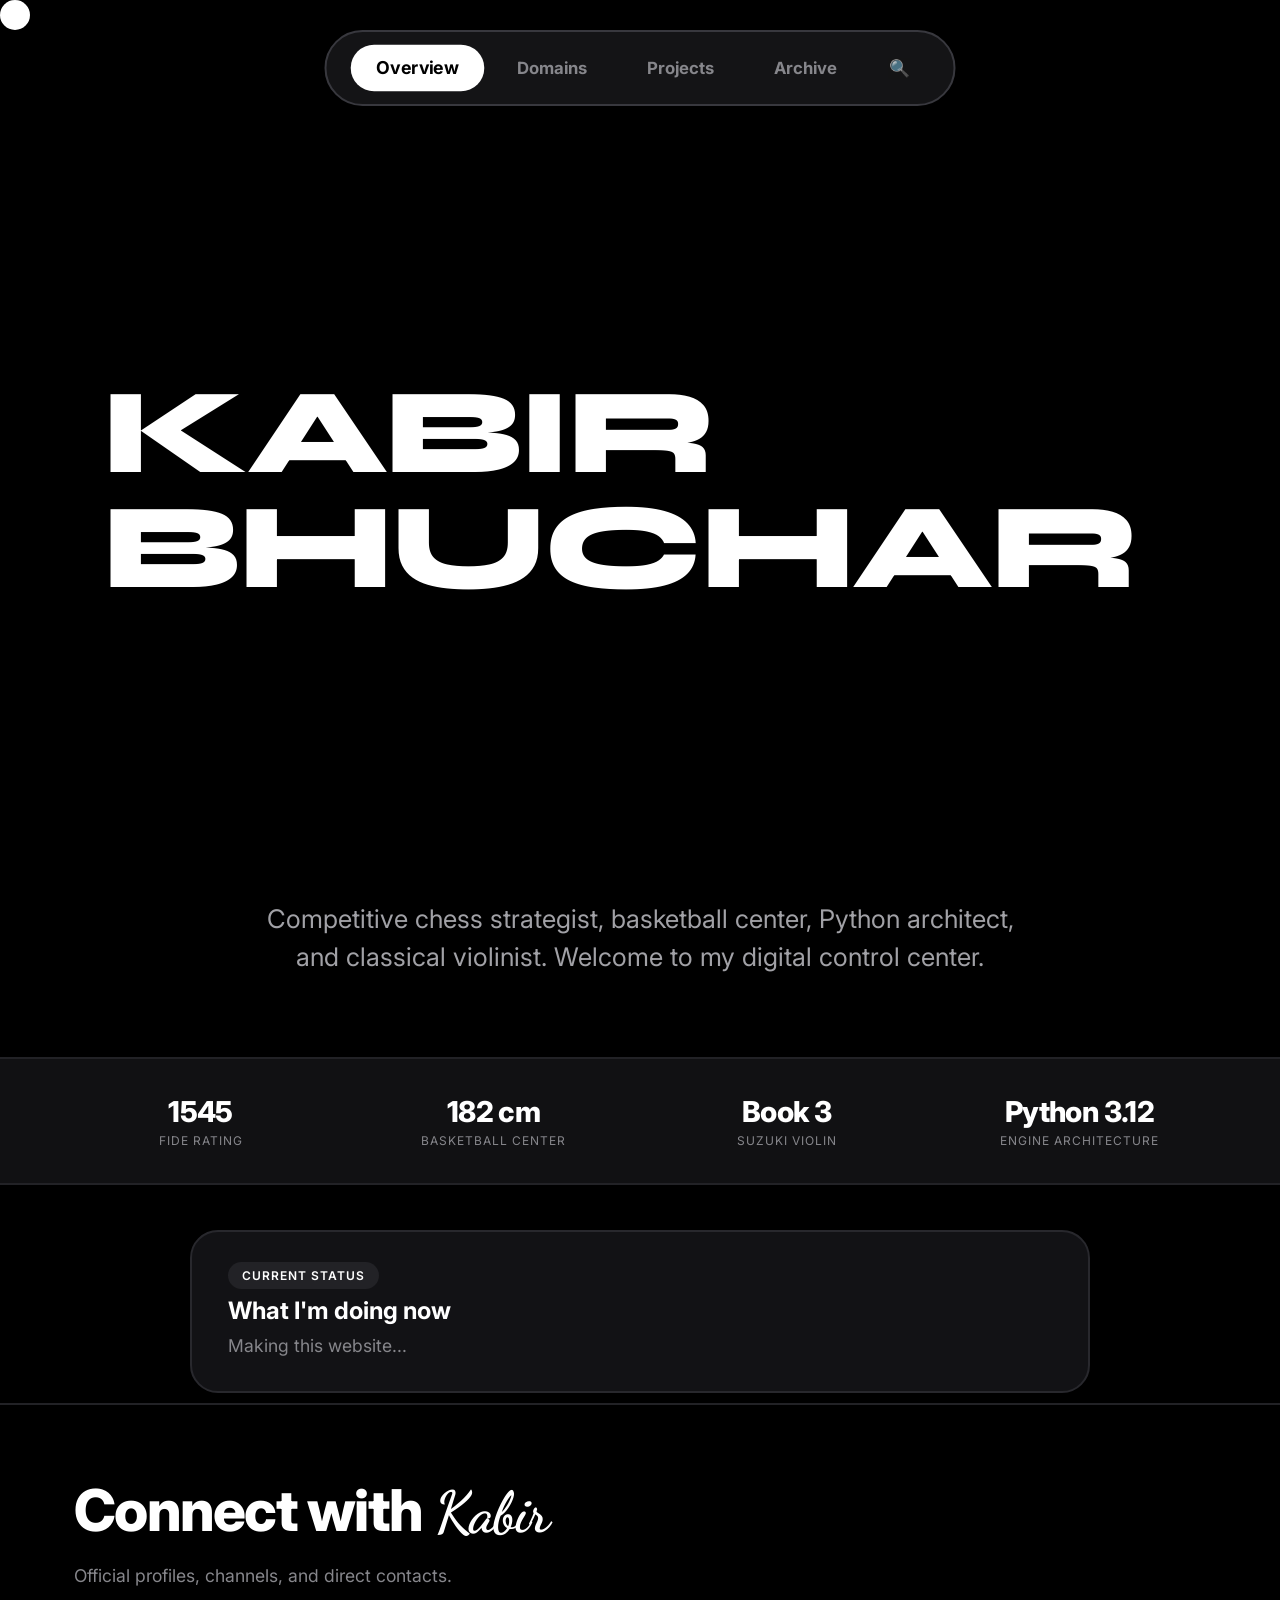
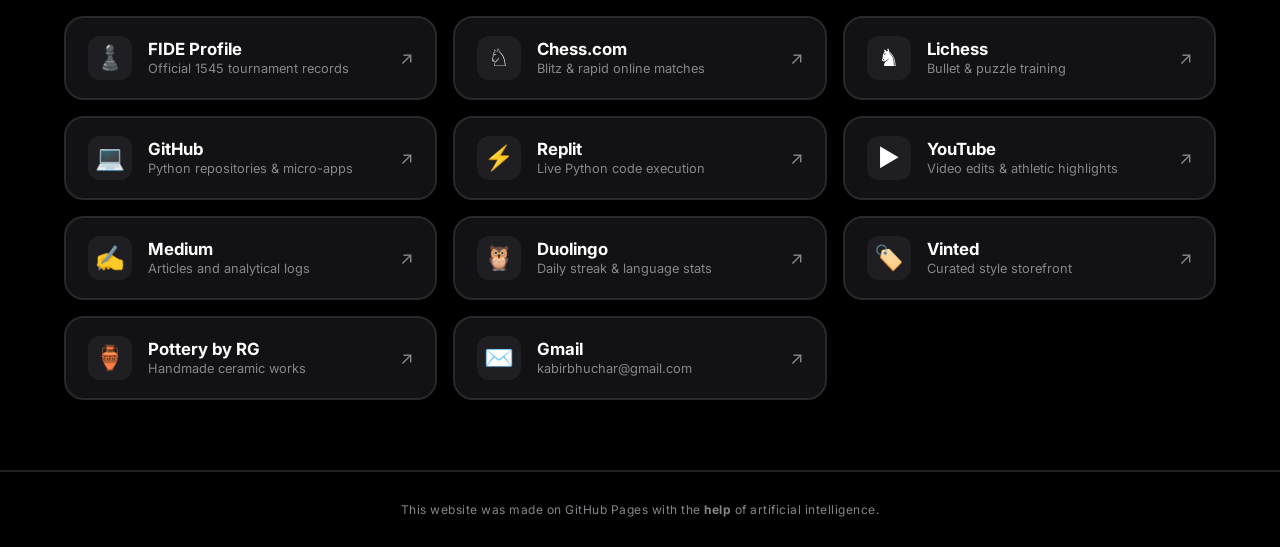
==== index.html @ 9724c255 "Auto-build index.html + refresh chess data + render certificates [skip ci]" ====
<!DOCTYPE html>
<html lang="en">
<head>
    <meta charset="UTF-8">
    <meta name="viewport" content="width=device-width, initial-scale=1.0">
    <title>Kabir Bhuchar</title>

    <meta name="description" content="Kabir Bhuchar&#39;s portfolio as a chess player, programmer, basketballer, violinist." />

    <meta property="og:title" content="Kabir Bhuchar" />
    <meta property="og:description" content="Kabir Bhuchar&#39;s portfolio as a chess player, programmer, basketballer, violinist." />
    <meta property="og:type" content="website" />
    <meta property="og:url" content="https://aajukubaa.github.io/" />
    <meta property="og:image" content="med-cup-photos/DSC09519.JPG" />

    <link rel="icon" type="image/png" href="images/Favicon.png">

    <link href="https://fonts.googleapis.com/css2?family=Dancing+Script:wght@700&family=Inter:wght@300;400;500;600;700;800;900&family=Syne:wght@700;800&display=swap" rel="stylesheet">

    <link rel="stylesheet" href="assets/style.css?v=7a7c75db">
</head>
<body>

    <div id="custom-cursor"></div>

    <!-- Lives outside #detail-view on purpose: that element has a CSS
         transform on it for its open/close animation, and a transform
         creates a new containing block for position:fixed descendants —
         which meant this button was "fixed" relative to the modal, not
         the viewport, and could drift on scroll on some browsers
         (iOS Safari especially). Living at the body level and toggling
         visibility via body.modal-active sidesteps that entirely. -->
    <button id="global-close-btn" class="close-btn" data-action="close-detail" aria-label="Close Modal">✕</button>

    <nav class="top-nav-container">
        <button class="nav-tab active" data-target="tab-overview">Overview</button>
        <button class="nav-tab" data-target="tab-domains">Domains</button>
        <button class="nav-tab" data-target="tab-projects">Projects</button>
        <button class="nav-tab" data-target="tab-archive">Archive</button>
        <button class="nav-tab search-toggle" id="search-toggle" aria-label="Search (Ctrl+K)" title="Search (Ctrl+K)">🔍</button>
    </nav>

    <div id="tab-overview" class="tab-content active-view">
        <main class="hero-container">
            <h1 class="hero-title">
                <span>Kabir</span>
                <span>Bhuchar</span>
            </h1>
        </main>

        <section class="intro-banner">
            <p>Competitive chess strategist, basketball center, Python architect, and classical violinist. Welcome to my digital control center.</p>
        </section>

        <section class="specs-strip">
            <div class="spec-item">
                <div class="spec-value">1545</div>
                <div class="spec-label">FIDE Rating</div>
            </div>
            <div class="spec-item">
                <div class="spec-value">182 cm</div>
                <div class="spec-label">Basketball Center</div>
            </div>
            <div class="spec-item">
                <div class="spec-value">Book 3</div>
                <div class="spec-label">Suzuki Violin</div>
            </div>
            <div class="spec-item">
                <div class="spec-value">Python 3.12</div>
                <div class="spec-label">Engine Architecture</div>
            </div>
        </section>

        <section class="current-status-section">
            <div class="current-status-card">
                <span class="card-pill">Current Status</span>
                <h2>What I'm doing now</h2>
                <p>Making this website...</p>
            </div>
        </section>

        <section class="connect-section">
            <div style="max-width: 1300px; margin: 0 auto 30px auto; padding: 0 10px;">
                <h2 class="section-header-title">Connect with <span class="kabir-cursive">Kabir</span></h2>
                <p class="section-subtitle" style="margin-bottom: 25px;">Official profiles, channels, and direct contacts.</p>
            </div>

            <div class="connect-grid">
                <a href="http://ratings.fide.com/profile/498777" target="_blank" class="connect-card">
                    <div class="connect-icon">♟️</div>
                    <div class="connect-details"><h4>FIDE Profile</h4><p>Official 1545 tournament records</p></div>
                    <div class="connect-arrow">↗</div>
                </a>
                <a href="https://www.chess.com/member/aajukubaa" target="_blank" class="connect-card">
                    <div class="connect-icon">♘</div>
                    <div class="connect-details"><h4>Chess.com</h4><p>Blitz &amp; rapid online matches</p></div>
                    <div class="connect-arrow">↗</div>
                </a>
                <a href="https://lichess.org/@/onesandzeros" target="_blank" class="connect-card">
                    <div class="connect-icon">♞</div>
                    <div class="connect-details"><h4>Lichess</h4><p>Bullet &amp; puzzle training</p></div>
                    <div class="connect-arrow">↗</div>
                </a>
                <a href="https://github.com/aajukubaa" target="_blank" class="connect-card">
                    <div class="connect-icon">💻</div>
                    <div class="connect-details"><h4>GitHub</h4><p>Python repositories &amp; micro-apps</p></div>
                    <div class="connect-arrow">↗</div>
                </a>
                <a href="https://replit.com/@Aajukubaa" target="_blank" class="connect-card">
                    <div class="connect-icon">⚡</div>
                    <div class="connect-details"><h4>Replit</h4><p>Live Python code execution</p></div>
                    <div class="connect-arrow">↗</div>
                </a>
                <a href="https://www.youtube.com/@Aajukubaa" target="_blank" class="connect-card">
                    <div class="connect-icon">▶️</div>
                    <div class="connect-details"><h4>YouTube</h4><p>Video edits &amp; athletic highlights</p></div>
                    <div class="connect-arrow">↗</div>
                </a>
                <a href="https://aajukubaa.medium.com/" target="_blank" class="connect-card">
                    <div class="connect-icon">✍️</div>
                    <div class="connect-details"><h4>Medium</h4><p>Articles and analytical logs</p></div>
                    <div class="connect-arrow">↗</div>
                </a>
                <a href="https://www.duolingo.com/profile/Aajukubaa" target="_blank" class="connect-card">
                    <div class="connect-icon">🦉</div>
                    <div class="connect-details"><h4>Duolingo</h4><p>Daily streak &amp; language stats</p></div>
                    <div class="connect-arrow">↗</div>
                </a>
                <a href="https://www.vinted.co.uk/member/284456392" target="_blank" class="connect-card">
                    <div class="connect-icon">🏷️</div>
                    <div class="connect-details"><h4>Vinted</h4><p>Curated style storefront</p></div>
                    <div class="connect-arrow">↗</div>
                </a>
                <a href="https://www.etsy.com/uk/shop/PotterybyRG" target="_blank" class="connect-card">
                    <div class="connect-icon">🏺</div>
                    <div class="connect-details"><h4>Pottery by RG</h4><p>Handmade ceramic works</p></div>
                    <div class="connect-arrow">↗</div>
                </a>
                <a href="mailto:kabirbhuchar@gmail.com" class="connect-card">
                    <div class="connect-icon">✉️</div>
                    <div class="connect-details"><h4>Gmail</h4><p>kabirbhuchar@gmail.com</p></div>
                    <div class="connect-arrow">↗</div>
                </a>
            </div>
        </section>
    </div>

    <div id="tab-domains" class="tab-content">
        <section class="section-container" style="padding-top: 40px;">
            <h2 class="section-header-title"><span class="kabir-cursive">Kabir</span>'s Domain</h2>
            <p class="section-subtitle">Hover over any card to expand quick specs or click to inspect full details.</p>

            <div class="domain-grid-wrapper">
                <div class="domain-grid">
                    <div class="pro-card" id="chess" tabindex="0" role="button" aria-label="Inspect Chess Profile" data-category="chess">
                        <span class="card-pill">Strategy</span>
                        <div>
                            <h3>Chess</h3>
                            <div class="card-preview">
                                <p>1545 FIDE tournament rating specializing in sharp tactical combat and aggressive 1.e4 openings.</p>
                                <span class="card-action-btn">Inspect Profile →</span>
                            </div>
                        </div>
                    </div>
                    <div class="pro-card" id="basketball" tabindex="0" role="button" aria-label="Inspect Basketball Profile" data-category="basketball">
                        <span class="card-pill">Athletics</span>
                        <div>
                            <h3>Basketball</h3>
                            <div class="media-placeholder">
                                <img id="basketball-image" src="med-cup-photos/DSC09520.JPG" alt="Basketball action" loading="lazy">
                            </div>
                            <div class="card-preview">
                                <p>6&#39;0&#34; Center dominating paint defense, rim protection, and high-intensity rebounding.</p>
                                <span class="card-action-btn">Inspect Profile →</span>
                            </div>
                        </div>
                    </div>
                    <div class="pro-card" id="coding" tabindex="0" role="button" aria-label="Inspect Coding Profile" data-category="coding">
                        <span class="card-pill">Engineering</span>
                        <div>
                            <h3>Coding</h3>
                            <div class="card-preview">
                                <p>Building automated Python backends, web micro-apps, and deploying to GitHub Pages.</p>
                                <span class="card-action-btn">Inspect Profile →</span>
                            </div>
                        </div>
                    </div>
                    <div class="pro-card" id="music" tabindex="0" role="button" aria-label="Inspect Music Profile" data-category="music">
                        <span class="card-pill">Performance</span>
                        <div>
                            <h3>Music</h3>
                            <div class="card-preview">
                                <p>Advanced classical violin performance executing rigorous Suzuki Book 3 repertoire.</p>
                                <span class="card-action-btn">Inspect Profile →</span>
                            </div>
                        </div>
                    </div>
                </div>
            </div>
        </section>
    </div>

    <div id="tab-projects" class="tab-content">
        <section class="section-container" style="padding-top: 40px;">
            <h2 class="section-header-title">Highlight Projects</h2>
            <p class="section-subtitle">A deep dive into recent tournaments, leadership roles, and technical builds.</p>

            <div class="highlight-grid">
                <div class="highlight-card" id="proj_basketball" tabindex="0" role="button" aria-label="View The Mediterranean Cup Details" data-category="proj_basketball">
                    <div>
                        <span class="card-pill">Leadership &amp; Athletics</span>
                        <h3>The Mediterranean Cup</h3>
                        <p>Captaining the team through a high-stakes basketball tournament. Required on-court leadership and paint dominance.</p>
                        <div style="margin-top: 20px;" class="card-action-default">View Tournament Details <span>→</span></div>
                    </div>
                    <div class="media-placeholder"><img id="mediterranean-image" src="med-cup-photos/DSC09521.JPG" alt="Mediterranean Cup Action" loading="lazy"></div>
                </div>
                <div class="highlight-card" id="proj_website" tabindex="0" role="button" aria-label="View Engineering This Showcase Details" data-category="proj_website">
                    <div>
                        <span class="card-pill">Full-Stack Development</span>
                        <h3>Engineering This Showcase</h3>
                        <p>The technical breakdown of building this portfolio with a Python static-site generator, compiled into fast, dependency-free HTML/CSS/JS.</p>
                        <div style="margin-top: 20px;" class="card-action-default">View Architecture <span>→</span></div>
                    </div>
                    <div class="media-placeholder">Photo coming soon</div>
                </div>
                <div class="highlight-card" id="proj_chess" tabindex="0" role="button" aria-label="View Chess: School &amp; Circuit Details" data-category="proj_chess">
                    <div>
                        <span class="card-pill">Competitive Strategy</span>
                        <h3>Chess: School &amp; Circuit</h3>
                        <p>Representing the school team with top-board performance, securing the Best Player award, and competing in external circuits.</p>
                        <div style="margin-top: 20px;" class="card-action-default">View Match Analysis <span>→</span></div>
                    </div>
                    <div class="media-placeholder">Photo coming soon</div>
                </div>
            </div>
        </section>
    </div>

    <div id="tab-archive" class="tab-content">
        <section class="section-container" style="padding-top: 40px;">
            <h2 class="section-header-title">Creative Archive</h2>
            <p class="section-subtitle">Development scripts, presentation slide decks, and design portfolios.</p>

            <div class="tiles-grid">
                <div class="standard-card" id="presentations" tabindex="0" role="button" aria-label="View PowerPoint Presentations" data-category="presentations">
                    <span class="card-pill">Keynote Decks</span>
                    <div>
                        <h3>PowerPoint Presentations</h3>
                        <div class="media-placeholder">Photo coming soon</div>
                        <p style="color:#86868b; font-size:0.9rem; margin:0;">Dynamic visual slide decks engineered with minimalist layouts.</p>
                    </div>
                    <div style="margin-top: 15px;" class="card-action-default">View Presentations <span>→</span></div>
                </div>
                <div class="standard-card" id="portfolios" tabindex="0" role="button" aria-label="View Design Portfolios" data-category="portfolios">
                    <span class="card-pill">Creative Showcase</span>
                    <div>
                        <h3>Design Portfolios</h3>
                        <div class="media-placeholder">Photo coming soon</div>
                        <p style="color:#86868b; font-size:0.9rem; margin:0;">Curated archive of 9+ comprehensive design project portfolios.</p>
                    </div>
                    <div style="margin-top: 15px;" class="card-action-default">View Design Work <span>→</span></div>
                </div>
            </div>
        </section>
    </div>

    <div id="detail-view">
        <div class="bento-hero">
            <div class="bento-header-wrapper">
                <div id="detail-badge" class="card-pill">PRO DETAIL</div>
                <h1 id="detail-title">TITLE</h1>
            </div>

            <div id="detail-bento-grid" class="bento-grid"></div>
        </div>

        <div class="bento-deep-content">
            <div id="detail-content">Loading content...</div>
        </div>
    </div>

    <div id="shortcuts-modal" data-action="close-shortcuts" style="display:none; position:fixed; top:0; left:0; width:100vw; height:100vh; background:rgba(0,0,0,0.9); z-index:100000; justify-content:center; align-items:center;">
        <div class="shortcuts-box" style="background:#141416; border:2px solid #2e2e34; border-radius:24px; padding:40px; max-width:500px; width:90%;">
            <h3 style="color:#fff; margin-top:0; font-size:1.5rem;">Keyboard Shortcuts</h3>
            <div class="shortcut-row" style="display:flex; justify-content:space-between; padding:10px 0; border-bottom:2px solid #222226; font-size:0.95rem;"><span>Switch to Overview</span><span><kbd class="kbd">1</kbd></span></div>
            <div class="shortcut-row" style="display:flex; justify-content:space-between; padding:10px 0; border-bottom:2px solid #222226; font-size:0.95rem;"><span>Switch to Domains</span><span><kbd class="kbd">2</kbd></span></div>
            <div class="shortcut-row" style="display:flex; justify-content:space-between; padding:10px 0; border-bottom:2px solid #222226; font-size:0.95rem;"><span>Switch to Projects</span><span><kbd class="kbd">3</kbd></span></div>
            <div class="shortcut-row" style="display:flex; justify-content:space-between; padding:10px 0; border-bottom:2px solid #222226; font-size:0.95rem;"><span>Switch to Archive</span><span><kbd class="kbd">4</kbd></span></div>
            <div class="shortcut-row" style="display:flex; justify-content:space-between; padding:10px 0; border-bottom:2px solid #222226; font-size:0.95rem;"><span>Search the Site</span><span><kbd class="kbd">Ctrl</kbd> <kbd class="kbd">K</kbd></span></div>
            <div class="shortcut-row" style="display:flex; justify-content:space-between; padding:10px 0; border-bottom:2px solid #222226; font-size:0.95rem;"><span>Close Modal / Overlay</span><span><kbd class="kbd">Esc</kbd></span></div>
            <button class="interactive-btn" style="width:100%; margin-top:20px;" data-action="close-shortcuts">Got It</button>
        </div>
    </div>

    <div id="search-modal" data-action="close-search">
        <div class="search-box">
            <div class="search-input-row">
                <span class="search-icon">🔍</span>
                <input type="text" id="search-input" class="search-input" placeholder="Search the site…" autocomplete="off" spellcheck="false">
                <button class="search-close" data-action="close-search" aria-label="Close search">✕</button>
            </div>
            <div id="search-results" class="search-results"></div>
            <p class="search-hint">↑↓ to navigate · Enter to open · Esc to close</p>
        </div>
    </div>

    <div id="lightbox" data-action="close-lightbox">
        <button class="lightbox-close" data-action="close-lightbox" aria-label="Close">✕</button>
        <button class="lightbox-nav lightbox-prev" data-action="lightbox-prev" aria-label="Previous">‹</button>
        <img id="lightbox-img" src="" alt="">
        <video id="lightbox-video" controls playsinline></video>
        <button class="lightbox-nav lightbox-next" data-action="lightbox-next" aria-label="Next">›</button>
    </div>

    <script type="application/json" id="categories-data">{"chess": {"title": "CHESS", "badge": "STRATEGY", "bento": "\n                    <div class=\"bento-tile span-2\">\n                        <h4>Current Rating<\/h4>\n                        <h2>1545 FIDE<\/h2>\n                        <p style=\"margin-top:auto;\">Official competitive tournament bracket rating.<\/p>\n                    <\/div>\n                    <div class=\"bento-tile row-2\" style=\"background: #1c1c22; border-color: #44444d;\">\n                        <h4 style=\"color: #ffffff;\">Opening Base<\/h4>\n                        <h2 style=\"font-size: 5rem; margin-top:20px;\">1.e4<\/h2>\n                    <\/div>\n                    <div class=\"bento-tile\">\n                        <h4>Playstyle<\/h4>\n                        <p style=\"color:#fff; font-size:1.1rem; font-weight:600; margin-top:10px;\">Aggressive & Direct<\/p>\n                    <\/div>\n                    <div class=\"bento-tile span-2\">\n                        <h4>Time Controls<\/h4>\n                        <p style=\"color:#fff; font-size:1.1rem; font-weight:600; margin-top:10px;\">60+1 Hyper-Bullet & 3-Min Blitz<\/p>\n                    <\/div>\n                    <div class=\"bento-tile\">\n                        <h4>Black Defenses<\/h4>\n                        <p>Sicilian (1...c5)<br>Scandinavian (1...d5)<\/p>\n                    <\/div>\n                    <div class=\"bento-tile\">\n                        <h4>Tactical Streak<\/h4>\n                        <p style=\"color:#fff; font-weight:600;\">2800+ Puzzle Peak<\/p>\n                    <\/div>\n                    <div class=\"bento-tile span-2\">\n                        <h4>Club Standing<\/h4>\n                        <p style=\"color:#fff; font-weight:600;\">Top Board Representative & School Team MVP<\/p>\n                    <\/div>\n                    <a href=\"http://ratings.fide.com/profile/498777\" target=\"_blank\" class=\"bento-tile bento-tile-link\"><h4>\u265f\ufe0f FIDE Profile<\/h4><p>Official 1545 tournament records<\/p><span class=\"bento-link-arrow\">\u2197<\/span><\/a><a href=\"https://www.chess.com/member/aajukubaa\" target=\"_blank\" class=\"bento-tile bento-tile-link\"><h4>\u2658 Chess.com<\/h4><p>Blitz & rapid online matches<\/p><span class=\"bento-link-arrow\">\u2197<\/span><\/a><a href=\"https://lichess.org/@/onesandzeros\" target=\"_blank\" class=\"bento-tile bento-tile-link\"><h4>\u265e Lichess<\/h4><p>Bullet & puzzle training<\/p><span class=\"bento-link-arrow\">\u2197<\/span><\/a>\n                ", "content": "\n                    <div class=\"content-block\">\n                        <p class=\"lead-paragraph\">My game is defined by high-octane, uncompromising, and direct aggression. Whenever I sit down with the White pieces, I strictly initiate the batt[...]\n                    <\/div>\n\n                    <div class=\"content-block\">\n                        <h4>My Opening Repertoire & Philosophical Foundations<\/h4>\n                        <p>My goal in the opening is rapid piece activation, immediate central dominance, and forcing my opponents out of their comfort zones right from move one:<\/p>\n                        <ul>\n                            <li><strong>Against 1...e5 (Italian Game):<\/strong> I steer directly into the sharp, classic lines of the Italian Game with 3. Bc4. From there, I love launching the It[...]\n                            <li><strong>Against the French Defense (1...e6):<\/strong> I claim full central control using 2. d4 d5 3. Nc3 to set up active piece play, or I pivot into a King's Indi[...]\n                            <li><strong>Against the Scandinavian Defense (1...d5):<\/strong> I accept the challenge immediately with 2. exd5 Qxd5, followed by 3. Nc3 to kick their queen with tempo[...]\n                            <li><strong>Against the Caro-Kann Defense (1...c6):<\/strong> I refuse to let Black settle behind a quiet pawn wall, pushing 2. d4 d5 3. Nc3 to assert early space and m[...]\n                        <\/ul>\n                    <\/div>\n\n                    <div class=\"media-placeholder chess-portrait\"><img src=\"chess-photos/20250614_110030.jpg\" alt=\"Kabir playing chess 1\" loading=\"lazy\"><\/div>\n\n                    <div class=\"content-block\">\n                        <h4>Midgame Execution & Tactical DNA<\/h4>\n                        <p>Once the opening transitions into the middlegame, my primary focus turns toward heavy pawn storms and direct, decisive assaults on the enemy king. When I secure a spati[...]\n                    <\/div>\n\n                    <div class=\"media-placeholder chess-portrait\"><img src=\"chess-photos/20250614_111530.jpg\" alt=\"Kabir playing chess 2\" loading=\"lazy\"><\/div>\n\n                    <div class=\"content-block\">\n                        <h4>Endgame Strategy & Rating Progression<\/h4>\n                        <p>If a match reaches the endgame, my approach shifts toward relentless pawn promotion and active king participation. I push passed pawns with urgency while marching my ki[...]\n                        <\/div>\n\n                    <div class=\"media-placeholder chess-portrait\"><img src=\"chess-photos/20250614_120820.jpg\" alt=\"Kabir playing chess 3\" loading=\"lazy\"><\/div>\n\n                    <div class=\"content-block\">\n                        <p>This high-pressure playing identity has fueled my steady climb from sub-1000 levels up to a peak rating above 1451 Elo in longer rapid time controls. Along the way, I h[...]\n                    <\/div>\n\n                    <div class=\"media-placeholder chess-portrait\"><img src=\"chess-photos/20250614_140223.jpg\" alt=\"Kabir playing chess 4\" loading=\"lazy\"><\/div>\n\n                    <div class=\"content-block\">\n                        <h4>Goal<\/h4>\n                        <div class=\"goal-bar-card\">\n                        <div class=\"goal-bar-header\">\n                            <span class=\"goal-title\">\u265f\ufe0f FIDE Rating Target: 1800<\/span>\n                            <span class=\"goal-metric\">Current: 1545 / Target: 1800<\/span>\n                        <\/div>\n                        <div class=\"progress-track\">\n                            <div class=\"progress-fill\" style=\"width: 85%;\"><\/div>\n                        <\/div>\n                    <\/div>\n                    <\/div>\n\n                    <div class=\"content-block\">\n                        <h4>Live Chess.com Dashboard<\/h4>\n                        <div class=\"chess-widget\">\n                            <div class=\"chess-widget-header\">\n                                <span class=\"card-pill\">Live from Chess.com<\/span>\n                                <span id=\"chesscom-updated\" class=\"chess-updated\"><\/span>\n                            <\/div>\n                            <div id=\"chesscom-stats\" class=\"chess-stats-grid\">\n                                <p class=\"chess-dashboard-loading\">Loading live ratings\u2026<\/p>\n                            <\/div>\n                            <div class=\"chess-dashboard\">\n                                <div id=\"chesscom-games-list\" class=\"chess-games-list\">\n                                    <p class=\"chess-dashboard-loading\">Loading recent games\u2026<\/p>\n                                <\/div>\n                                <div class=\"chess-board-panel\">\n                                    <button class=\"chess-board-fullscreen-close\" aria-label=\"Exit fullscreen board\">\u2715<\/button>\n                                    <div id=\"chesscom-board\"><\/div>\n                                    <div class=\"chess-board-controls\">\n                                        <button id=\"chess-prev-move\" class=\"interactive-btn\" disabled>\u2190 Prev<\/button>\n                                        <span id=\"chess-move-indicator\">Select a game<\/span>\n                                        <button id=\"chess-next-move\" class=\"interactive-btn\" disabled>Next \u2192<\/button>\n                                    <\/div>\n                                    <p class=\"chess-board-hint\">Tap the board to expand it<\/p>\n                                <\/div>\n                            <\/div>\n                        <\/div>\n                    <\/div>\n                "}, "basketball": {"title": "BASKETBALL", "badge": "ATHLETICS", "bento": "\n                    <div class=\"bento-tile span-2\">\n                        <h4>Position<\/h4>\n                        <h2>6'0\" Center<\/h2>\n                        <p style=\"margin-top:auto;\">182 cm interior anchor.<\/p>\n                    <\/div>\n                    <div class=\"bento-tile span-2\">\n                        <h4>Focus Areas<\/h4>\n                        <p style=\"color:#fff; font-size:1.1rem; font-weight:600; margin-top:10px;\">Rim Protection & Box-outs<\/p>\n                    <\/div>\n                    <div class=\"bento-tile\">\n                        <h4>Rebounding<\/h4>\n                        <p style=\"color:#fff; font-weight:600;\">High-Intensity Glass Control<\/p>\n                    <\/div>\n                    <div class=\"bento-tile\">\n                        <h4>Tournament<\/h4>\n                        <p style=\"color:#fff; font-weight:600;\">Mediterranean Cup Captain<\/p>\n                    <\/div>\n                    <div class=\"bento-tile span-2\">\n                        <h4>Court Vision<\/h4>\n                        <p style=\"color:#fff; font-weight:600;\">High Post Passing & Screen Setting<\/p>\n                    <\/div>\n                ", "content": "\n                    <div class=\"content-block\">\n                        <p class=\"lead-paragraph\">At 6'0\" playing center, my game is built around mobile physical dominance, blending traditional low-post grit with face-up perimeter versatility.[...]\n                    <\/div>\n\n                    <div class=\"media-placeholder basketball-media\"><img src=\"med-cup-photos/DSC09640.JPG\" alt=\"Basketball action\" loading=\"lazy\"><\/div>\n\n                    <div class=\"content-block\">\n                        <h4>Offensive Arsenal: Post Touch & Face-Up Drives<\/h4>\n                        <p>My scoring identity revolves around high-efficiency interior moves and capitalizing on mismatches when slower defenders guard me:<\/p>\n                        <ul>\n                            <li><strong>Low-Post Scoring & Soft Touch:<\/strong> I establish firm deep post position, using patient pump fakes, drop steps, and a soft turnaround hook shot over con[...]\n                            <li><strong>Face-Up Dribble Attacks:<\/strong> I don't just stay stuck in the paint; I readily receive the ball at the top of the key or wing, put the ball on the deck,[...]\n                            <li><strong>Glass Cleaning & Putbacks:<\/strong> On the offensive boards, I track flight paths relentlessly, carving out space to grab missed shots and cash in on immed[...]\n                        <\/ul>\n                    <\/div>\n\n                    <div class=\"media-placeholder has-video basketball-media\"><video src=\"basketball-media/20260201_115601.mp4\" muted loop autoplay playsinline preload=\"metadata\"><\/video><\/div>\n\n                    <div class=\"content-block\">\n                        <h4>Defensive Anchor & Rim Protection<\/h4>\n                        <p>On the defensive end, I set the physical tone by locking down the key and controlling the defensive glass:<\/p>\n                        <ul>\n                            <li><strong>Verticality & Shot Contests:<\/strong> I use proper timing and vertical extension to disrupt interior drives at the rim, altering shots without getting baited into cheap foul trouble.<\/li>\n                            <li><strong>Physical Box-Outs:<\/strong> I use my lower center of gravity and core strength to body up opposing centers early, sealing them off to secure defensive rebounds cleanly.<\/li>\n                            <li><strong>High Motor & Recovery:<\/strong> My mobility allows me to hedge on perimeter screens and recover quickly back into the paint to safeguard the basket.<\/li>\n                        <\/ul>\n                    <\/div>\n\n                    <div class=\"media-placeholder has-video basketball-media\"><video src=\"basketball-media/20260201_120317.mp4\" muted loop autoplay playsinline preload=\"metadata\"><\/video><\/div>\n\n                    <div class=\"media-placeholder basketball-media\"><img src=\"med-cup-photos/DSC09543.JPG\" alt=\"Basketball action\" loading=\"lazy\"><\/div>\n\n                    <div class=\"content-block\">\n                        <h4>Player Profile & On-Court Metrics<\/h4>\n                        <table class=\"content-table\">\n                            <thead>\n                                <tr><th>Metric / Dimension<\/th><th>On-Court Execution<\/th><\/tr>\n                            <\/thead>\n                            <tbody>\n                                <tr><td>Position / Archetype<\/td><td>Mobile Center / Modern Point-Center<\/td><\/tr>\n                                <tr><td>Offensive Strengths<\/td><td>Face-up dribble drives, soft turnaround hooks, offensive putbacks<\/td><\/tr>\n                                <tr><td>Defensive Role<\/td><td>Paint anchor, shot alteration, defensive glass control<\/td><\/tr>\n                                <tr><td>Tactical Advantage<\/td><td>Out-pacing traditional static big men with quickness and floor spacing<\/td><\/tr>\n                            <\/tbody>\n                        <\/table>\n                    <\/div>\n\n                    <div class=\"media-placeholder basketball-media\"><img src=\"basketball-media/20260201_120254.jpg\" alt=\"Kabir playing basketball\" loading=\"lazy\"><\/div>\n\n                    <div class=\"content-block\">\n                        <p>I play with an energetic, unrelenting interior presence, wearing down my matchup by forcing them to defend both in the paint and out on the perimeter.<\/p>\n                    <\/div>\n\n                    <div class=\"media-placeholder has-video basketball-media\"><video src=\"basketball-media/20260317_163100.mp4\" muted loop autoplay playsinline preload=\"metadata\"><\/video><\/div>\n\n                    <!-- NEW: three additional basketball action clips (added 2026-10-17) -->\n                    <div class=\"media-placeholder has-video basketball-media\"><video src=\"basketball-media/20260920_125226.mp4\" muted loop autoplay playsinline preload=\"metadata\"><\/video><\/div>\n                    <div class=\"media-placeholder has-video basketball-media\"><video src=\"basketball-media/20260920_125247.mp4\" muted loop autoplay playsinline preload=\"metadata\"><\/video><\/div>\n                    <div class=\"media-placeholder has-video basketball-media\"><video src=\"basketball-media/20260920_125503.mp4\" muted loop autoplay playsinline preload=\"metadata\"><\/video><\/div>\n                "}, "coding": {"title": "CODING", "badge": "ENGINEERING", "bento": "\n                    <div class=\"bento-tile row-2 span-2\">\n                        <h4>Architecture<\/h4>\n                        <h2>Python 3.12<\/h2>\n                        <p style=\"margin-top:auto;\">Building automated backend scripts, data pipelines, and this very site's Python build system.<\/p>\n                    <\/div>\n                    <div class=\"bento-tile\">\n                        <h4>Frontend<\/h4>\n                        <p style=\"color:#fff; font-weight:600;\">HTML5, CSS3, DOM<\/p>\n                    <\/div>\n                    <div class=\"bento-tile\">\n                        <h4>Deployment<\/h4>\n                        <p style=\"color:#fff; font-weight:600;\">GitHub Pages<\/p>\n                    <\/div>\n                    <div class=\"bento-tile span-2\">\n                        <h4>Design Focus<\/h4>\n                        <p style=\"color:#fff; font-weight:600;\">Minimalist Solid Matte Interface<\/p>\n                    <\/div>\n                    <div class=\"bento-tile span-2\">\n                        <h4>Automation<\/h4>\n                        <p style=\"color:#fff; font-weight:600;\">Scripting & Data Pipelines<\/p>\n                    <\/div>\n                    <a href=\"https://github.com/aajukubaa\" target=\"_blank\" class=\"bento-tile bento-tile-link\"><h4>\ud83d\udcbb GitHub<\/h4><p>Python repositories & micro-apps<\/p><span class=\"bento-link-arrow\">\u2197<\/span><\/a><a href=\"https://replit.com/@Aajukubaa\" target=\"_blank\" class=\"bento-tile bento-tile-link\"><h4>\u26a1 Replit<\/h4><p>Live Python code execution<\/p><span class=\"bento-link-arrow\">\u2197<\/span><\/a>\n                ", "content": "\n                    <div class=\"content-block\">\n                        <p class=\"lead-paragraph\">I learn to code through Codingal, a live, one-on-one online coding platform. Each session builds on the last through structured modules that comb[...]\n                    <\/div>\n\n                    <div class=\"content-block\">\n                        <p>\ufffd My journey began when I earned my first certificate as a Python Programmer! \ud83d\udc0d This shows I've mastered the fundamental building blocks of programming. I learned[...]\n                        <p>\ud83d\udcaa I then leveled up my skills tremendously to become an Advance Python Developer! \ud83d\ude80 This achievement means I've dived much deeper into the world of programming. I[...]\n                        <p>\ud83c\udfae And the adventure continued as I became a Python Game Developer! \u2728 This is super exciting because it means I can now create my very own interactive games and app[...]\n                        <p>My certificates clearly show an impressive progression in my coding abilities! \ud83c\udf1f From understanding the core principles of Python programming to building advanced st[...]\n                        <p class=\"text-caption\">Generated on June 30, 2026<\/p>\n                    <\/div>\n\n                    <div class=\"content-block\">\n                        <h4>Certificates Earned<\/h4>\n                        <div class=\"certificate-grid\">\n                    <figure class=\"certificate-item\">\n                        <div class=\"media-placeholder certificate-frame\"><img src=\"certificates/python-programmer-certificate.jpg\" alt=\"Python Programmer certificate\" loading=\"lazy\"><\/div>\n                        <figcaption>Python Programmer<\/figcaption>\n                    <\/figure>\n                    <figure class=\"certificate-item\">\n                        <div class=\"media-placeholder certificate-frame\"><img src=\"certificates/advance-python-developer-certificate.jpg\" alt=\"Advance Python Developer certificate\" loading=\"lazy\"><\/div>\n                        <figcaption>Advance Python Developer<\/figcaption>\n                    <\/figure>\n                    <figure class=\"certificate-item\">\n                        <div class=\"media-placeholder certificate-frame\"><img src=\"certificates/python-game-developer-certificate.jpg\" alt=\"Python Game Developer certificate\" loading=\"lazy\"><\/div>\n                        <figcaption>Python Game Developer<\/figcaption>\n                    <\/figure>\n                    <figure class=\"certificate-item\">\n                        <div class=\"media-placeholder certificate-frame\"><img src=\"certificates/sql-developer-certificate.jpg\" alt=\"SQL Developer certificate\" loading=\"lazy\"><\/div>\n                        <figcaption>SQL Developer<\/figcaption>\n                    <\/figure>\n                    <\/div>\n                    <\/div>\n\n                    <div class=\"content-block\">\n                        <h4>Progress Reports<\/h4>\n                        <div class=\"progress-reports-list\">\n                    <a href=\"https://www.codingal.com/progress-reports/BF1vi6eL/\" target=\"_blank\" class=\"progress-report-row\">\n                        <span class=\"progress-report-number\">1<\/span>\n                        <span class=\"progress-report-label\">Python Basics<\/span>\n                        <span class=\"progress-report-arrow\">\u2197<\/span>\n                    <\/a>\n                    <a href=\"https://www.codingal.com/progress-reports/7spnyHqv/\" target=\"_blank\" class=\"progress-report-row\">\n                        <span class=\"progress-report-number\">2<\/span>\n                        <span class=\"progress-report-label\">Let's Begin with Loops<\/span>\n                        <span class=\"progress-report-arrow\">\u2197<\/span>\n                    <\/a>\n                    <a href=\"https://www.codingal.com/progress-reports/ZJ9DEg33/\" target=\"_blank\" class=\"progress-report-row\">\n                        <span class=\"progress-report-number\">3<\/span>\n                        <span class=\"progress-report-label\">Python Functions and Modules<\/span>\n                        <span class=\"progress-report-arrow\">\u2197<\/span>\n                    <\/a>\n                    <a href=\"https://www.codingal.com/progress-reports/hYlhSUfp/\" target=\"_blank\" class=\"progress-report-row\">\n                        <span class=\"progress-report-number\">4<\/span>\n                        <span class=\"progress-report-label\">Data Structures in Python<\/span>\n                        <span class=\"progress-report-arrow\">\u2197<\/span>\n                    <\/a>\n                    <a href=\"https://www.codingal.com/progress-reports/X8CeIftK/\" target=\"_blank\" class=\"progress-report-row\">\n                        <span class=\"progress-report-number\">5<\/span>\n                        <span class=\"progress-report-label\">Object Oriented Programming<\/span>\n                        <span class=\"progress-report-arrow\">\u2197<\/span>\n                    <\/a>\n                    <a href=\"https://www.codingal.com/progress-reports/LHAmYr9y/\" target=\"_blank\" class=\"progress-report-row\">\n                        <span class=\"progress-report-number\">6<\/span>\n                        <span class=\"progress-report-label\">Game Building with Pygame<\/span>\n                        <span class=\"progress-report-arrow\">\u2197<\/span>\n                    <\/a>\n                    <a href=\"https://www.codingal.com/progress-reports/jzQQUOGS/\" target=\"_blank\" class=\"progress-report-row\">\n                        <span class=\"progress-report-number\">7<\/span>\n                        <span class=\"progress-report-label\">GUI using Python Tkinter<\/span>\n                        <span class=\"progress-report-arrow\">\u2197<\/span>\n                    <\/a>\n                    <a href=\"https://www.codingal.com/progress-reports/p3mclR2g/\" target=\"_blank\" class=\"progress-report-row\">\n                        <span class=\"progress-report-number\">8<\/span>\n                        <span class=\"progress-report-label\">Welcome to Data Science<\/span>\n                        <span class=\"progress-report-arrow\">\u2197<\/span>\n                    <\/a>\n                    <a href=\"https://www.codingal.com/progress-reports/hTEKhhR0/\" target=\"_blank\" class=\"progress-report-row\">\n                        <span class=\"progress-report-number\">9<\/span>\n                        <span class=\"progress-report-label\">SQL<\/span>\n                        <span class=\"progress-report-arrow\">\u2197<\/span>\n                    <\/a>\n                    <a href=\"https://www.codingal.com/progress-reports/7hj2i3NV/\" target=\"_blank\" class=\"progress-report-row\">\n                        <span class=\"progress-report-number\">10<\/span>\n                        <span class=\"progress-report-label\">SQL using Python II<\/span>\n                        <span class=\"progress-report-arrow\">\u2197<\/span>\n                    <\/a>\n                    <\/div>\n                    <\/div>\n\n                    <div class=\"content-block\">\n                        <p>All of this Codingal work is also on my <a href=\"https://github.com/aajukubaa\" target=\"_blank\">GitHub<\/a> \u2014 each completed module is its own repository, and inside ea[...]\n                    <\/div>\n                "}, "music": {"title": "VIOLIN", "badge": "PERFORMANCE", "bento": "\n                    <div class=\"bento-tile span-2\">\n                        <h4>Repertoire Level<\/h4>\n                        <h2>Suzuki Book 3<\/h2>\n                    <\/div>\n                    <div class=\"bento-tile span-2\">\n                        <h4>Focus<\/h4>\n                        <p style=\"color:#fff; font-weight:600;\">Clean intonation & controlled bowing articulation<\/p>\n                    <\/div>\n                    <div class=\"bento-tile span-4\">\n                        <h4>Artistic Discipline<\/h4>\n                        <p style=\"color:#fff; font-weight:600;\">Classical piece interpretation, vibrato control, and tone purity.<\/p>\n                    <\/div>\n                ", "content": "\n                    <div class=\"content-block\">\n                        <h4>Progressing Through Suzuki Book 3<\/h4>\n                        <p>My violin studies follow the Suzuki Method, a repertoire-based approach that builds technique piece by piece rather than through dry drills alone. Each book raises the [...]\n                    <\/div>\n\n                    <div class=\"media-placeholder chess-portrait\"><img src=\"violin-photos/IMG_20250403_181316.jpg\" alt=\"Kabir playing violin 1\" loading=\"lazy\"><\/div>\n                    <div class=\"media-placeholder chess-portrait\"><img src=\"violin-photos/PXL_20260310_180215963.jpg\" alt=\"Kabir playing violin 2\" loading=\"lazy\"><\/div>\n\n                    <div class=\"content-block\">\n                        <h4>School Strings Ensemble<\/h4>\n                        <p>Alongside my individual Suzuki repertoire, I've been a member of my school's Strings Ensemble Group since Grade 6. The ensemble performs a broader, non-Suzuki repertoir[...]\n                    <\/div>\n\n                    <div class=\"media-placeholder chess-portrait\"><img src=\"violin-photos/PXL_20260310_192822793.jpg\" alt=\"Kabir playing violin 3\" loading=\"lazy\"><\/div>\n                    <div class=\"media-placeholder chess-portrait\"><img src=\"violin-photos/PXL_20260310_192858519.jpg\" alt=\"Kabir playing violin 4\" loading=\"lazy\"><\/div>\n\n                    <!-- NEW: Inline violin audio snippet (added 2026-10-17) -->\n                    <div class=\"content-block\">\n                        <h4>Audio Snippet \u2014 Suzuki Practice<\/h4>\n                        <p>Short excerpt from a practice session.<\/p>\n                        <div class=\"media-placeholder violin-audio\">\n                            <audio controls preload=\"metadata\" src=\"violin-media/20260310_192805.mp3\" aria-label=\"Violin practice audio\"><\/audio>\n                        <\/div>\n                    <\/div>\n\n                    <div class=\"content-block\">\n                        <h4>Goals<\/h4>\n                        <div class=\"goal-bar-card\">\n                        <div class=\"goal-bar-header\">\n                            <span class=\"goal-title\">\ud83c\udfbb Suzuki Violin Goal: Reach Book 5<\/span>\n                            <span class=\"goal-metric\">Current: Book 3 / Target: Book 5<\/span>\n                        <\/div>\n                        <div class=\"progress-track\">\n                            <div class=\"progress-fill\" style=\"width: 60%;\"><\/div>\n                        <\/div>\n                    <\/div><div class=\"goal-bar-card\">\n                        <div class=\"goal-bar-header\">\n                            <span class=\"goal-title\">\ud83c\udfbb Trinity Grade 3 Exam<\/span>\n                            <span class=\"goal-metric\">Current: In progress / Target: Pass Grade 3<\/span>\n                        <\/div>\n                        <div class=\"progress-track\">\n                            <div class=\"progress-fill\" style=\"width: 15%;\"><\/div>\n                        <\/div>\n                    <\/div>\n                    <\/div>\n\n                    <div class=\"content-block\">\n                        <h4>Videos<\/h4>\n                        <p>More to come in a future update.<\/p>\n                        <div class=\"photo-grid\">\n                            <div class=\"media-placeholder\">Video coming soon<\/div>\n                            <div class=\"media-placeholder\">Video coming soon<\/div>\n                        <\/div>\n                    <\/div>\n                "}, "presentations": {"title": "POWERPOINT", "badge": "ACADEMIC DECK ARCHITECTURE", "bento": "\n                    <div class=\"bento-tile span-4\">\n                        <h4>Design Standard<\/h4>\n                        <p style=\"color:#fff; font-weight:600; font-size:1.2rem;\">Minimalist typography & synchronized visual storytelling<\/p>\n                    <\/div>\n                    <div class=\"bento-tile span-2\">\n                        <h4>Layouts<\/h4>\n                        <p style=\"color:#fff; font-weight:600;\">Grid-aligned structure<\/p>\n                    <\/div>\n                    <div class=\"bento-tile span-2\">\n                        <h4>Visuals<\/h4>\n                        <p style=\"color:#fff; font-weight:600;\">High-impact contrast<\/p>\n                    <\/div>\n                ", "content": "\n                    <div class=\"content-block\">\n                        <h4>Slide Deck Design<\/h4>\n                        <p>Engineered dynamic visual presentations featuring clean hierarchical typography and synchronized animations.<\/p>\n                    <\/div>\n\n                    <div class=\"content-block\">\n                        <h4>Presentations<\/h4>\n                        <p>Tap any presentation for a quick summary.<\/p>\n                    <\/div>\n                    <div class=\"reveal-grid\">\n                    <div class=\"reveal-tile\" tabindex=\"0\" role=\"button\" aria-expanded=\"false\">\n                        <div class=\"reveal-tile-header\">\n                            <span class=\"reveal-tile-title\">Presentation 1<\/span>\n                            <span class=\"reveal-tile-icon\">+<\/span>\n                        <\/div>\n                        <div class=\"reveal-tile-body\">\n                            <p>Title and summary coming soon.<\/p>\n                        <\/div>\n                    <\/div>\n                    <div class=\"reveal-tile\" tabindex=\"0\" role=\"button\" aria-expanded=\"false\">\n                        <div class=\"reveal-tile-header\">\n                            <span class=\"reveal-tile-title\">Presentation 2<\/span>\n                            <span class=\"reveal-tile-icon\">+<\/span>\n                        <\/div>\n                        <div class=\"reveal-tile-body\">\n                            <p>Title and summary coming soon.<\/p>\n                        <\/div>\n                    <\/div>\n                    <\/div>\n                "}, "portfolios": {"title": "PORTFOLIOS", "badge": "CREATIVE SHOWCASE", "bento": "\n                    <div class=\"bento-tile span-4\">\n                        <h4>Archive Volume<\/h4>\n                        <h2>9+ Portfolios<\/h2>\n                    <\/div>\n                    <div class=\"bento-tile span-4\">\n                        <h4>Aesthetic<\/h4>\n                        <p style=\"color:#fff; font-weight:600;\">Monochromatic dark palettes & precision card architectures<\/p>\n                    <\/div>\n                ", "content": "\n                    <div class=\"content-block\">\n                        <h4>Visual Identity<\/h4>\n                        <p>A curated compilation of 9+ comprehensive design project portfolios highlighting minimalist layout grids.<\/p>\n                    <\/div>\n\n                    <div class=\"content-block\">\n                        <h4>Portfolios (Grades 6\u20138)<\/h4>\n                        <p>Tap any portfolio for a quick summary.<\/p>\n                    <\/div>\n                    <div class=\"reveal-grid\">\n                    <div class=\"reveal-tile\" tabindex=\"0\" role=\"button\" aria-expanded=\"false\">\n                        <div class=\"reveal-tile-header\">\n                            <span class=\"reveal-tile-title\">Grade 6 Portfolio 1<\/span>\n                            <span class=\"reveal-tile-icon\">+<\/span>\n                        <\/div>\n                        <div class=\"reveal-tile-body\">\n                            <p>Title and summary coming soon.<\/p>\n                        <\/div>\n                    <\/div>\n                    <div class=\"reveal-tile\" tabindex=\"0\" role=\"button\" aria-expanded=\"false\">\n                        <div class=\"reveal-tile-header\">\n                            <span class=\"reveal-tile-title\">Grade 6 Portfolio 2<\/span>\n                            <span class=\"reveal-tile-icon\">+<\/span>\n                        <\/div>\n                        <div class=\"reveal-tile-body\">\n                            <p>Title and summary coming soon.<\/p>\n                        <\/div>\n                    <\/div>\n                    <div class=\"reveal-tile\" tabindex=\"0\" role=\"button\" aria-expanded=\"false\">\n                        <div class=\"reveal-tile-header\">\n                            <span class=\"reveal-tile-title\">Grade 6 Portfolio 3<\/span>\n                            <span class=\"reveal-tile-icon\">+<\/span>\n                        <\/div>\n                        <div class=\"reveal-tile-body\">\n                            <p>Title and summary coming soon.<\/p>\n                        <\/div>\n                    <\/div>\n                    <div class=\"reveal-tile\" tabindex=\"0\" role=\"button\" aria-expanded=\"false\">\n                        <div class=\"reveal-tile-header\">\n                            <span class=\"reveal-tile-title\">Grade 7 Portfolio 1<\/span>\n                            <span class=\"reveal-tile-icon\">+<\/span>\n                        <\/div>\n                        <div class=\"reveal-tile-body\">\n                            <p>Title and summary coming soon.<\/p>\n                        <\/div>\n                    <\/div>\n                    <div class=\"reveal-tile\" tabindex=\"0\" role=\"button\" aria-expanded=\"false\">\n                        <div class=\"reveal-tile-header\">\n                            <span class=\"reveal-tile-title\">Grade 7 Portfolio 2<\/span>\n                            <span class=\"reveal-tile-icon\">+<\/span>\n                        <\/div>\n                        <div class=\"reveal-tile-body\">\n                            <p>Title and summary coming soon.<\/p>\n                        <\/div>\n                    <\/div>\n                    <div class=\"reveal-tile\" tabindex=\"0\" role=\"button\" aria-expanded=\"false\">\n                        <div class=\"reveal-tile-header\">\n                            <span class=\"reveal-tile-title\">Grade 7 Portfolio 3<\/span>\n                            <span class=\"reveal-tile-icon\">+<\/span>\n                        <\/div>\n                        <div class=\"reveal-tile-body\">\n                            <p>Title and summary coming soon.<\/p>\n                        <\/div>\n                    <\/div>\n                    <div class=\"reveal-tile\" tabindex=\"0\" role=\"button\" aria-expanded=\"false\">\n                        <div class=\"reveal-tile-header\">\n                            <span class=\"reveal-tile-title\">Grade 8 Portfolio 1<\/span>\n                            <span class=\"reveal-tile-icon\">+<\/span>\n                        <\/div>\n                        <div class=\"reveal-tile-body\">\n                            <p>Title and summary coming soon.<\/p>\n                        <\/div>\n                    <\/div>\n                    <div class=\"reveal-tile\" tabindex=\"0\" role=\"button\" aria-expanded=\"false\">\n                        <div class=\"reveal-tile-header\">\n                            <span class=\"reveal-tile-title\">Grade 8 Portfolio 2<\/span>\n                            <span class=\"reveal-tile-icon\">+<\/span>\n                        <\/div>\n                        <div class=\"reveal-tile-body\">\n                            <p>Title and summary coming soon.<\/p>\n                        <\/div>\n                    <\/div>\n                    <div class=\"reveal-tile\" tabindex=\"0\" role=\"button\" aria-expanded=\"false\">\n                        <div class=\"reveal-tile-header\">\n                            <span class=\"reveal-tile-title\">Grade 8 Portfolio 3<\/span>\n                            <span class=\"reveal-tile-icon\">+<\/span>\n                        <\/div>\n                        <div class=\"reveal-tile-body\">\n                            <p>Title and summary coming soon.<\/p>\n                        <\/div>\n                    <\/div>\n                    <\/div>\n                "}, "proj_basketball": {"title": "MEDITERRANEAN CUP", "badge": "TOURNAMENT CAPTAIN", "bento": "\n                    <div class=\"bento-tile span-4\">\n                        <h4>Role<\/h4>\n                        <h2>Team Captain<\/h2>\n                        <p style=\"margin-top:auto;\">Lead team strategy and on-court execution.<\/p>\n                    <\/div>\n                    <div class=\"bento-tile span-2\">\n                        <h4>Venue<\/h4>\n                        <p style=\"color:#fff; font-weight:600;\">International Circuit<\/p>\n                    <\/div>\n                    <div class=\"bento-tile span-2\">\n                        <h4>Impact<\/h4>\n                        <p style=\"color:#fff; font-weight:600;\">Paint Defense & Leadership<\/p>\n                    <\/div>\n                ", "content": "\n                    <div class=\"content-block\">\n                        <h4>Flying Out Alone<\/h4>\n                        <p>The Mediterranean Cup was the first time I ever traveled abroad completely by myself. Not with my family, not as part of a big group being walked through the airport by[...]\n                        <p>By the time I landed and made my way to the team hotel, that nervous energy had mostly turned into excitement. This was a real international tournament, with teams from[...]\n                    <\/div>\n\n                    <div class=\"media-placeholder\"><img src=\"med-cup-photos/DSC09519.JPG\" alt=\"Mediterranean Cup \u2014 photo 1\" loading=\"lazy\"><\/div>\n\n                    <div class=\"content-block\">\n                        <h4>Rained Out<\/h4>\n                        <p>The tournament was supposed to open with a full day of games, but it rained hard enough on day one that the entire schedule was cancelled. No games, no warm-ups on the [...]\n                        <p>What none of us realized yet was how much that single cancelled day was going to change everything that followed. The tournament still had eight games scheduled for our[...]\n                    <\/div>\n\n                    <div class=\"media-placeholder\"><img src=\"med-cup-photos/DSC09640.JPG\" alt=\"Mediterranean Cup \u2014 photo 2\" loading=\"lazy\"><\/div>\n\n                    <div class=\"content-block\">\n                        <h4>The Fall<\/h4>\n                        <p>Games finally got underway the next day, and it didn't take long for things to get complicated. Early in our very first game, I went down hard going for a loose ball \ufffd\ufffd[...]\n                        <p>That wasn't really an option. It was game one of what was about to become a very long day, and there was no version of the schedule where I could afford to sit out and [...]\n                    <\/div>\n\n                    <div class=\"media-placeholder\"><img src=\"med-cup-photos/DSC09543.JPG\" alt=\"Mediterranean Cup \u2014 photo 3\" loading=\"lazy\"><\/div>\n\n                    <div class=\"content-block\">\n                        <h4>Eight Games, One Day<\/h4>\n                        <p>Because the first day had been completely rained out, the tournament organizers compressed the entire remaining schedule to make sure every team still played its full s[...]\n                        <p>And I played every single minute of every single one of those eight games. Not most of the minutes, not in and out for rest \u2014 every minute, injuries included. By the [...]\n                    <\/div>\n\n                    <div class=\"media-placeholder\"><img src=\"med-cup-photos/DSC09585.JPG\" alt=\"Mediterranean Cup \u2014 photo 4\" loading=\"lazy\"><\/div>\n\n                    <div class=\"content-block\">\n                        <h4>Double-Teamed<\/h4>\n                        <p>By the time we reached the second-to-last game of that marathon day, fatigue had well and truly set in for everyone on the court, not just me. That game was against the[...]\n                        <p>I remember the specific feeling of it \u2014 catching the ball and suddenly having two defenders collapse on me at once, cutting off every angle I was used to having. It h[...]\n                    <\/div>\n\n                    <div class=\"media-placeholder\"><img src=\"med-cup-photos/DSC09603.JPG\" alt=\"Mediterranean Cup \u2014 photo 5\" loading=\"lazy\"><\/div>\n\n                    <div class=\"content-block\">\n                        <h4>Sixth Place<\/h4>\n                        <p>When the final standings came out, we'd finished sixth out of the eight teams in the tournament. Not the podium finish anyone dreams about walking in, but nowhere near [...]\n                        <p>Thinking back on the whole week \u2014 flying out on my own for the first time, losing an entire day to rain, falling and playing through real injuries for the rest of the[...]\n                    <\/div>\n\n                    <div class=\"media-placeholder\"><img src=\"med-cup-photos/DSC09714.JPG\" alt=\"Mediterranean Cup \u2014 photo 6\" loading=\"lazy\"><\/div><div class=\"media-placeholder\"><img src=\"med-cup-photos/DSC09732.JPG\" alt=\"Mediterranean Cup \u2014 photo 7\" loading=\"lazy\"><\/div><div class=\"media-placeholder\"><img src=\"med-cup-photos/DSC09744.JPG\" alt=\"Mediterranean Cup \u2014 photo 8\" loading=\"lazy\"><\/div>\n\n                    <div class=\"content-block\">\n                        <h4>Tournament Gallery<\/h4>\n                        <p>The rest of the photo set from the tournament.<\/p>\n                    <\/div>\n                    <div class=\"photo-grid\">\n                    <div class=\"media-placeholder\"><img src=\"med-cup-photos/DSC09520.JPG\" alt=\"Mediterranean Cup \u2014 photo 1\" loading=\"lazy\"><\/div>\n                    <div class=\"media-placeholder\"><img src=\"med-cup-photos/DSC09521.JPG\" alt=\"Mediterranean Cup \u2014 photo 2\" loading=\"lazy\"><\/div>\n                    <div class=\"media-placeholder\"><img src=\"med-cup-photos/DSC09642.JPG\" alt=\"Mediterranean Cup \u2014 photo 3\" loading=\"lazy\"><\/div>\n                    <div class=\"media-placeholder\"><img src=\"med-cup-photos/DSC09545.JPG\" alt=\"Mediterranean Cup \u2014 photo 4\" loading=\"lazy\"><\/div>\n                    <div class=\"media-placeholder\"><img src=\"med-cup-photos/DSC09547.JPG\" alt=\"Mediterranean Cup \u2014 photo 5\" loading=\"lazy\"><\/div>\n                    <div class=\"media-placeholder\"><img src=\"med-cup-photos/DSC09561.JPG\" alt=\"Mediterranean Cup \u2014 photo 6\" loading=\"lazy\"><\/div>\n                    <div class=\"media-placeholder\"><img src=\"med-cup-photos/DSC09586.JPG\" alt=\"Mediterranean Cup \u2014 photo 7\" loading=\"lazy\"><\/div>\n                    <div class=\"media-placeholder\"><img src=\"med-cup-photos/DSC09587.JPG\" alt=\"Mediterranean Cup \u2014 photo 8\" loading=\"lazy\"><\/div>\n                    <div class=\"media-placeholder\"><img src=\"med-cup-photos/DSC09588.JPG\" alt=\"Mediterranean Cup \u2014 photo 9\" loading=\"lazy\"><\/div>\n                    <div class=\"media-placeholder\"><img src=\"med-cup-photos/DSC09589.JPG\" alt=\"Mediterranean Cup \u2014 photo 10\" loading=\"lazy\"><\/div>\n                    <div class=\"media-placeholder\"><img src=\"med-cup-photos/DSC09590.JPG\" alt=\"Mediterranean Cup \u2014 photo 11\" loading=\"lazy\"><\/div>\n                    <div class=\"media-placeholder\"><img src=\"med-cup-photos/DSC09597.JPG\" alt=\"Mediterranean Cup \u2014 photo 12\" loading=\"lazy\"><\/div>\n                    <div class=\"media-placeholder\"><img src=\"med-cup-photos/DSC09615.JPG\" alt=\"Mediterranean Cup \u2014 photo 13\" loading=\"lazy\"><\/div>\n                    <div class=\"media-placeholder\"><img src=\"med-cup-photos/DSC09715.JPG\" alt=\"Mediterranean Cup \u2014 photo 14\" loading=\"lazy\"><\/div>\n                    <div class=\"media-placeholder\"><img src=\"med-cup-photos/DSC09716.JPG\" alt=\"Mediterranean Cup \u2014 photo 15\" loading=\"lazy\"><\/div>\n                    <div class=\"media-placeholder\"><img src=\"med-cup-photos/DSC09717.JPG\" alt=\"Mediterranean Cup \u2014 photo 16\" loading=\"lazy\"><\/div>\n                    <div class=\"media-placeholder\"><img src=\"med-cup-photos/DSC09729.JPG\" alt=\"Mediterranean Cup \u2014 photo 17\" loading=\"lazy\"><\/div>\n                    <div class=\"media-placeholder\"><img src=\"med-cup-photos/DSC09736.JPG\" alt=\"Mediterranean Cup \u2014 photo 18\" loading=\"lazy\"><\/div>\n                    <div class=\"media-placeholder\"><img src=\"med-cup-photos/DSC09737.JPG\" alt=\"Mediterranean Cup \u2014 photo 19\" loading=\"lazy\"><\/div>\n                    <div class=\"media-placeholder\"><img src=\"med-cup-photos/DSC09741.JPG\" alt=\"Mediterranean Cup \u2014 photo 20\" loading=\"lazy\"><\/div>\n                    <div class=\"media-placeholder\"><img src=\"med-cup-photos/DSC09743.JPG\" alt=\"Mediterranean Cup \u2014 photo 21\" loading=\"lazy\"><\/div>\n                    <\/div>\n                "}, "proj_website": {"title": "THIS SHOWCASE", "badge": "ARCHITECTURE", "bento": "\n                    <div class=\"bento-tile span-2\">\n                        <h4>Engine<\/h4>\n                        <h2>Python<\/h2>\n                    <\/div>\n                    <div class=\"bento-tile span-2\">\n                        <h4>Style<\/h4>\n                        <p style=\"color:#fff; font-weight:600; font-size:1.1rem; margin-top:10px;\">Solid Matte & Bento Grids<\/p>\n                    <\/div>\n                    <div class=\"bento-tile span-4\">\n                        <h4>Philosophy<\/h4>\n                        <p style=\"color:#fff; font-weight:600;\">Zero-bloat performance: Python builds it, plain JS/CSS run it.<\/p>\n                    <\/div>\n                    <a href=\"https://github.com/aajukubaa\" target=\"_blank\" class=\"bento-tile bento-tile-link\"><h4>\ud83d\udcbb GitHub<\/h4><p>Python repositories & micro-apps<\/p><span class=\"bento-link-arrow\">\u2197<\/span><\/a>\n                ", "content": "\n                    <div class=\"content-block\">\n                        <h4>Where This Started<\/h4>\n                        <p>This site didn't start out anything like it looks now. The very first version was a single enormous HTML file with everything crammed into it \u2014 the markup, close to a[...]\n                        <p>In practice, it was a performance disaster. Loading a complete Python runtime just to swap an image's source attribute and populate a details panel meant every single v[...]\n                    <\/div>\n\n                    <div class=\"content-block\">\n                        <h4>Deciding What \"Python-Centric\" Actually Meant<\/h4>\n                        <p>The first real turning point was realizing that \"Python-centric\" could mean two very different things: Python running live in the browser, which is what PyScript does, [...]\n                        <p>I went with build-time Python. It meant giving up the literal \"there's Python executing in your browser right now\" novelty, but it meant the site could genuinely be fas[...]\n                    <\/div>\n\n                    <div class=\"content-block\">\n                        <h4>Rebuilding It as a Real Static Site Generator<\/h4>\n                        <p>That decision meant rebuilding the entire site from the ground up. All of the PyScript was stripped out completely. In its place, the site became a small Python-based s[...]\n                        <p>This meant that changing a piece of text, a stat, or a project description became a matter of editing one clearly organized Python file, instead of hunting through near[...]\n                    <\/div>\n\n                    <div class=\"content-block\">\n                        <h4>Learning GitHub's Web Upload the Hard Way<\/h4>\n                        <p>Since I manage this repository entirely through GitHub's website rather than the command line, getting the new file structure live came with its own lessons. The first [...]\n                        <p>That turned into a real lesson about how to structure a project for someone uploading through a browser instead of git: keep folders one level deep wherever possible, a[...]\n                    <\/div>\n\n                    <div class=\"content-block\">\n                        <h4>Automating the Build Itself<\/h4>\n                        <p>Both of those upload mistakes were symptoms of the same underlying problem: rebuilding the site was a manual step I had to remember to do every single time. So a GitHub[...]\n                    <\/div>\n\n                    <div class=\"content-block\">\n                        <h4>Rebuilding the Photo Library<\/h4>\n                        <p>The images went through several full rounds of reorganization. The originals were low-quality, inconsistently named, and some of them referenced files that had never ac[...]\n                    <\/div>\n\n                    <div class=\"content-block\">\n                        <h4>A Full Design and Interaction Pass<\/h4>\n                        <p>Once the architecture and content pipeline were solid, the focus shifted to actually refining how the site felt to use. That meant fixing a custom cursor that would get[...]\n                    <\/div>\n\n                    <div class=\"content-block\">\n                        <h4>Adding Things That Actually Do Something<\/h4>\n                        <p>Beyond fixing what was already there, a few genuinely new pieces got built in. My Chess.com ratings, records, and recent games now load from a small Python script that[...]\n                    <\/div>\n\n                    <div class=\"content-block\">\n                        <h4>Where It Stands Now<\/h4>\n                        <p>The site keeps changing in fairly large jumps \u2014 entire sections have been deleted, moved, and reshuffled more than once as the actual content and priorities became cl[...]\n                    <\/div>\n                "}, "proj_chess": {"title": "CHESS CIRCUIT", "badge": "SCHOOL REPRESENTATIVE", "bento": "\n                    <div class=\"bento-tile span-2\">\n                        <h4>Accolade<\/h4>\n                        <h2>Best Player<\/h2>\n                        <p style=\"margin-top:auto;\">Top board performance.<\/p>\n                    <\/div>\n                    <div class=\"bento-tile span-2\">\n                        <h4>Format<\/h4>\n                        <p style=\"color:#fff; font-weight:600; font-size:1.1rem; margin-top:10px;\">In-School & External Circuits<\/p>\n                    <\/div>\n                    <div class=\"bento-tile span-4\">\n                        <h4>Record<\/h4>\n                        <p style=\"color:#fff; font-weight:600;\">Undefeated streak on Board 1 during regional school matches.<\/p>\n                    <\/div>\n                    <a href=\"http://ratings.fide.com/profile/498777\" target=\"_blank\" class=\"bento-tile bento-tile-link\"><h4>\u265f\ufe0f FIDE Profile<\/h4><p>Official 1545 tournament records<\/p><span class=\"bento-link-arrow\">\u2197<\/span><\/a><a href=\"https://www.chess.com/member/aajukubaa\" target=\"_blank\" class=\"bento-tile bento-tile-link\"><h4>\u2658 Chess.com<\/h4><p>Blitz & rapid online matches<\/p><span class=\"bento-link-arrow\">\u2197<\/span><\/a><a href=\"https://lichess.org/@/onesandzeros\" target=\"_blank\" class=\"bento-tile bento-tile-link\"><h4>\u265e Lichess<\/h4><p>Bullet & puzzle training<\/p><span class=\"bento-link-arrow\">\u2197<\/span><\/a>\n                ", "content": "\n                    <div class=\"content-block\">\n                        <h4>Competitive Milestones<\/h4>\n                        <p>Representing the school team on top boards, securing the Best Player award for highest win rate.<\/p>\n                    <\/div>\n\n                    <div class=\"content-block\">\n                        <h4>Representing My School<\/h4>\n                        <p>This tournament was my first time playing competitive chess as part of a school team rather than as an individual. That changed the whole feel of the event \u2014 every re[...]\n                        <p>Out of everyone on my team, I finished with the most individual wins. It was a genuinely tight event \u2014 we didn't come away with first place, but we also didn't finish[...]\n                    <\/div>\n                "}}</script>
    <script src="assets/main.js?v=87a4ed95"></script>
    <script src="assets/chess-dashboard.js?v=2e41388c"></script>
    <script src="assets/search.js?v=5ba04966"></script>

    <footer class="site-footer">
        <p>This website was made on GitHub Pages with the <strong>help</strong> of artificial intelligence.</p>
    </footer>
</body>
</html>
---- assets/style.css ----
* { box-sizing: border-box; box-shadow: none !important; text-shadow: none !important; }

/* Scrolling still works everywhere — just the visible scrollbar track/thumb
   is hidden, on the page itself and on any internally-scrolling element
   (e.g. the chess games list). */
html { scrollbar-width: none; -ms-overflow-style: none; }
html::-webkit-scrollbar { display: none; width: 0; height: 0; }
* { scrollbar-width: none; -ms-overflow-style: none; }
*::-webkit-scrollbar { display: none; width: 0; height: 0; }


body, html {
    margin: 0; padding: 0;
    background-color: #000000;
    color: #f5f5f7;
    font-family: -apple-system, BlinkMacSystemFont, "SF Pro Display", "SF Pro Text", "Inter", sans-serif;
    overflow-x: hidden;
    -webkit-font-smoothing: antialiased;
}

/* Color Inverting Text Selection */
::selection {
    background: #ffffff;
    color: #000000;
}

body.modal-active {
    overflow: hidden !important;
}

/* Custom cursor takes over once main.js confirms it's running
   (body.js-ready), and now stays active even inside a card/modal —
   see main.js for the leave-window fade handling. If JS is blocked
   or fails, body never gets .js-ready and the native cursor stays
   visible instead of disappearing with nothing to replace it. */
@media (pointer: fine) {
    body.js-ready, body.js-ready html { cursor: none; }
    body.js-ready a, body.js-ready button, body.js-ready .pro-card, body.js-ready .standard-card, body.js-ready .highlight-card, body.js-ready .connect-card, body.js-ready .nav-tab, body.js-ready .reveal-tile, body.js-ready .bento-tile-link { cursor: none !important; }
    body.js-ready #custom-cursor { display: block; }
}
@media (pointer: coarse) {
    #custom-cursor { display: none !important; }
}

/* Color-Inverting Custom Cursor */
#custom-cursor {
    position: fixed;
    top: 0; left: 0;
    width: 30px; height: 30px;
    background-color: #ffffff;
    border-radius: 50%;
    pointer-events: none;
    z-index: 999999;
    mix-blend-mode: difference;
    will-change: transform;
    opacity: 1;
    transition: transform 0.05s ease-out, width 0.2s, height 0.2s, opacity 0.15s ease;
}
/* Faded out (not display:none) when the pointer leaves the browser
   window entirely, so it can't get stuck sitting at the last edge
   position it was in — see main.js. */
#custom-cursor.cursor-hidden { opacity: 0; }

.kabir-cursive {
    font-family: 'Dancing Script', cursive;
    font-weight: 700;
    color: #ffffff;
    display: inline-block;
    padding: 0 2px;
}

@keyframes pressAnim {
    0% { transform: scale(1); }
    30% { transform: scale(0.92); filter: brightness(1.2); }
    100% { transform: scale(1); }
}
.card-pressed { animation: pressAnim 0.35s cubic-bezier(0.25, 1, 0.5, 1); }

/* Floating Top Nav Bar with Mobile Scroll Snap */
.top-nav-container {
    position: fixed;
    top: 30px;
    left: 50%;
    transform: translateX(-50%);
    z-index: 9999;
    background: #141416;
    border: 2px solid #38383e;
    padding: 14px 28px;
    border-radius: 980px;
    display: flex;
    gap: 12px;
    max-width: 95vw;
    overflow-x: auto;
    white-space: nowrap;
    -webkit-overflow-scrolling: touch;
    scroll-snap-type: x mandatory;
    transition: transform 0.4s cubic-bezier(0.25, 1, 0.5, 1), padding 0.4s ease, border-color 0.3s ease;
}
.top-nav-container:hover {
    transform: translateX(-50%) scale(1.08);
    padding: 18px 36px;
    border-color: #ffffff;
}
.top-nav-container::-webkit-scrollbar { display: none; }

.nav-tab {
    background: transparent;
    border: none;
    color: #86868b;
    font-family: 'Inter', sans-serif;
    font-size: 1.05rem;
    font-weight: 700;
    padding: 12px 24px;
    border-radius: 980px;
    transition: all 0.3s cubic-bezier(0.25, 1, 0.5, 1);
    outline: none;
    flex-shrink: 0;
    scroll-snap-align: center;
}

.nav-tab:hover {
    color: #ffffff;
    background: #222226;
    transform: scale(1.08);
}

.nav-tab.active {
    background: #ffffff;
    color: #000000;
    transform: scale(1.06);
}

@media (max-width: 600px) {
    .top-nav-container { top: 14px; padding: 8px 14px; gap: 6px; }
    .top-nav-container:hover { padding: 8px 14px; transform: translateX(-50%); }
    .nav-tab { padding: 8px 14px; font-size: 0.85rem; }
    .hero-container { height: calc(100vh - 90px); height: calc(100dvh - 90px); }
    .tab-content { padding-top: 80px; }
}

.tab-content {
    display: none;
    opacity: 0;
    transition: opacity 0.4s ease;
    padding-top: 120px;
}
.tab-content.active-view {
    display: block;
    opacity: 1;
}

.hero-container {
    /* 100vh on mobile browsers includes space the address bar can cover,
       which was clipping the hero text on phones. 100dvh tracks the
       actually-visible viewport; the plain vh line is a fallback for
       browsers that don't support dvh (it's simply ignored otherwise). */
    height: calc(100vh - 160px);
    height: calc(100dvh - 160px);
    min-height: 420px;
    width: 100%;
    display: flex;
    flex-direction: column;
    justify-content: center;
    padding: 0 8vw;
    background-color: transparent;
    position: relative;
    z-index: 1;
}

.hero-title {
    font-family: 'Syne', sans-serif;
    font-size: clamp(2.5rem, 9.5vw, 11rem);
    font-weight: 800;
    line-height: 0.95;
    text-transform: uppercase;
    margin: 0;
    letter-spacing: -0.03em;
    color: #ffffff;
}
.hero-title span { display: block; }

@media (max-width: 400px) {
    .hero-title { font-size: 2.4rem; }
}

.intro-banner {
    max-width: 900px;
    margin: 0 auto;
    padding: 40px 5vw;
    text-align: center;
}
.intro-banner p {
    font-size: clamp(1.2rem, 2vw, 1.6rem);
    color: #a1a1a6;
    line-height: 1.5;
    margin: 0;
    font-weight: 400;
}
.intro-banner strong { color: #ffffff; font-weight: 600; }

.specs-strip {
    display: flex;
    justify-content: space-around;
    align-items: center;
    flex-wrap: wrap;
    gap: 20px;
    padding: 35px 5vw;
    background: #111113;
    border-top: 2px solid #222226;
    border-bottom: 2px solid #222226;
    position: relative;
    z-index: 1;
    margin-top: 40px;
}
.spec-item { text-align: center; flex: 1; min-width: 130px; }
.spec-value {
    font-size: clamp(1.4rem, 2.5vw, 1.8rem);
    font-weight: 800;
    color: #ffffff;
    letter-spacing: -0.02em;
}
.spec-label {
    font-size: 0.75rem;
    color: #86868b;
    text-transform: uppercase;
    letter-spacing: 1px;
    margin-top: 4px;
}

.current-status-section {
    padding: 45px 5vw 10px 5vw;
    position: relative;
    z-index: 1;
}
.current-status-card {
    max-width: 900px;
    margin: 0 auto;
    background: #121215;
    border: 2px solid #28282d;
    border-radius: 28px;
    padding: 32px 36px;
}
.current-status-card h2 {
    color: #ffffff;
    font-size: 1.5rem;
    font-weight: 700;
    margin: 12px 0 8px 0;
}
.current-status-card p {
    color: #86868b;
    font-size: 1.1rem;
    margin: 0;
    line-height: 1.5;
}

.section-container {
    padding: 60px 5vw 90px 5vw;
    max-width: 1300px;
    margin: 0 auto;
    position: relative;
    z-index: 1;
}

.section-header-title {
    font-size: clamp(2rem, 4.5vw, 3.8rem);
    font-weight: 800;
    letter-spacing: -0.03em;
    margin: 0 0 12px 0;
    color: #ffffff;
}
.section-subtitle {
    font-size: 1.1rem;
    color: #86868b;
    margin-bottom: 45px;
}

.domain-grid-wrapper {
    position: relative;
    max-width: 1100px;
    margin: 0 auto;
}

.domain-grid {
    display: grid;
    grid-template-columns: 1fr 1fr;
    grid-template-rows: 350px 350px;
    gap: 24px;
    width: 100%;
    transition: grid-template-columns 0.45s cubic-bezier(0.25, 1, 0.5, 1),
                grid-template-rows 0.45s cubic-bezier(0.25, 1, 0.5, 1);
}

.domain-grid:has(#chess:hover) { grid-template-columns: 2.2fr 1fr; grid-template-rows: 2.2fr 1fr; }
.domain-grid:has(#basketball:hover) { grid-template-columns: 1fr 2.2fr; grid-template-rows: 2.2fr 1fr; }
.domain-grid:has(#coding:hover) { grid-template-columns: 2.2fr 1fr; grid-template-rows: 1fr 2.2fr; }
.domain-grid:has(#music:hover) { grid-template-columns: 1fr 2.2fr; grid-template-rows: 1fr 2.2fr; }

@media (max-width: 800px) {
    .domain-grid { grid-template-columns: 1fr !important; grid-template-rows: auto !important; }
    .domain-grid:has(.pro-card:hover) { grid-template-columns: 1fr !important; grid-template-rows: auto !important; }
    .pro-card { min-height: 300px; }
}

.pro-card {
    background: #121215;
    border: 2px solid #28282d;
    border-radius: 28px;
    padding: 40px 30px;
    display: flex;
    flex-direction: column;
    justify-content: space-between;
    position: relative;
    overflow: hidden;
    outline: none;
    transition: all 0.45s cubic-bezier(0.25, 1, 0.5, 1);
}

.card-pill {
    align-self: flex-start;
    padding: 6px 14px;
    background: #222226;
    border-radius: 980px;
    font-size: 0.75rem;
    font-weight: 600;
    letter-spacing: 1px;
    text-transform: uppercase;
    color: #ffffff;
}

.pro-card h3, .standard-card h3, .highlight-card h3 {
    font-size: 2.2rem;
    font-weight: 700;
    letter-spacing: -0.02em;
    margin: 18px 0 8px 0;
    color: #ffffff;
}

.card-preview {
    max-height: 0;
    opacity: 0;
    overflow: hidden;
    transition: max-height 0.4s cubic-bezier(0.25, 1, 0.5, 1), opacity 0.3s ease, margin-top 0.3s ease;
    margin-top: 0;
}

/* Devices with no real hover (phones/tablets) never trigger the
   :hover reveal below, so the preview text would otherwise never be
   readable before tapping in. Show it by default there instead. */
@media (hover: none) {
    .card-preview { max-height: 220px; opacity: 1; margin-top: 16px; }
    .pro-card .card-action-default { opacity: 1; }
}

.card-preview p {
    color: #a1a1a6;
    font-size: 1rem;
    line-height: 1.5;
    margin: 0 0 16px 0;
}

.card-action-btn {
    display: inline-flex;
    align-items: center;
    gap: 6px;
    font-size: 0.85rem;
    font-weight: 600;
    color: #000000;
    background: #ffffff;
    padding: 10px 20px;
    border-radius: 980px;
    transition: transform 0.2s, background 0.2s;
}
.card-action-btn:hover { background: #e0e0e0; transform: scale(1.04); }

.card-action-default {
    display: flex;
    align-items: center;
    gap: 8px;
    font-size: 0.95rem;
    font-weight: 600;
    color: #ffffff;
    transition: opacity 0.2s;
}

.pro-card:hover, .pro-card:focus {
    border-color: #666670;
    background: #1a1a1e;
}

.pro-card:hover .card-preview, .pro-card:focus-within .card-preview {
    max-height: 180px;
    opacity: 1;
    margin-top: 16px;
}

.pro-card:hover .card-action-default { opacity: 0; }

.tiles-grid {
    display: grid;
    grid-template-columns: repeat(auto-fit, minmax(320px, 1fr));
    gap: 24px;
}

.standard-card {
    background: #121215;
    border: 2px solid #28282d;
    border-radius: 28px;
    padding: 36px 28px;
    min-height: 280px;
    display: flex;
    flex-direction: column;
    justify-content: space-between;
    transition: all 0.3s cubic-bezier(0.25, 1, 0.5, 1);
    position: relative;
    overflow: hidden;
    outline: none;
}
.standard-card:hover {
    border-color: #666670;
    background: #1a1a1e;
    transform: translateY(-6px);
}

.highlight-grid {
    display: flex;
    flex-direction: column;
    gap: 24px;
}
.highlight-card {
    background: #121215;
    border: 2px solid #28282d;
    border-radius: 28px;
    padding: 36px 40px;
    display: grid;
    grid-template-columns: 1.5fr 1fr;
    gap: 40px;
    align-items: center;
    transition: all 0.3s cubic-bezier(0.25, 1, 0.5, 1);
    position: relative;
    overflow: hidden;
    outline: none;
}
@media (max-width: 800px) {
    .highlight-card { grid-template-columns: 1fr; gap: 20px; }
}
.highlight-card:hover {
    border-color: #666670;
    background: #1a1a1e;
    transform: translateY(-4px);
}
.highlight-card h3 { margin: 10px 0 15px 0; }
.highlight-card p { color: #86868b; line-height: 1.6; margin: 0; }

.media-placeholder {
    width: 100%;
    height: 160px;
    background: #0d0d0f;
    border: 2px dashed #333338;
    border-radius: 16px;
    display: flex;
    align-items: center;
    justify-content: center;
    color: #86868b;
    font-size: 0.85rem;
    font-weight: 500;
    margin: 16px 0;
    overflow: hidden;
    transition: border-color 0.2s, background 0.2s, color 0.2s;
}
.media-placeholder img {
    width: 100%;
    height: 100%;
    object-fit: cover;
}
.standard-card:hover .media-placeholder, .highlight-card:hover .media-placeholder {
    border-color: #777780;
    background: #16161a;
    color: #ffffff;
}
.highlight-card .media-placeholder { height: 200px; margin: 0; }

.connect-section {
    padding: 70px 5vw;
    background: transparent;
    border-top: 2px solid #222226;
    position: relative;
    z-index: 1;
}

.connect-grid {
    display: grid;
    grid-template-columns: repeat(auto-fit, minmax(280px, 1fr));
    gap: 16px;
    max-width: 1300px;
    margin: 0 auto;
}

.connect-card {
    display: flex;
    align-items: center;
    background: #121215;
    border: 2px solid #28282d;
    border-radius: 20px;
    padding: 18px 22px;
    text-decoration: none;
    color: #ffffff;
    transition: all 0.25s cubic-bezier(0.25, 1, 0.5, 1);
}
.connect-card:hover {
    background: #1a1a1e;
    border-color: #ffffff;
    transform: translateY(-4px);
}

.connect-icon {
    font-size: 1.5rem;
    margin-right: 16px;
    width: 44px; height: 44px;
    display: flex; align-items: center; justify-content: center;
    background: #1e1e23;
    border-radius: 12px;
    flex-shrink: 0;
}

.connect-details { flex-grow: 1; }
.connect-details h4 { font-size: 1.05rem; font-weight: 700; margin: 0 0 2px 0; }
.connect-details p { margin: 0; color: #86868b; font-size: 0.8rem; }

.connect-arrow { font-size: 1.1rem; color: #86868b; transition: color 0.2s, transform 0.2s; }
.connect-card:hover .connect-arrow { color: #ffffff; transform: translateX(3px); }

/* Goal Progress Bars */
.goal-bar-card {
    background: #121215;
    border: 2px solid #28282d;
    border-radius: 28px;
    padding: 30px;
    margin-bottom: 20px;
}
.goal-bar-header {
    display: flex;
    justify-content: space-between;
    align-items: center;
    margin-bottom: 15px;
}
@media (max-width: 600px) {
    .goal-bar-header { flex-direction: column; align-items: flex-start; gap: 8px; }
}
.goal-title { font-size: 1.2rem; font-weight: 700; color: #ffffff; }
.goal-metric { font-size: 0.95rem; color: #86868b; font-weight: 600; }

.progress-track {
    width: 100%;
    height: 10px;
    background: #1e1e23;
    border-radius: 980px;
    overflow: hidden;
    position: relative;
}
.progress-fill {
    height: 100%;
    background: #ffffff;
    border-radius: 980px;
    transition: width 1s cubic-bezier(0.25, 1, 0.5, 1);
}

/* Widgets */
.widget-box {
    background: #121215;
    border: 2px solid #28282d;
    border-radius: 20px;
    padding: 24px;
    margin-top: 25px;
}
.interactive-btn {
    background: #ffffff;
    color: #000000;
    border: none;
    padding: 8px 16px;
    font-weight: 600;
    font-size: 0.85rem;
    border-radius: 980px;
    cursor: pointer;
    transition: transform 0.2s, background 0.2s;
}
.interactive-btn:hover { background: #d0d0d0; transform: scale(1.03); }
@keyframes btnPulse {
    0% { transform: scale(1); }
    40% { transform: scale(1.12); }
    100% { transform: scale(1); }
}
.interactive-btn.pulse { animation: btnPulse 0.4s cubic-bezier(0.25, 1, 0.5, 1); }

/* Bento Grid Detail Modal */
#detail-view {
    display: none;
    position: fixed;
    top: 0; left: 0;
    width: 100vw; height: 100vh;
    background: #08080a;
    z-index: 99999;
    overflow-y: auto;
    overflow-x: hidden;
    box-sizing: border-box;
    opacity: 0;
    transform: scale(0.98);
    transition: opacity 0.35s cubic-bezier(0.25, 1, 0.5, 1), transform 0.35s cubic-bezier(0.25, 1, 0.5, 1);
}
#detail-view.modal-open {
    display: block;
    opacity: 1;
    transform: scale(1);
}
#detail-view.modal-closing {
    opacity: 0;
    transform: scale(0.98);
}

.close-btn {
    position: fixed;
    top: 30px; right: 40px;
    background: #1e1e23;
    border: 2px solid #38383e;
    color: #ffffff;
    width: 44px; height: 44px;
    border-radius: 50%;
    font-size: 1.2rem;
    cursor: pointer;
    display: none;
    align-items: center; justify-content: center;
    transition: background 0.2s, color 0.2s;
    z-index: 100000;
}
/* Shown only while a modal is open (body.modal-active) — see main.js.
   Living outside #detail-view means it's never affected by that
   element's transform, so it can't drift while scrolling. */
body.modal-active .close-btn { display: flex; }
.close-btn:hover { background: #2e2e34; color: #ffffff; }

/* Fullscreen image lightbox — opened by clicking any content photo
   (anything inside .media-placeholder), closed via the X or Esc. */
#lightbox {
    display: none;
    position: fixed;
    top: 0; left: 0;
    width: 100vw; height: 100vh;
    background: rgba(0, 0, 0, 0.92);
    z-index: 200000;
    align-items: center;
    justify-content: center;
    padding: 40px;
    box-sizing: border-box;
    opacity: 0;
    transition: opacity 0.25s ease;
}
#lightbox.lightbox-open { display: flex; opacity: 1; }
#lightbox img, #lightbox video {
    max-width: 100%;
    max-height: 100%;
    object-fit: contain;
    border-radius: 8px;
    display: none;
}
#lightbox img.lightbox-active, #lightbox video.lightbox-active { display: block; }
.lightbox-close {
    position: fixed;
    top: 30px; right: 40px;
    background: #1e1e23;
    border: 2px solid #38383e;
    color: #ffffff;
    width: 44px; height: 44px;
    border-radius: 50%;
    font-size: 1.2rem;
    cursor: pointer;
    display: flex; align-items: center; justify-content: center;
    transition: background 0.2s;
    z-index: 200001;
}
.lightbox-close:hover { background: #2e2e34; }

.lightbox-nav {
    position: fixed;
    top: 50%;
    transform: translateY(-50%);
    background: #1e1e23;
    border: 2px solid #38383e;
    color: #ffffff;
    width: 52px; height: 52px;
    border-radius: 50%;
    font-size: 1.8rem;
    line-height: 1;
    cursor: pointer;
    display: flex; align-items: center; justify-content: center;
    transition: background 0.2s;
    z-index: 200001;
}
.lightbox-nav:hover { background: #2e2e34; }
.lightbox-nav.lightbox-prev { left: 24px; }
.lightbox-nav.lightbox-next { right: 24px; }
.lightbox-nav[hidden] { display: none; }
@media (max-width: 600px) {
    .lightbox-nav { width: 42px; height: 42px; font-size: 1.4rem; }
    .lightbox-nav.lightbox-prev { left: 8px; }
    .lightbox-nav.lightbox-next { right: 8px; }
}

.search-toggle {
    padding: 12px 16px;
    font-size: 1.05rem;
    opacity: 0.8;
}
.search-toggle:hover { opacity: 1; }

#search-modal {
    display: none;
    position: fixed;
    top: 0; left: 0;
    width: 100vw; height: 100vh;
    background: rgba(0, 0, 0, 0.75);
    z-index: 210000;
    align-items: flex-start;
    justify-content: center;
    padding: 12vh 20px 20px 20px;
    box-sizing: border-box;
    opacity: 0;
    transition: opacity 0.2s ease;
}
#search-modal.search-open { display: flex; opacity: 1; }

.search-box {
    background: #141416;
    border: 2px solid #2e2e34;
    border-radius: 20px;
    width: 100%;
    max-width: 560px;
    max-height: 70vh;
    display: flex;
    flex-direction: column;
    overflow: hidden;
    box-shadow: 0 20px 60px rgba(0, 0, 0, 0.5);
}
.search-input-row {
    display: flex;
    align-items: center;
    gap: 12px;
    padding: 18px 20px;
    border-bottom: 2px solid #222226;
    flex-shrink: 0;
}
.search-icon { font-size: 1.1rem; flex-shrink: 0; }
.search-input {
    flex-grow: 1;
    background: transparent;
    border: none;
    outline: none;
    color: #ffffff;
    font-size: 1.1rem;
    font-family: inherit;
}
.search-input::placeholder { color: #666670; }
.search-close {
    background: none;
    border: none;
    color: #86868b;
    font-size: 1rem;
    cursor: pointer;
    padding: 4px;
    flex-shrink: 0;
}
.search-close:hover { color: #ffffff; }

.search-results {
    overflow-y: auto;
    padding: 10px;
}
.search-empty {
    color: #666670;
    font-size: 0.9rem;
    padding: 16px 12px;
    margin: 0;
    text-align: center;
}
.search-result-row {
    display: flex;
    flex-direction: column;
    gap: 4px;
    width: 100%;
    text-align: left;
    background: none;
    border: none;
    border-radius: 12px;
    padding: 12px 14px;
    cursor: pointer;
    font-family: inherit;
    color: #f5f5f7;
}
.search-result-row.active, .search-result-row:hover { background: #1e1e23; }
.search-result-title { font-size: 0.95rem; font-weight: 700; color: #ffffff; }
.search-result-snippet {
    font-size: 0.82rem;
    color: #86868b;
    overflow: hidden;
    text-overflow: ellipsis;
    display: -webkit-box;
    -webkit-line-clamp: 2;
    -webkit-box-orient: vertical;
}
.search-hint {
    flex-shrink: 0;
    margin: 0;
    padding: 10px 20px;
    border-top: 2px solid #222226;
    font-size: 0.72rem;
    color: #52525b;
    text-align: center;
}

/* Inline video previews (muted/looping) inside media-placeholder boxes —
   a small play icon signals they're clickable for full playback. */
.media-placeholder video { width: 100%; height: 100%; object-fit: cover; }
.media-placeholder.has-video { position: relative; }
.media-placeholder.has-video::after {
    content: "▶";
    position: absolute;
    top: 50%; left: 50%;
    transform: translate(-50%, -50%);
    width: 52px; height: 52px;
    background: rgba(0, 0, 0, 0.55);
    border: 2px solid rgba(255, 255, 255, 0.8);
    border-radius: 50%;
    color: #ffffff;
    font-size: 1.1rem;
    display: flex; align-items: center; justify-content: center;
    pointer-events: none;
}

.bento-hero {
    min-height: 100vh;
    width: 100%;
    display: flex;
    flex-direction: column;
    justify-content: center;
    align-items: center;
    padding: 80px 5vw;
    position: relative;
}

.bento-header-wrapper {
    text-align: center;
    margin-bottom: 40px;
}

#detail-title {
    font-size: clamp(3rem, 7vw, 5.5rem);
    font-weight: 800;
    letter-spacing: -0.03em;
    margin: 10px 0 0 0;
    color: #ffffff;
    text-transform: uppercase;
    font-family: 'Syne', sans-serif;
}

.bento-grid {
    display: grid;
    grid-template-columns: repeat(4, 1fr);
    grid-auto-rows: minmax(180px, auto);
    gap: 20px;
    width: 100%;
    max-width: 1200px;
}

@media (max-width: 900px) {
    .bento-grid { grid-template-columns: repeat(2, 1fr); grid-auto-rows: minmax(150px, auto); gap: 14px; }
    .bento-tile.span-3, .bento-tile.span-4 { grid-column: span 2; }
    .bento-tile.row-2 { grid-row: span 1; }
    .bento-tile { padding: 22px; }
    .bento-tile h2 { font-size: 2.2rem; }
}
@media (max-width: 600px) {
    .bento-grid { grid-template-columns: 1fr; gap: 12px; }
    .bento-tile.span-2, .bento-tile.span-3, .bento-tile.span-4 { grid-column: span 1; }
    .bento-tile.row-2 { grid-row: span 1; }
    .bento-tile { padding: 20px; min-height: 130px; }
}

.bento-tile {
    background: #141418;
    border: 2px solid #28282e;
    border-radius: 32px;
    padding: 30px;
    display: flex;
    flex-direction: column;
    justify-content: space-between;
    transition: transform 0.3s ease, border-color 0.3s ease;
    position: relative;
    overflow: hidden;
}
.bento-tile:hover {
    transform: scale(1.02);
    border-color: #666670;
}

.bento-tile.span-2 { grid-column: span 2; }
.bento-tile.span-3 { grid-column: span 3; }
.bento-tile.span-4 { grid-column: span 4; }
.bento-tile.row-2 { grid-row: span 2; }

.bento-tile h4 { font-size: 1.5rem; font-weight: 700; color: #fff; margin: 0 0 10px 0; }
.bento-tile h2 { font-size: 3rem; font-weight: 800; color: #ffffff; margin: 0; line-height: 1; font-family: 'Syne', sans-serif;}
.bento-tile p { color: #86868b; margin: 0; font-size: 0.95rem; }

/* Bento tiles that double as links out to a related account/profile. */
.bento-tile-link {
    text-decoration: none;
    color: inherit;
    cursor: pointer;
}
.bento-tile-link:hover {
    border-color: #ffffff;
}
.bento-tile-link h4 { display: flex; align-items: center; gap: 8px; font-size: 1.15rem; }
.bento-link-arrow {
    position: absolute;
    top: 22px; right: 24px;
    color: #86868b;
    font-size: 1.1rem;
    transition: color 0.2s, transform 0.2s;
}
.bento-tile-link:hover .bento-link-arrow { color: #ffffff; transform: translate(2px, -2px); }

.bento-deep-content {
    max-width: 1040px;
    margin: 0 auto;
    padding: 60px 2.5vw 120px 2.5vw;
}
.content-block { margin-bottom: 50px; }
.lead-paragraph { font-size: 1.3rem; color: #ffffff; font-weight: 500; line-height: 1.6; }
#detail-content ul { padding-left: 22px; margin: 16px 0; }
#detail-content li { margin-bottom: 14px; line-height: 1.6; }
#detail-content li strong { color: #ffffff; }
#detail-content code {
    background: #1e1e23;
    border: 1px solid #333338;
    border-radius: 5px;
    padding: 2px 6px;
    font-family: 'SF Mono', Consolas, Monaco, monospace;
    font-size: 0.88em;
    color: #ffffff;
}
.text-caption { font-size: 0.8rem; color: #666670; font-style: italic; }

.certificate-grid {
    display: grid;
    grid-template-columns: repeat(auto-fit, minmax(200px, 1fr));
    gap: 20px;
    margin: 16px 0 10px 0;
}
.certificate-item { margin: 0; }
.certificate-frame {
    background: #eeeee6;
    height: 340px;
    margin: 0;
}
.certificate-frame img { object-fit: contain; padding: 14px; box-sizing: border-box; background: #eeeee6; }
.certificate-item figcaption {
    text-align: center;
    margin-top: 10px;
    font-size: 0.88rem;
    font-weight: 600;
    color: #d1d1d6;
}

.progress-reports-list {
    display: grid;
    grid-template-columns: repeat(auto-fit, minmax(220px, 1fr));
    gap: 10px;
    margin: 16px 0 10px 0;
}
.progress-report-row {
    display: flex;
    align-items: center;
    gap: 10px;
    background: #121215;
    border: 2px solid #28282d;
    border-radius: 14px;
    padding: 12px 16px;
    text-decoration: none;
    color: #f5f5f7;
    transition: border-color 0.2s, background 0.2s;
}
.progress-report-row:hover { border-color: #666670; background: #1a1a1e; }
.progress-report-number {
    flex-shrink: 0;
    width: 26px; height: 26px;
    border-radius: 50%;
    background: #222226;
    display: flex; align-items: center; justify-content: center;
    font-size: 0.78rem;
    font-weight: 700;
    color: #ffffff;
}
.progress-report-label { flex-grow: 1; font-size: 0.9rem; font-weight: 600; }
.progress-report-arrow { color: #86868b; font-size: 1rem; transition: color 0.2s, transform 0.2s; }
.progress-report-row:hover .progress-report-arrow { color: #ffffff; transform: translateX(3px); }

.content-table {
    width: 100%;
    border-collapse: collapse;
    margin: 16px 0;
    font-size: 0.95rem;
}
.content-table th, .content-table td {
    text-align: left;
    padding: 12px 16px;
    border-bottom: 2px solid #222226;
}
.content-table th {
    color: #86868b;
    font-size: 0.78rem;
    text-transform: uppercase;
    letter-spacing: 0.5px;
    font-weight: 600;
}
.content-table td { color: #d1d1d6; }
.content-table td:first-child { color: #ffffff; font-weight: 600; white-space: nowrap; }
.content-table tr:last-child td { border-bottom: none; }
@media (max-width: 600px) {
    .content-table { font-size: 0.85rem; }
    .content-table th, .content-table td { padding: 10px; }
}

.chess-portrait {
    height: 480px;
    max-width: 360px;
    margin-left: auto;
    margin-right: auto;
}
@media (max-width: 500px) {
    .chess-portrait { height: 360px; max-width: 100%; }
}

.basketball-media { height: 360px; }
@media (max-width: 600px) {
    .basketball-media { height: 220px; }
}

.photo-grid {
    display: grid;
    grid-template-columns: repeat(auto-fit, minmax(220px, 1fr));
    gap: 16px;
    margin: 20px 0 50px 0;
}
.photo-grid .media-placeholder {
    height: 180px;
    margin: 0;
}
#detail-content { font-size: 1.15rem; line-height: 1.7; color: #a1a1a6; }
#detail-content h4 { font-size: 1.5rem; color: #ffffff; margin-top: 40px; margin-bottom: 15px; font-weight: 700; }

.site-footer {
    text-align: center;
    padding: 30px 20px;
    background-color: transparent;
    border-top: 2px solid #222226;
    position: relative;
    z-index: 1;
}
.site-footer p {
    margin: 0;
    font-size: 0.75rem;
    color: #86868b;
    letter-spacing: 0.5px;
}

/* Click-to-expand tiles: used for the presentation/portfolio
   placeholders and the chess-puzzle reveal. */
.reveal-grid {
    display: grid;
    grid-template-columns: repeat(auto-fit, minmax(240px, 1fr));
    gap: 14px;
    margin: 20px 0 40px 0;
}
.reveal-tile {
    background: #141418;
    border: 2px solid #28282e;
    border-radius: 16px;
    padding: 16px 20px;
    cursor: pointer;
    outline: none;
    transition: border-color 0.2s, background 0.2s;
}
.reveal-tile:hover, .reveal-tile:focus-visible {
    border-color: #666670;
    background: #1a1a1e;
}
.reveal-tile-header {
    display: flex;
    justify-content: space-between;
    align-items: center;
    gap: 10px;
}
.reveal-tile-title { font-weight: 700; color: #fff; font-size: 1rem; }
.reveal-tile-icon {
    color: #86868b;
    font-size: 1.3rem;
    line-height: 1;
    transition: transform 0.3s ease;
    flex-shrink: 0;
}
.reveal-tile.expanded .reveal-tile-icon { transform: rotate(45deg); }
.reveal-tile-body {
    max-height: 0;
    overflow: hidden;
    opacity: 0;
    transition: max-height 0.35s cubic-bezier(0.25, 1, 0.5, 1), opacity 0.25s ease, margin-top 0.25s ease;
    margin-top: 0;
}
.reveal-tile.expanded .reveal-tile-body {
    max-height: 200px;
    opacity: 1;
    margin-top: 10px;
}
.reveal-tile-body p {
    color: #a1a1a6;
    font-size: 0.9rem;
    line-height: 1.5;
    margin: 0;
}
.reveal-tile.correct.expanded { border-color: #4ade80; }
.reveal-tile.correct.expanded .reveal-tile-body p { color: #86efac; font-weight: 600; }

/* Live Chess.com dashboard — styled as one cohesive widget, matching
   the site's card/bento visual language rather than loose grids. */
.chess-widget {
    background: #101013;
    border: 2px solid #28282e;
    border-radius: 24px;
    padding: 26px;
    background-image: radial-gradient(circle at 100% 0%, rgba(255,255,255,0.04), transparent 55%);
}
.chess-widget-header {
    display: flex;
    align-items: center;
    justify-content: space-between;
    gap: 12px;
    margin-bottom: 18px;
    flex-wrap: wrap;
}
.chess-updated { font-size: 0.78rem; color: #666670; }

.chess-dashboard-loading, .chess-dashboard-error {
    color: #86868b;
    font-size: 0.9rem;
}
.chess-dashboard-error a { color: #ffffff; }
.chess-dashboard-debug { font-size: 0.72rem; color: #52525b; margin-top: 4px; word-break: break-word; }

.chess-stats-grid {
    display: grid;
    grid-template-columns: repeat(auto-fit, minmax(140px, 1fr));
    gap: 12px;
    margin-bottom: 22px;
}
.chess-stat-card {
    background: #17171b;
    border: 2px solid #28282e;
    border-radius: 16px;
    padding: 18px;
    text-align: center;
    transition: border-color 0.2s, transform 0.2s;
}
.chess-stat-card:hover { border-color: #45454e; transform: translateY(-2px); }
.chess-stat-icon { font-size: 1.3rem; display: block; margin-bottom: 4px; }
.chess-stat-card h4 { margin: 0 0 8px 0; font-size: 0.78rem; color: #86868b; text-transform: uppercase; letter-spacing: 1px; font-weight: 600; }
.chess-stat-rating { font-size: 1.9rem; font-weight: 800; color: #ffffff; margin: 0; font-family: 'Syne', sans-serif; }
.chess-stat-record { font-size: 0.82rem; color: #86868b; margin: 6px 0 0 0; }

.chess-dashboard {
    display: grid;
    grid-template-columns: 1fr 1.2fr;
    gap: 16px;
    align-items: start;
}
@media (max-width: 700px) {
    .chess-dashboard { grid-template-columns: 1fr; }
}

.chess-games-list {
    display: flex;
    flex-direction: column;
    gap: 6px;
    max-height: 420px;
    overflow-y: auto;
    padding-right: 4px;
}
.chess-game-row {
    display: flex;
    align-items: center;
    gap: 12px;
    background: #17171b;
    border: 2px solid #28282e;
    border-radius: 12px;
    padding: 10px 14px;
    cursor: pointer;
    text-align: left;
    font-family: inherit;
    color: #f5f5f7;
    transition: border-color 0.2s, background 0.2s;
    width: 100%;
}
.chess-game-row:hover { border-color: #666670; }
.chess-game-row.active { border-color: #ffffff; background: #1e1e23; }
.chess-game-outcome {
    flex-shrink: 0;
    width: 28px; height: 28px;
    border-radius: 50%;
    display: flex; align-items: center; justify-content: center;
    font-size: 0.8rem;
    font-weight: 800;
    color: #08080a;
}
.chess-game-outcome.outcome-win { background: #4ade80; }
.chess-game-outcome.outcome-loss { background: #f87171; }
.chess-game-outcome.outcome-draw { background: #9ca3af; }
.chess-game-info { display: flex; flex-direction: column; gap: 2px; min-width: 0; }
.chess-game-opponent { font-size: 0.9rem; font-weight: 600; overflow: hidden; text-overflow: ellipsis; white-space: nowrap; }
.chess-game-meta { font-size: 0.72rem; color: #86868b; text-transform: capitalize; }

.chess-board-panel {
    background: #17171b;
    border: 2px solid #28282e;
    border-radius: 16px;
    padding: 18px;
    position: relative;
    transition: background 0.2s;
}
#chesscom-board {
    width: 100%;
    max-width: 340px;
    margin: 0 auto;
    cursor: pointer;
}
.chess-board-controls {
    display: flex;
    align-items: center;
    justify-content: space-between;
    gap: 10px;
    margin-top: 16px;
    max-width: 340px;
    margin-left: auto;
    margin-right: auto;
}
#chess-move-indicator { font-size: 0.85rem; color: #86868b; }
.chess-board-hint { text-align: center; font-size: 0.75rem; color: #52525b; margin: 12px 0 0 0; }
.chess-board-fullscreen-close { display: none; }

/* Fullscreen board — expands in place to a fixed overlay. Tap the
   board again isn't needed to exit: use the X, click the surrounding
   backdrop, or press Esc (see chess-dashboard.js / main.js). */
.chess-board-panel.board-fullscreen {
    position: fixed;
    top: 0; left: 0;
    width: 100vw; height: 100vh;
    z-index: 200000;
    background: rgba(8, 8, 10, 0.97);
    border-radius: 0;
    display: flex;
    flex-direction: column;
    align-items: center;
    justify-content: center;
    padding: 40px 20px;
}
.chess-board-panel.board-fullscreen #chesscom-board,
.chess-board-panel.board-fullscreen .chess-board-controls {
    max-width: min(90vw, 70vh);
}
.chess-board-panel.board-fullscreen .chess-board-hint { display: none; }
.chess-board-panel.board-fullscreen .chess-board-fullscreen-close {
    display: flex;
    position: fixed;
    top: 30px; right: 40px;
    background: #1e1e23;
    border: 2px solid #38383e;
    color: #ffffff;
    width: 44px; height: 44px;
    border-radius: 50%;
    font-size: 1.2rem;
    cursor: pointer;
    align-items: center; justify-content: center;
    z-index: 200001;
}
.chess-board-panel.board-fullscreen .chess-board-fullscreen-close:hover { background: #2e2e34; }

@media (prefers-reduced-motion: reduce) {
    * { transition: none !important; animation: none !important; }
}
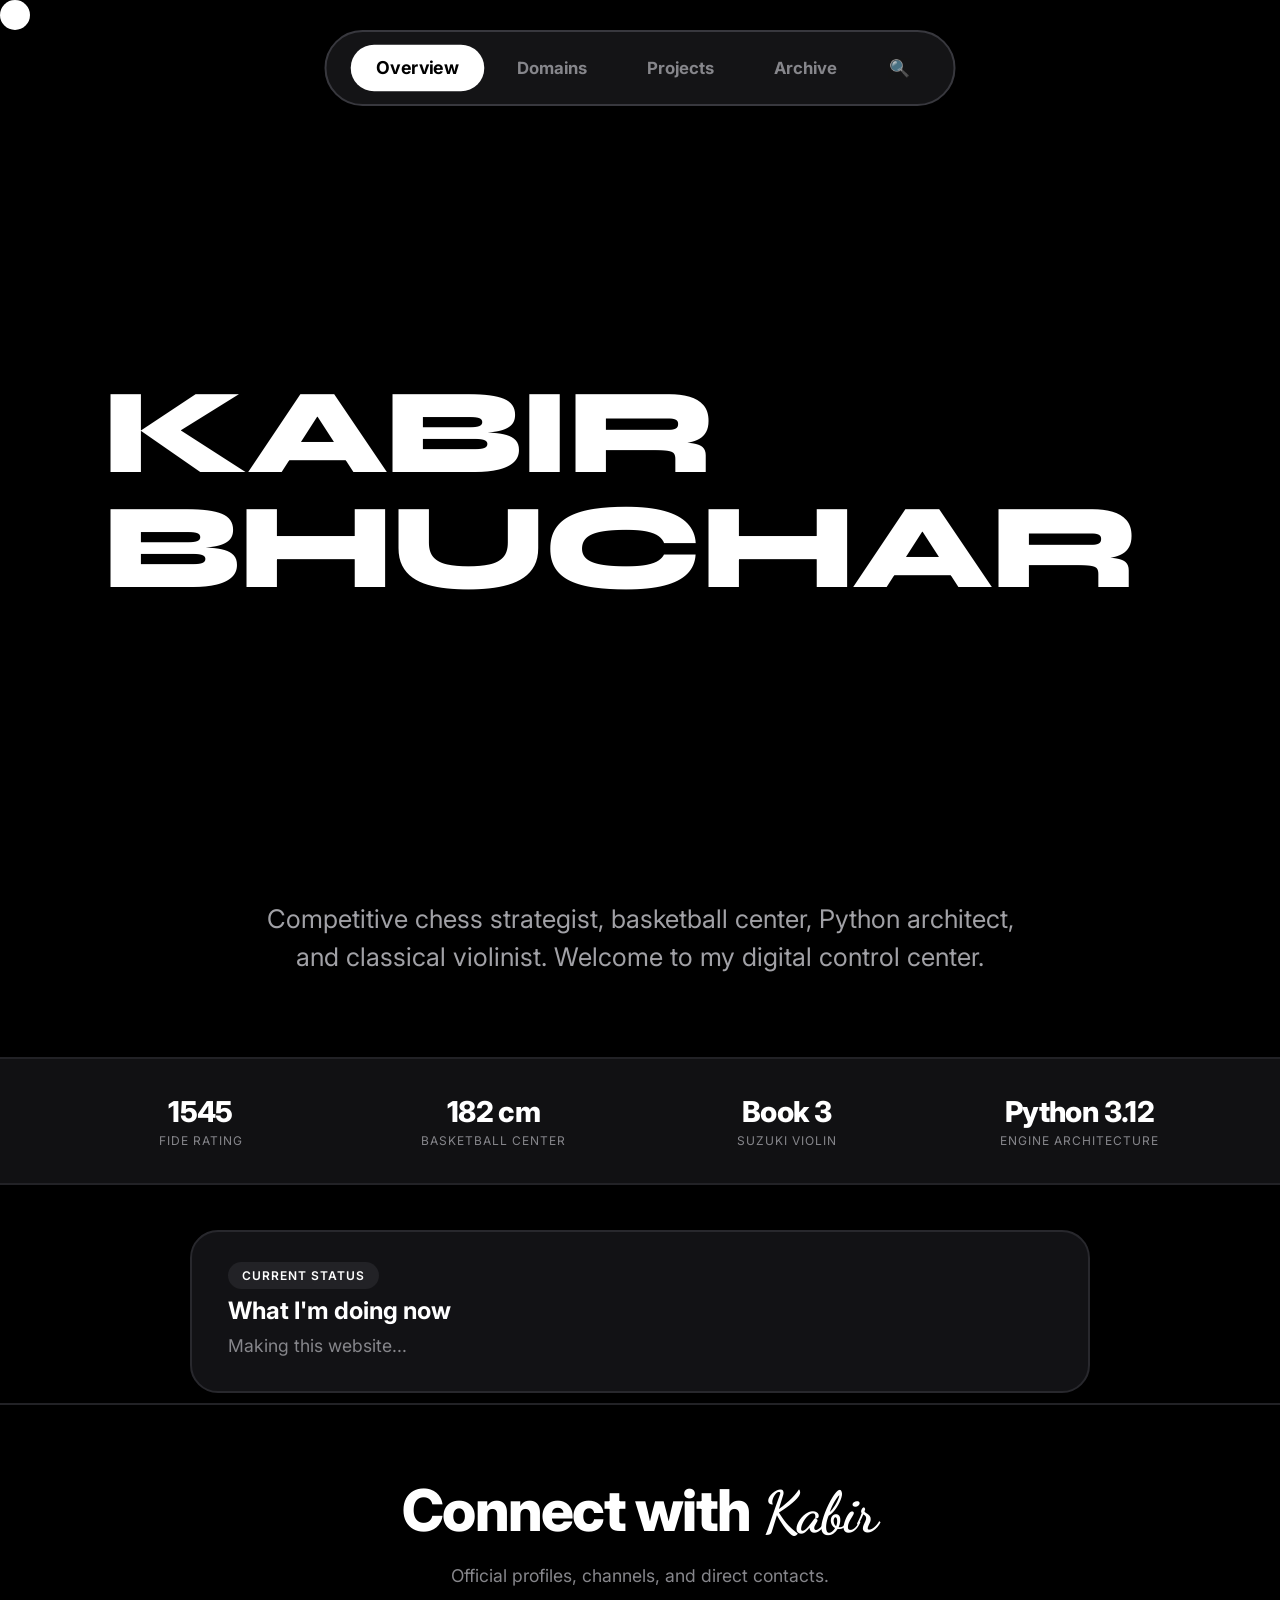
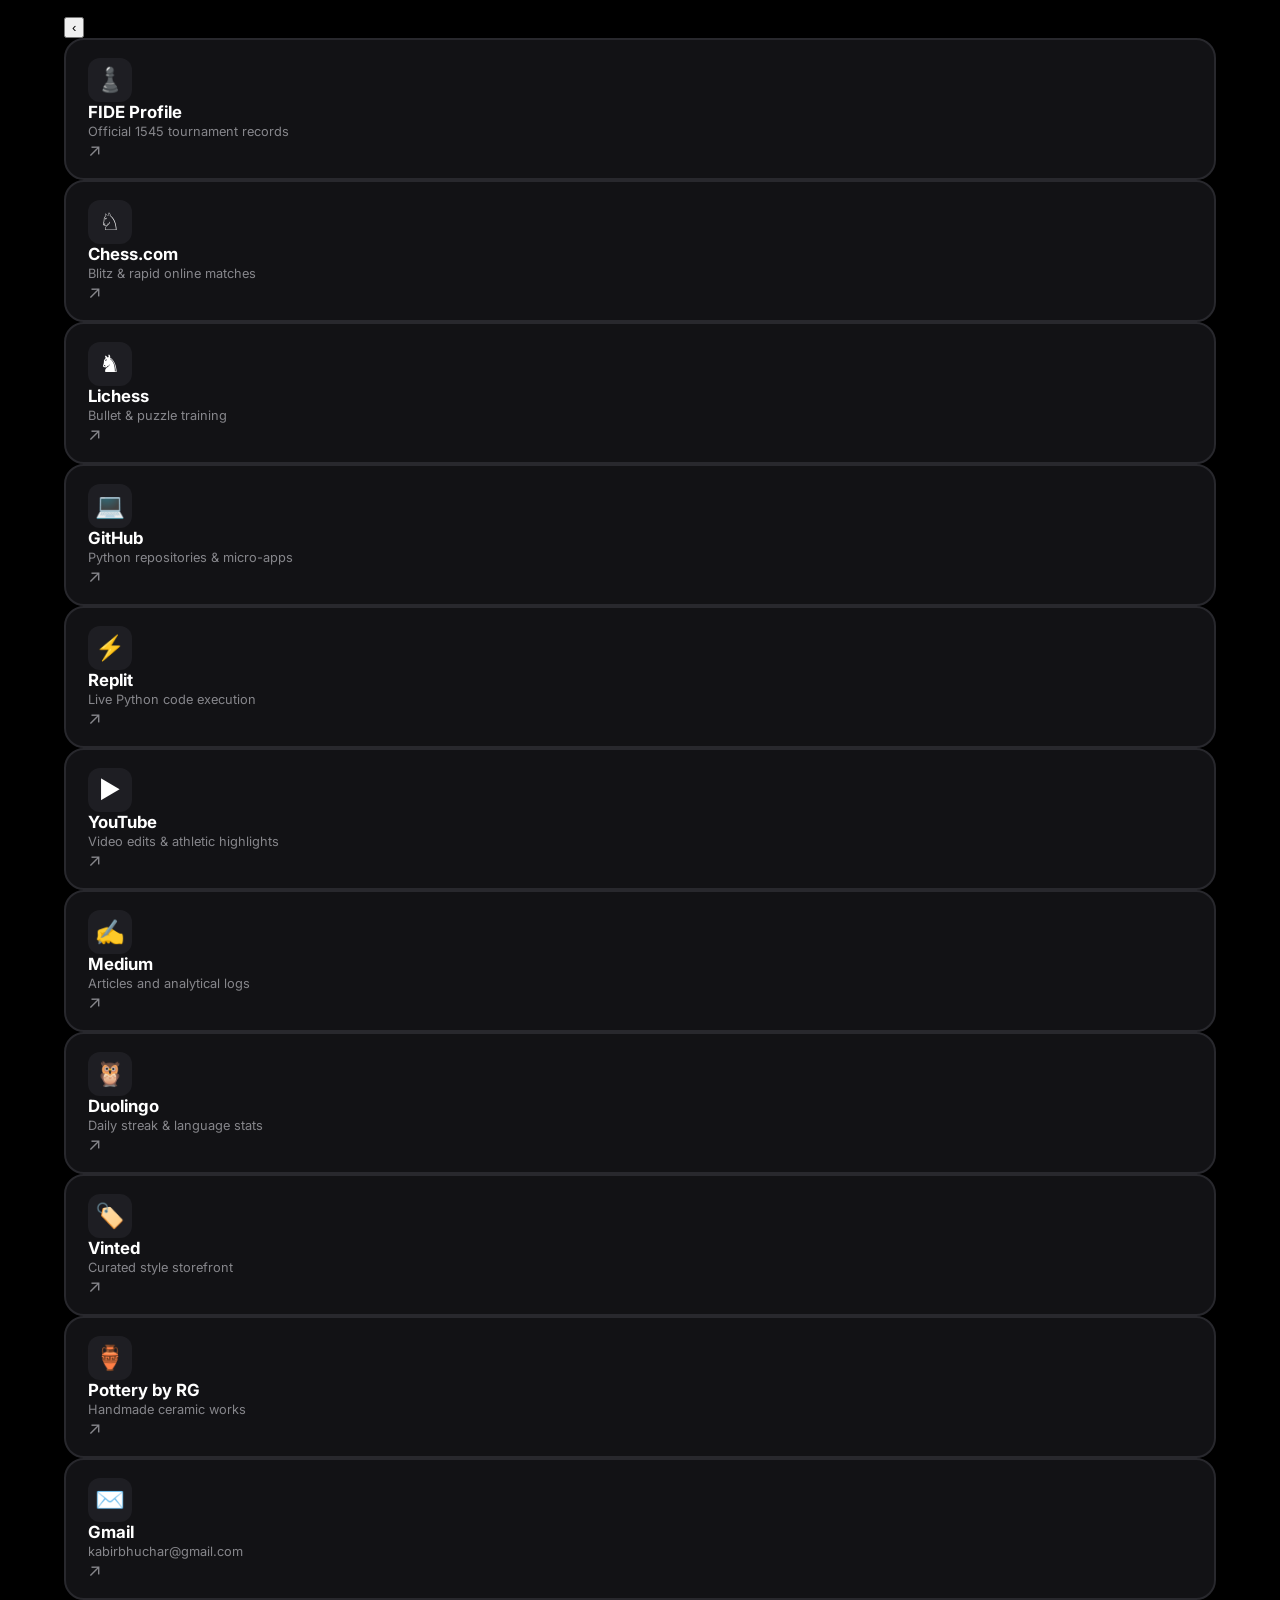
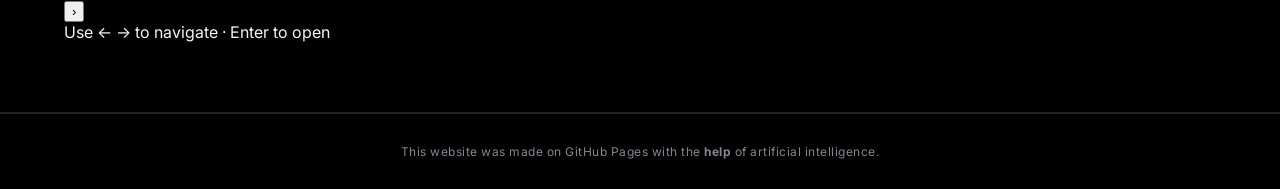
==== commit 53125cd0: "Auto-build index.html + refresh chess data + render certificates [skip ci]" ====
--- a/index.html
+++ b/index.html
@@ -80,68 +80,97 @@
         </section>
 
         <section class="connect-section">
-            <div style="max-width: 1300px; margin: 0 auto 30px auto; padding: 0 10px;">
+            <div style="max-width: 1300px; margin: 0 auto 30px auto; padding: 0 10px; text-align:center;">
                 <h2 class="section-header-title">Connect with <span class="kabir-cursive">Kabir</span></h2>
                 <p class="section-subtitle" style="margin-bottom: 25px;">Official profiles, channels, and direct contacts.</p>
             </div>
 
-            <div class="connect-grid">
-                <a href="http://ratings.fide.com/profile/498777" target="_blank" class="connect-card">
-                    <div class="connect-icon">♟️</div>
-                    <div class="connect-details"><h4>FIDE Profile</h4><p>Official 1545 tournament records</p></div>
-                    <div class="connect-arrow">↗</div>
-                </a>
-                <a href="https://www.chess.com/member/aajukubaa" target="_blank" class="connect-card">
-                    <div class="connect-icon">♘</div>
-                    <div class="connect-details"><h4>Chess.com</h4><p>Blitz &amp; rapid online matches</p></div>
-                    <div class="connect-arrow">↗</div>
-                </a>
-                <a href="https://lichess.org/@/onesandzeros" target="_blank" class="connect-card">
-                    <div class="connect-icon">♞</div>
-                    <div class="connect-details"><h4>Lichess</h4><p>Bullet &amp; puzzle training</p></div>
-                    <div class="connect-arrow">↗</div>
-                </a>
-                <a href="https://github.com/aajukubaa" target="_blank" class="connect-card">
-                    <div class="connect-icon">💻</div>
-                    <div class="connect-details"><h4>GitHub</h4><p>Python repositories &amp; micro-apps</p></div>
-                    <div class="connect-arrow">↗</div>
-                </a>
-                <a href="https://replit.com/@Aajukubaa" target="_blank" class="connect-card">
-                    <div class="connect-icon">⚡</div>
-                    <div class="connect-details"><h4>Replit</h4><p>Live Python code execution</p></div>
-                    <div class="connect-arrow">↗</div>
-                </a>
-                <a href="https://www.youtube.com/@Aajukubaa" target="_blank" class="connect-card">
-                    <div class="connect-icon">▶️</div>
-                    <div class="connect-details"><h4>YouTube</h4><p>Video edits &amp; athletic highlights</p></div>
-                    <div class="connect-arrow">↗</div>
-                </a>
-                <a href="https://aajukubaa.medium.com/" target="_blank" class="connect-card">
-                    <div class="connect-icon">✍️</div>
-                    <div class="connect-details"><h4>Medium</h4><p>Articles and analytical logs</p></div>
-                    <div class="connect-arrow">↗</div>
-                </a>
-                <a href="https://www.duolingo.com/profile/Aajukubaa" target="_blank" class="connect-card">
-                    <div class="connect-icon">🦉</div>
-                    <div class="connect-details"><h4>Duolingo</h4><p>Daily streak &amp; language stats</p></div>
-                    <div class="connect-arrow">↗</div>
-                </a>
-                <a href="https://www.vinted.co.uk/member/284456392" target="_blank" class="connect-card">
-                    <div class="connect-icon">🏷️</div>
-                    <div class="connect-details"><h4>Vinted</h4><p>Curated style storefront</p></div>
-                    <div class="connect-arrow">↗</div>
-                </a>
-                <a href="https://www.etsy.com/uk/shop/PotterybyRG" target="_blank" class="connect-card">
-                    <div class="connect-icon">🏺</div>
-                    <div class="connect-details"><h4>Pottery by RG</h4><p>Handmade ceramic works</p></div>
-                    <div class="connect-arrow">↗</div>
-                </a>
-                <a href="mailto:kabirbhuchar@gmail.com" class="connect-card">
-                    <div class="connect-icon">✉️</div>
-                    <div class="connect-details"><h4>Gmail</h4><p>kabirbhuchar@gmail.com</p></div>
-                    <div class="connect-arrow">↗</div>
-                </a>
-            </div>
+            <!-- Redesigned carousel-style connect section inspired by reference image -->
+            <div class="connect-carousel" aria-label="Connect carousel">
+                <button class="carousel-btn carousel-prev" aria-label="Previous">‹</button>
+                <div class="carousel-track" role="list">
+                    <a href="http://ratings.fide.com/profile/498777" target="_blank" class="connect-card carousel-card" role="listitem" data-index="0">
+                        <div class="connect-card-inner">
+                            <div class="connect-icon">♟️</div>
+                            <div class="connect-details"><h4>FIDE Profile</h4><p>Official 1545 tournament records</p></div>
+                            <div class="connect-arrow">↗</div>
+                        </div>
+                    </a>
+                    <a href="https://www.chess.com/member/aajukubaa" target="_blank" class="connect-card carousel-card" role="listitem" data-index="1">
+                        <div class="connect-card-inner">
+                            <div class="connect-icon">♘</div>
+                            <div class="connect-details"><h4>Chess.com</h4><p>Blitz &amp; rapid online matches</p></div>
+                            <div class="connect-arrow">↗</div>
+                        </div>
+                    </a>
+                    <a href="https://lichess.org/@/onesandzeros" target="_blank" class="connect-card carousel-card" role="listitem" data-index="2">
+                        <div class="connect-card-inner">
+                            <div class="connect-icon">♞</div>
+                            <div class="connect-details"><h4>Lichess</h4><p>Bullet &amp; puzzle training</p></div>
+                            <div class="connect-arrow">↗</div>
+                        </div>
+                    </a>
+                    <a href="https://github.com/aajukubaa" target="_blank" class="connect-card carousel-card" role="listitem" data-index="3">
+                        <div class="connect-card-inner">
+                            <div class="connect-icon">💻</div>
+                            <div class="connect-details"><h4>GitHub</h4><p>Python repositories &amp; micro-apps</p></div>
+                            <div class="connect-arrow">↗</div>
+                        </div>
+                    </a>
+                    <a href="https://replit.com/@Aajukubaa" target="_blank" class="connect-card carousel-card" role="listitem" data-index="4">
+                        <div class="connect-card-inner">
+                            <div class="connect-icon">⚡</div>
+                            <div class="connect-details"><h4>Replit</h4><p>Live Python code execution</p></div>
+                            <div class="connect-arrow">↗</div>
+                        </div>
+                    </a>
+                    <a href="https://www.youtube.com/@Aajukubaa" target="_blank" class="connect-card carousel-card" role="listitem" data-index="5">
+                        <div class="connect-card-inner">
+                            <div class="connect-icon">▶️</div>
+                            <div class="connect-details"><h4>YouTube</h4><p>Video edits &amp; athletic highlights</p></div>
+                            <div class="connect-arrow">↗</div>
+                        </div>
+                    </a>
+                    <a href="https://aajukubaa.medium.com/" target="_blank" class="connect-card carousel-card" role="listitem" data-index="6">
+                        <div class="connect-card-inner">
+                            <div class="connect-icon">✍️</div>
+                            <div class="connect-details"><h4>Medium</h4><p>Articles and analytical logs</p></div>
+                            <div class="connect-arrow">↗</div>
+                        </div>
+                    </a>
+                    <a href="https://www.duolingo.com/profile/Aajukubaa" target="_blank" class="connect-card carousel-card" role="listitem" data-index="7">
+                        <div class="connect-card-inner">
+                            <div class="connect-icon">🦉</div>
+                            <div class="connect-details"><h4>Duolingo</h4><p>Daily streak &amp; language stats</p></div>
+                            <div class="connect-arrow">↗</div>
+                        </div>
+                    </a>
+                    <a href="https://www.vinted.co.uk/member/284456392" target="_blank" class="connect-card carousel-card" role="listitem" data-index="8">
+                        <div class="connect-card-inner">
+                            <div class="connect-icon">🏷️</div>
+                            <div class="connect-details"><h4>Vinted</h4><p>Curated style storefront</p></div>
+                            <div class="connect-arrow">↗</div>
+                        </div>
+                    </a>
+                    <a href="https://www.etsy.com/uk/shop/PotterybyRG" target="_blank" class="connect-card carousel-card" role="listitem" data-index="9">
+                        <div class="connect-card-inner">
+                            <div class="connect-icon">🏺</div>
+                            <div class="connect-details"><h4>Pottery by RG</h4><p>Handmade ceramic works</p></div>
+                            <div class="connect-arrow">↗</div>
+                        </div>
+                    </a>
+                    <a href="mailto:kabirbhuchar@gmail.com" class="connect-card carousel-card" role="listitem" data-index="10">
+                        <div class="connect-card-inner">
+                            <div class="connect-icon">✉️</div>
+                            <div class="connect-details"><h4>Gmail</h4><p>kabirbhuchar@gmail.com</p></div>
+                            <div class="connect-arrow">↗</div>
+                        </div>
+                    </a>
+                </div>
+                <button class="carousel-btn carousel-next" aria-label="Next">›</button>
+            </div>
+
+            <div class="connect-carousel-caption" aria-hidden="true">Use ← → to navigate · Enter to open</div>
         </section>
     </div>
 
@@ -283,12 +312,12 @@
     <div id="shortcuts-modal" data-action="close-shortcuts" style="display:none; position:fixed; top:0; left:0; width:100vw; height:100vh; background:rgba(0,0,0,0.9); z-index:100000; justify-content:center; align-items:center;">
         <div class="shortcuts-box" style="background:#141416; border:2px solid #2e2e34; border-radius:24px; padding:40px; max-width:500px; width:90%;">
             <h3 style="color:#fff; margin-top:0; font-size:1.5rem;">Keyboard Shortcuts</h3>
-            <div class="shortcut-row" style="display:flex; justify-content:space-between; padding:10px 0; border-bottom:2px solid #222226; font-size:0.95rem;"><span>Switch to Overview</span><span><kbd class="kbd">1</kbd></span></div>
-            <div class="shortcut-row" style="display:flex; justify-content:space-between; padding:10px 0; border-bottom:2px solid #222226; font-size:0.95rem;"><span>Switch to Domains</span><span><kbd class="kbd">2</kbd></span></div>
-            <div class="shortcut-row" style="display:flex; justify-content:space-between; padding:10px 0; border-bottom:2px solid #222226; font-size:0.95rem;"><span>Switch to Projects</span><span><kbd class="kbd">3</kbd></span></div>
-            <div class="shortcut-row" style="display:flex; justify-content:space-between; padding:10px 0; border-bottom:2px solid #222226; font-size:0.95rem;"><span>Switch to Archive</span><span><kbd class="kbd">4</kbd></span></div>
-            <div class="shortcut-row" style="display:flex; justify-content:space-between; padding:10px 0; border-bottom:2px solid #222226; font-size:0.95rem;"><span>Search the Site</span><span><kbd class="kbd">Ctrl</kbd> <kbd class="kbd">K</kbd></span></div>
-            <div class="shortcut-row" style="display:flex; justify-content:space-between; padding:10px 0; border-bottom:2px solid #222226; font-size:0.95rem;"><span>Close Modal / Overlay</span><span><kbd class="kbd">Esc</kbd></span></div>
+            <div class="shortcut-row" style="display:flex; justify-content:space-between; padding:10px 0; border-bottom:2px solid #222226; font-size:0.95rem;"><span>Switch to Overview</span><span>1</span></div>
+            <div class="shortcut-row" style="display:flex; justify-content:space-between; padding:10px 0; border-bottom:2px solid #222226; font-size:0.95rem;"><span>Switch to Domains</span><span>2</span></div>
+            <div class="shortcut-row" style="display:flex; justify-content:space-between; padding:10px 0; border-bottom:2px solid #222226; font-size:0.95rem;"><span>Switch to Projects</span><span>3</span></div>
+            <div class="shortcut-row" style="display:flex; justify-content:space-between; padding:10px 0; border-bottom:2px solid #222226; font-size:0.95rem;"><span>Switch to Archive</span><span>4</span></div>
+            <div class="shortcut-row" style="display:flex; justify-content:space-between; padding:10px 0; border-bottom:2px solid #222226; font-size:0.95rem;"><span>Search the Site</span><span>Ctrl+K</span></div>
+            <div class="shortcut-row" style="display:flex; justify-content:space-between; padding:10px 0; border-bottom:2px solid #222226; font-size:0.95rem;"><span>Close Modal / Overlay</span><span>Esc</span></div>
             <button class="interactive-btn" style="width:100%; margin-top:20px;" data-action="close-shortcuts">Got It</button>
         </div>
     </div>
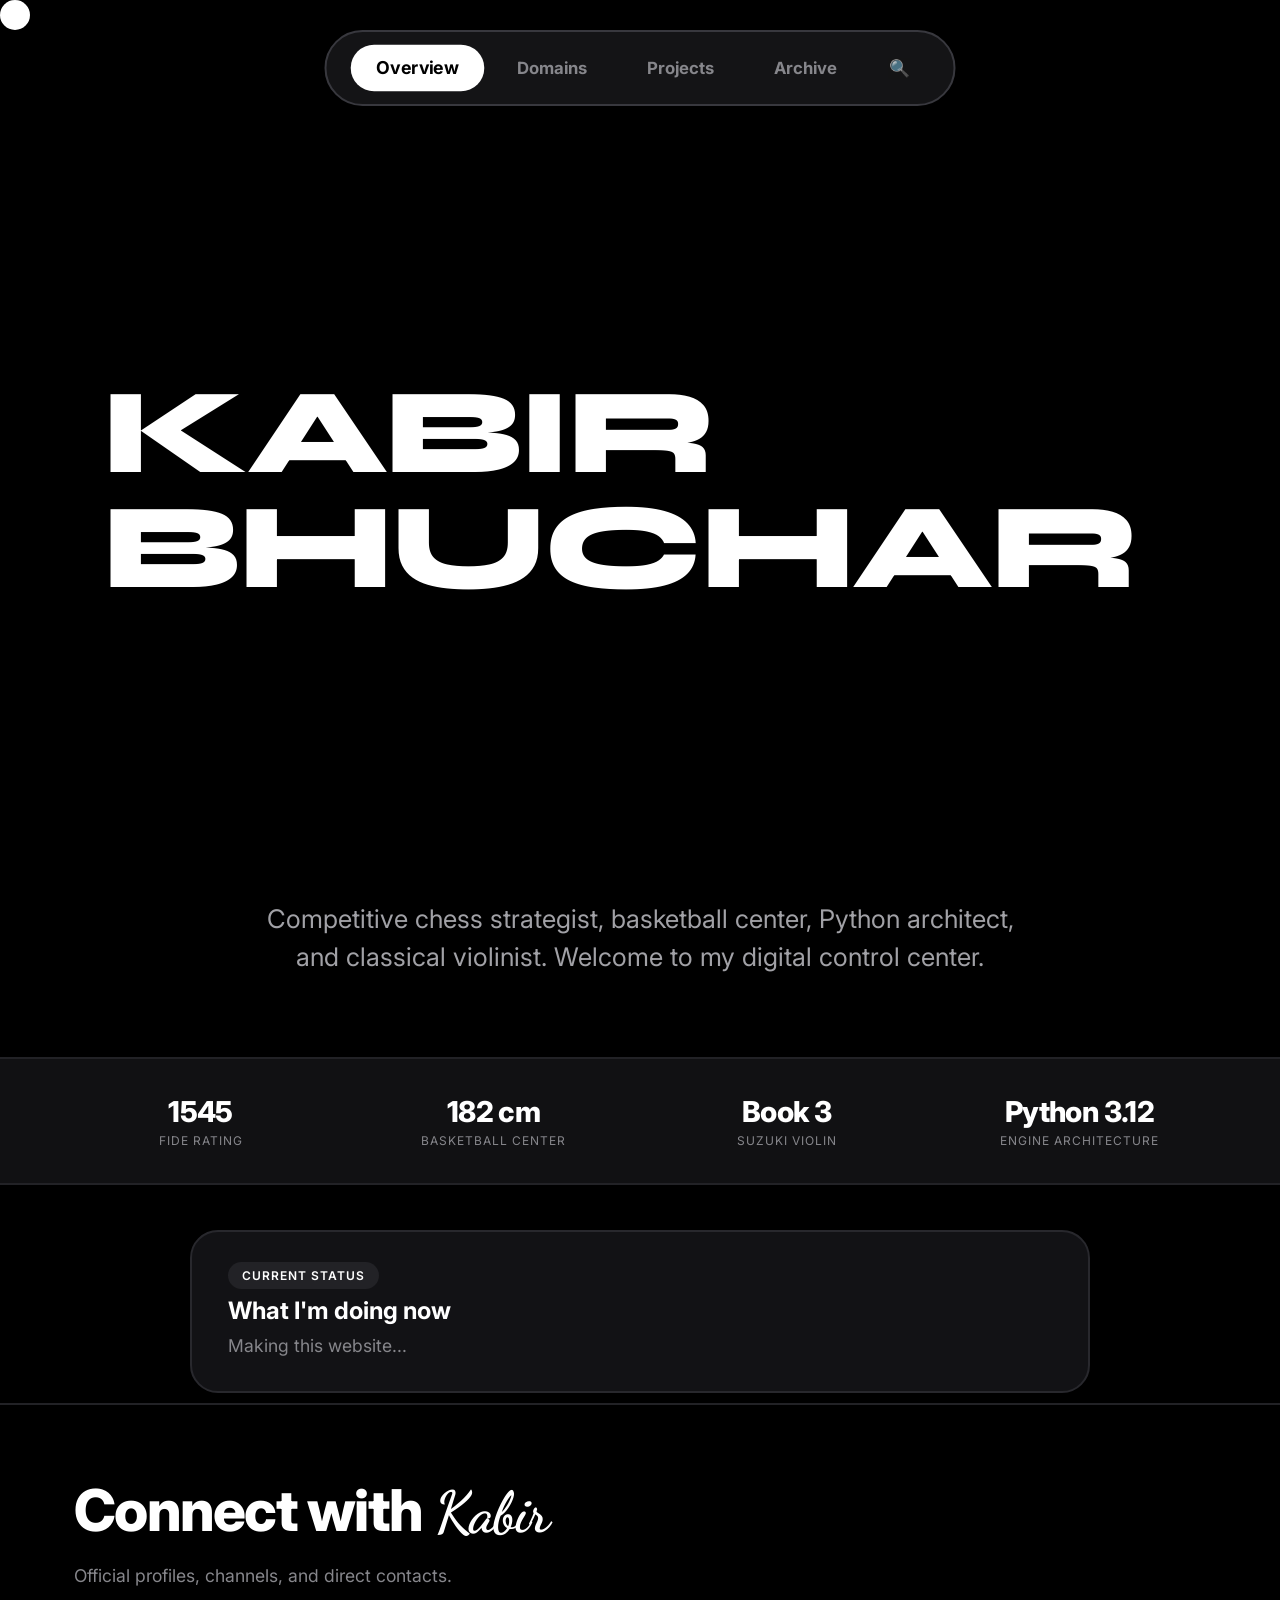
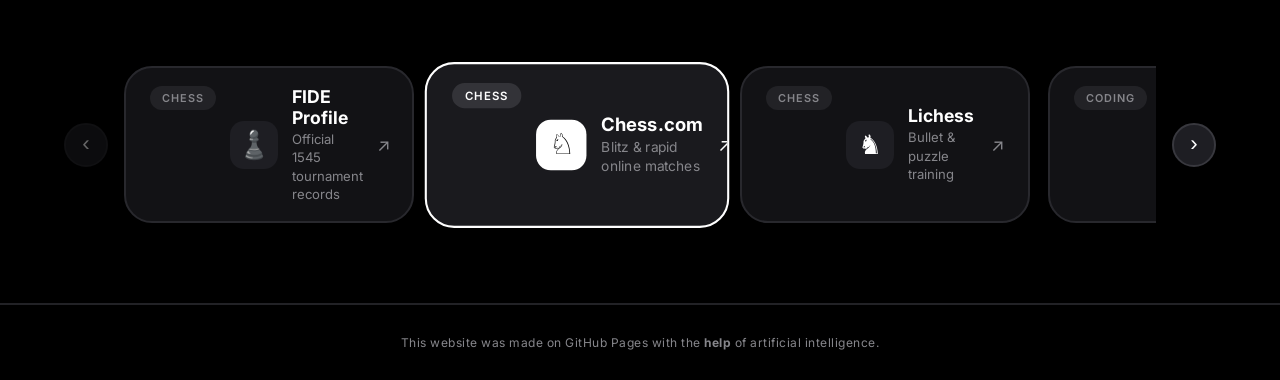
==== commit 4b25aeb4: "Revamp Connect section with auto-rotating category carousel Co-Authored-By: Claude Code <noreply@ant" ====
--- a/index.html
+++ b/index.html
@@ -17,7 +17,7 @@
 
     <link href="https://fonts.googleapis.com/css2?family=Dancing+Script:wght@700&family=Inter:wght@300;400;500;600;700;800;900&family=Syne:wght@700;800&display=swap" rel="stylesheet">
 
-    <link rel="stylesheet" href="assets/style.css?v=7a7c75db">
+    <link rel="stylesheet" href="assets/style.css?v=2e02ebfb">
 </head>
 <body>
 
@@ -80,97 +80,88 @@
         </section>
 
         <section class="connect-section">
-            <div style="max-width: 1300px; margin: 0 auto 30px auto; padding: 0 10px; text-align:center;">
+            <div style="max-width: 1300px; margin: 0 auto 30px auto; padding: 0 10px;">
                 <h2 class="section-header-title">Connect with <span class="kabir-cursive">Kabir</span></h2>
                 <p class="section-subtitle" style="margin-bottom: 25px;">Official profiles, channels, and direct contacts.</p>
             </div>
 
-            <!-- Redesigned carousel-style connect section inspired by reference image -->
-            <div class="connect-carousel" aria-label="Connect carousel">
-                <button class="carousel-btn carousel-prev" aria-label="Previous">‹</button>
-                <div class="carousel-track" role="list">
-                    <a href="http://ratings.fide.com/profile/498777" target="_blank" class="connect-card carousel-card" role="listitem" data-index="0">
-                        <div class="connect-card-inner">
-                            <div class="connect-icon">♟️</div>
-                            <div class="connect-details"><h4>FIDE Profile</h4><p>Official 1545 tournament records</p></div>
-                            <div class="connect-arrow">↗</div>
-                        </div>
-                    </a>
-                    <a href="https://www.chess.com/member/aajukubaa" target="_blank" class="connect-card carousel-card" role="listitem" data-index="1">
-                        <div class="connect-card-inner">
-                            <div class="connect-icon">♘</div>
-                            <div class="connect-details"><h4>Chess.com</h4><p>Blitz &amp; rapid online matches</p></div>
-                            <div class="connect-arrow">↗</div>
-                        </div>
-                    </a>
-                    <a href="https://lichess.org/@/onesandzeros" target="_blank" class="connect-card carousel-card" role="listitem" data-index="2">
-                        <div class="connect-card-inner">
-                            <div class="connect-icon">♞</div>
-                            <div class="connect-details"><h4>Lichess</h4><p>Bullet &amp; puzzle training</p></div>
-                            <div class="connect-arrow">↗</div>
-                        </div>
-                    </a>
-                    <a href="https://github.com/aajukubaa" target="_blank" class="connect-card carousel-card" role="listitem" data-index="3">
-                        <div class="connect-card-inner">
-                            <div class="connect-icon">💻</div>
-                            <div class="connect-details"><h4>GitHub</h4><p>Python repositories &amp; micro-apps</p></div>
-                            <div class="connect-arrow">↗</div>
-                        </div>
-                    </a>
-                    <a href="https://replit.com/@Aajukubaa" target="_blank" class="connect-card carousel-card" role="listitem" data-index="4">
-                        <div class="connect-card-inner">
-                            <div class="connect-icon">⚡</div>
-                            <div class="connect-details"><h4>Replit</h4><p>Live Python code execution</p></div>
-                            <div class="connect-arrow">↗</div>
-                        </div>
-                    </a>
-                    <a href="https://www.youtube.com/@Aajukubaa" target="_blank" class="connect-card carousel-card" role="listitem" data-index="5">
-                        <div class="connect-card-inner">
-                            <div class="connect-icon">▶️</div>
-                            <div class="connect-details"><h4>YouTube</h4><p>Video edits &amp; athletic highlights</p></div>
-                            <div class="connect-arrow">↗</div>
-                        </div>
-                    </a>
-                    <a href="https://aajukubaa.medium.com/" target="_blank" class="connect-card carousel-card" role="listitem" data-index="6">
-                        <div class="connect-card-inner">
-                            <div class="connect-icon">✍️</div>
-                            <div class="connect-details"><h4>Medium</h4><p>Articles and analytical logs</p></div>
-                            <div class="connect-arrow">↗</div>
-                        </div>
-                    </a>
-                    <a href="https://www.duolingo.com/profile/Aajukubaa" target="_blank" class="connect-card carousel-card" role="listitem" data-index="7">
-                        <div class="connect-card-inner">
-                            <div class="connect-icon">🦉</div>
-                            <div class="connect-details"><h4>Duolingo</h4><p>Daily streak &amp; language stats</p></div>
-                            <div class="connect-arrow">↗</div>
-                        </div>
-                    </a>
-                    <a href="https://www.vinted.co.uk/member/284456392" target="_blank" class="connect-card carousel-card" role="listitem" data-index="8">
-                        <div class="connect-card-inner">
-                            <div class="connect-icon">🏷️</div>
-                            <div class="connect-details"><h4>Vinted</h4><p>Curated style storefront</p></div>
-                            <div class="connect-arrow">↗</div>
-                        </div>
-                    </a>
-                    <a href="https://www.etsy.com/uk/shop/PotterybyRG" target="_blank" class="connect-card carousel-card" role="listitem" data-index="9">
-                        <div class="connect-card-inner">
-                            <div class="connect-icon">🏺</div>
-                            <div class="connect-details"><h4>Pottery by RG</h4><p>Handmade ceramic works</p></div>
-                            <div class="connect-arrow">↗</div>
-                        </div>
-                    </a>
-                    <a href="mailto:kabirbhuchar@gmail.com" class="connect-card carousel-card" role="listitem" data-index="10">
-                        <div class="connect-card-inner">
-                            <div class="connect-icon">✉️</div>
-                            <div class="connect-details"><h4>Gmail</h4><p>kabirbhuchar@gmail.com</p></div>
-                            <div class="connect-arrow">↗</div>
-                        </div>
-                    </a>
-                </div>
-                <button class="carousel-btn carousel-next" aria-label="Next">›</button>
-            </div>
-
-            <div class="connect-carousel-caption" aria-hidden="true">Use ← → to navigate · Enter to open</div>
+            <!-- Category filter tabs -->
+            <div class="connect-filters" role="tablist" aria-label="Filter profiles by category">
+            </div>
+
+            <!-- Auto-rotating carousel of profile cards -->
+            <section class="connect-carousel" aria-label="Profiles carousel">
+                <button class="carousel-nav carousel-prev" aria-label="Previous profile">‹</button>
+                <div class="connect-track" role="region" aria-live="polite">
+                    <a href="http://ratings.fide.com/profile/498777" target="_blank" class="connect-card" data-category="chess">
+                        <span class="card-pill">chess</span>
+                        <div class="connect-icon">♟️</div>
+                        <div class="connect-details"><h4>FIDE Profile</h4><p>Official 1545 tournament records</p></div>
+                        <div class="connect-arrow">↗</div>
+                    </a>
+                    <a href="https://www.chess.com/member/aajukubaa" target="_blank" class="connect-card" data-category="chess">
+                        <span class="card-pill">chess</span>
+                        <div class="connect-icon">♘</div>
+                        <div class="connect-details"><h4>Chess.com</h4><p>Blitz &amp; rapid online matches</p></div>
+                        <div class="connect-arrow">↗</div>
+                    </a>
+                    <a href="https://lichess.org/@/onesandzeros" target="_blank" class="connect-card" data-category="chess">
+                        <span class="card-pill">chess</span>
+                        <div class="connect-icon">♞</div>
+                        <div class="connect-details"><h4>Lichess</h4><p>Bullet &amp; puzzle training</p></div>
+                        <div class="connect-arrow">↗</div>
+                    </a>
+                    <a href="https://github.com/aajukubaa" target="_blank" class="connect-card" data-category="coding">
+                        <span class="card-pill">coding</span>
+                        <div class="connect-icon">💻</div>
+                        <div class="connect-details"><h4>GitHub</h4><p>Python repositories &amp; micro-apps</p></div>
+                        <div class="connect-arrow">↗</div>
+                    </a>
+                    <a href="https://replit.com/@Aajukubaa" target="_blank" class="connect-card" data-category="coding">
+                        <span class="card-pill">coding</span>
+                        <div class="connect-icon">⚡</div>
+                        <div class="connect-details"><h4>Replit</h4><p>Live Python code execution</p></div>
+                        <div class="connect-arrow">↗</div>
+                    </a>
+                    <a href="https://www.youtube.com/@Aajukubaa" target="_blank" class="connect-card" data-category="music-sports">
+                        <span class="card-pill">music-sports</span>
+                        <div class="connect-icon">▶️</div>
+                        <div class="connect-details"><h4>YouTube</h4><p>Video edits &amp; athletic highlights</p></div>
+                        <div class="connect-arrow">↗</div>
+                    </a>
+                    <a href="https://aajukubaa.medium.com/" target="_blank" class="connect-card" data-category="socials">
+                        <span class="card-pill">socials</span>
+                        <div class="connect-icon">✍️</div>
+                        <div class="connect-details"><h4>Medium</h4><p>Articles and analytical logs</p></div>
+                        <div class="connect-arrow">↗</div>
+                    </a>
+                    <a href="https://www.duolingo.com/profile/Aajukubaa" target="_blank" class="connect-card" data-category="socials">
+                        <span class="card-pill">socials</span>
+                        <div class="connect-icon">🦉</div>
+                        <div class="connect-details"><h4>Duolingo</h4><p>Daily streak &amp; language stats</p></div>
+                        <div class="connect-arrow">↗</div>
+                    </a>
+                    <a href="https://www.vinted.co.uk/member/284456392" target="_blank" class="connect-card" data-category="socials">
+                        <span class="card-pill">socials</span>
+                        <div class="connect-icon">🏷️</div>
+                        <div class="connect-details"><h4>Vinted</h4><p>Curated style storefront</p></div>
+                        <div class="connect-arrow">↗</div>
+                    </a>
+                    <a href="https://www.etsy.com/uk/shop/PotterybyRG" target="_blank" class="connect-card" data-category="socials">
+                        <span class="card-pill">socials</span>
+                        <div class="connect-icon">🏺</div>
+                        <div class="connect-details"><h4>Pottery by RG</h4><p>Handmade ceramic works</p></div>
+                        <div class="connect-arrow">↗</div>
+                    </a>
+                    <a href="mailto:kabirbhuchar@gmail.com" class="connect-card" data-category="socials">
+                        <span class="card-pill">socials</span>
+                        <div class="connect-icon">✉️</div>
+                        <div class="connect-details"><h4>Gmail</h4><p>kabirbhuchar@gmail.com</p></div>
+                        <div class="connect-arrow">↗</div>
+                    </a>
+                </div>
+                <button class="carousel-nav carousel-next" aria-label="Next profile">›</button>
+            </section>
         </section>
     </div>
 
@@ -312,12 +303,12 @@
     <div id="shortcuts-modal" data-action="close-shortcuts" style="display:none; position:fixed; top:0; left:0; width:100vw; height:100vh; background:rgba(0,0,0,0.9); z-index:100000; justify-content:center; align-items:center;">
         <div class="shortcuts-box" style="background:#141416; border:2px solid #2e2e34; border-radius:24px; padding:40px; max-width:500px; width:90%;">
             <h3 style="color:#fff; margin-top:0; font-size:1.5rem;">Keyboard Shortcuts</h3>
-            <div class="shortcut-row" style="display:flex; justify-content:space-between; padding:10px 0; border-bottom:2px solid #222226; font-size:0.95rem;"><span>Switch to Overview</span><span>1</span></div>
-            <div class="shortcut-row" style="display:flex; justify-content:space-between; padding:10px 0; border-bottom:2px solid #222226; font-size:0.95rem;"><span>Switch to Domains</span><span>2</span></div>
-            <div class="shortcut-row" style="display:flex; justify-content:space-between; padding:10px 0; border-bottom:2px solid #222226; font-size:0.95rem;"><span>Switch to Projects</span><span>3</span></div>
-            <div class="shortcut-row" style="display:flex; justify-content:space-between; padding:10px 0; border-bottom:2px solid #222226; font-size:0.95rem;"><span>Switch to Archive</span><span>4</span></div>
-            <div class="shortcut-row" style="display:flex; justify-content:space-between; padding:10px 0; border-bottom:2px solid #222226; font-size:0.95rem;"><span>Search the Site</span><span>Ctrl+K</span></div>
-            <div class="shortcut-row" style="display:flex; justify-content:space-between; padding:10px 0; border-bottom:2px solid #222226; font-size:0.95rem;"><span>Close Modal / Overlay</span><span>Esc</span></div>
+            <div class="shortcut-row" style="display:flex; justify-content:space-between; padding:10px 0; border-bottom:2px solid #222226; font-size:0.95rem;"><span>Switch to Overview</span><span><kbd class="kbd">1</kbd></span></div>
+            <div class="shortcut-row" style="display:flex; justify-content:space-between; padding:10px 0; border-bottom:2px solid #222226; font-size:0.95rem;"><span>Switch to Domains</span><span><kbd class="kbd">2</kbd></span></div>
+            <div class="shortcut-row" style="display:flex; justify-content:space-between; padding:10px 0; border-bottom:2px solid #222226; font-size:0.95rem;"><span>Switch to Projects</span><span><kbd class="kbd">3</kbd></span></div>
+            <div class="shortcut-row" style="display:flex; justify-content:space-between; padding:10px 0; border-bottom:2px solid #222226; font-size:0.95rem;"><span>Switch to Archive</span><span><kbd class="kbd">4</kbd></span></div>
+            <div class="shortcut-row" style="display:flex; justify-content:space-between; padding:10px 0; border-bottom:2px solid #222226; font-size:0.95rem;"><span>Search the Site</span><span><kbd class="kbd">Ctrl</kbd> <kbd class="kbd">K</kbd></span></div>
+            <div class="shortcut-row" style="display:flex; justify-content:space-between; padding:10px 0; border-bottom:2px solid #222226; font-size:0.95rem;"><span>Close Modal / Overlay</span><span><kbd class="kbd">Esc</kbd></span></div>
             <button class="interactive-btn" style="width:100%; margin-top:20px;" data-action="close-shortcuts">Got It</button>
         </div>
     </div>
@@ -343,7 +334,7 @@
     </div>
 
     <script type="application/json" id="categories-data">{"chess": {"title": "CHESS", "badge": "STRATEGY", "bento": "\n                    <div class=\"bento-tile span-2\">\n                        <h4>Current Rating<\/h4>\n                        <h2>1545 FIDE<\/h2>\n                        <p style=\"margin-top:auto;\">Official competitive tournament bracket rating.<\/p>\n                    <\/div>\n                    <div class=\"bento-tile row-2\" style=\"background: #1c1c22; border-color: #44444d;\">\n                        <h4 style=\"color: #ffffff;\">Opening Base<\/h4>\n                        <h2 style=\"font-size: 5rem; margin-top:20px;\">1.e4<\/h2>\n                    <\/div>\n                    <div class=\"bento-tile\">\n                        <h4>Playstyle<\/h4>\n                        <p style=\"color:#fff; font-size:1.1rem; font-weight:600; margin-top:10px;\">Aggressive & Direct<\/p>\n                    <\/div>\n                    <div class=\"bento-tile span-2\">\n                        <h4>Time Controls<\/h4>\n                        <p style=\"color:#fff; font-size:1.1rem; font-weight:600; margin-top:10px;\">60+1 Hyper-Bullet & 3-Min Blitz<\/p>\n                    <\/div>\n                    <div class=\"bento-tile\">\n                        <h4>Black Defenses<\/h4>\n                        <p>Sicilian (1...c5)<br>Scandinavian (1...d5)<\/p>\n                    <\/div>\n                    <div class=\"bento-tile\">\n                        <h4>Tactical Streak<\/h4>\n                        <p style=\"color:#fff; font-weight:600;\">2800+ Puzzle Peak<\/p>\n                    <\/div>\n                    <div class=\"bento-tile span-2\">\n                        <h4>Club Standing<\/h4>\n                        <p style=\"color:#fff; font-weight:600;\">Top Board Representative & School Team MVP<\/p>\n                    <\/div>\n                    <a href=\"http://ratings.fide.com/profile/498777\" target=\"_blank\" class=\"bento-tile bento-tile-link\"><h4>\u265f\ufe0f FIDE Profile<\/h4><p>Official 1545 tournament records<\/p><span class=\"bento-link-arrow\">\u2197<\/span><\/a><a href=\"https://www.chess.com/member/aajukubaa\" target=\"_blank\" class=\"bento-tile bento-tile-link\"><h4>\u2658 Chess.com<\/h4><p>Blitz & rapid online matches<\/p><span class=\"bento-link-arrow\">\u2197<\/span><\/a><a href=\"https://lichess.org/@/onesandzeros\" target=\"_blank\" class=\"bento-tile bento-tile-link\"><h4>\u265e Lichess<\/h4><p>Bullet & puzzle training<\/p><span class=\"bento-link-arrow\">\u2197<\/span><\/a>\n                ", "content": "\n                    <div class=\"content-block\">\n                        <p class=\"lead-paragraph\">My game is defined by high-octane, uncompromising, and direct aggression. Whenever I sit down with the White pieces, I strictly initiate the batt[...]\n                    <\/div>\n\n                    <div class=\"content-block\">\n                        <h4>My Opening Repertoire & Philosophical Foundations<\/h4>\n                        <p>My goal in the opening is rapid piece activation, immediate central dominance, and forcing my opponents out of their comfort zones right from move one:<\/p>\n                        <ul>\n                            <li><strong>Against 1...e5 (Italian Game):<\/strong> I steer directly into the sharp, classic lines of the Italian Game with 3. Bc4. From there, I love launching the It[...]\n                            <li><strong>Against the French Defense (1...e6):<\/strong> I claim full central control using 2. d4 d5 3. Nc3 to set up active piece play, or I pivot into a King's Indi[...]\n                            <li><strong>Against the Scandinavian Defense (1...d5):<\/strong> I accept the challenge immediately with 2. exd5 Qxd5, followed by 3. Nc3 to kick their queen with tempo[...]\n                            <li><strong>Against the Caro-Kann Defense (1...c6):<\/strong> I refuse to let Black settle behind a quiet pawn wall, pushing 2. d4 d5 3. Nc3 to assert early space and m[...]\n                        <\/ul>\n                    <\/div>\n\n                    <div class=\"media-placeholder chess-portrait\"><img src=\"chess-photos/20250614_110030.jpg\" alt=\"Kabir playing chess 1\" loading=\"lazy\"><\/div>\n\n                    <div class=\"content-block\">\n                        <h4>Midgame Execution & Tactical DNA<\/h4>\n                        <p>Once the opening transitions into the middlegame, my primary focus turns toward heavy pawn storms and direct, decisive assaults on the enemy king. When I secure a spati[...]\n                    <\/div>\n\n                    <div class=\"media-placeholder chess-portrait\"><img src=\"chess-photos/20250614_111530.jpg\" alt=\"Kabir playing chess 2\" loading=\"lazy\"><\/div>\n\n                    <div class=\"content-block\">\n                        <h4>Endgame Strategy & Rating Progression<\/h4>\n                        <p>If a match reaches the endgame, my approach shifts toward relentless pawn promotion and active king participation. I push passed pawns with urgency while marching my ki[...]\n                        <\/div>\n\n                    <div class=\"media-placeholder chess-portrait\"><img src=\"chess-photos/20250614_120820.jpg\" alt=\"Kabir playing chess 3\" loading=\"lazy\"><\/div>\n\n                    <div class=\"content-block\">\n                        <p>This high-pressure playing identity has fueled my steady climb from sub-1000 levels up to a peak rating above 1451 Elo in longer rapid time controls. Along the way, I h[...]\n                    <\/div>\n\n                    <div class=\"media-placeholder chess-portrait\"><img src=\"chess-photos/20250614_140223.jpg\" alt=\"Kabir playing chess 4\" loading=\"lazy\"><\/div>\n\n                    <div class=\"content-block\">\n                        <h4>Goal<\/h4>\n                        <div class=\"goal-bar-card\">\n                        <div class=\"goal-bar-header\">\n                            <span class=\"goal-title\">\u265f\ufe0f FIDE Rating Target: 1800<\/span>\n                            <span class=\"goal-metric\">Current: 1545 / Target: 1800<\/span>\n                        <\/div>\n                        <div class=\"progress-track\">\n                            <div class=\"progress-fill\" style=\"width: 85%;\"><\/div>\n                        <\/div>\n                    <\/div>\n                    <\/div>\n\n                    <div class=\"content-block\">\n                        <h4>Live Chess.com Dashboard<\/h4>\n                        <div class=\"chess-widget\">\n                            <div class=\"chess-widget-header\">\n                                <span class=\"card-pill\">Live from Chess.com<\/span>\n                                <span id=\"chesscom-updated\" class=\"chess-updated\"><\/span>\n                            <\/div>\n                            <div id=\"chesscom-stats\" class=\"chess-stats-grid\">\n                                <p class=\"chess-dashboard-loading\">Loading live ratings\u2026<\/p>\n                            <\/div>\n                            <div class=\"chess-dashboard\">\n                                <div id=\"chesscom-games-list\" class=\"chess-games-list\">\n                                    <p class=\"chess-dashboard-loading\">Loading recent games\u2026<\/p>\n                                <\/div>\n                                <div class=\"chess-board-panel\">\n                                    <button class=\"chess-board-fullscreen-close\" aria-label=\"Exit fullscreen board\">\u2715<\/button>\n                                    <div id=\"chesscom-board\"><\/div>\n                                    <div class=\"chess-board-controls\">\n                                        <button id=\"chess-prev-move\" class=\"interactive-btn\" disabled>\u2190 Prev<\/button>\n                                        <span id=\"chess-move-indicator\">Select a game<\/span>\n                                        <button id=\"chess-next-move\" class=\"interactive-btn\" disabled>Next \u2192<\/button>\n                                    <\/div>\n                                    <p class=\"chess-board-hint\">Tap the board to expand it<\/p>\n                                <\/div>\n                            <\/div>\n                        <\/div>\n                    <\/div>\n                "}, "basketball": {"title": "BASKETBALL", "badge": "ATHLETICS", "bento": "\n                    <div class=\"bento-tile span-2\">\n                        <h4>Position<\/h4>\n                        <h2>6'0\" Center<\/h2>\n                        <p style=\"margin-top:auto;\">182 cm interior anchor.<\/p>\n                    <\/div>\n                    <div class=\"bento-tile span-2\">\n                        <h4>Focus Areas<\/h4>\n                        <p style=\"color:#fff; font-size:1.1rem; font-weight:600; margin-top:10px;\">Rim Protection & Box-outs<\/p>\n                    <\/div>\n                    <div class=\"bento-tile\">\n                        <h4>Rebounding<\/h4>\n                        <p style=\"color:#fff; font-weight:600;\">High-Intensity Glass Control<\/p>\n                    <\/div>\n                    <div class=\"bento-tile\">\n                        <h4>Tournament<\/h4>\n                        <p style=\"color:#fff; font-weight:600;\">Mediterranean Cup Captain<\/p>\n                    <\/div>\n                    <div class=\"bento-tile span-2\">\n                        <h4>Court Vision<\/h4>\n                        <p style=\"color:#fff; font-weight:600;\">High Post Passing & Screen Setting<\/p>\n                    <\/div>\n                ", "content": "\n                    <div class=\"content-block\">\n                        <p class=\"lead-paragraph\">At 6'0\" playing center, my game is built around mobile physical dominance, blending traditional low-post grit with face-up perimeter versatility.[...]\n                    <\/div>\n\n                    <div class=\"media-placeholder basketball-media\"><img src=\"med-cup-photos/DSC09640.JPG\" alt=\"Basketball action\" loading=\"lazy\"><\/div>\n\n                    <div class=\"content-block\">\n                        <h4>Offensive Arsenal: Post Touch & Face-Up Drives<\/h4>\n                        <p>My scoring identity revolves around high-efficiency interior moves and capitalizing on mismatches when slower defenders guard me:<\/p>\n                        <ul>\n                            <li><strong>Low-Post Scoring & Soft Touch:<\/strong> I establish firm deep post position, using patient pump fakes, drop steps, and a soft turnaround hook shot over con[...]\n                            <li><strong>Face-Up Dribble Attacks:<\/strong> I don't just stay stuck in the paint; I readily receive the ball at the top of the key or wing, put the ball on the deck,[...]\n                            <li><strong>Glass Cleaning & Putbacks:<\/strong> On the offensive boards, I track flight paths relentlessly, carving out space to grab missed shots and cash in on immed[...]\n                        <\/ul>\n                    <\/div>\n\n                    <div class=\"media-placeholder has-video basketball-media\"><video src=\"basketball-media/20260201_115601.mp4\" muted loop autoplay playsinline preload=\"metadata\"><\/video><\/div>\n\n                    <div class=\"content-block\">\n                        <h4>Defensive Anchor & Rim Protection<\/h4>\n                        <p>On the defensive end, I set the physical tone by locking down the key and controlling the defensive glass:<\/p>\n                        <ul>\n                            <li><strong>Verticality & Shot Contests:<\/strong> I use proper timing and vertical extension to disrupt interior drives at the rim, altering shots without getting baited into cheap foul trouble.<\/li>\n                            <li><strong>Physical Box-Outs:<\/strong> I use my lower center of gravity and core strength to body up opposing centers early, sealing them off to secure defensive rebounds cleanly.<\/li>\n                            <li><strong>High Motor & Recovery:<\/strong> My mobility allows me to hedge on perimeter screens and recover quickly back into the paint to safeguard the basket.<\/li>\n                        <\/ul>\n                    <\/div>\n\n                    <div class=\"media-placeholder has-video basketball-media\"><video src=\"basketball-media/20260201_120317.mp4\" muted loop autoplay playsinline preload=\"metadata\"><\/video><\/div>\n\n                    <div class=\"media-placeholder basketball-media\"><img src=\"med-cup-photos/DSC09543.JPG\" alt=\"Basketball action\" loading=\"lazy\"><\/div>\n\n                    <div class=\"content-block\">\n                        <h4>Player Profile & On-Court Metrics<\/h4>\n                        <table class=\"content-table\">\n                            <thead>\n                                <tr><th>Metric / Dimension<\/th><th>On-Court Execution<\/th><\/tr>\n                            <\/thead>\n                            <tbody>\n                                <tr><td>Position / Archetype<\/td><td>Mobile Center / Modern Point-Center<\/td><\/tr>\n                                <tr><td>Offensive Strengths<\/td><td>Face-up dribble drives, soft turnaround hooks, offensive putbacks<\/td><\/tr>\n                                <tr><td>Defensive Role<\/td><td>Paint anchor, shot alteration, defensive glass control<\/td><\/tr>\n                                <tr><td>Tactical Advantage<\/td><td>Out-pacing traditional static big men with quickness and floor spacing<\/td><\/tr>\n                            <\/tbody>\n                        <\/table>\n                    <\/div>\n\n                    <div class=\"media-placeholder basketball-media\"><img src=\"basketball-media/20260201_120254.jpg\" alt=\"Kabir playing basketball\" loading=\"lazy\"><\/div>\n\n                    <div class=\"content-block\">\n                        <p>I play with an energetic, unrelenting interior presence, wearing down my matchup by forcing them to defend both in the paint and out on the perimeter.<\/p>\n                    <\/div>\n\n                    <div class=\"media-placeholder has-video basketball-media\"><video src=\"basketball-media/20260317_163100.mp4\" muted loop autoplay playsinline preload=\"metadata\"><\/video><\/div>\n\n                    <!-- NEW: three additional basketball action clips (added 2026-10-17) -->\n                    <div class=\"media-placeholder has-video basketball-media\"><video src=\"basketball-media/20260920_125226.mp4\" muted loop autoplay playsinline preload=\"metadata\"><\/video><\/div>\n                    <div class=\"media-placeholder has-video basketball-media\"><video src=\"basketball-media/20260920_125247.mp4\" muted loop autoplay playsinline preload=\"metadata\"><\/video><\/div>\n                    <div class=\"media-placeholder has-video basketball-media\"><video src=\"basketball-media/20260920_125503.mp4\" muted loop autoplay playsinline preload=\"metadata\"><\/video><\/div>\n                "}, "coding": {"title": "CODING", "badge": "ENGINEERING", "bento": "\n                    <div class=\"bento-tile row-2 span-2\">\n                        <h4>Architecture<\/h4>\n                        <h2>Python 3.12<\/h2>\n                        <p style=\"margin-top:auto;\">Building automated backend scripts, data pipelines, and this very site's Python build system.<\/p>\n                    <\/div>\n                    <div class=\"bento-tile\">\n                        <h4>Frontend<\/h4>\n                        <p style=\"color:#fff; font-weight:600;\">HTML5, CSS3, DOM<\/p>\n                    <\/div>\n                    <div class=\"bento-tile\">\n                        <h4>Deployment<\/h4>\n                        <p style=\"color:#fff; font-weight:600;\">GitHub Pages<\/p>\n                    <\/div>\n                    <div class=\"bento-tile span-2\">\n                        <h4>Design Focus<\/h4>\n                        <p style=\"color:#fff; font-weight:600;\">Minimalist Solid Matte Interface<\/p>\n                    <\/div>\n                    <div class=\"bento-tile span-2\">\n                        <h4>Automation<\/h4>\n                        <p style=\"color:#fff; font-weight:600;\">Scripting & Data Pipelines<\/p>\n                    <\/div>\n                    <a href=\"https://github.com/aajukubaa\" target=\"_blank\" class=\"bento-tile bento-tile-link\"><h4>\ud83d\udcbb GitHub<\/h4><p>Python repositories & micro-apps<\/p><span class=\"bento-link-arrow\">\u2197<\/span><\/a><a href=\"https://replit.com/@Aajukubaa\" target=\"_blank\" class=\"bento-tile bento-tile-link\"><h4>\u26a1 Replit<\/h4><p>Live Python code execution<\/p><span class=\"bento-link-arrow\">\u2197<\/span><\/a>\n                ", "content": "\n                    <div class=\"content-block\">\n                        <p class=\"lead-paragraph\">I learn to code through Codingal, a live, one-on-one online coding platform. Each session builds on the last through structured modules that comb[...]\n                    <\/div>\n\n                    <div class=\"content-block\">\n                        <p>\ufffd My journey began when I earned my first certificate as a Python Programmer! \ud83d\udc0d This shows I've mastered the fundamental building blocks of programming. I learned[...]\n                        <p>\ud83d\udcaa I then leveled up my skills tremendously to become an Advance Python Developer! \ud83d\ude80 This achievement means I've dived much deeper into the world of programming. I[...]\n                        <p>\ud83c\udfae And the adventure continued as I became a Python Game Developer! \u2728 This is super exciting because it means I can now create my very own interactive games and app[...]\n                        <p>My certificates clearly show an impressive progression in my coding abilities! \ud83c\udf1f From understanding the core principles of Python programming to building advanced st[...]\n                        <p class=\"text-caption\">Generated on June 30, 2026<\/p>\n                    <\/div>\n\n                    <div class=\"content-block\">\n                        <h4>Certificates Earned<\/h4>\n                        <div class=\"certificate-grid\">\n                    <figure class=\"certificate-item\">\n                        <div class=\"media-placeholder certificate-frame\"><img src=\"certificates/python-programmer-certificate.jpg\" alt=\"Python Programmer certificate\" loading=\"lazy\"><\/div>\n                        <figcaption>Python Programmer<\/figcaption>\n                    <\/figure>\n                    <figure class=\"certificate-item\">\n                        <div class=\"media-placeholder certificate-frame\"><img src=\"certificates/advance-python-developer-certificate.jpg\" alt=\"Advance Python Developer certificate\" loading=\"lazy\"><\/div>\n                        <figcaption>Advance Python Developer<\/figcaption>\n                    <\/figure>\n                    <figure class=\"certificate-item\">\n                        <div class=\"media-placeholder certificate-frame\"><img src=\"certificates/python-game-developer-certificate.jpg\" alt=\"Python Game Developer certificate\" loading=\"lazy\"><\/div>\n                        <figcaption>Python Game Developer<\/figcaption>\n                    <\/figure>\n                    <figure class=\"certificate-item\">\n                        <div class=\"media-placeholder certificate-frame\"><img src=\"certificates/sql-developer-certificate.jpg\" alt=\"SQL Developer certificate\" loading=\"lazy\"><\/div>\n                        <figcaption>SQL Developer<\/figcaption>\n                    <\/figure>\n                    <\/div>\n                    <\/div>\n\n                    <div class=\"content-block\">\n                        <h4>Progress Reports<\/h4>\n                        <div class=\"progress-reports-list\">\n                    <a href=\"https://www.codingal.com/progress-reports/BF1vi6eL/\" target=\"_blank\" class=\"progress-report-row\">\n                        <span class=\"progress-report-number\">1<\/span>\n                        <span class=\"progress-report-label\">Python Basics<\/span>\n                        <span class=\"progress-report-arrow\">\u2197<\/span>\n                    <\/a>\n                    <a href=\"https://www.codingal.com/progress-reports/7spnyHqv/\" target=\"_blank\" class=\"progress-report-row\">\n                        <span class=\"progress-report-number\">2<\/span>\n                        <span class=\"progress-report-label\">Let's Begin with Loops<\/span>\n                        <span class=\"progress-report-arrow\">\u2197<\/span>\n                    <\/a>\n                    <a href=\"https://www.codingal.com/progress-reports/ZJ9DEg33/\" target=\"_blank\" class=\"progress-report-row\">\n                        <span class=\"progress-report-number\">3<\/span>\n                        <span class=\"progress-report-label\">Python Functions and Modules<\/span>\n                        <span class=\"progress-report-arrow\">\u2197<\/span>\n                    <\/a>\n                    <a href=\"https://www.codingal.com/progress-reports/hYlhSUfp/\" target=\"_blank\" class=\"progress-report-row\">\n                        <span class=\"progress-report-number\">4<\/span>\n                        <span class=\"progress-report-label\">Data Structures in Python<\/span>\n                        <span class=\"progress-report-arrow\">\u2197<\/span>\n                    <\/a>\n                    <a href=\"https://www.codingal.com/progress-reports/X8CeIftK/\" target=\"_blank\" class=\"progress-report-row\">\n                        <span class=\"progress-report-number\">5<\/span>\n                        <span class=\"progress-report-label\">Object Oriented Programming<\/span>\n                        <span class=\"progress-report-arrow\">\u2197<\/span>\n                    <\/a>\n                    <a href=\"https://www.codingal.com/progress-reports/LHAmYr9y/\" target=\"_blank\" class=\"progress-report-row\">\n                        <span class=\"progress-report-number\">6<\/span>\n                        <span class=\"progress-report-label\">Game Building with Pygame<\/span>\n                        <span class=\"progress-report-arrow\">\u2197<\/span>\n                    <\/a>\n                    <a href=\"https://www.codingal.com/progress-reports/jzQQUOGS/\" target=\"_blank\" class=\"progress-report-row\">\n                        <span class=\"progress-report-number\">7<\/span>\n                        <span class=\"progress-report-label\">GUI using Python Tkinter<\/span>\n                        <span class=\"progress-report-arrow\">\u2197<\/span>\n                    <\/a>\n                    <a href=\"https://www.codingal.com/progress-reports/p3mclR2g/\" target=\"_blank\" class=\"progress-report-row\">\n                        <span class=\"progress-report-number\">8<\/span>\n                        <span class=\"progress-report-label\">Welcome to Data Science<\/span>\n                        <span class=\"progress-report-arrow\">\u2197<\/span>\n                    <\/a>\n                    <a href=\"https://www.codingal.com/progress-reports/hTEKhhR0/\" target=\"_blank\" class=\"progress-report-row\">\n                        <span class=\"progress-report-number\">9<\/span>\n                        <span class=\"progress-report-label\">SQL<\/span>\n                        <span class=\"progress-report-arrow\">\u2197<\/span>\n                    <\/a>\n                    <a href=\"https://www.codingal.com/progress-reports/7hj2i3NV/\" target=\"_blank\" class=\"progress-report-row\">\n                        <span class=\"progress-report-number\">10<\/span>\n                        <span class=\"progress-report-label\">SQL using Python II<\/span>\n                        <span class=\"progress-report-arrow\">\u2197<\/span>\n                    <\/a>\n                    <\/div>\n                    <\/div>\n\n                    <div class=\"content-block\">\n                        <p>All of this Codingal work is also on my <a href=\"https://github.com/aajukubaa\" target=\"_blank\">GitHub<\/a> \u2014 each completed module is its own repository, and inside ea[...]\n                    <\/div>\n                "}, "music": {"title": "VIOLIN", "badge": "PERFORMANCE", "bento": "\n                    <div class=\"bento-tile span-2\">\n                        <h4>Repertoire Level<\/h4>\n                        <h2>Suzuki Book 3<\/h2>\n                    <\/div>\n                    <div class=\"bento-tile span-2\">\n                        <h4>Focus<\/h4>\n                        <p style=\"color:#fff; font-weight:600;\">Clean intonation & controlled bowing articulation<\/p>\n                    <\/div>\n                    <div class=\"bento-tile span-4\">\n                        <h4>Artistic Discipline<\/h4>\n                        <p style=\"color:#fff; font-weight:600;\">Classical piece interpretation, vibrato control, and tone purity.<\/p>\n                    <\/div>\n                ", "content": "\n                    <div class=\"content-block\">\n                        <h4>Progressing Through Suzuki Book 3<\/h4>\n                        <p>My violin studies follow the Suzuki Method, a repertoire-based approach that builds technique piece by piece rather than through dry drills alone. Each book raises the [...]\n                    <\/div>\n\n                    <div class=\"media-placeholder chess-portrait\"><img src=\"violin-photos/IMG_20250403_181316.jpg\" alt=\"Kabir playing violin 1\" loading=\"lazy\"><\/div>\n                    <div class=\"media-placeholder chess-portrait\"><img src=\"violin-photos/PXL_20260310_180215963.jpg\" alt=\"Kabir playing violin 2\" loading=\"lazy\"><\/div>\n\n                    <div class=\"content-block\">\n                        <h4>School Strings Ensemble<\/h4>\n                        <p>Alongside my individual Suzuki repertoire, I've been a member of my school's Strings Ensemble Group since Grade 6. The ensemble performs a broader, non-Suzuki repertoir[...]\n                    <\/div>\n\n                    <div class=\"media-placeholder chess-portrait\"><img src=\"violin-photos/PXL_20260310_192822793.jpg\" alt=\"Kabir playing violin 3\" loading=\"lazy\"><\/div>\n                    <div class=\"media-placeholder chess-portrait\"><img src=\"violin-photos/PXL_20260310_192858519.jpg\" alt=\"Kabir playing violin 4\" loading=\"lazy\"><\/div>\n\n                    <!-- NEW: Inline violin audio snippet (added 2026-10-17) -->\n                    <div class=\"content-block\">\n                        <h4>Audio Snippet \u2014 Suzuki Practice<\/h4>\n                        <p>Short excerpt from a practice session.<\/p>\n                        <div class=\"media-placeholder violin-audio\">\n                            <audio controls preload=\"metadata\" src=\"violin-media/20260310_192805.mp3\" aria-label=\"Violin practice audio\"><\/audio>\n                        <\/div>\n                    <\/div>\n\n                    <div class=\"content-block\">\n                        <h4>Goals<\/h4>\n                        <div class=\"goal-bar-card\">\n                        <div class=\"goal-bar-header\">\n                            <span class=\"goal-title\">\ud83c\udfbb Suzuki Violin Goal: Reach Book 5<\/span>\n                            <span class=\"goal-metric\">Current: Book 3 / Target: Book 5<\/span>\n                        <\/div>\n                        <div class=\"progress-track\">\n                            <div class=\"progress-fill\" style=\"width: 60%;\"><\/div>\n                        <\/div>\n                    <\/div><div class=\"goal-bar-card\">\n                        <div class=\"goal-bar-header\">\n                            <span class=\"goal-title\">\ud83c\udfbb Trinity Grade 3 Exam<\/span>\n                            <span class=\"goal-metric\">Current: In progress / Target: Pass Grade 3<\/span>\n                        <\/div>\n                        <div class=\"progress-track\">\n                            <div class=\"progress-fill\" style=\"width: 15%;\"><\/div>\n                        <\/div>\n                    <\/div>\n                    <\/div>\n\n                    <div class=\"content-block\">\n                        <h4>Videos<\/h4>\n                        <p>More to come in a future update.<\/p>\n                        <div class=\"photo-grid\">\n                            <div class=\"media-placeholder\">Video coming soon<\/div>\n                            <div class=\"media-placeholder\">Video coming soon<\/div>\n                        <\/div>\n                    <\/div>\n                "}, "presentations": {"title": "POWERPOINT", "badge": "ACADEMIC DECK ARCHITECTURE", "bento": "\n                    <div class=\"bento-tile span-4\">\n                        <h4>Design Standard<\/h4>\n                        <p style=\"color:#fff; font-weight:600; font-size:1.2rem;\">Minimalist typography & synchronized visual storytelling<\/p>\n                    <\/div>\n                    <div class=\"bento-tile span-2\">\n                        <h4>Layouts<\/h4>\n                        <p style=\"color:#fff; font-weight:600;\">Grid-aligned structure<\/p>\n                    <\/div>\n                    <div class=\"bento-tile span-2\">\n                        <h4>Visuals<\/h4>\n                        <p style=\"color:#fff; font-weight:600;\">High-impact contrast<\/p>\n                    <\/div>\n                ", "content": "\n                    <div class=\"content-block\">\n                        <h4>Slide Deck Design<\/h4>\n                        <p>Engineered dynamic visual presentations featuring clean hierarchical typography and synchronized animations.<\/p>\n                    <\/div>\n\n                    <div class=\"content-block\">\n                        <h4>Presentations<\/h4>\n                        <p>Tap any presentation for a quick summary.<\/p>\n                    <\/div>\n                    <div class=\"reveal-grid\">\n                    <div class=\"reveal-tile\" tabindex=\"0\" role=\"button\" aria-expanded=\"false\">\n                        <div class=\"reveal-tile-header\">\n                            <span class=\"reveal-tile-title\">Presentation 1<\/span>\n                            <span class=\"reveal-tile-icon\">+<\/span>\n                        <\/div>\n                        <div class=\"reveal-tile-body\">\n                            <p>Title and summary coming soon.<\/p>\n                        <\/div>\n                    <\/div>\n                    <div class=\"reveal-tile\" tabindex=\"0\" role=\"button\" aria-expanded=\"false\">\n                        <div class=\"reveal-tile-header\">\n                            <span class=\"reveal-tile-title\">Presentation 2<\/span>\n                            <span class=\"reveal-tile-icon\">+<\/span>\n                        <\/div>\n                        <div class=\"reveal-tile-body\">\n                            <p>Title and summary coming soon.<\/p>\n                        <\/div>\n                    <\/div>\n                    <\/div>\n                "}, "portfolios": {"title": "PORTFOLIOS", "badge": "CREATIVE SHOWCASE", "bento": "\n                    <div class=\"bento-tile span-4\">\n                        <h4>Archive Volume<\/h4>\n                        <h2>9+ Portfolios<\/h2>\n                    <\/div>\n                    <div class=\"bento-tile span-4\">\n                        <h4>Aesthetic<\/h4>\n                        <p style=\"color:#fff; font-weight:600;\">Monochromatic dark palettes & precision card architectures<\/p>\n                    <\/div>\n                ", "content": "\n                    <div class=\"content-block\">\n                        <h4>Visual Identity<\/h4>\n                        <p>A curated compilation of 9+ comprehensive design project portfolios highlighting minimalist layout grids.<\/p>\n                    <\/div>\n\n                    <div class=\"content-block\">\n                        <h4>Portfolios (Grades 6\u20138)<\/h4>\n                        <p>Tap any portfolio for a quick summary.<\/p>\n                    <\/div>\n                    <div class=\"reveal-grid\">\n                    <div class=\"reveal-tile\" tabindex=\"0\" role=\"button\" aria-expanded=\"false\">\n                        <div class=\"reveal-tile-header\">\n                            <span class=\"reveal-tile-title\">Grade 6 Portfolio 1<\/span>\n                            <span class=\"reveal-tile-icon\">+<\/span>\n                        <\/div>\n                        <div class=\"reveal-tile-body\">\n                            <p>Title and summary coming soon.<\/p>\n                        <\/div>\n                    <\/div>\n                    <div class=\"reveal-tile\" tabindex=\"0\" role=\"button\" aria-expanded=\"false\">\n                        <div class=\"reveal-tile-header\">\n                            <span class=\"reveal-tile-title\">Grade 6 Portfolio 2<\/span>\n                            <span class=\"reveal-tile-icon\">+<\/span>\n                        <\/div>\n                        <div class=\"reveal-tile-body\">\n                            <p>Title and summary coming soon.<\/p>\n                        <\/div>\n                    <\/div>\n                    <div class=\"reveal-tile\" tabindex=\"0\" role=\"button\" aria-expanded=\"false\">\n                        <div class=\"reveal-tile-header\">\n                            <span class=\"reveal-tile-title\">Grade 6 Portfolio 3<\/span>\n                            <span class=\"reveal-tile-icon\">+<\/span>\n                        <\/div>\n                        <div class=\"reveal-tile-body\">\n                            <p>Title and summary coming soon.<\/p>\n                        <\/div>\n                    <\/div>\n                    <div class=\"reveal-tile\" tabindex=\"0\" role=\"button\" aria-expanded=\"false\">\n                        <div class=\"reveal-tile-header\">\n                            <span class=\"reveal-tile-title\">Grade 7 Portfolio 1<\/span>\n                            <span class=\"reveal-tile-icon\">+<\/span>\n                        <\/div>\n                        <div class=\"reveal-tile-body\">\n                            <p>Title and summary coming soon.<\/p>\n                        <\/div>\n                    <\/div>\n                    <div class=\"reveal-tile\" tabindex=\"0\" role=\"button\" aria-expanded=\"false\">\n                        <div class=\"reveal-tile-header\">\n                            <span class=\"reveal-tile-title\">Grade 7 Portfolio 2<\/span>\n                            <span class=\"reveal-tile-icon\">+<\/span>\n                        <\/div>\n                        <div class=\"reveal-tile-body\">\n                            <p>Title and summary coming soon.<\/p>\n                        <\/div>\n                    <\/div>\n                    <div class=\"reveal-tile\" tabindex=\"0\" role=\"button\" aria-expanded=\"false\">\n                        <div class=\"reveal-tile-header\">\n                            <span class=\"reveal-tile-title\">Grade 7 Portfolio 3<\/span>\n                            <span class=\"reveal-tile-icon\">+<\/span>\n                        <\/div>\n                        <div class=\"reveal-tile-body\">\n                            <p>Title and summary coming soon.<\/p>\n                        <\/div>\n                    <\/div>\n                    <div class=\"reveal-tile\" tabindex=\"0\" role=\"button\" aria-expanded=\"false\">\n                        <div class=\"reveal-tile-header\">\n                            <span class=\"reveal-tile-title\">Grade 8 Portfolio 1<\/span>\n                            <span class=\"reveal-tile-icon\">+<\/span>\n                        <\/div>\n                        <div class=\"reveal-tile-body\">\n                            <p>Title and summary coming soon.<\/p>\n                        <\/div>\n                    <\/div>\n                    <div class=\"reveal-tile\" tabindex=\"0\" role=\"button\" aria-expanded=\"false\">\n                        <div class=\"reveal-tile-header\">\n                            <span class=\"reveal-tile-title\">Grade 8 Portfolio 2<\/span>\n                            <span class=\"reveal-tile-icon\">+<\/span>\n                        <\/div>\n                        <div class=\"reveal-tile-body\">\n                            <p>Title and summary coming soon.<\/p>\n                        <\/div>\n                    <\/div>\n                    <div class=\"reveal-tile\" tabindex=\"0\" role=\"button\" aria-expanded=\"false\">\n                        <div class=\"reveal-tile-header\">\n                            <span class=\"reveal-tile-title\">Grade 8 Portfolio 3<\/span>\n                            <span class=\"reveal-tile-icon\">+<\/span>\n                        <\/div>\n                        <div class=\"reveal-tile-body\">\n                            <p>Title and summary coming soon.<\/p>\n                        <\/div>\n                    <\/div>\n                    <\/div>\n                "}, "proj_basketball": {"title": "MEDITERRANEAN CUP", "badge": "TOURNAMENT CAPTAIN", "bento": "\n                    <div class=\"bento-tile span-4\">\n                        <h4>Role<\/h4>\n                        <h2>Team Captain<\/h2>\n                        <p style=\"margin-top:auto;\">Lead team strategy and on-court execution.<\/p>\n                    <\/div>\n                    <div class=\"bento-tile span-2\">\n                        <h4>Venue<\/h4>\n                        <p style=\"color:#fff; font-weight:600;\">International Circuit<\/p>\n                    <\/div>\n                    <div class=\"bento-tile span-2\">\n                        <h4>Impact<\/h4>\n                        <p style=\"color:#fff; font-weight:600;\">Paint Defense & Leadership<\/p>\n                    <\/div>\n                ", "content": "\n                    <div class=\"content-block\">\n                        <h4>Flying Out Alone<\/h4>\n                        <p>The Mediterranean Cup was the first time I ever traveled abroad completely by myself. Not with my family, not as part of a big group being walked through the airport by[...]\n                        <p>By the time I landed and made my way to the team hotel, that nervous energy had mostly turned into excitement. This was a real international tournament, with teams from[...]\n                    <\/div>\n\n                    <div class=\"media-placeholder\"><img src=\"med-cup-photos/DSC09519.JPG\" alt=\"Mediterranean Cup \u2014 photo 1\" loading=\"lazy\"><\/div>\n\n                    <div class=\"content-block\">\n                        <h4>Rained Out<\/h4>\n                        <p>The tournament was supposed to open with a full day of games, but it rained hard enough on day one that the entire schedule was cancelled. No games, no warm-ups on the [...]\n                        <p>What none of us realized yet was how much that single cancelled day was going to change everything that followed. The tournament still had eight games scheduled for our[...]\n                    <\/div>\n\n                    <div class=\"media-placeholder\"><img src=\"med-cup-photos/DSC09640.JPG\" alt=\"Mediterranean Cup \u2014 photo 2\" loading=\"lazy\"><\/div>\n\n                    <div class=\"content-block\">\n                        <h4>The Fall<\/h4>\n                        <p>Games finally got underway the next day, and it didn't take long for things to get complicated. Early in our very first game, I went down hard going for a loose ball \ufffd\ufffd[...]\n                        <p>That wasn't really an option. It was game one of what was about to become a very long day, and there was no version of the schedule where I could afford to sit out and [...]\n                    <\/div>\n\n                    <div class=\"media-placeholder\"><img src=\"med-cup-photos/DSC09543.JPG\" alt=\"Mediterranean Cup \u2014 photo 3\" loading=\"lazy\"><\/div>\n\n                    <div class=\"content-block\">\n                        <h4>Eight Games, One Day<\/h4>\n                        <p>Because the first day had been completely rained out, the tournament organizers compressed the entire remaining schedule to make sure every team still played its full s[...]\n                        <p>And I played every single minute of every single one of those eight games. Not most of the minutes, not in and out for rest \u2014 every minute, injuries included. By the [...]\n                    <\/div>\n\n                    <div class=\"media-placeholder\"><img src=\"med-cup-photos/DSC09585.JPG\" alt=\"Mediterranean Cup \u2014 photo 4\" loading=\"lazy\"><\/div>\n\n                    <div class=\"content-block\">\n                        <h4>Double-Teamed<\/h4>\n                        <p>By the time we reached the second-to-last game of that marathon day, fatigue had well and truly set in for everyone on the court, not just me. That game was against the[...]\n                        <p>I remember the specific feeling of it \u2014 catching the ball and suddenly having two defenders collapse on me at once, cutting off every angle I was used to having. It h[...]\n                    <\/div>\n\n                    <div class=\"media-placeholder\"><img src=\"med-cup-photos/DSC09603.JPG\" alt=\"Mediterranean Cup \u2014 photo 5\" loading=\"lazy\"><\/div>\n\n                    <div class=\"content-block\">\n                        <h4>Sixth Place<\/h4>\n                        <p>When the final standings came out, we'd finished sixth out of the eight teams in the tournament. Not the podium finish anyone dreams about walking in, but nowhere near [...]\n                        <p>Thinking back on the whole week \u2014 flying out on my own for the first time, losing an entire day to rain, falling and playing through real injuries for the rest of the[...]\n                    <\/div>\n\n                    <div class=\"media-placeholder\"><img src=\"med-cup-photos/DSC09714.JPG\" alt=\"Mediterranean Cup \u2014 photo 6\" loading=\"lazy\"><\/div><div class=\"media-placeholder\"><img src=\"med-cup-photos/DSC09732.JPG\" alt=\"Mediterranean Cup \u2014 photo 7\" loading=\"lazy\"><\/div><div class=\"media-placeholder\"><img src=\"med-cup-photos/DSC09744.JPG\" alt=\"Mediterranean Cup \u2014 photo 8\" loading=\"lazy\"><\/div>\n\n                    <div class=\"content-block\">\n                        <h4>Tournament Gallery<\/h4>\n                        <p>The rest of the photo set from the tournament.<\/p>\n                    <\/div>\n                    <div class=\"photo-grid\">\n                    <div class=\"media-placeholder\"><img src=\"med-cup-photos/DSC09520.JPG\" alt=\"Mediterranean Cup \u2014 photo 1\" loading=\"lazy\"><\/div>\n                    <div class=\"media-placeholder\"><img src=\"med-cup-photos/DSC09521.JPG\" alt=\"Mediterranean Cup \u2014 photo 2\" loading=\"lazy\"><\/div>\n                    <div class=\"media-placeholder\"><img src=\"med-cup-photos/DSC09642.JPG\" alt=\"Mediterranean Cup \u2014 photo 3\" loading=\"lazy\"><\/div>\n                    <div class=\"media-placeholder\"><img src=\"med-cup-photos/DSC09545.JPG\" alt=\"Mediterranean Cup \u2014 photo 4\" loading=\"lazy\"><\/div>\n                    <div class=\"media-placeholder\"><img src=\"med-cup-photos/DSC09547.JPG\" alt=\"Mediterranean Cup \u2014 photo 5\" loading=\"lazy\"><\/div>\n                    <div class=\"media-placeholder\"><img src=\"med-cup-photos/DSC09561.JPG\" alt=\"Mediterranean Cup \u2014 photo 6\" loading=\"lazy\"><\/div>\n                    <div class=\"media-placeholder\"><img src=\"med-cup-photos/DSC09586.JPG\" alt=\"Mediterranean Cup \u2014 photo 7\" loading=\"lazy\"><\/div>\n                    <div class=\"media-placeholder\"><img src=\"med-cup-photos/DSC09587.JPG\" alt=\"Mediterranean Cup \u2014 photo 8\" loading=\"lazy\"><\/div>\n                    <div class=\"media-placeholder\"><img src=\"med-cup-photos/DSC09588.JPG\" alt=\"Mediterranean Cup \u2014 photo 9\" loading=\"lazy\"><\/div>\n                    <div class=\"media-placeholder\"><img src=\"med-cup-photos/DSC09589.JPG\" alt=\"Mediterranean Cup \u2014 photo 10\" loading=\"lazy\"><\/div>\n                    <div class=\"media-placeholder\"><img src=\"med-cup-photos/DSC09590.JPG\" alt=\"Mediterranean Cup \u2014 photo 11\" loading=\"lazy\"><\/div>\n                    <div class=\"media-placeholder\"><img src=\"med-cup-photos/DSC09597.JPG\" alt=\"Mediterranean Cup \u2014 photo 12\" loading=\"lazy\"><\/div>\n                    <div class=\"media-placeholder\"><img src=\"med-cup-photos/DSC09615.JPG\" alt=\"Mediterranean Cup \u2014 photo 13\" loading=\"lazy\"><\/div>\n                    <div class=\"media-placeholder\"><img src=\"med-cup-photos/DSC09715.JPG\" alt=\"Mediterranean Cup \u2014 photo 14\" loading=\"lazy\"><\/div>\n                    <div class=\"media-placeholder\"><img src=\"med-cup-photos/DSC09716.JPG\" alt=\"Mediterranean Cup \u2014 photo 15\" loading=\"lazy\"><\/div>\n                    <div class=\"media-placeholder\"><img src=\"med-cup-photos/DSC09717.JPG\" alt=\"Mediterranean Cup \u2014 photo 16\" loading=\"lazy\"><\/div>\n                    <div class=\"media-placeholder\"><img src=\"med-cup-photos/DSC09729.JPG\" alt=\"Mediterranean Cup \u2014 photo 17\" loading=\"lazy\"><\/div>\n                    <div class=\"media-placeholder\"><img src=\"med-cup-photos/DSC09736.JPG\" alt=\"Mediterranean Cup \u2014 photo 18\" loading=\"lazy\"><\/div>\n                    <div class=\"media-placeholder\"><img src=\"med-cup-photos/DSC09737.JPG\" alt=\"Mediterranean Cup \u2014 photo 19\" loading=\"lazy\"><\/div>\n                    <div class=\"media-placeholder\"><img src=\"med-cup-photos/DSC09741.JPG\" alt=\"Mediterranean Cup \u2014 photo 20\" loading=\"lazy\"><\/div>\n                    <div class=\"media-placeholder\"><img src=\"med-cup-photos/DSC09743.JPG\" alt=\"Mediterranean Cup \u2014 photo 21\" loading=\"lazy\"><\/div>\n                    <\/div>\n                "}, "proj_website": {"title": "THIS SHOWCASE", "badge": "ARCHITECTURE", "bento": "\n                    <div class=\"bento-tile span-2\">\n                        <h4>Engine<\/h4>\n                        <h2>Python<\/h2>\n                    <\/div>\n                    <div class=\"bento-tile span-2\">\n                        <h4>Style<\/h4>\n                        <p style=\"color:#fff; font-weight:600; font-size:1.1rem; margin-top:10px;\">Solid Matte & Bento Grids<\/p>\n                    <\/div>\n                    <div class=\"bento-tile span-4\">\n                        <h4>Philosophy<\/h4>\n                        <p style=\"color:#fff; font-weight:600;\">Zero-bloat performance: Python builds it, plain JS/CSS run it.<\/p>\n                    <\/div>\n                    <a href=\"https://github.com/aajukubaa\" target=\"_blank\" class=\"bento-tile bento-tile-link\"><h4>\ud83d\udcbb GitHub<\/h4><p>Python repositories & micro-apps<\/p><span class=\"bento-link-arrow\">\u2197<\/span><\/a>\n                ", "content": "\n                    <div class=\"content-block\">\n                        <h4>Where This Started<\/h4>\n                        <p>This site didn't start out anything like it looks now. The very first version was a single enormous HTML file with everything crammed into it \u2014 the markup, close to a[...]\n                        <p>In practice, it was a performance disaster. Loading a complete Python runtime just to swap an image's source attribute and populate a details panel meant every single v[...]\n                    <\/div>\n\n                    <div class=\"content-block\">\n                        <h4>Deciding What \"Python-Centric\" Actually Meant<\/h4>\n                        <p>The first real turning point was realizing that \"Python-centric\" could mean two very different things: Python running live in the browser, which is what PyScript does, [...]\n                        <p>I went with build-time Python. It meant giving up the literal \"there's Python executing in your browser right now\" novelty, but it meant the site could genuinely be fas[...]\n                    <\/div>\n\n                    <div class=\"content-block\">\n                        <h4>Rebuilding It as a Real Static Site Generator<\/h4>\n                        <p>That decision meant rebuilding the entire site from the ground up. All of the PyScript was stripped out completely. In its place, the site became a small Python-based s[...]\n                        <p>This meant that changing a piece of text, a stat, or a project description became a matter of editing one clearly organized Python file, instead of hunting through near[...]\n                    <\/div>\n\n                    <div class=\"content-block\">\n                        <h4>Learning GitHub's Web Upload the Hard Way<\/h4>\n                        <p>Since I manage this repository entirely through GitHub's website rather than the command line, getting the new file structure live came with its own lessons. The first [...]\n                        <p>That turned into a real lesson about how to structure a project for someone uploading through a browser instead of git: keep folders one level deep wherever possible, a[...]\n                    <\/div>\n\n                    <div class=\"content-block\">\n                        <h4>Automating the Build Itself<\/h4>\n                        <p>Both of those upload mistakes were symptoms of the same underlying problem: rebuilding the site was a manual step I had to remember to do every single time. So a GitHub[...]\n                    <\/div>\n\n                    <div class=\"content-block\">\n                        <h4>Rebuilding the Photo Library<\/h4>\n                        <p>The images went through several full rounds of reorganization. The originals were low-quality, inconsistently named, and some of them referenced files that had never ac[...]\n                    <\/div>\n\n                    <div class=\"content-block\">\n                        <h4>A Full Design and Interaction Pass<\/h4>\n                        <p>Once the architecture and content pipeline were solid, the focus shifted to actually refining how the site felt to use. That meant fixing a custom cursor that would get[...]\n                    <\/div>\n\n                    <div class=\"content-block\">\n                        <h4>Adding Things That Actually Do Something<\/h4>\n                        <p>Beyond fixing what was already there, a few genuinely new pieces got built in. My Chess.com ratings, records, and recent games now load from a small Python script that[...]\n                    <\/div>\n\n                    <div class=\"content-block\">\n                        <h4>Where It Stands Now<\/h4>\n                        <p>The site keeps changing in fairly large jumps \u2014 entire sections have been deleted, moved, and reshuffled more than once as the actual content and priorities became cl[...]\n                    <\/div>\n                "}, "proj_chess": {"title": "CHESS CIRCUIT", "badge": "SCHOOL REPRESENTATIVE", "bento": "\n                    <div class=\"bento-tile span-2\">\n                        <h4>Accolade<\/h4>\n                        <h2>Best Player<\/h2>\n                        <p style=\"margin-top:auto;\">Top board performance.<\/p>\n                    <\/div>\n                    <div class=\"bento-tile span-2\">\n                        <h4>Format<\/h4>\n                        <p style=\"color:#fff; font-weight:600; font-size:1.1rem; margin-top:10px;\">In-School & External Circuits<\/p>\n                    <\/div>\n                    <div class=\"bento-tile span-4\">\n                        <h4>Record<\/h4>\n                        <p style=\"color:#fff; font-weight:600;\">Undefeated streak on Board 1 during regional school matches.<\/p>\n                    <\/div>\n                    <a href=\"http://ratings.fide.com/profile/498777\" target=\"_blank\" class=\"bento-tile bento-tile-link\"><h4>\u265f\ufe0f FIDE Profile<\/h4><p>Official 1545 tournament records<\/p><span class=\"bento-link-arrow\">\u2197<\/span><\/a><a href=\"https://www.chess.com/member/aajukubaa\" target=\"_blank\" class=\"bento-tile bento-tile-link\"><h4>\u2658 Chess.com<\/h4><p>Blitz & rapid online matches<\/p><span class=\"bento-link-arrow\">\u2197<\/span><\/a><a href=\"https://lichess.org/@/onesandzeros\" target=\"_blank\" class=\"bento-tile bento-tile-link\"><h4>\u265e Lichess<\/h4><p>Bullet & puzzle training<\/p><span class=\"bento-link-arrow\">\u2197<\/span><\/a>\n                ", "content": "\n                    <div class=\"content-block\">\n                        <h4>Competitive Milestones<\/h4>\n                        <p>Representing the school team on top boards, securing the Best Player award for highest win rate.<\/p>\n                    <\/div>\n\n                    <div class=\"content-block\">\n                        <h4>Representing My School<\/h4>\n                        <p>This tournament was my first time playing competitive chess as part of a school team rather than as an individual. That changed the whole feel of the event \u2014 every re[...]\n                        <p>Out of everyone on my team, I finished with the most individual wins. It was a genuinely tight event \u2014 we didn't come away with first place, but we also didn't finish[...]\n                    <\/div>\n                "}}</script>
-    <script src="assets/main.js?v=87a4ed95"></script>
+    <script src="assets/main.js?v=33426d24"></script>
     <script src="assets/chess-dashboard.js?v=2e41388c"></script>
     <script src="assets/search.js?v=5ba04966"></script>
 
--- a/assets/style.css
+++ b/assets/style.css
@@ -479,6 +479,7 @@
 }
 .highlight-card .media-placeholder { height: 200px; margin: 0; }
 
+/* Connect section — filterable, auto-rotating carousel of profile cards */
 .connect-section {
     padding: 70px 5vw;
     background: transparent;
@@ -487,47 +488,169 @@
     z-index: 1;
 }
 
-.connect-grid {
-    display: grid;
-    grid-template-columns: repeat(auto-fit, minmax(280px, 1fr));
-    gap: 16px;
+.connect-filters {
+    display: flex;
+    gap: 10px;
+    justify-content: center;
+    margin-bottom: 30px;
+    overflow-x: auto;
+    padding-bottom: 10px;
+    scrollbar-width: none;
+}
+.connect-filters::-webkit-scrollbar { display: none; }
+
+.filter-tab {
+    background: #121215;
+    border: 2px solid #28282d;
+    color: #86868b;
+    padding: 10px 20px;
+    border-radius: 980px;
+    font-size: 0.9rem;
+    font-weight: 600;
+    letter-spacing: 0.5px;
+    cursor: pointer;
+    transition: all 0.25s cubic-bezier(0.25, 1, 0.5, 1);
+    flex-shrink: 0;
+    white-space: nowrap;
+}
+.filter-tab:hover { border-color: #666670; color: #ffffff; }
+.filter-tab.active {
+    background: #ffffff;
+    color: #000000;
+    border-color: #ffffff;
+    transform: scale(1.05);
+}
+
+/* Carousel wrapper + track */
+.connect-carousel {
+    position: relative;
     max-width: 1300px;
     margin: 0 auto;
-}
+    padding: 0 60px; /* room for prev/next arrows */
+}
+.connect-track {
+    display: flex;
+    gap: 18px;
+    overflow-x: auto;
+    scroll-snap-type: x mandatory;
+    scrollbar-width: none;
+    padding: 10px 0;
+}
+.connect-track::-webkit-scrollbar { display: none; }
 
 .connect-card {
     display: flex;
     align-items: center;
+    gap: 14px;
     background: #121215;
     border: 2px solid #28282d;
-    border-radius: 20px;
-    padding: 18px 22px;
+    border-radius: 28px;
+    padding: 18px 24px;
     text-decoration: none;
     color: #ffffff;
-    transition: all 0.25s cubic-bezier(0.25, 1, 0.5, 1);
+    transition: all 0.35s cubic-bezier(0.25, 1, 0.5, 1);
+    flex: 0 0 auto;
+    width: 290px;
+    min-width: 290px;
+    scroll-snap-align: center;
+    outline: none;
+    position: relative;
+    overflow: hidden;
 }
 .connect-card:hover {
+    border-color: #666670;
     background: #1a1a1e;
+    transform: translateY(-4px);
+}
+.connect-card.active {
     border-color: #ffffff;
-    transform: translateY(-4px);
-}
+    background: #1a1a1e;
+    transform: scale(1.05);
+    z-index: 2;
+    box-shadow: 0 12px 40px rgba(0, 0, 0, 0.5);
+}
+
+/* Category pill inside each card */
+.connect-card .card-pill {
+    align-self: flex-start;
+    padding: 5px 12px;
+    background: #222226;
+    border-radius: 980px;
+    font-size: 0.68rem;
+    font-weight: 600;
+    letter-spacing: 1px;
+    text-transform: uppercase;
+    color: #86868b;
+}
+.connect-card.active .card-pill { color: #ffffff; background: #333338; }
 
 .connect-icon {
-    font-size: 1.5rem;
-    margin-right: 16px;
-    width: 44px; height: 44px;
+    font-size: 1.7rem;
+    width: 48px; height: 48px;
     display: flex; align-items: center; justify-content: center;
     background: #1e1e23;
-    border-radius: 12px;
+    border-radius: 14px;
     flex-shrink: 0;
 }
+.connect-card.active .connect-icon { background: #ffffff; color: #000000; }
 
 .connect-details { flex-grow: 1; }
-.connect-details h4 { font-size: 1.05rem; font-weight: 700; margin: 0 0 2px 0; }
-.connect-details p { margin: 0; color: #86868b; font-size: 0.8rem; }
-
-.connect-arrow { font-size: 1.1rem; color: #86868b; transition: color 0.2s, transform 0.2s; }
+.connect-details h4 { font-size: 1.1rem; font-weight: 700; margin: 0 0 2px 0; color: #ffffff; }
+.connect-details p { margin: 0; color: #86868b; font-size: 0.82rem; line-height: 1.4; }
+
+.connect-arrow {
+    font-size: 1.1rem;
+    color: #86868b;
+    flex-shrink: 0;
+    transition: color 0.2s, transform 0.2s;
+}
 .connect-card:hover .connect-arrow { color: #ffffff; transform: translateX(3px); }
+.connect-card.active .connect-arrow { color: #ffffff; }
+
+/* Hidden state (used by category filter) */
+.connect-track .hidden { display: none !important; }
+
+/* Prev / Next arrows */
+.carousel-nav {
+    position: absolute;
+    top: 50%;
+    transform: translateY(-50%);
+    background: #1e1e23;
+    border: 2px solid #38383e;
+    color: #ffffff;
+    width: 44px; height: 44px;
+    border-radius: 50%;
+    font-size: 1.4rem;
+    line-height: 1;
+    cursor: pointer;
+    display: flex; align-items: center; justify-content: center;
+    transition: all 0.2s;
+    z-index: 3;
+}
+.carousel-nav:hover { background: #2e2e34; border-color: #666670; }
+.carousel-nav:disabled { opacity: 0.4; cursor: default; border-color: #28282d; }
+.carousel-prev { left: 0; }
+.carousel-next { right: 0; }
+
+/* Hide arrows when there isn't enough content to scroll */
+.connect-carousel .carousel-nav { display: flex; }
+@media (max-width: 700px) {
+    .connect-card { width: 250px; min-width: 250px; padding: 16px 20px; }
+    .connect-carousel { padding: 0 50px; }
+}
+@media (max-width: 500px) {
+    .connect-card { width: 220px; min-width: 220px; padding: 14px 18px; }
+    .connect-carousel { padding: 0 40px; }
+}
+
+@media (prefers-reduced-motion: reduce) {
+    .connect-track { scroll-behavior: auto; }
+    .connect-card { transition: none; }
+    .filter-tab.active { transform: none; }
+}
+
+/* Preserve existing connect-grid rule removal — the old .connect-grid
+   declaration block is replaced above; nothing else references it. */
 
 /* Goal Progress Bars */
 .goal-bar-card {
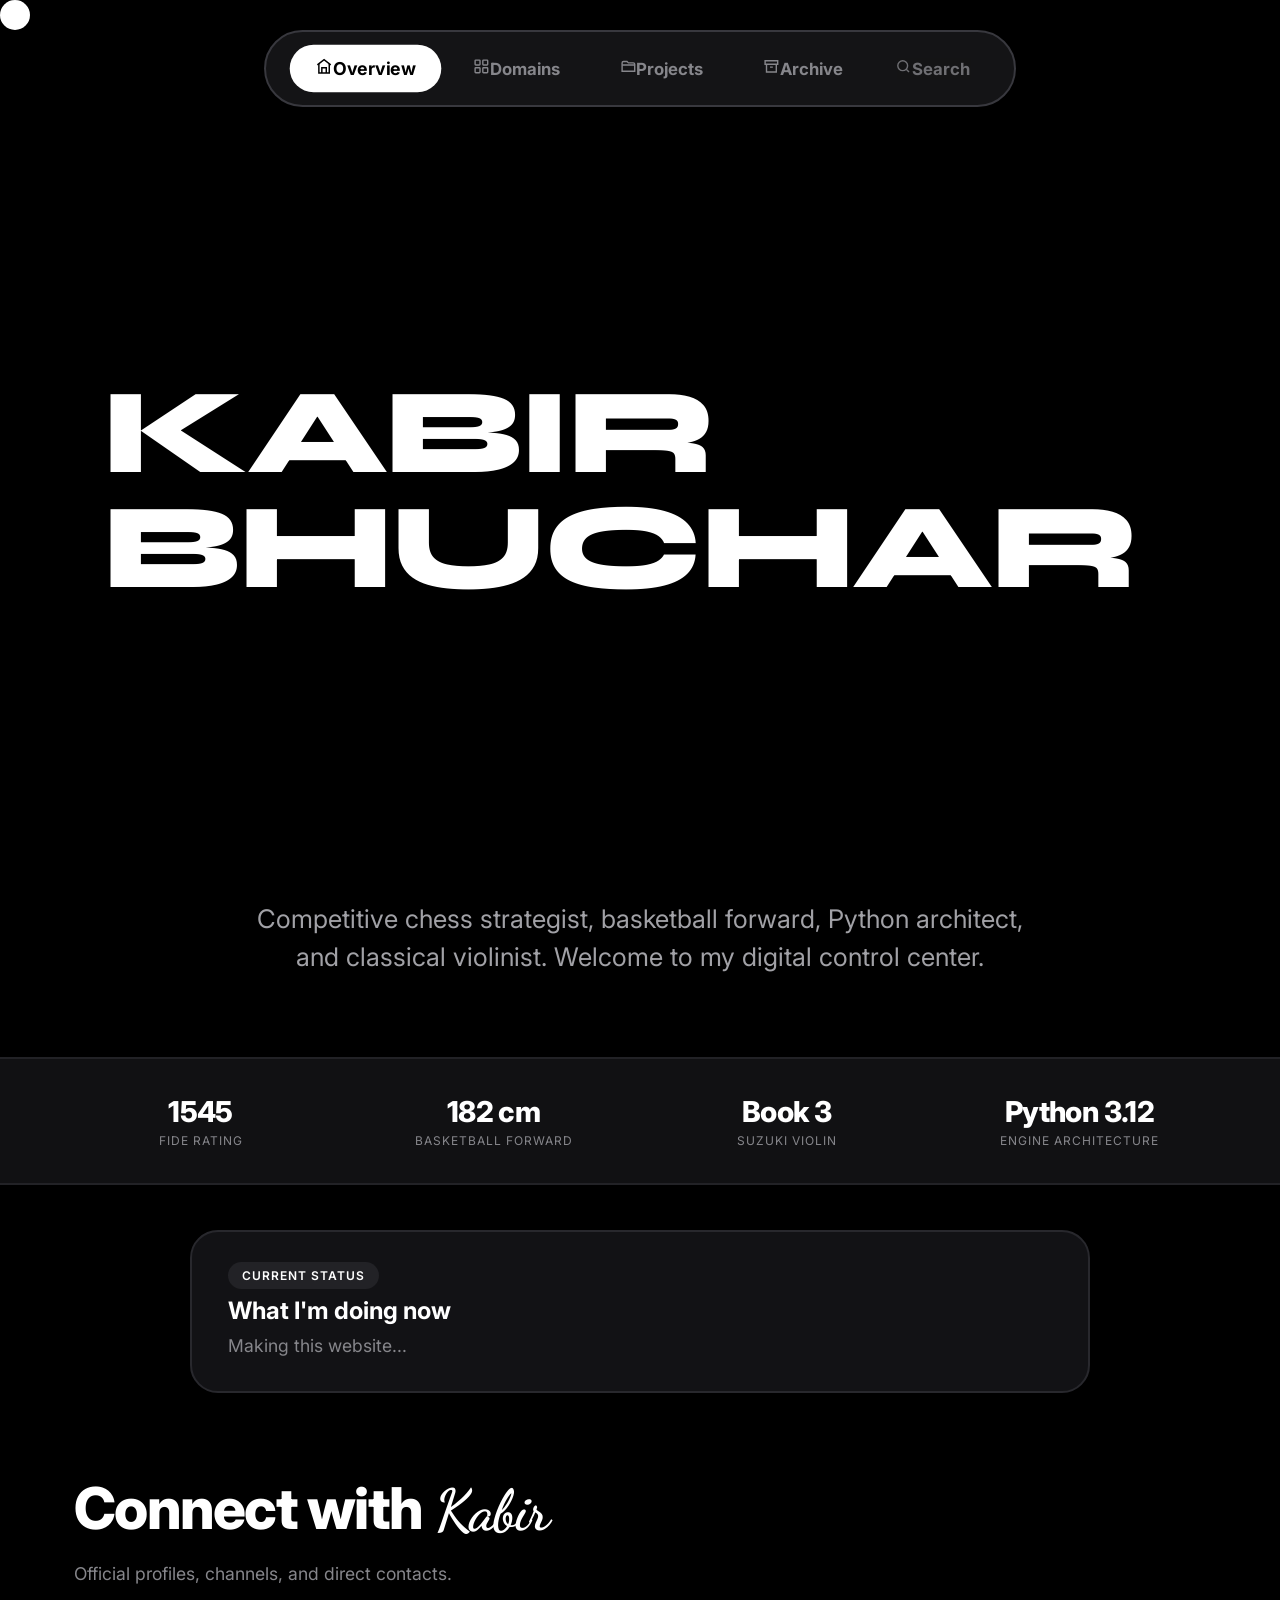
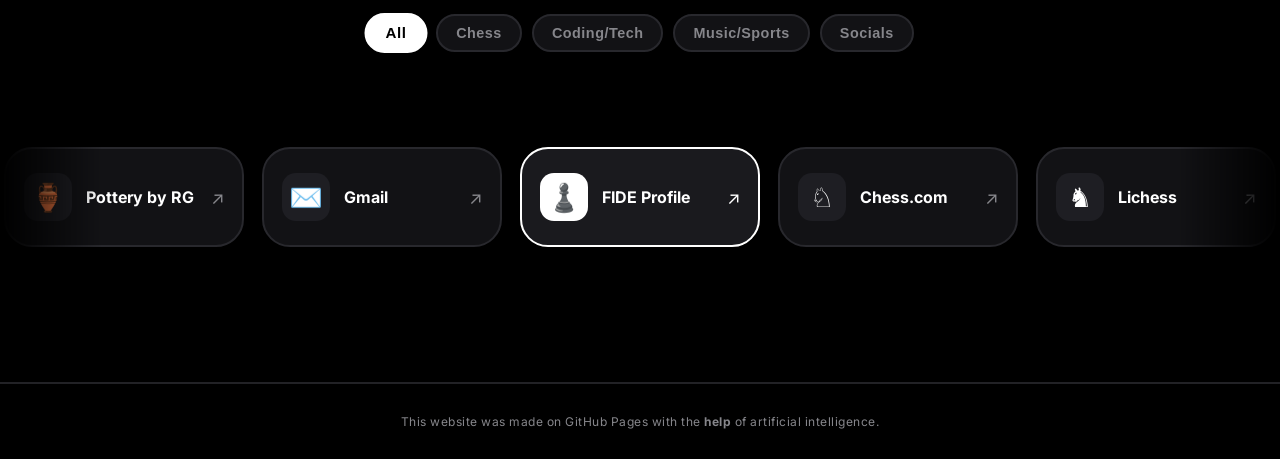
==== commit 7d1cad0c: "Redesign portfolio navigation and dashboards Co-Authored-By: Devin AI <158243242+devin-ai-integratio" ====
--- a/index.html
+++ b/index.html
@@ -2,7 +2,7 @@
 <html lang="en">
 <head>
     <meta charset="UTF-8">
-    <meta name="viewport" content="width=device-width, initial-scale=1.0">
+    <meta name="viewport" content="width=device-width, initial-scale=1.0, viewport-fit=cover">
     <title>Kabir Bhuchar</title>
 
     <meta name="description" content="Kabir Bhuchar&#39;s portfolio as a chess player, programmer, basketballer, violinist." />
@@ -17,7 +17,7 @@
 
     <link href="https://fonts.googleapis.com/css2?family=Dancing+Script:wght@700&family=Inter:wght@300;400;500;600;700;800;900&family=Syne:wght@700;800&display=swap" rel="stylesheet">
 
-    <link rel="stylesheet" href="assets/style.css?v=2e02ebfb">
+    <link rel="stylesheet" href="assets/style.css?v=3b4bd7d7">
 </head>
 <body>
 
@@ -33,11 +33,11 @@
     <button id="global-close-btn" class="close-btn" data-action="close-detail" aria-label="Close Modal">✕</button>
 
     <nav class="top-nav-container">
-        <button class="nav-tab active" data-target="tab-overview">Overview</button>
-        <button class="nav-tab" data-target="tab-domains">Domains</button>
-        <button class="nav-tab" data-target="tab-projects">Projects</button>
-        <button class="nav-tab" data-target="tab-archive">Archive</button>
-        <button class="nav-tab search-toggle" id="search-toggle" aria-label="Search (Ctrl+K)" title="Search (Ctrl+K)">🔍</button>
+        <button class="nav-tab active" data-target="tab-overview"><span class="nav-icon"><svg viewBox="0 0 24 24" width="1em" height="1em" fill="none" stroke="currentColor" stroke-width="2" aria-hidden="true"><path d="m3 10 9-7 9 7"/><path d="M5 9v12h14V9M9 21v-7h6v7"/></svg></span><span class="nav-label">Overview</span></button>
+        <button class="nav-tab" data-target="tab-domains"><span class="nav-icon"><svg viewBox="0 0 24 24" width="1em" height="1em" fill="none" stroke="currentColor" stroke-width="2" aria-hidden="true"><rect x="3" y="3" width="7" height="7" rx="1"/><rect x="14" y="3" width="7" height="7" rx="1"/><rect x="3" y="14" width="7" height="7" rx="1"/><rect x="14" y="14" width="7" height="7" rx="1"/></svg></span><span class="nav-label">Domains</span></button>
+        <button class="nav-tab" data-target="tab-projects"><span class="nav-icon"><svg viewBox="0 0 24 24" width="1em" height="1em" fill="none" stroke="currentColor" stroke-width="2" aria-hidden="true"><path d="M3 7a2 2 0 0 1 2-2h5l2 2h7a2 2 0 0 1 2 2v10H3z"/><path d="M3 10h18"/></svg></span><span class="nav-label">Projects</span></button>
+        <button class="nav-tab" data-target="tab-archive"><span class="nav-icon"><svg viewBox="0 0 24 24" width="1em" height="1em" fill="none" stroke="currentColor" stroke-width="2" aria-hidden="true"><path d="M3 4h18v5H3z"/><path d="M5 9v11h14V9M10 13h4"/></svg></span><span class="nav-label">Archive</span></button>
+        <button class="nav-tab search-toggle" id="search-toggle" aria-label="Search (Ctrl+K)" title="Search (Ctrl+K)"><span class="nav-icon"><svg viewBox="0 0 24 24" width="1em" height="1em" fill="none" stroke="currentColor" stroke-width="2" aria-hidden="true"><circle cx="11" cy="11" r="7"/><path d="m20 20-4-4"/></svg></span><span class="nav-label">Search</span></button>
     </nav>
 
     <div id="tab-overview" class="tab-content active-view">
@@ -49,7 +49,7 @@
         </main>
 
         <section class="intro-banner">
-            <p>Competitive chess strategist, basketball center, Python architect, and classical violinist. Welcome to my digital control center.</p>
+            <p>Competitive chess strategist, basketball forward, Python architect, and classical violinist. Welcome to my digital control center.</p>
         </section>
 
         <section class="specs-strip">
@@ -59,7 +59,7 @@
             </div>
             <div class="spec-item">
                 <div class="spec-value">182 cm</div>
-                <div class="spec-label">Basketball Center</div>
+                <div class="spec-label">Basketball Forward</div>
             </div>
             <div class="spec-item">
                 <div class="spec-value">Book 3</div>
@@ -80,87 +80,78 @@
         </section>
 
         <section class="connect-section">
-            <div style="max-width: 1300px; margin: 0 auto 30px auto; padding: 0 10px;">
+            <div class="connect-heading">
                 <h2 class="section-header-title">Connect with <span class="kabir-cursive">Kabir</span></h2>
                 <p class="section-subtitle" style="margin-bottom: 25px;">Official profiles, channels, and direct contacts.</p>
             </div>
 
             <!-- Category filter tabs -->
             <div class="connect-filters" role="tablist" aria-label="Filter profiles by category">
-            </div>
-
-            <!-- Auto-rotating carousel of profile cards -->
+                <button class="filter-tab active" role="tab" aria-pressed="true" data-category="all">All</button>
+                <button class="filter-tab" role="tab" aria-pressed="false" data-category="chess">Chess</button>
+                <button class="filter-tab" role="tab" aria-pressed="false" data-category="coding">Coding/Tech</button>
+                <button class="filter-tab" role="tab" aria-pressed="false" data-category="music-sports">Music/Sports</button>
+                <button class="filter-tab" role="tab" aria-pressed="false" data-category="socials">Socials</button>
+            </div>
+
             <section class="connect-carousel" aria-label="Profiles carousel">
-                <button class="carousel-nav carousel-prev" aria-label="Previous profile">‹</button>
-                <div class="connect-track" role="region" aria-live="polite">
+                <div class="connect-track" role="region" tabindex="0" aria-label="Connect profile cards">
                     <a href="http://ratings.fide.com/profile/498777" target="_blank" class="connect-card" data-category="chess">
-                        <span class="card-pill">chess</span>
                         <div class="connect-icon">♟️</div>
-                        <div class="connect-details"><h4>FIDE Profile</h4><p>Official 1545 tournament records</p></div>
+                        <div class="connect-details"><h4>FIDE Profile</h4><div class="connect-description"><div><p>Official 1545 tournament records</p></div></div></div>
                         <div class="connect-arrow">↗</div>
                     </a>
                     <a href="https://www.chess.com/member/aajukubaa" target="_blank" class="connect-card" data-category="chess">
-                        <span class="card-pill">chess</span>
                         <div class="connect-icon">♘</div>
-                        <div class="connect-details"><h4>Chess.com</h4><p>Blitz &amp; rapid online matches</p></div>
+                        <div class="connect-details"><h4>Chess.com</h4><div class="connect-description"><div><p>Blitz &amp; rapid online matches</p></div></div></div>
                         <div class="connect-arrow">↗</div>
                     </a>
                     <a href="https://lichess.org/@/onesandzeros" target="_blank" class="connect-card" data-category="chess">
-                        <span class="card-pill">chess</span>
                         <div class="connect-icon">♞</div>
-                        <div class="connect-details"><h4>Lichess</h4><p>Bullet &amp; puzzle training</p></div>
+                        <div class="connect-details"><h4>Lichess</h4><div class="connect-description"><div><p>Bullet &amp; puzzle training</p></div></div></div>
                         <div class="connect-arrow">↗</div>
                     </a>
                     <a href="https://github.com/aajukubaa" target="_blank" class="connect-card" data-category="coding">
-                        <span class="card-pill">coding</span>
                         <div class="connect-icon">💻</div>
-                        <div class="connect-details"><h4>GitHub</h4><p>Python repositories &amp; micro-apps</p></div>
+                        <div class="connect-details"><h4>GitHub</h4><div class="connect-description"><div><p>Python repositories &amp; micro-apps</p></div></div></div>
                         <div class="connect-arrow">↗</div>
                     </a>
                     <a href="https://replit.com/@Aajukubaa" target="_blank" class="connect-card" data-category="coding">
-                        <span class="card-pill">coding</span>
                         <div class="connect-icon">⚡</div>
-                        <div class="connect-details"><h4>Replit</h4><p>Live Python code execution</p></div>
+                        <div class="connect-details"><h4>Replit</h4><div class="connect-description"><div><p>Live Python code execution</p></div></div></div>
                         <div class="connect-arrow">↗</div>
                     </a>
                     <a href="https://www.youtube.com/@Aajukubaa" target="_blank" class="connect-card" data-category="music-sports">
-                        <span class="card-pill">music-sports</span>
                         <div class="connect-icon">▶️</div>
-                        <div class="connect-details"><h4>YouTube</h4><p>Video edits &amp; athletic highlights</p></div>
+                        <div class="connect-details"><h4>YouTube</h4><div class="connect-description"><div><p>Video edits &amp; athletic highlights</p></div></div></div>
                         <div class="connect-arrow">↗</div>
                     </a>
                     <a href="https://aajukubaa.medium.com/" target="_blank" class="connect-card" data-category="socials">
-                        <span class="card-pill">socials</span>
                         <div class="connect-icon">✍️</div>
-                        <div class="connect-details"><h4>Medium</h4><p>Articles and analytical logs</p></div>
+                        <div class="connect-details"><h4>Medium</h4><div class="connect-description"><div><p>Articles and analytical logs</p></div></div></div>
                         <div class="connect-arrow">↗</div>
                     </a>
                     <a href="https://www.duolingo.com/profile/Aajukubaa" target="_blank" class="connect-card" data-category="socials">
-                        <span class="card-pill">socials</span>
                         <div class="connect-icon">🦉</div>
-                        <div class="connect-details"><h4>Duolingo</h4><p>Daily streak &amp; language stats</p></div>
+                        <div class="connect-details"><h4>Duolingo</h4><div class="connect-description"><div><p>Daily streak &amp; language stats</p></div></div></div>
                         <div class="connect-arrow">↗</div>
                     </a>
                     <a href="https://www.vinted.co.uk/member/284456392" target="_blank" class="connect-card" data-category="socials">
-                        <span class="card-pill">socials</span>
                         <div class="connect-icon">🏷️</div>
-                        <div class="connect-details"><h4>Vinted</h4><p>Curated style storefront</p></div>
+                        <div class="connect-details"><h4>Vinted</h4><div class="connect-description"><div><p>Curated style storefront</p></div></div></div>
                         <div class="connect-arrow">↗</div>
                     </a>
                     <a href="https://www.etsy.com/uk/shop/PotterybyRG" target="_blank" class="connect-card" data-category="socials">
-                        <span class="card-pill">socials</span>
                         <div class="connect-icon">🏺</div>
-                        <div class="connect-details"><h4>Pottery by RG</h4><p>Handmade ceramic works</p></div>
+                        <div class="connect-details"><h4>Pottery by RG</h4><div class="connect-description"><div><p>Handmade ceramic works</p></div></div></div>
                         <div class="connect-arrow">↗</div>
                     </a>
                     <a href="mailto:kabirbhuchar@gmail.com" class="connect-card" data-category="socials">
-                        <span class="card-pill">socials</span>
                         <div class="connect-icon">✉️</div>
-                        <div class="connect-details"><h4>Gmail</h4><p>kabirbhuchar@gmail.com</p></div>
-                        <div class="connect-arrow">↗</div>
-                    </a>
-                </div>
-                <button class="carousel-nav carousel-next" aria-label="Next profile">›</button>
+                        <div class="connect-details"><h4>Gmail</h4><div class="connect-description"><div><p>kabirbhuchar@gmail.com</p></div></div></div>
+                        <div class="connect-arrow">↗</div>
+                    </a>
+                </div>
             </section>
         </section>
     </div>
@@ -190,7 +181,7 @@
                                 <img id="basketball-image" src="med-cup-photos/DSC09520.JPG" alt="Basketball action" loading="lazy">
                             </div>
                             <div class="card-preview">
-                                <p>6&#39;0&#34; Center dominating paint defense, rim protection, and high-intensity rebounding.</p>
+                                <p>6&#39;0&#34; Forward dominating paint defense, rim protection, and high-intensity rebounding.</p>
                                 <span class="card-action-btn">Inspect Profile →</span>
                             </div>
                         </div>
@@ -333,10 +324,10 @@
         <button class="lightbox-nav lightbox-next" data-action="lightbox-next" aria-label="Next">›</button>
     </div>
 
-    <script type="application/json" id="categories-data">{"chess": {"title": "CHESS", "badge": "STRATEGY", "bento": "\n                    <div class=\"bento-tile span-2\">\n                        <h4>Current Rating<\/h4>\n                        <h2>1545 FIDE<\/h2>\n                        <p style=\"margin-top:auto;\">Official competitive tournament bracket rating.<\/p>\n                    <\/div>\n                    <div class=\"bento-tile row-2\" style=\"background: #1c1c22; border-color: #44444d;\">\n                        <h4 style=\"color: #ffffff;\">Opening Base<\/h4>\n                        <h2 style=\"font-size: 5rem; margin-top:20px;\">1.e4<\/h2>\n                    <\/div>\n                    <div class=\"bento-tile\">\n                        <h4>Playstyle<\/h4>\n                        <p style=\"color:#fff; font-size:1.1rem; font-weight:600; margin-top:10px;\">Aggressive & Direct<\/p>\n                    <\/div>\n                    <div class=\"bento-tile span-2\">\n                        <h4>Time Controls<\/h4>\n                        <p style=\"color:#fff; font-size:1.1rem; font-weight:600; margin-top:10px;\">60+1 Hyper-Bullet & 3-Min Blitz<\/p>\n                    <\/div>\n                    <div class=\"bento-tile\">\n                        <h4>Black Defenses<\/h4>\n                        <p>Sicilian (1...c5)<br>Scandinavian (1...d5)<\/p>\n                    <\/div>\n                    <div class=\"bento-tile\">\n                        <h4>Tactical Streak<\/h4>\n                        <p style=\"color:#fff; font-weight:600;\">2800+ Puzzle Peak<\/p>\n                    <\/div>\n                    <div class=\"bento-tile span-2\">\n                        <h4>Club Standing<\/h4>\n                        <p style=\"color:#fff; font-weight:600;\">Top Board Representative & School Team MVP<\/p>\n                    <\/div>\n                    <a href=\"http://ratings.fide.com/profile/498777\" target=\"_blank\" class=\"bento-tile bento-tile-link\"><h4>\u265f\ufe0f FIDE Profile<\/h4><p>Official 1545 tournament records<\/p><span class=\"bento-link-arrow\">\u2197<\/span><\/a><a href=\"https://www.chess.com/member/aajukubaa\" target=\"_blank\" class=\"bento-tile bento-tile-link\"><h4>\u2658 Chess.com<\/h4><p>Blitz & rapid online matches<\/p><span class=\"bento-link-arrow\">\u2197<\/span><\/a><a href=\"https://lichess.org/@/onesandzeros\" target=\"_blank\" class=\"bento-tile bento-tile-link\"><h4>\u265e Lichess<\/h4><p>Bullet & puzzle training<\/p><span class=\"bento-link-arrow\">\u2197<\/span><\/a>\n                ", "content": "\n                    <div class=\"content-block\">\n                        <p class=\"lead-paragraph\">My game is defined by high-octane, uncompromising, and direct aggression. Whenever I sit down with the White pieces, I strictly initiate the batt[...]\n                    <\/div>\n\n                    <div class=\"content-block\">\n                        <h4>My Opening Repertoire & Philosophical Foundations<\/h4>\n                        <p>My goal in the opening is rapid piece activation, immediate central dominance, and forcing my opponents out of their comfort zones right from move one:<\/p>\n                        <ul>\n                            <li><strong>Against 1...e5 (Italian Game):<\/strong> I steer directly into the sharp, classic lines of the Italian Game with 3. Bc4. From there, I love launching the It[...]\n                            <li><strong>Against the French Defense (1...e6):<\/strong> I claim full central control using 2. d4 d5 3. Nc3 to set up active piece play, or I pivot into a King's Indi[...]\n                            <li><strong>Against the Scandinavian Defense (1...d5):<\/strong> I accept the challenge immediately with 2. exd5 Qxd5, followed by 3. Nc3 to kick their queen with tempo[...]\n                            <li><strong>Against the Caro-Kann Defense (1...c6):<\/strong> I refuse to let Black settle behind a quiet pawn wall, pushing 2. d4 d5 3. Nc3 to assert early space and m[...]\n                        <\/ul>\n                    <\/div>\n\n                    <div class=\"media-placeholder chess-portrait\"><img src=\"chess-photos/20250614_110030.jpg\" alt=\"Kabir playing chess 1\" loading=\"lazy\"><\/div>\n\n                    <div class=\"content-block\">\n                        <h4>Midgame Execution & Tactical DNA<\/h4>\n                        <p>Once the opening transitions into the middlegame, my primary focus turns toward heavy pawn storms and direct, decisive assaults on the enemy king. When I secure a spati[...]\n                    <\/div>\n\n                    <div class=\"media-placeholder chess-portrait\"><img src=\"chess-photos/20250614_111530.jpg\" alt=\"Kabir playing chess 2\" loading=\"lazy\"><\/div>\n\n                    <div class=\"content-block\">\n                        <h4>Endgame Strategy & Rating Progression<\/h4>\n                        <p>If a match reaches the endgame, my approach shifts toward relentless pawn promotion and active king participation. I push passed pawns with urgency while marching my ki[...]\n                        <\/div>\n\n                    <div class=\"media-placeholder chess-portrait\"><img src=\"chess-photos/20250614_120820.jpg\" alt=\"Kabir playing chess 3\" loading=\"lazy\"><\/div>\n\n                    <div class=\"content-block\">\n                        <p>This high-pressure playing identity has fueled my steady climb from sub-1000 levels up to a peak rating above 1451 Elo in longer rapid time controls. Along the way, I h[...]\n                    <\/div>\n\n                    <div class=\"media-placeholder chess-portrait\"><img src=\"chess-photos/20250614_140223.jpg\" alt=\"Kabir playing chess 4\" loading=\"lazy\"><\/div>\n\n                    <div class=\"content-block\">\n                        <h4>Goal<\/h4>\n                        <div class=\"goal-bar-card\">\n                        <div class=\"goal-bar-header\">\n                            <span class=\"goal-title\">\u265f\ufe0f FIDE Rating Target: 1800<\/span>\n                            <span class=\"goal-metric\">Current: 1545 / Target: 1800<\/span>\n                        <\/div>\n                        <div class=\"progress-track\">\n                            <div class=\"progress-fill\" style=\"width: 85%;\"><\/div>\n                        <\/div>\n                    <\/div>\n                    <\/div>\n\n                    <div class=\"content-block\">\n                        <h4>Live Chess.com Dashboard<\/h4>\n                        <div class=\"chess-widget\">\n                            <div class=\"chess-widget-header\">\n                                <span class=\"card-pill\">Live from Chess.com<\/span>\n                                <span id=\"chesscom-updated\" class=\"chess-updated\"><\/span>\n                            <\/div>\n                            <div id=\"chesscom-stats\" class=\"chess-stats-grid\">\n                                <p class=\"chess-dashboard-loading\">Loading live ratings\u2026<\/p>\n                            <\/div>\n                            <div class=\"chess-dashboard\">\n                                <div id=\"chesscom-games-list\" class=\"chess-games-list\">\n                                    <p class=\"chess-dashboard-loading\">Loading recent games\u2026<\/p>\n                                <\/div>\n                                <div class=\"chess-board-panel\">\n                                    <button class=\"chess-board-fullscreen-close\" aria-label=\"Exit fullscreen board\">\u2715<\/button>\n                                    <div id=\"chesscom-board\"><\/div>\n                                    <div class=\"chess-board-controls\">\n                                        <button id=\"chess-prev-move\" class=\"interactive-btn\" disabled>\u2190 Prev<\/button>\n                                        <span id=\"chess-move-indicator\">Select a game<\/span>\n                                        <button id=\"chess-next-move\" class=\"interactive-btn\" disabled>Next \u2192<\/button>\n                                    <\/div>\n                                    <p class=\"chess-board-hint\">Tap the board to expand it<\/p>\n                                <\/div>\n                            <\/div>\n                        <\/div>\n                    <\/div>\n                "}, "basketball": {"title": "BASKETBALL", "badge": "ATHLETICS", "bento": "\n                    <div class=\"bento-tile span-2\">\n                        <h4>Position<\/h4>\n                        <h2>6'0\" Center<\/h2>\n                        <p style=\"margin-top:auto;\">182 cm interior anchor.<\/p>\n                    <\/div>\n                    <div class=\"bento-tile span-2\">\n                        <h4>Focus Areas<\/h4>\n                        <p style=\"color:#fff; font-size:1.1rem; font-weight:600; margin-top:10px;\">Rim Protection & Box-outs<\/p>\n                    <\/div>\n                    <div class=\"bento-tile\">\n                        <h4>Rebounding<\/h4>\n                        <p style=\"color:#fff; font-weight:600;\">High-Intensity Glass Control<\/p>\n                    <\/div>\n                    <div class=\"bento-tile\">\n                        <h4>Tournament<\/h4>\n                        <p style=\"color:#fff; font-weight:600;\">Mediterranean Cup Captain<\/p>\n                    <\/div>\n                    <div class=\"bento-tile span-2\">\n                        <h4>Court Vision<\/h4>\n                        <p style=\"color:#fff; font-weight:600;\">High Post Passing & Screen Setting<\/p>\n                    <\/div>\n                ", "content": "\n                    <div class=\"content-block\">\n                        <p class=\"lead-paragraph\">At 6'0\" playing center, my game is built around mobile physical dominance, blending traditional low-post grit with face-up perimeter versatility.[...]\n                    <\/div>\n\n                    <div class=\"media-placeholder basketball-media\"><img src=\"med-cup-photos/DSC09640.JPG\" alt=\"Basketball action\" loading=\"lazy\"><\/div>\n\n                    <div class=\"content-block\">\n                        <h4>Offensive Arsenal: Post Touch & Face-Up Drives<\/h4>\n                        <p>My scoring identity revolves around high-efficiency interior moves and capitalizing on mismatches when slower defenders guard me:<\/p>\n                        <ul>\n                            <li><strong>Low-Post Scoring & Soft Touch:<\/strong> I establish firm deep post position, using patient pump fakes, drop steps, and a soft turnaround hook shot over con[...]\n                            <li><strong>Face-Up Dribble Attacks:<\/strong> I don't just stay stuck in the paint; I readily receive the ball at the top of the key or wing, put the ball on the deck,[...]\n                            <li><strong>Glass Cleaning & Putbacks:<\/strong> On the offensive boards, I track flight paths relentlessly, carving out space to grab missed shots and cash in on immed[...]\n                        <\/ul>\n                    <\/div>\n\n                    <div class=\"media-placeholder has-video basketball-media\"><video src=\"basketball-media/20260201_115601.mp4\" muted loop autoplay playsinline preload=\"metadata\"><\/video><\/div>\n\n                    <div class=\"content-block\">\n                        <h4>Defensive Anchor & Rim Protection<\/h4>\n                        <p>On the defensive end, I set the physical tone by locking down the key and controlling the defensive glass:<\/p>\n                        <ul>\n                            <li><strong>Verticality & Shot Contests:<\/strong> I use proper timing and vertical extension to disrupt interior drives at the rim, altering shots without getting baited into cheap foul trouble.<\/li>\n                            <li><strong>Physical Box-Outs:<\/strong> I use my lower center of gravity and core strength to body up opposing centers early, sealing them off to secure defensive rebounds cleanly.<\/li>\n                            <li><strong>High Motor & Recovery:<\/strong> My mobility allows me to hedge on perimeter screens and recover quickly back into the paint to safeguard the basket.<\/li>\n                        <\/ul>\n                    <\/div>\n\n                    <div class=\"media-placeholder has-video basketball-media\"><video src=\"basketball-media/20260201_120317.mp4\" muted loop autoplay playsinline preload=\"metadata\"><\/video><\/div>\n\n                    <div class=\"media-placeholder basketball-media\"><img src=\"med-cup-photos/DSC09543.JPG\" alt=\"Basketball action\" loading=\"lazy\"><\/div>\n\n                    <div class=\"content-block\">\n                        <h4>Player Profile & On-Court Metrics<\/h4>\n                        <table class=\"content-table\">\n                            <thead>\n                                <tr><th>Metric / Dimension<\/th><th>On-Court Execution<\/th><\/tr>\n                            <\/thead>\n                            <tbody>\n                                <tr><td>Position / Archetype<\/td><td>Mobile Center / Modern Point-Center<\/td><\/tr>\n                                <tr><td>Offensive Strengths<\/td><td>Face-up dribble drives, soft turnaround hooks, offensive putbacks<\/td><\/tr>\n                                <tr><td>Defensive Role<\/td><td>Paint anchor, shot alteration, defensive glass control<\/td><\/tr>\n                                <tr><td>Tactical Advantage<\/td><td>Out-pacing traditional static big men with quickness and floor spacing<\/td><\/tr>\n                            <\/tbody>\n                        <\/table>\n                    <\/div>\n\n                    <div class=\"media-placeholder basketball-media\"><img src=\"basketball-media/20260201_120254.jpg\" alt=\"Kabir playing basketball\" loading=\"lazy\"><\/div>\n\n                    <div class=\"content-block\">\n                        <p>I play with an energetic, unrelenting interior presence, wearing down my matchup by forcing them to defend both in the paint and out on the perimeter.<\/p>\n                    <\/div>\n\n                    <div class=\"media-placeholder has-video basketball-media\"><video src=\"basketball-media/20260317_163100.mp4\" muted loop autoplay playsinline preload=\"metadata\"><\/video><\/div>\n\n                    <!-- NEW: three additional basketball action clips (added 2026-10-17) -->\n                    <div class=\"media-placeholder has-video basketball-media\"><video src=\"basketball-media/20260920_125226.mp4\" muted loop autoplay playsinline preload=\"metadata\"><\/video><\/div>\n                    <div class=\"media-placeholder has-video basketball-media\"><video src=\"basketball-media/20260920_125247.mp4\" muted loop autoplay playsinline preload=\"metadata\"><\/video><\/div>\n                    <div class=\"media-placeholder has-video basketball-media\"><video src=\"basketball-media/20260920_125503.mp4\" muted loop autoplay playsinline preload=\"metadata\"><\/video><\/div>\n                "}, "coding": {"title": "CODING", "badge": "ENGINEERING", "bento": "\n                    <div class=\"bento-tile row-2 span-2\">\n                        <h4>Architecture<\/h4>\n                        <h2>Python 3.12<\/h2>\n                        <p style=\"margin-top:auto;\">Building automated backend scripts, data pipelines, and this very site's Python build system.<\/p>\n                    <\/div>\n                    <div class=\"bento-tile\">\n                        <h4>Frontend<\/h4>\n                        <p style=\"color:#fff; font-weight:600;\">HTML5, CSS3, DOM<\/p>\n                    <\/div>\n                    <div class=\"bento-tile\">\n                        <h4>Deployment<\/h4>\n                        <p style=\"color:#fff; font-weight:600;\">GitHub Pages<\/p>\n                    <\/div>\n                    <div class=\"bento-tile span-2\">\n                        <h4>Design Focus<\/h4>\n                        <p style=\"color:#fff; font-weight:600;\">Minimalist Solid Matte Interface<\/p>\n                    <\/div>\n                    <div class=\"bento-tile span-2\">\n                        <h4>Automation<\/h4>\n                        <p style=\"color:#fff; font-weight:600;\">Scripting & Data Pipelines<\/p>\n                    <\/div>\n                    <a href=\"https://github.com/aajukubaa\" target=\"_blank\" class=\"bento-tile bento-tile-link\"><h4>\ud83d\udcbb GitHub<\/h4><p>Python repositories & micro-apps<\/p><span class=\"bento-link-arrow\">\u2197<\/span><\/a><a href=\"https://replit.com/@Aajukubaa\" target=\"_blank\" class=\"bento-tile bento-tile-link\"><h4>\u26a1 Replit<\/h4><p>Live Python code execution<\/p><span class=\"bento-link-arrow\">\u2197<\/span><\/a>\n                ", "content": "\n                    <div class=\"content-block\">\n                        <p class=\"lead-paragraph\">I learn to code through Codingal, a live, one-on-one online coding platform. Each session builds on the last through structured modules that comb[...]\n                    <\/div>\n\n                    <div class=\"content-block\">\n                        <p>\ufffd My journey began when I earned my first certificate as a Python Programmer! \ud83d\udc0d This shows I've mastered the fundamental building blocks of programming. I learned[...]\n                        <p>\ud83d\udcaa I then leveled up my skills tremendously to become an Advance Python Developer! \ud83d\ude80 This achievement means I've dived much deeper into the world of programming. I[...]\n                        <p>\ud83c\udfae And the adventure continued as I became a Python Game Developer! \u2728 This is super exciting because it means I can now create my very own interactive games and app[...]\n                        <p>My certificates clearly show an impressive progression in my coding abilities! \ud83c\udf1f From understanding the core principles of Python programming to building advanced st[...]\n                        <p class=\"text-caption\">Generated on June 30, 2026<\/p>\n                    <\/div>\n\n                    <div class=\"content-block\">\n                        <h4>Certificates Earned<\/h4>\n                        <div class=\"certificate-grid\">\n                    <figure class=\"certificate-item\">\n                        <div class=\"media-placeholder certificate-frame\"><img src=\"certificates/python-programmer-certificate.jpg\" alt=\"Python Programmer certificate\" loading=\"lazy\"><\/div>\n                        <figcaption>Python Programmer<\/figcaption>\n                    <\/figure>\n                    <figure class=\"certificate-item\">\n                        <div class=\"media-placeholder certificate-frame\"><img src=\"certificates/advance-python-developer-certificate.jpg\" alt=\"Advance Python Developer certificate\" loading=\"lazy\"><\/div>\n                        <figcaption>Advance Python Developer<\/figcaption>\n                    <\/figure>\n                    <figure class=\"certificate-item\">\n                        <div class=\"media-placeholder certificate-frame\"><img src=\"certificates/python-game-developer-certificate.jpg\" alt=\"Python Game Developer certificate\" loading=\"lazy\"><\/div>\n                        <figcaption>Python Game Developer<\/figcaption>\n                    <\/figure>\n                    <figure class=\"certificate-item\">\n                        <div class=\"media-placeholder certificate-frame\"><img src=\"certificates/sql-developer-certificate.jpg\" alt=\"SQL Developer certificate\" loading=\"lazy\"><\/div>\n                        <figcaption>SQL Developer<\/figcaption>\n                    <\/figure>\n                    <\/div>\n                    <\/div>\n\n                    <div class=\"content-block\">\n                        <h4>Progress Reports<\/h4>\n                        <div class=\"progress-reports-list\">\n                    <a href=\"https://www.codingal.com/progress-reports/BF1vi6eL/\" target=\"_blank\" class=\"progress-report-row\">\n                        <span class=\"progress-report-number\">1<\/span>\n                        <span class=\"progress-report-label\">Python Basics<\/span>\n                        <span class=\"progress-report-arrow\">\u2197<\/span>\n                    <\/a>\n                    <a href=\"https://www.codingal.com/progress-reports/7spnyHqv/\" target=\"_blank\" class=\"progress-report-row\">\n                        <span class=\"progress-report-number\">2<\/span>\n                        <span class=\"progress-report-label\">Let's Begin with Loops<\/span>\n                        <span class=\"progress-report-arrow\">\u2197<\/span>\n                    <\/a>\n                    <a href=\"https://www.codingal.com/progress-reports/ZJ9DEg33/\" target=\"_blank\" class=\"progress-report-row\">\n                        <span class=\"progress-report-number\">3<\/span>\n                        <span class=\"progress-report-label\">Python Functions and Modules<\/span>\n                        <span class=\"progress-report-arrow\">\u2197<\/span>\n                    <\/a>\n                    <a href=\"https://www.codingal.com/progress-reports/hYlhSUfp/\" target=\"_blank\" class=\"progress-report-row\">\n                        <span class=\"progress-report-number\">4<\/span>\n                        <span class=\"progress-report-label\">Data Structures in Python<\/span>\n                        <span class=\"progress-report-arrow\">\u2197<\/span>\n                    <\/a>\n                    <a href=\"https://www.codingal.com/progress-reports/X8CeIftK/\" target=\"_blank\" class=\"progress-report-row\">\n                        <span class=\"progress-report-number\">5<\/span>\n                        <span class=\"progress-report-label\">Object Oriented Programming<\/span>\n                        <span class=\"progress-report-arrow\">\u2197<\/span>\n                    <\/a>\n                    <a href=\"https://www.codingal.com/progress-reports/LHAmYr9y/\" target=\"_blank\" class=\"progress-report-row\">\n                        <span class=\"progress-report-number\">6<\/span>\n                        <span class=\"progress-report-label\">Game Building with Pygame<\/span>\n                        <span class=\"progress-report-arrow\">\u2197<\/span>\n                    <\/a>\n                    <a href=\"https://www.codingal.com/progress-reports/jzQQUOGS/\" target=\"_blank\" class=\"progress-report-row\">\n                        <span class=\"progress-report-number\">7<\/span>\n                        <span class=\"progress-report-label\">GUI using Python Tkinter<\/span>\n                        <span class=\"progress-report-arrow\">\u2197<\/span>\n                    <\/a>\n                    <a href=\"https://www.codingal.com/progress-reports/p3mclR2g/\" target=\"_blank\" class=\"progress-report-row\">\n                        <span class=\"progress-report-number\">8<\/span>\n                        <span class=\"progress-report-label\">Welcome to Data Science<\/span>\n                        <span class=\"progress-report-arrow\">\u2197<\/span>\n                    <\/a>\n                    <a href=\"https://www.codingal.com/progress-reports/hTEKhhR0/\" target=\"_blank\" class=\"progress-report-row\">\n                        <span class=\"progress-report-number\">9<\/span>\n                        <span class=\"progress-report-label\">SQL<\/span>\n                        <span class=\"progress-report-arrow\">\u2197<\/span>\n                    <\/a>\n                    <a href=\"https://www.codingal.com/progress-reports/7hj2i3NV/\" target=\"_blank\" class=\"progress-report-row\">\n                        <span class=\"progress-report-number\">10<\/span>\n                        <span class=\"progress-report-label\">SQL using Python II<\/span>\n                        <span class=\"progress-report-arrow\">\u2197<\/span>\n                    <\/a>\n                    <\/div>\n                    <\/div>\n\n                    <div class=\"content-block\">\n                        <p>All of this Codingal work is also on my <a href=\"https://github.com/aajukubaa\" target=\"_blank\">GitHub<\/a> \u2014 each completed module is its own repository, and inside ea[...]\n                    <\/div>\n                "}, "music": {"title": "VIOLIN", "badge": "PERFORMANCE", "bento": "\n                    <div class=\"bento-tile span-2\">\n                        <h4>Repertoire Level<\/h4>\n                        <h2>Suzuki Book 3<\/h2>\n                    <\/div>\n                    <div class=\"bento-tile span-2\">\n                        <h4>Focus<\/h4>\n                        <p style=\"color:#fff; font-weight:600;\">Clean intonation & controlled bowing articulation<\/p>\n                    <\/div>\n                    <div class=\"bento-tile span-4\">\n                        <h4>Artistic Discipline<\/h4>\n                        <p style=\"color:#fff; font-weight:600;\">Classical piece interpretation, vibrato control, and tone purity.<\/p>\n                    <\/div>\n                ", "content": "\n                    <div class=\"content-block\">\n                        <h4>Progressing Through Suzuki Book 3<\/h4>\n                        <p>My violin studies follow the Suzuki Method, a repertoire-based approach that builds technique piece by piece rather than through dry drills alone. Each book raises the [...]\n                    <\/div>\n\n                    <div class=\"media-placeholder chess-portrait\"><img src=\"violin-photos/IMG_20250403_181316.jpg\" alt=\"Kabir playing violin 1\" loading=\"lazy\"><\/div>\n                    <div class=\"media-placeholder chess-portrait\"><img src=\"violin-photos/PXL_20260310_180215963.jpg\" alt=\"Kabir playing violin 2\" loading=\"lazy\"><\/div>\n\n                    <div class=\"content-block\">\n                        <h4>School Strings Ensemble<\/h4>\n                        <p>Alongside my individual Suzuki repertoire, I've been a member of my school's Strings Ensemble Group since Grade 6. The ensemble performs a broader, non-Suzuki repertoir[...]\n                    <\/div>\n\n                    <div class=\"media-placeholder chess-portrait\"><img src=\"violin-photos/PXL_20260310_192822793.jpg\" alt=\"Kabir playing violin 3\" loading=\"lazy\"><\/div>\n                    <div class=\"media-placeholder chess-portrait\"><img src=\"violin-photos/PXL_20260310_192858519.jpg\" alt=\"Kabir playing violin 4\" loading=\"lazy\"><\/div>\n\n                    <!-- NEW: Inline violin audio snippet (added 2026-10-17) -->\n                    <div class=\"content-block\">\n                        <h4>Audio Snippet \u2014 Suzuki Practice<\/h4>\n                        <p>Short excerpt from a practice session.<\/p>\n                        <div class=\"media-placeholder violin-audio\">\n                            <audio controls preload=\"metadata\" src=\"violin-media/20260310_192805.mp3\" aria-label=\"Violin practice audio\"><\/audio>\n                        <\/div>\n                    <\/div>\n\n                    <div class=\"content-block\">\n                        <h4>Goals<\/h4>\n                        <div class=\"goal-bar-card\">\n                        <div class=\"goal-bar-header\">\n                            <span class=\"goal-title\">\ud83c\udfbb Suzuki Violin Goal: Reach Book 5<\/span>\n                            <span class=\"goal-metric\">Current: Book 3 / Target: Book 5<\/span>\n                        <\/div>\n                        <div class=\"progress-track\">\n                            <div class=\"progress-fill\" style=\"width: 60%;\"><\/div>\n                        <\/div>\n                    <\/div><div class=\"goal-bar-card\">\n                        <div class=\"goal-bar-header\">\n                            <span class=\"goal-title\">\ud83c\udfbb Trinity Grade 3 Exam<\/span>\n                            <span class=\"goal-metric\">Current: In progress / Target: Pass Grade 3<\/span>\n                        <\/div>\n                        <div class=\"progress-track\">\n                            <div class=\"progress-fill\" style=\"width: 15%;\"><\/div>\n                        <\/div>\n                    <\/div>\n                    <\/div>\n\n                    <div class=\"content-block\">\n                        <h4>Videos<\/h4>\n                        <p>More to come in a future update.<\/p>\n                        <div class=\"photo-grid\">\n                            <div class=\"media-placeholder\">Video coming soon<\/div>\n                            <div class=\"media-placeholder\">Video coming soon<\/div>\n                        <\/div>\n                    <\/div>\n                "}, "presentations": {"title": "POWERPOINT", "badge": "ACADEMIC DECK ARCHITECTURE", "bento": "\n                    <div class=\"bento-tile span-4\">\n                        <h4>Design Standard<\/h4>\n                        <p style=\"color:#fff; font-weight:600; font-size:1.2rem;\">Minimalist typography & synchronized visual storytelling<\/p>\n                    <\/div>\n                    <div class=\"bento-tile span-2\">\n                        <h4>Layouts<\/h4>\n                        <p style=\"color:#fff; font-weight:600;\">Grid-aligned structure<\/p>\n                    <\/div>\n                    <div class=\"bento-tile span-2\">\n                        <h4>Visuals<\/h4>\n                        <p style=\"color:#fff; font-weight:600;\">High-impact contrast<\/p>\n                    <\/div>\n                ", "content": "\n                    <div class=\"content-block\">\n                        <h4>Slide Deck Design<\/h4>\n                        <p>Engineered dynamic visual presentations featuring clean hierarchical typography and synchronized animations.<\/p>\n                    <\/div>\n\n                    <div class=\"content-block\">\n                        <h4>Presentations<\/h4>\n                        <p>Tap any presentation for a quick summary.<\/p>\n                    <\/div>\n                    <div class=\"reveal-grid\">\n                    <div class=\"reveal-tile\" tabindex=\"0\" role=\"button\" aria-expanded=\"false\">\n                        <div class=\"reveal-tile-header\">\n                            <span class=\"reveal-tile-title\">Presentation 1<\/span>\n                            <span class=\"reveal-tile-icon\">+<\/span>\n                        <\/div>\n                        <div class=\"reveal-tile-body\">\n                            <p>Title and summary coming soon.<\/p>\n                        <\/div>\n                    <\/div>\n                    <div class=\"reveal-tile\" tabindex=\"0\" role=\"button\" aria-expanded=\"false\">\n                        <div class=\"reveal-tile-header\">\n                            <span class=\"reveal-tile-title\">Presentation 2<\/span>\n                            <span class=\"reveal-tile-icon\">+<\/span>\n                        <\/div>\n                        <div class=\"reveal-tile-body\">\n                            <p>Title and summary coming soon.<\/p>\n                        <\/div>\n                    <\/div>\n                    <\/div>\n                "}, "portfolios": {"title": "PORTFOLIOS", "badge": "CREATIVE SHOWCASE", "bento": "\n                    <div class=\"bento-tile span-4\">\n                        <h4>Archive Volume<\/h4>\n                        <h2>9+ Portfolios<\/h2>\n                    <\/div>\n                    <div class=\"bento-tile span-4\">\n                        <h4>Aesthetic<\/h4>\n                        <p style=\"color:#fff; font-weight:600;\">Monochromatic dark palettes & precision card architectures<\/p>\n                    <\/div>\n                ", "content": "\n                    <div class=\"content-block\">\n                        <h4>Visual Identity<\/h4>\n                        <p>A curated compilation of 9+ comprehensive design project portfolios highlighting minimalist layout grids.<\/p>\n                    <\/div>\n\n                    <div class=\"content-block\">\n                        <h4>Portfolios (Grades 6\u20138)<\/h4>\n                        <p>Tap any portfolio for a quick summary.<\/p>\n                    <\/div>\n                    <div class=\"reveal-grid\">\n                    <div class=\"reveal-tile\" tabindex=\"0\" role=\"button\" aria-expanded=\"false\">\n                        <div class=\"reveal-tile-header\">\n                            <span class=\"reveal-tile-title\">Grade 6 Portfolio 1<\/span>\n                            <span class=\"reveal-tile-icon\">+<\/span>\n                        <\/div>\n                        <div class=\"reveal-tile-body\">\n                            <p>Title and summary coming soon.<\/p>\n                        <\/div>\n                    <\/div>\n                    <div class=\"reveal-tile\" tabindex=\"0\" role=\"button\" aria-expanded=\"false\">\n                        <div class=\"reveal-tile-header\">\n                            <span class=\"reveal-tile-title\">Grade 6 Portfolio 2<\/span>\n                            <span class=\"reveal-tile-icon\">+<\/span>\n                        <\/div>\n                        <div class=\"reveal-tile-body\">\n                            <p>Title and summary coming soon.<\/p>\n                        <\/div>\n                    <\/div>\n                    <div class=\"reveal-tile\" tabindex=\"0\" role=\"button\" aria-expanded=\"false\">\n                        <div class=\"reveal-tile-header\">\n                            <span class=\"reveal-tile-title\">Grade 6 Portfolio 3<\/span>\n                            <span class=\"reveal-tile-icon\">+<\/span>\n                        <\/div>\n                        <div class=\"reveal-tile-body\">\n                            <p>Title and summary coming soon.<\/p>\n                        <\/div>\n                    <\/div>\n                    <div class=\"reveal-tile\" tabindex=\"0\" role=\"button\" aria-expanded=\"false\">\n                        <div class=\"reveal-tile-header\">\n                            <span class=\"reveal-tile-title\">Grade 7 Portfolio 1<\/span>\n                            <span class=\"reveal-tile-icon\">+<\/span>\n                        <\/div>\n                        <div class=\"reveal-tile-body\">\n                            <p>Title and summary coming soon.<\/p>\n                        <\/div>\n                    <\/div>\n                    <div class=\"reveal-tile\" tabindex=\"0\" role=\"button\" aria-expanded=\"false\">\n                        <div class=\"reveal-tile-header\">\n                            <span class=\"reveal-tile-title\">Grade 7 Portfolio 2<\/span>\n                            <span class=\"reveal-tile-icon\">+<\/span>\n                        <\/div>\n                        <div class=\"reveal-tile-body\">\n                            <p>Title and summary coming soon.<\/p>\n                        <\/div>\n                    <\/div>\n                    <div class=\"reveal-tile\" tabindex=\"0\" role=\"button\" aria-expanded=\"false\">\n                        <div class=\"reveal-tile-header\">\n                            <span class=\"reveal-tile-title\">Grade 7 Portfolio 3<\/span>\n                            <span class=\"reveal-tile-icon\">+<\/span>\n                        <\/div>\n                        <div class=\"reveal-tile-body\">\n                            <p>Title and summary coming soon.<\/p>\n                        <\/div>\n                    <\/div>\n                    <div class=\"reveal-tile\" tabindex=\"0\" role=\"button\" aria-expanded=\"false\">\n                        <div class=\"reveal-tile-header\">\n                            <span class=\"reveal-tile-title\">Grade 8 Portfolio 1<\/span>\n                            <span class=\"reveal-tile-icon\">+<\/span>\n                        <\/div>\n                        <div class=\"reveal-tile-body\">\n                            <p>Title and summary coming soon.<\/p>\n                        <\/div>\n                    <\/div>\n                    <div class=\"reveal-tile\" tabindex=\"0\" role=\"button\" aria-expanded=\"false\">\n                        <div class=\"reveal-tile-header\">\n                            <span class=\"reveal-tile-title\">Grade 8 Portfolio 2<\/span>\n                            <span class=\"reveal-tile-icon\">+<\/span>\n                        <\/div>\n                        <div class=\"reveal-tile-body\">\n                            <p>Title and summary coming soon.<\/p>\n                        <\/div>\n                    <\/div>\n                    <div class=\"reveal-tile\" tabindex=\"0\" role=\"button\" aria-expanded=\"false\">\n                        <div class=\"reveal-tile-header\">\n                            <span class=\"reveal-tile-title\">Grade 8 Portfolio 3<\/span>\n                            <span class=\"reveal-tile-icon\">+<\/span>\n                        <\/div>\n                        <div class=\"reveal-tile-body\">\n                            <p>Title and summary coming soon.<\/p>\n                        <\/div>\n                    <\/div>\n                    <\/div>\n                "}, "proj_basketball": {"title": "MEDITERRANEAN CUP", "badge": "TOURNAMENT CAPTAIN", "bento": "\n                    <div class=\"bento-tile span-4\">\n                        <h4>Role<\/h4>\n                        <h2>Team Captain<\/h2>\n                        <p style=\"margin-top:auto;\">Lead team strategy and on-court execution.<\/p>\n                    <\/div>\n                    <div class=\"bento-tile span-2\">\n                        <h4>Venue<\/h4>\n                        <p style=\"color:#fff; font-weight:600;\">International Circuit<\/p>\n                    <\/div>\n                    <div class=\"bento-tile span-2\">\n                        <h4>Impact<\/h4>\n                        <p style=\"color:#fff; font-weight:600;\">Paint Defense & Leadership<\/p>\n                    <\/div>\n                ", "content": "\n                    <div class=\"content-block\">\n                        <h4>Flying Out Alone<\/h4>\n                        <p>The Mediterranean Cup was the first time I ever traveled abroad completely by myself. Not with my family, not as part of a big group being walked through the airport by[...]\n                        <p>By the time I landed and made my way to the team hotel, that nervous energy had mostly turned into excitement. This was a real international tournament, with teams from[...]\n                    <\/div>\n\n                    <div class=\"media-placeholder\"><img src=\"med-cup-photos/DSC09519.JPG\" alt=\"Mediterranean Cup \u2014 photo 1\" loading=\"lazy\"><\/div>\n\n                    <div class=\"content-block\">\n                        <h4>Rained Out<\/h4>\n                        <p>The tournament was supposed to open with a full day of games, but it rained hard enough on day one that the entire schedule was cancelled. No games, no warm-ups on the [...]\n                        <p>What none of us realized yet was how much that single cancelled day was going to change everything that followed. The tournament still had eight games scheduled for our[...]\n                    <\/div>\n\n                    <div class=\"media-placeholder\"><img src=\"med-cup-photos/DSC09640.JPG\" alt=\"Mediterranean Cup \u2014 photo 2\" loading=\"lazy\"><\/div>\n\n                    <div class=\"content-block\">\n                        <h4>The Fall<\/h4>\n                        <p>Games finally got underway the next day, and it didn't take long for things to get complicated. Early in our very first game, I went down hard going for a loose ball \ufffd\ufffd[...]\n                        <p>That wasn't really an option. It was game one of what was about to become a very long day, and there was no version of the schedule where I could afford to sit out and [...]\n                    <\/div>\n\n                    <div class=\"media-placeholder\"><img src=\"med-cup-photos/DSC09543.JPG\" alt=\"Mediterranean Cup \u2014 photo 3\" loading=\"lazy\"><\/div>\n\n                    <div class=\"content-block\">\n                        <h4>Eight Games, One Day<\/h4>\n                        <p>Because the first day had been completely rained out, the tournament organizers compressed the entire remaining schedule to make sure every team still played its full s[...]\n                        <p>And I played every single minute of every single one of those eight games. Not most of the minutes, not in and out for rest \u2014 every minute, injuries included. By the [...]\n                    <\/div>\n\n                    <div class=\"media-placeholder\"><img src=\"med-cup-photos/DSC09585.JPG\" alt=\"Mediterranean Cup \u2014 photo 4\" loading=\"lazy\"><\/div>\n\n                    <div class=\"content-block\">\n                        <h4>Double-Teamed<\/h4>\n                        <p>By the time we reached the second-to-last game of that marathon day, fatigue had well and truly set in for everyone on the court, not just me. That game was against the[...]\n                        <p>I remember the specific feeling of it \u2014 catching the ball and suddenly having two defenders collapse on me at once, cutting off every angle I was used to having. It h[...]\n                    <\/div>\n\n                    <div class=\"media-placeholder\"><img src=\"med-cup-photos/DSC09603.JPG\" alt=\"Mediterranean Cup \u2014 photo 5\" loading=\"lazy\"><\/div>\n\n                    <div class=\"content-block\">\n                        <h4>Sixth Place<\/h4>\n                        <p>When the final standings came out, we'd finished sixth out of the eight teams in the tournament. Not the podium finish anyone dreams about walking in, but nowhere near [...]\n                        <p>Thinking back on the whole week \u2014 flying out on my own for the first time, losing an entire day to rain, falling and playing through real injuries for the rest of the[...]\n                    <\/div>\n\n                    <div class=\"media-placeholder\"><img src=\"med-cup-photos/DSC09714.JPG\" alt=\"Mediterranean Cup \u2014 photo 6\" loading=\"lazy\"><\/div><div class=\"media-placeholder\"><img src=\"med-cup-photos/DSC09732.JPG\" alt=\"Mediterranean Cup \u2014 photo 7\" loading=\"lazy\"><\/div><div class=\"media-placeholder\"><img src=\"med-cup-photos/DSC09744.JPG\" alt=\"Mediterranean Cup \u2014 photo 8\" loading=\"lazy\"><\/div>\n\n                    <div class=\"content-block\">\n                        <h4>Tournament Gallery<\/h4>\n                        <p>The rest of the photo set from the tournament.<\/p>\n                    <\/div>\n                    <div class=\"photo-grid\">\n                    <div class=\"media-placeholder\"><img src=\"med-cup-photos/DSC09520.JPG\" alt=\"Mediterranean Cup \u2014 photo 1\" loading=\"lazy\"><\/div>\n                    <div class=\"media-placeholder\"><img src=\"med-cup-photos/DSC09521.JPG\" alt=\"Mediterranean Cup \u2014 photo 2\" loading=\"lazy\"><\/div>\n                    <div class=\"media-placeholder\"><img src=\"med-cup-photos/DSC09642.JPG\" alt=\"Mediterranean Cup \u2014 photo 3\" loading=\"lazy\"><\/div>\n                    <div class=\"media-placeholder\"><img src=\"med-cup-photos/DSC09545.JPG\" alt=\"Mediterranean Cup \u2014 photo 4\" loading=\"lazy\"><\/div>\n                    <div class=\"media-placeholder\"><img src=\"med-cup-photos/DSC09547.JPG\" alt=\"Mediterranean Cup \u2014 photo 5\" loading=\"lazy\"><\/div>\n                    <div class=\"media-placeholder\"><img src=\"med-cup-photos/DSC09561.JPG\" alt=\"Mediterranean Cup \u2014 photo 6\" loading=\"lazy\"><\/div>\n                    <div class=\"media-placeholder\"><img src=\"med-cup-photos/DSC09586.JPG\" alt=\"Mediterranean Cup \u2014 photo 7\" loading=\"lazy\"><\/div>\n                    <div class=\"media-placeholder\"><img src=\"med-cup-photos/DSC09587.JPG\" alt=\"Mediterranean Cup \u2014 photo 8\" loading=\"lazy\"><\/div>\n                    <div class=\"media-placeholder\"><img src=\"med-cup-photos/DSC09588.JPG\" alt=\"Mediterranean Cup \u2014 photo 9\" loading=\"lazy\"><\/div>\n                    <div class=\"media-placeholder\"><img src=\"med-cup-photos/DSC09589.JPG\" alt=\"Mediterranean Cup \u2014 photo 10\" loading=\"lazy\"><\/div>\n                    <div class=\"media-placeholder\"><img src=\"med-cup-photos/DSC09590.JPG\" alt=\"Mediterranean Cup \u2014 photo 11\" loading=\"lazy\"><\/div>\n                    <div class=\"media-placeholder\"><img src=\"med-cup-photos/DSC09597.JPG\" alt=\"Mediterranean Cup \u2014 photo 12\" loading=\"lazy\"><\/div>\n                    <div class=\"media-placeholder\"><img src=\"med-cup-photos/DSC09615.JPG\" alt=\"Mediterranean Cup \u2014 photo 13\" loading=\"lazy\"><\/div>\n                    <div class=\"media-placeholder\"><img src=\"med-cup-photos/DSC09715.JPG\" alt=\"Mediterranean Cup \u2014 photo 14\" loading=\"lazy\"><\/div>\n                    <div class=\"media-placeholder\"><img src=\"med-cup-photos/DSC09716.JPG\" alt=\"Mediterranean Cup \u2014 photo 15\" loading=\"lazy\"><\/div>\n                    <div class=\"media-placeholder\"><img src=\"med-cup-photos/DSC09717.JPG\" alt=\"Mediterranean Cup \u2014 photo 16\" loading=\"lazy\"><\/div>\n                    <div class=\"media-placeholder\"><img src=\"med-cup-photos/DSC09729.JPG\" alt=\"Mediterranean Cup \u2014 photo 17\" loading=\"lazy\"><\/div>\n                    <div class=\"media-placeholder\"><img src=\"med-cup-photos/DSC09736.JPG\" alt=\"Mediterranean Cup \u2014 photo 18\" loading=\"lazy\"><\/div>\n                    <div class=\"media-placeholder\"><img src=\"med-cup-photos/DSC09737.JPG\" alt=\"Mediterranean Cup \u2014 photo 19\" loading=\"lazy\"><\/div>\n                    <div class=\"media-placeholder\"><img src=\"med-cup-photos/DSC09741.JPG\" alt=\"Mediterranean Cup \u2014 photo 20\" loading=\"lazy\"><\/div>\n                    <div class=\"media-placeholder\"><img src=\"med-cup-photos/DSC09743.JPG\" alt=\"Mediterranean Cup \u2014 photo 21\" loading=\"lazy\"><\/div>\n                    <\/div>\n                "}, "proj_website": {"title": "THIS SHOWCASE", "badge": "ARCHITECTURE", "bento": "\n                    <div class=\"bento-tile span-2\">\n                        <h4>Engine<\/h4>\n                        <h2>Python<\/h2>\n                    <\/div>\n                    <div class=\"bento-tile span-2\">\n                        <h4>Style<\/h4>\n                        <p style=\"color:#fff; font-weight:600; font-size:1.1rem; margin-top:10px;\">Solid Matte & Bento Grids<\/p>\n                    <\/div>\n                    <div class=\"bento-tile span-4\">\n                        <h4>Philosophy<\/h4>\n                        <p style=\"color:#fff; font-weight:600;\">Zero-bloat performance: Python builds it, plain JS/CSS run it.<\/p>\n                    <\/div>\n                    <a href=\"https://github.com/aajukubaa\" target=\"_blank\" class=\"bento-tile bento-tile-link\"><h4>\ud83d\udcbb GitHub<\/h4><p>Python repositories & micro-apps<\/p><span class=\"bento-link-arrow\">\u2197<\/span><\/a>\n                ", "content": "\n                    <div class=\"content-block\">\n                        <h4>Where This Started<\/h4>\n                        <p>This site didn't start out anything like it looks now. The very first version was a single enormous HTML file with everything crammed into it \u2014 the markup, close to a[...]\n                        <p>In practice, it was a performance disaster. Loading a complete Python runtime just to swap an image's source attribute and populate a details panel meant every single v[...]\n                    <\/div>\n\n                    <div class=\"content-block\">\n                        <h4>Deciding What \"Python-Centric\" Actually Meant<\/h4>\n                        <p>The first real turning point was realizing that \"Python-centric\" could mean two very different things: Python running live in the browser, which is what PyScript does, [...]\n                        <p>I went with build-time Python. It meant giving up the literal \"there's Python executing in your browser right now\" novelty, but it meant the site could genuinely be fas[...]\n                    <\/div>\n\n                    <div class=\"content-block\">\n                        <h4>Rebuilding It as a Real Static Site Generator<\/h4>\n                        <p>That decision meant rebuilding the entire site from the ground up. All of the PyScript was stripped out completely. In its place, the site became a small Python-based s[...]\n                        <p>This meant that changing a piece of text, a stat, or a project description became a matter of editing one clearly organized Python file, instead of hunting through near[...]\n                    <\/div>\n\n                    <div class=\"content-block\">\n                        <h4>Learning GitHub's Web Upload the Hard Way<\/h4>\n                        <p>Since I manage this repository entirely through GitHub's website rather than the command line, getting the new file structure live came with its own lessons. The first [...]\n                        <p>That turned into a real lesson about how to structure a project for someone uploading through a browser instead of git: keep folders one level deep wherever possible, a[...]\n                    <\/div>\n\n                    <div class=\"content-block\">\n                        <h4>Automating the Build Itself<\/h4>\n                        <p>Both of those upload mistakes were symptoms of the same underlying problem: rebuilding the site was a manual step I had to remember to do every single time. So a GitHub[...]\n                    <\/div>\n\n                    <div class=\"content-block\">\n                        <h4>Rebuilding the Photo Library<\/h4>\n                        <p>The images went through several full rounds of reorganization. The originals were low-quality, inconsistently named, and some of them referenced files that had never ac[...]\n                    <\/div>\n\n                    <div class=\"content-block\">\n                        <h4>A Full Design and Interaction Pass<\/h4>\n                        <p>Once the architecture and content pipeline were solid, the focus shifted to actually refining how the site felt to use. That meant fixing a custom cursor that would get[...]\n                    <\/div>\n\n                    <div class=\"content-block\">\n                        <h4>Adding Things That Actually Do Something<\/h4>\n                        <p>Beyond fixing what was already there, a few genuinely new pieces got built in. My Chess.com ratings, records, and recent games now load from a small Python script that[...]\n                    <\/div>\n\n                    <div class=\"content-block\">\n                        <h4>Where It Stands Now<\/h4>\n                        <p>The site keeps changing in fairly large jumps \u2014 entire sections have been deleted, moved, and reshuffled more than once as the actual content and priorities became cl[...]\n                    <\/div>\n                "}, "proj_chess": {"title": "CHESS CIRCUIT", "badge": "SCHOOL REPRESENTATIVE", "bento": "\n                    <div class=\"bento-tile span-2\">\n                        <h4>Accolade<\/h4>\n                        <h2>Best Player<\/h2>\n                        <p style=\"margin-top:auto;\">Top board performance.<\/p>\n                    <\/div>\n                    <div class=\"bento-tile span-2\">\n                        <h4>Format<\/h4>\n                        <p style=\"color:#fff; font-weight:600; font-size:1.1rem; margin-top:10px;\">In-School & External Circuits<\/p>\n                    <\/div>\n                    <div class=\"bento-tile span-4\">\n                        <h4>Record<\/h4>\n                        <p style=\"color:#fff; font-weight:600;\">Undefeated streak on Board 1 during regional school matches.<\/p>\n                    <\/div>\n                    <a href=\"http://ratings.fide.com/profile/498777\" target=\"_blank\" class=\"bento-tile bento-tile-link\"><h4>\u265f\ufe0f FIDE Profile<\/h4><p>Official 1545 tournament records<\/p><span class=\"bento-link-arrow\">\u2197<\/span><\/a><a href=\"https://www.chess.com/member/aajukubaa\" target=\"_blank\" class=\"bento-tile bento-tile-link\"><h4>\u2658 Chess.com<\/h4><p>Blitz & rapid online matches<\/p><span class=\"bento-link-arrow\">\u2197<\/span><\/a><a href=\"https://lichess.org/@/onesandzeros\" target=\"_blank\" class=\"bento-tile bento-tile-link\"><h4>\u265e Lichess<\/h4><p>Bullet & puzzle training<\/p><span class=\"bento-link-arrow\">\u2197<\/span><\/a>\n                ", "content": "\n                    <div class=\"content-block\">\n                        <h4>Competitive Milestones<\/h4>\n                        <p>Representing the school team on top boards, securing the Best Player award for highest win rate.<\/p>\n                    <\/div>\n\n                    <div class=\"content-block\">\n                        <h4>Representing My School<\/h4>\n                        <p>This tournament was my first time playing competitive chess as part of a school team rather than as an individual. That changed the whole feel of the event \u2014 every re[...]\n                        <p>Out of everyone on my team, I finished with the most individual wins. It was a genuinely tight event \u2014 we didn't come away with first place, but we also didn't finish[...]\n                    <\/div>\n                "}}</script>
-    <script src="assets/main.js?v=33426d24"></script>
-    <script src="assets/chess-dashboard.js?v=2e41388c"></script>
-    <script src="assets/search.js?v=5ba04966"></script>
+    <script type="application/json" id="categories-data">{"chess": {"title": "CHESS", "badge": "STRATEGY", "bento": "<div class=\"bento-tile size-wide\">\n                        <h4>Current Rating<\/h4>\n                        <h2>1545 FIDE<\/h2>\n                        <p style=\"margin-top:auto;\">Official competitive tournament bracket rating.<\/p>\n                    <\/div>\n<div class=\"bento-tile size-wide\" style=\"background: #1c1c22; border-color: #44444d;\">\n                        <h4 style=\"color: #ffffff;\">Opening Base<\/h4>\n                        <h2 style=\"font-size: 5rem; margin-top:20px;\">1.e4<\/h2>\n                    <\/div>\n<div class=\"bento-tile size-wide\">\n                        <h4>Playstyle<\/h4>\n                        <p style=\"color:#fff; font-size:1.1rem; font-weight:600; margin-top:10px;\">Aggressive & Direct<\/p>\n                    <\/div>\n<div class=\"bento-tile size-wide\">\n                        <h4>Time Controls<\/h4>\n                        <p style=\"color:#fff; font-size:1.1rem; font-weight:600; margin-top:10px;\">60+1 Hyper-Bullet & 3-Min Blitz<\/p>\n                    <\/div>\n<div class=\"bento-tile size-wide\">\n                        <h4>Black Defenses<\/h4>\n                        <p>Sicilian (1...c5)<br>Scandinavian (1...d5)<\/p>\n                    <\/div>\n<div class=\"bento-tile size-wide\">\n                        <h4>Tactical Streak<\/h4>\n                        <p style=\"color:#fff; font-weight:600;\">2800+ Puzzle Peak<\/p>\n                    <\/div>\n<div class=\"bento-tile size-wide\">\n                        <h4>Club Standing<\/h4>\n                        <p style=\"color:#fff; font-weight:600;\">Top Board Representative & School Team MVP<\/p>\n                    <\/div>\n<a href=\"http://ratings.fide.com/profile/498777\" target=\"_blank\" rel=\"noopener\" class=\"bento-tile bento-tile-link size-wide\"><h4>\u265f\ufe0f FIDE Profile<\/h4><p>Official 1545 tournament records<\/p><span class=\"bento-link-arrow\">\u2197<\/span><\/a>\n<a href=\"https://www.chess.com/member/aajukubaa\" target=\"_blank\" rel=\"noopener\" class=\"bento-tile bento-tile-link size-wide\"><h4>\u2658 Chess.com<\/h4><p>Blitz & rapid online matches<\/p><span class=\"bento-link-arrow\">\u2197<\/span><\/a>\n<a href=\"https://lichess.org/@/onesandzeros\" target=\"_blank\" rel=\"noopener\" class=\"bento-tile bento-tile-link size-wide\"><h4>\u265e Lichess<\/h4><p>Bullet & puzzle training<\/p><span class=\"bento-link-arrow\">\u2197<\/span><\/a>", "content": "\n                    <div class=\"content-block\">\n                        <p class=\"lead-paragraph\">My game is defined by high-octane, uncompromising, and direct aggression. Whenever I sit down with the White pieces, I strictly initiate the batt[...]\n                    <\/div>\n\n                    <div class=\"content-block\">\n                        <h4>My Opening Repertoire & Philosophical Foundations<\/h4>\n                        <p>My goal in the opening is rapid piece activation, immediate central dominance, and forcing my opponents out of their comfort zones right from move one:<\/p>\n                        <ul>\n                            <li><strong>Against 1...e5 (Italian Game):<\/strong> I steer directly into the sharp, classic lines of the Italian Game with 3. Bc4. From there, I love launching the It[...]\n                            <li><strong>Against the French Defense (1...e6):<\/strong> I claim full central control using 2. d4 d5 3. Nc3 to set up active piece play, or I pivot into a King's Indi[...]\n                            <li><strong>Against the Scandinavian Defense (1...d5):<\/strong> I accept the challenge immediately with 2. exd5 Qxd5, followed by 3. Nc3 to kick their queen with tempo[...]\n                            <li><strong>Against the Caro-Kann Defense (1...c6):<\/strong> I refuse to let Black settle behind a quiet pawn wall, pushing 2. d4 d5 3. Nc3 to assert early space and m[...]\n                        <\/ul>\n                    <\/div>\n\n                    <div class=\"media-placeholder chess-portrait\"><img src=\"chess-photos/20250614_110030.jpg\" alt=\"Kabir playing chess 1\" loading=\"lazy\"><\/div>\n\n                    <div class=\"content-block\">\n                        <h4>Midgame Execution & Tactical DNA<\/h4>\n                        <p>Once the opening transitions into the middlegame, my primary focus turns toward heavy pawn storms and direct, decisive assaults on the enemy king. When I secure a spati[...]\n                    <\/div>\n\n                    <div class=\"media-placeholder chess-portrait\"><img src=\"chess-photos/20250614_111530.jpg\" alt=\"Kabir playing chess 2\" loading=\"lazy\"><\/div>\n\n                    <div class=\"content-block\">\n                        <h4>Endgame Strategy & Rating Progression<\/h4>\n                        <p>If a match reaches the endgame, my approach shifts toward relentless pawn promotion and active king participation. I push passed pawns with urgency while marching my ki[...]\n                        <\/div>\n\n                    <div class=\"media-placeholder chess-portrait\"><img src=\"chess-photos/20250614_120820.jpg\" alt=\"Kabir playing chess 3\" loading=\"lazy\"><\/div>\n\n                    <div class=\"content-block\">\n                        <p>This high-pressure playing identity has fueled my steady climb from sub-1000 levels up to a peak rating above 1451 Elo in longer rapid time controls. Along the way, I h[...]\n                    <\/div>\n\n                    <div class=\"media-placeholder chess-portrait\"><img src=\"chess-photos/20250614_140223.jpg\" alt=\"Kabir playing chess 4\" loading=\"lazy\"><\/div>\n\n                    <div class=\"content-block\">\n                        <h4>Goal<\/h4>\n                        <div class=\"goal-bar-card\">\n                        <div class=\"goal-bar-header\">\n                            <span class=\"goal-title\">\u265f\ufe0f FIDE Rating Target: 1800<\/span>\n                            <span class=\"goal-metric\">Current: 1545 / Target: 1800<\/span>\n                        <\/div>\n                        <div class=\"progress-track\">\n                            <div class=\"progress-fill\" style=\"width: 85%;\"><\/div>\n                        <\/div>\n                    <\/div>\n                    <\/div>\n\n                    <div class=\"content-block\">\n                        <h4>Live Chess.com Dashboard<\/h4>\n                        <div class=\"chess-widget\">\n                            <div class=\"chess-widget-header\">\n                                <span class=\"card-pill\">Live from Chess.com<\/span>\n                                <span id=\"chesscom-updated\" class=\"chess-updated\"><\/span>\n                            <\/div>\n                            <div id=\"chesscom-stats\" class=\"chess-stats-grid\">\n                                <p class=\"chess-dashboard-loading\">Loading live ratings\u2026<\/p>\n                            <\/div>\n                            <section class=\"chess-featured-games\"><h4>Featured Games<\/h4><div class=\"chess-game-grid\"><div class=\"chess-game-placeholder\">\u265f Game 1 \u2014 Chess.com embed coming soon<\/div><div class=\"chess-game-placeholder\">\u265f Game 2 \u2014 Chess.com embed coming soon<\/div><div class=\"chess-game-placeholder\">\u265f Game 3 \u2014 Chess.com embed coming soon<\/div><div class=\"chess-game-placeholder\">\u265f Game 4 \u2014 Chess.com embed coming soon<\/div><div class=\"chess-game-placeholder\">\u265f Game 5 \u2014 Chess.com embed coming soon<\/div><\/div><\/section>\n                        <\/div>\n                    <\/div>\n                "}, "basketball": {"title": "BASKETBALL", "badge": "ATHLETICS", "bento": "<div class=\"bento-tile size-wide\">\n                        <h4>Position<\/h4>\n                        <h2>6'0\" Forward<\/h2>\n                        <p style=\"margin-top:auto;\">182 cm interior anchor.<\/p>\n                    <\/div>\n<div class=\"bento-tile size-wide\">\n                        <h4>Focus Areas<\/h4>\n                        <p style=\"color:#fff; font-size:1.1rem; font-weight:600; margin-top:10px;\">Rim Protection & Box-outs<\/p>\n                    <\/div>\n<div class=\"bento-tile size-sm\">\n                        <h4>Rebounding<\/h4>\n                        <p style=\"color:#fff; font-weight:600;\">High-Intensity Glass Control<\/p>\n                    <\/div>\n<div class=\"bento-tile size-sm\">\n                        <h4>Tournament<\/h4>\n                        <p style=\"color:#fff; font-weight:600;\">Mediterranean Cup Captain<\/p>\n                    <\/div>\n<div class=\"bento-tile size-wide\">\n                        <h4>Court Vision<\/h4>\n                        <p style=\"color:#fff; font-weight:600;\">High Post Passing & Screen Setting<\/p>\n                    <\/div>", "content": "\n                    <div class=\"content-block\">\n                        <p class=\"lead-paragraph\">At 6'0\" playing forward, my game is built around mobile physical dominance, blending traditional low-post grit with face-up perimeter versatility.[...]\n                    <\/div>\n\n                    <div class=\"media-placeholder basketball-media\"><img src=\"basketball-media/20260201_115535.jpg\" alt=\"Basketball action\" loading=\"lazy\"><\/div>\n\n                    <div class=\"content-block\">\n                        <h4>Offensive Arsenal: Post Touch & Face-Up Drives<\/h4>\n                        <p>My scoring identity revolves around high-efficiency interior moves and capitalizing on mismatches when slower defenders guard me:<\/p>\n                        <ul>\n                            <li><strong>Low-Post Scoring & Soft Touch:<\/strong> I establish firm deep post position, using patient pump fakes, drop steps, and a soft turnaround hook shot over con[...]\n                            <li><strong>Face-Up Dribble Attacks:<\/strong> I don't just stay stuck in the paint; I readily receive the ball at the top of the key or wing, put the ball on the deck,[...]\n                            <li><strong>Glass Cleaning & Putbacks:<\/strong> On the offensive boards, I track flight paths relentlessly, carving out space to grab missed shots and cash in on immed[...]\n                        <\/ul>\n                    <\/div>\n\n                    <div class=\"media-placeholder has-video basketball-media\"><video src=\"basketball-media/20260201_115601.mp4\" muted loop autoplay playsinline preload=\"metadata\"><\/video><\/div>\n\n                    <div class=\"content-block\">\n                        <h4>Defensive Anchor & Rim Protection<\/h4>\n                        <p>On the defensive end, I set the physical tone by locking down the key and controlling the defensive glass:<\/p>\n                        <ul>\n                            <li><strong>Verticality & Shot Contests:<\/strong> I use proper timing and vertical extension to disrupt interior drives at the rim, altering shots without getting baited into cheap foul trouble.<\/li>\n                            <li><strong>Physical Box-Outs:<\/strong> I use my lower center of gravity and core strength to body up opposing centers early, sealing them off to secure defensive rebounds cleanly.<\/li>\n                            <li><strong>High Motor & Recovery:<\/strong> My mobility allows me to hedge on perimeter screens and recover quickly back into the paint to safeguard the basket.<\/li>\n                        <\/ul>\n                    <\/div>\n\n                    <div class=\"media-placeholder has-video basketball-media\"><video src=\"basketball-media/20260201_120317.mp4\" muted loop autoplay playsinline preload=\"metadata\"><\/video><\/div>\n\n                    <div class=\"media-placeholder basketball-media\"><img src=\"med-cup-photos/DSC09543.JPG\" alt=\"Basketball action\" loading=\"lazy\"><\/div>\n\n                    <div class=\"content-block\">\n                        <h4>Player Profile & On-Court Metrics<\/h4>\n                        <table class=\"content-table\">\n                            <thead>\n                                <tr><th>Metric / Dimension<\/th><th>On-Court Execution<\/th><\/tr>\n                            <\/thead>\n                            <tbody>\n                                <tr><td>Position / Archetype<\/td><td>Mobile Forward / Modern Point-Forward<\/td><\/tr>\n                                <tr><td>Offensive Strengths<\/td><td>Face-up dribble drives, soft turnaround hooks, offensive putbacks<\/td><\/tr>\n                                <tr><td>Defensive Role<\/td><td>Paint anchor, shot alteration, defensive glass control<\/td><\/tr>\n                                <tr><td>Tactical Advantage<\/td><td>Out-pacing traditional static big men with quickness and floor spacing<\/td><\/tr>\n                            <\/tbody>\n                        <\/table>\n                    <\/div>\n\n                    <div class=\"media-placeholder basketball-media\"><img src=\"basketball-media/20260201_120254.jpg\" alt=\"Kabir playing basketball\" loading=\"lazy\"><\/div>\n\n                    <div class=\"content-block\">\n                        <p>I play with an energetic, unrelenting interior presence, wearing down my matchup by forcing them to defend both in the paint and out on the perimeter.<\/p>\n                    <\/div>\n\n                    <div class=\"media-placeholder has-video basketball-media\"><video src=\"basketball-media/20260317_163100.mp4\" muted loop autoplay playsinline preload=\"metadata\"><\/video><\/div>\n\n                    <!-- NEW: three additional basketball action clips (added 2026-10-17) -->\n                    <div class=\"media-placeholder has-video basketball-media\"><video src=\"basketball-media/20260920_125226.mp4\" muted loop autoplay playsinline preload=\"metadata\"><\/video><\/div>\n                    <div class=\"media-placeholder has-video basketball-media\"><video src=\"basketball-media/20260920_125247.mp4\" muted loop autoplay playsinline preload=\"metadata\"><\/video><\/div>\n                    <div class=\"media-placeholder has-video basketball-media\"><video src=\"basketball-media/20260920_125503.mp4\" muted loop autoplay playsinline preload=\"metadata\"><\/video><\/div>\n                "}, "coding": {"title": "CODING", "badge": "ENGINEERING", "bento": "<div class=\"bento-tile size-big\">\n                        <h4>Architecture<\/h4>\n                        <h2>Python 3.12<\/h2>\n                        <p style=\"margin-top:auto;\">Building automated backend scripts, data pipelines, and this very site's Python build system.<\/p>\n                    <\/div>\n<div class=\"bento-tile size-sm\">\n                        <h4>Frontend<\/h4>\n                        <p style=\"color:#fff; font-weight:600;\">HTML5, CSS3, DOM<\/p>\n                    <\/div>\n<div class=\"bento-tile size-sm\">\n                        <h4>Deployment<\/h4>\n                        <p style=\"color:#fff; font-weight:600;\">GitHub Pages<\/p>\n                    <\/div>\n<div class=\"bento-tile size-wide\">\n                        <h4>Design Focus<\/h4>\n                        <p style=\"color:#fff; font-weight:600;\">Minimalist Solid Matte Interface<\/p>\n                    <\/div>\n<div class=\"bento-tile size-wide\">\n                        <h4>Automation<\/h4>\n                        <p style=\"color:#fff; font-weight:600;\">Scripting & Data Pipelines<\/p>\n                    <\/div>\n<a href=\"https://github.com/aajukubaa\" target=\"_blank\" rel=\"noopener\" class=\"bento-tile bento-tile-link size-sm\"><h4>\ud83d\udcbb GitHub<\/h4><p>Python repositories & micro-apps<\/p><span class=\"bento-link-arrow\">\u2197<\/span><\/a>\n<a href=\"https://replit.com/@Aajukubaa\" target=\"_blank\" rel=\"noopener\" class=\"bento-tile bento-tile-link size-sm\"><h4>\u26a1 Replit<\/h4><p>Live Python code execution<\/p><span class=\"bento-link-arrow\">\u2197<\/span><\/a>", "content": "\n                    <div class=\"content-block\">\n                        <p class=\"lead-paragraph\">I learn to code through Codingal, a live, one-on-one online coding platform. Each session builds on the last through structured modules that comb[...]\n                    <\/div>\n\n                    <div class=\"content-block\">\n                        <p>\ufffd My journey began when I earned my first certificate as a Python Programmer! \ud83d\udc0d This shows I've mastered the fundamental building blocks of programming. I learned[...]\n                        <p>\ud83d\udcaa I then leveled up my skills tremendously to become an Advance Python Developer! \ud83d\ude80 This achievement means I've dived much deeper into the world of programming. I[...]\n                        <p>\ud83c\udfae And the adventure continued as I became a Python Game Developer! \u2728 This is super exciting because it means I can now create my very own interactive games and app[...]\n                        <p>My certificates clearly show an impressive progression in my coding abilities! \ud83c\udf1f From understanding the core principles of Python programming to building advanced st[...]\n                        <p class=\"text-caption\">Generated on June 30, 2026<\/p>\n                    <\/div>\n\n                    <div class=\"content-block\">\n                        <h4>Certificates Earned<\/h4>\n                        <div class=\"certificate-grid\">\n                    <figure class=\"certificate-item\">\n                        <div class=\"media-placeholder certificate-frame\"><img src=\"certificates/python-programmer-certificate.jpg\" alt=\"Python Programmer certificate\" loading=\"lazy\"><\/div>\n                        <figcaption>Python Programmer<\/figcaption>\n                    <\/figure>\n                    <figure class=\"certificate-item\">\n                        <div class=\"media-placeholder certificate-frame\"><img src=\"certificates/advance-python-developer-certificate.jpg\" alt=\"Advance Python Developer certificate\" loading=\"lazy\"><\/div>\n                        <figcaption>Advance Python Developer<\/figcaption>\n                    <\/figure>\n                    <figure class=\"certificate-item\">\n                        <div class=\"media-placeholder certificate-frame\"><img src=\"certificates/python-game-developer-certificate.jpg\" alt=\"Python Game Developer certificate\" loading=\"lazy\"><\/div>\n                        <figcaption>Python Game Developer<\/figcaption>\n                    <\/figure>\n                    <figure class=\"certificate-item\">\n                        <div class=\"media-placeholder certificate-frame\"><img src=\"certificates/sql-developer-certificate.jpg\" alt=\"SQL Developer certificate\" loading=\"lazy\"><\/div>\n                        <figcaption>SQL Developer<\/figcaption>\n                    <\/figure>\n                    <\/div>\n                    <\/div>\n\n                    <div class=\"content-block\">\n                        <h4>Progress Reports<\/h4>\n                        <div class=\"progress-reports-list\">\n                    <a href=\"https://www.codingal.com/progress-reports/BF1vi6eL/\" target=\"_blank\" class=\"progress-report-row\">\n                        <span class=\"progress-report-number\">1<\/span>\n                        <span class=\"progress-report-label\">Python Basics<\/span>\n                        <span class=\"progress-report-arrow\">\u2197<\/span>\n                    <\/a>\n                    <a href=\"https://www.codingal.com/progress-reports/7spnyHqv/\" target=\"_blank\" class=\"progress-report-row\">\n                        <span class=\"progress-report-number\">2<\/span>\n                        <span class=\"progress-report-label\">Let's Begin with Loops<\/span>\n                        <span class=\"progress-report-arrow\">\u2197<\/span>\n                    <\/a>\n                    <a href=\"https://www.codingal.com/progress-reports/ZJ9DEg33/\" target=\"_blank\" class=\"progress-report-row\">\n                        <span class=\"progress-report-number\">3<\/span>\n                        <span class=\"progress-report-label\">Python Functions and Modules<\/span>\n                        <span class=\"progress-report-arrow\">\u2197<\/span>\n                    <\/a>\n                    <a href=\"https://www.codingal.com/progress-reports/hYlhSUfp/\" target=\"_blank\" class=\"progress-report-row\">\n                        <span class=\"progress-report-number\">4<\/span>\n                        <span class=\"progress-report-label\">Data Structures in Python<\/span>\n                        <span class=\"progress-report-arrow\">\u2197<\/span>\n                    <\/a>\n                    <a href=\"https://www.codingal.com/progress-reports/X8CeIftK/\" target=\"_blank\" class=\"progress-report-row\">\n                        <span class=\"progress-report-number\">5<\/span>\n                        <span class=\"progress-report-label\">Object Oriented Programming<\/span>\n                        <span class=\"progress-report-arrow\">\u2197<\/span>\n                    <\/a>\n                    <a href=\"https://www.codingal.com/progress-reports/LHAmYr9y/\" target=\"_blank\" class=\"progress-report-row\">\n                        <span class=\"progress-report-number\">6<\/span>\n                        <span class=\"progress-report-label\">Game Building with Pygame<\/span>\n                        <span class=\"progress-report-arrow\">\u2197<\/span>\n                    <\/a>\n                    <a href=\"https://www.codingal.com/progress-reports/jzQQUOGS/\" target=\"_blank\" class=\"progress-report-row\">\n                        <span class=\"progress-report-number\">7<\/span>\n                        <span class=\"progress-report-label\">GUI using Python Tkinter<\/span>\n                        <span class=\"progress-report-arrow\">\u2197<\/span>\n                    <\/a>\n                    <a href=\"https://www.codingal.com/progress-reports/p3mclR2g/\" target=\"_blank\" class=\"progress-report-row\">\n                        <span class=\"progress-report-number\">8<\/span>\n                        <span class=\"progress-report-label\">Welcome to Data Science<\/span>\n                        <span class=\"progress-report-arrow\">\u2197<\/span>\n                    <\/a>\n                    <a href=\"https://www.codingal.com/progress-reports/hTEKhhR0/\" target=\"_blank\" class=\"progress-report-row\">\n                        <span class=\"progress-report-number\">9<\/span>\n                        <span class=\"progress-report-label\">SQL<\/span>\n                        <span class=\"progress-report-arrow\">\u2197<\/span>\n                    <\/a>\n                    <a href=\"https://www.codingal.com/progress-reports/7hj2i3NV/\" target=\"_blank\" class=\"progress-report-row\">\n                        <span class=\"progress-report-number\">10<\/span>\n                        <span class=\"progress-report-label\">SQL using Python II<\/span>\n                        <span class=\"progress-report-arrow\">\u2197<\/span>\n                    <\/a>\n                    <\/div>\n                    <\/div>\n\n                    <div class=\"content-block\">\n                        <p>All of this Codingal work is also on my <a href=\"https://github.com/aajukubaa\" target=\"_blank\">GitHub<\/a> \u2014 each completed module is its own repository, and inside ea[...]\n                    <\/div>\n                "}, "music": {"title": "VIOLIN", "badge": "PERFORMANCE", "bento": "<div class=\"bento-tile size-wide\">\n                        <h4>Repertoire Level<\/h4>\n                        <h2>Suzuki Book 3<\/h2>\n                    <\/div>\n<div class=\"bento-tile size-wide\">\n                        <h4>Focus<\/h4>\n                        <p style=\"color:#fff; font-weight:600;\">Clean intonation & controlled bowing articulation<\/p>\n                    <\/div>\n<div class=\"bento-tile size-full\">\n                        <h4>Artistic Discipline<\/h4>\n                        <p style=\"color:#fff; font-weight:600;\">Classical piece interpretation, vibrato control, and tone purity.<\/p>\n                    <\/div>", "content": "\n                    <div class=\"content-block\">\n                        <h4>Progressing Through Suzuki Book 3<\/h4>\n                        <p>My violin studies follow the Suzuki Method, a repertoire-based approach that builds technique piece by piece rather than through dry drills alone. Each book raises the [...]\n                    <\/div>\n\n                    <div class=\"media-placeholder chess-portrait\"><img src=\"violin-photos/IMG_20250403_181316.jpg\" alt=\"Kabir playing violin 1\" loading=\"lazy\"><\/div>\n                    <div class=\"media-placeholder chess-portrait\"><img src=\"violin-photos/PXL_20260310_180215963.jpg\" alt=\"Kabir playing violin 2\" loading=\"lazy\"><\/div>\n\n                    <div class=\"content-block\">\n                        <h4>School Strings Ensemble<\/h4>\n                        <p>Alongside my individual Suzuki repertoire, I've been a member of my school's Strings Ensemble Group since Grade 6. The ensemble performs a broader, non-Suzuki repertoir[...]\n                    <\/div>\n\n                    <div class=\"media-placeholder chess-portrait\"><img src=\"violin-photos/PXL_20260310_192822793.jpg\" alt=\"Kabir playing violin 3\" loading=\"lazy\"><\/div>\n                    <div class=\"media-placeholder chess-portrait\"><img src=\"violin-photos/PXL_20260310_192858519.jpg\" alt=\"Kabir playing violin 4\" loading=\"lazy\"><\/div>\n\n                    <!-- NEW: Inline violin audio snippet (added 2026-10-17) -->\n                    <div class=\"content-block\">\n                        <h4>Audio Snippet \u2014 Suzuki Practice<\/h4>\n                        <p>Short excerpt from a practice session.<\/p>\n                        <div class=\"media-placeholder violin-audio\">\n                            <audio controls preload=\"metadata\" src=\"violin-media/20260310_192805.mp3\" aria-label=\"Violin practice audio\"><\/audio>\n                        <\/div>\n                    <\/div>\n\n                    <div class=\"content-block\">\n                        <h4>Goals<\/h4>\n                        <div class=\"goal-bar-card\">\n                        <div class=\"goal-bar-header\">\n                            <span class=\"goal-title\">\ud83c\udfbb Suzuki Violin Goal: Reach Book 5<\/span>\n                            <span class=\"goal-metric\">Current: Book 3 / Target: Book 5<\/span>\n                        <\/div>\n                        <div class=\"progress-track\">\n                            <div class=\"progress-fill\" style=\"width: 60%;\"><\/div>\n                        <\/div>\n                    <\/div><div class=\"goal-bar-card\">\n                        <div class=\"goal-bar-header\">\n                            <span class=\"goal-title\">\ud83c\udfbb Trinity Grade 3 Exam<\/span>\n                            <span class=\"goal-metric\">Current: In progress / Target: Pass Grade 3<\/span>\n                        <\/div>\n                        <div class=\"progress-track\">\n                            <div class=\"progress-fill\" style=\"width: 15%;\"><\/div>\n                        <\/div>\n                    <\/div>\n                    <\/div>\n\n                    <div class=\"content-block\">\n                        <h4>Videos<\/h4>\n                        <p>More to come in a future update.<\/p>\n                        <div class=\"photo-grid\">\n                            <div class=\"media-placeholder\">Video coming soon<\/div>\n                            <div class=\"media-placeholder\">Video coming soon<\/div>\n                        <\/div>\n                    <\/div>\n                "}, "presentations": {"title": "POWERPOINT", "badge": "ACADEMIC DECK ARCHITECTURE", "bento": "<div class=\"bento-tile size-full\">\n                        <h4>Design Standard<\/h4>\n                        <p style=\"color:#fff; font-weight:600; font-size:1.2rem;\">Minimalist typography & synchronized visual storytelling<\/p>\n                    <\/div>\n<div class=\"bento-tile size-wide\">\n                        <h4>Layouts<\/h4>\n                        <p style=\"color:#fff; font-weight:600;\">Grid-aligned structure<\/p>\n                    <\/div>\n<div class=\"bento-tile size-wide\">\n                        <h4>Visuals<\/h4>\n                        <p style=\"color:#fff; font-weight:600;\">High-impact contrast<\/p>\n                    <\/div>", "content": "\n                    <div class=\"content-block\">\n                        <h4>Slide Deck Design<\/h4>\n                        <p>Engineered dynamic visual presentations featuring clean hierarchical typography and synchronized animations.<\/p>\n                    <\/div>\n\n                    <div class=\"content-block\">\n                        <h4>Presentations<\/h4>\n                        <p>Tap any presentation for a quick summary.<\/p>\n                    <\/div>\n                    <div class=\"reveal-grid\">\n                    <div class=\"reveal-tile\" tabindex=\"0\" role=\"button\" aria-expanded=\"false\">\n                        <div class=\"reveal-tile-header\">\n                            <span class=\"reveal-tile-title\">Presentation 1<\/span>\n                            <span class=\"reveal-tile-icon\">+<\/span>\n                        <\/div>\n                        <div class=\"reveal-tile-body\">\n                            <p>Title and summary coming soon.<\/p>\n                        <\/div>\n                    <\/div>\n                    <div class=\"reveal-tile\" tabindex=\"0\" role=\"button\" aria-expanded=\"false\">\n                        <div class=\"reveal-tile-header\">\n                            <span class=\"reveal-tile-title\">Presentation 2<\/span>\n                            <span class=\"reveal-tile-icon\">+<\/span>\n                        <\/div>\n                        <div class=\"reveal-tile-body\">\n                            <p>Title and summary coming soon.<\/p>\n                        <\/div>\n                    <\/div>\n                    <\/div>\n                "}, "portfolios": {"title": "PORTFOLIOS", "badge": "CREATIVE SHOWCASE", "bento": "<div class=\"bento-tile size-full\">\n                        <h4>Archive Volume<\/h4>\n                        <h2>9+ Portfolios<\/h2>\n                    <\/div>\n<div class=\"bento-tile size-full\">\n                        <h4>Aesthetic<\/h4>\n                        <p style=\"color:#fff; font-weight:600;\">Monochromatic dark palettes & precision card architectures<\/p>\n                    <\/div>", "content": "\n                    <div class=\"content-block\">\n                        <h4>Visual Identity<\/h4>\n                        <p>A curated compilation of 9+ comprehensive design project portfolios highlighting minimalist layout grids.<\/p>\n                    <\/div>\n\n                    <div class=\"content-block\">\n                        <h4>Portfolios (Grades 6\u20138)<\/h4>\n                        <p>Tap any portfolio for a quick summary.<\/p>\n                    <\/div>\n                    <div class=\"reveal-grid\">\n                    <div class=\"reveal-tile\" tabindex=\"0\" role=\"button\" aria-expanded=\"false\">\n                        <div class=\"reveal-tile-header\">\n                            <span class=\"reveal-tile-title\">Grade 6 Portfolio 1<\/span>\n                            <span class=\"reveal-tile-icon\">+<\/span>\n                        <\/div>\n                        <div class=\"reveal-tile-body\">\n                            <p>Title and summary coming soon.<\/p>\n                        <\/div>\n                    <\/div>\n                    <div class=\"reveal-tile\" tabindex=\"0\" role=\"button\" aria-expanded=\"false\">\n                        <div class=\"reveal-tile-header\">\n                            <span class=\"reveal-tile-title\">Grade 6 Portfolio 2<\/span>\n                            <span class=\"reveal-tile-icon\">+<\/span>\n                        <\/div>\n                        <div class=\"reveal-tile-body\">\n                            <p>Title and summary coming soon.<\/p>\n                        <\/div>\n                    <\/div>\n                    <div class=\"reveal-tile\" tabindex=\"0\" role=\"button\" aria-expanded=\"false\">\n                        <div class=\"reveal-tile-header\">\n                            <span class=\"reveal-tile-title\">Grade 6 Portfolio 3<\/span>\n                            <span class=\"reveal-tile-icon\">+<\/span>\n                        <\/div>\n                        <div class=\"reveal-tile-body\">\n                            <p>Title and summary coming soon.<\/p>\n                        <\/div>\n                    <\/div>\n                    <div class=\"reveal-tile\" tabindex=\"0\" role=\"button\" aria-expanded=\"false\">\n                        <div class=\"reveal-tile-header\">\n                            <span class=\"reveal-tile-title\">Grade 7 Portfolio 1<\/span>\n                            <span class=\"reveal-tile-icon\">+<\/span>\n                        <\/div>\n                        <div class=\"reveal-tile-body\">\n                            <p>Title and summary coming soon.<\/p>\n                        <\/div>\n                    <\/div>\n                    <div class=\"reveal-tile\" tabindex=\"0\" role=\"button\" aria-expanded=\"false\">\n                        <div class=\"reveal-tile-header\">\n                            <span class=\"reveal-tile-title\">Grade 7 Portfolio 2<\/span>\n                            <span class=\"reveal-tile-icon\">+<\/span>\n                        <\/div>\n                        <div class=\"reveal-tile-body\">\n                            <p>Title and summary coming soon.<\/p>\n                        <\/div>\n                    <\/div>\n                    <div class=\"reveal-tile\" tabindex=\"0\" role=\"button\" aria-expanded=\"false\">\n                        <div class=\"reveal-tile-header\">\n                            <span class=\"reveal-tile-title\">Grade 7 Portfolio 3<\/span>\n                            <span class=\"reveal-tile-icon\">+<\/span>\n                        <\/div>\n                        <div class=\"reveal-tile-body\">\n                            <p>Title and summary coming soon.<\/p>\n                        <\/div>\n                    <\/div>\n                    <div class=\"reveal-tile\" tabindex=\"0\" role=\"button\" aria-expanded=\"false\">\n                        <div class=\"reveal-tile-header\">\n                            <span class=\"reveal-tile-title\">Grade 8 Portfolio 1<\/span>\n                            <span class=\"reveal-tile-icon\">+<\/span>\n                        <\/div>\n                        <div class=\"reveal-tile-body\">\n                            <p>Title and summary coming soon.<\/p>\n                        <\/div>\n                    <\/div>\n                    <div class=\"reveal-tile\" tabindex=\"0\" role=\"button\" aria-expanded=\"false\">\n                        <div class=\"reveal-tile-header\">\n                            <span class=\"reveal-tile-title\">Grade 8 Portfolio 2<\/span>\n                            <span class=\"reveal-tile-icon\">+<\/span>\n                        <\/div>\n                        <div class=\"reveal-tile-body\">\n                            <p>Title and summary coming soon.<\/p>\n                        <\/div>\n                    <\/div>\n                    <div class=\"reveal-tile\" tabindex=\"0\" role=\"button\" aria-expanded=\"false\">\n                        <div class=\"reveal-tile-header\">\n                            <span class=\"reveal-tile-title\">Grade 8 Portfolio 3<\/span>\n                            <span class=\"reveal-tile-icon\">+<\/span>\n                        <\/div>\n                        <div class=\"reveal-tile-body\">\n                            <p>Title and summary coming soon.<\/p>\n                        <\/div>\n                    <\/div>\n                    <\/div>\n                "}, "proj_basketball": {"title": "MEDITERRANEAN CUP", "badge": "TOURNAMENT CAPTAIN", "bento": "<div class=\"bento-tile size-full\">\n                        <h4>Role<\/h4>\n                        <h2>Team Captain<\/h2>\n                        <p style=\"margin-top:auto;\">Lead team strategy and on-court execution.<\/p>\n                    <\/div>\n<div class=\"bento-tile size-wide\">\n                        <h4>Venue<\/h4>\n                        <p style=\"color:#fff; font-weight:600;\">International Circuit<\/p>\n                    <\/div>\n<div class=\"bento-tile size-wide\">\n                        <h4>Impact<\/h4>\n                        <p style=\"color:#fff; font-weight:600;\">Paint Defense & Leadership<\/p>\n                    <\/div>", "content": "\n                    <div class=\"content-block\">\n                        <h4>Flying Out Alone<\/h4>\n                        <p>The Mediterranean Cup was the first time I ever traveled abroad completely by myself. Not with my family, not as part of a big group being walked through the airport by[...]\n                        <p>By the time I landed and made my way to the team hotel, that nervous energy had mostly turned into excitement. This was a real international tournament, with teams from[...]\n                    <\/div>\n\n                    <div class=\"media-placeholder\"><img src=\"med-cup-photos/DSC09519.JPG\" alt=\"Mediterranean Cup \u2014 photo 1\" loading=\"lazy\"><\/div>\n\n                    <div class=\"content-block\">\n                        <h4>Rained Out<\/h4>\n                        <p>The tournament was supposed to open with a full day of games, but it rained hard enough on day one that the entire schedule was cancelled. No games, no warm-ups on the [...]\n                        <p>What none of us realized yet was how much that single cancelled day was going to change everything that followed. The tournament still had eight games scheduled for our[...]\n                    <\/div>\n\n                    <div class=\"media-placeholder\"><img src=\"med-cup-photos/DSC09540.JPG\" alt=\"Mediterranean Cup \u2014 photo 2\" loading=\"lazy\"><\/div>\n\n                    <div class=\"content-block\">\n                        <h4>The Fall<\/h4>\n                        <p>Games finally got underway the next day, and it didn't take long for things to get complicated. Early in our very first game, I went down hard going for a loose ball \ufffd\ufffd[...]\n                        <p>That wasn't really an option. It was game one of what was about to become a very long day, and there was no version of the schedule where I could afford to sit out and [...]\n                    <\/div>\n\n                    <div class=\"media-placeholder\"><img src=\"med-cup-photos/DSC09543.JPG\" alt=\"Mediterranean Cup \u2014 photo 3\" loading=\"lazy\"><\/div>\n\n                    <div class=\"content-block\">\n                        <h4>Eight Games, One Day<\/h4>\n                        <p>Because the first day had been completely rained out, the tournament organizers compressed the entire remaining schedule to make sure every team still played its full s[...]\n                        <p>And I played every single minute of every single one of those eight games. Not most of the minutes, not in and out for rest \u2014 every minute, injuries included. By the [...]\n                    <\/div>\n\n                    <div class=\"media-placeholder\"><img src=\"med-cup-photos/DSC09585.JPG\" alt=\"Mediterranean Cup \u2014 photo 4\" loading=\"lazy\"><\/div>\n\n                    <div class=\"content-block\">\n                        <h4>Double-Teamed<\/h4>\n                        <p>By the time we reached the second-to-last game of that marathon day, fatigue had well and truly set in for everyone on the court, not just me. That game was against the[...]\n                        <p>I remember the specific feeling of it \u2014 catching the ball and suddenly having two defenders collapse on me at once, cutting off every angle I was used to having. It h[...]\n                    <\/div>\n\n                    <div class=\"media-placeholder\"><img src=\"med-cup-photos/DSC09603.JPG\" alt=\"Mediterranean Cup \u2014 photo 5\" loading=\"lazy\"><\/div>\n\n                    <div class=\"content-block\">\n                        <h4>Sixth Place<\/h4>\n                        <p>When the final standings came out, we'd finished sixth out of the eight teams in the tournament. Not the podium finish anyone dreams about walking in, but nowhere near [...]\n                        <p>Thinking back on the whole week \u2014 flying out on my own for the first time, losing an entire day to rain, falling and playing through real injuries for the rest of the[...]\n                    <\/div>\n\n                    <div class=\"media-placeholder\"><img src=\"med-cup-photos/DSC09714.JPG\" alt=\"Mediterranean Cup \u2014 photo 6\" loading=\"lazy\"><\/div><div class=\"media-placeholder\"><img src=\"med-cup-photos/DSC09732.JPG\" alt=\"Mediterranean Cup \u2014 photo 7\" loading=\"lazy\"><\/div><div class=\"media-placeholder\"><img src=\"med-cup-photos/DSC09744.JPG\" alt=\"Mediterranean Cup \u2014 photo 8\" loading=\"lazy\"><\/div>\n\n                    <div class=\"content-block\">\n                        <h4>Tournament Gallery<\/h4>\n                        <p>The rest of the photo set from the tournament.<\/p>\n                    <\/div>\n                    <div class=\"photo-grid\">\n                    <div class=\"media-placeholder\"><img src=\"med-cup-photos/DSC09520.JPG\" alt=\"Mediterranean Cup \u2014 photo 1\" loading=\"lazy\"><\/div>\n                    <div class=\"media-placeholder\"><img src=\"med-cup-photos/DSC09521.JPG\" alt=\"Mediterranean Cup \u2014 photo 2\" loading=\"lazy\"><\/div>\n                    <div class=\"media-placeholder\"><img src=\"med-cup-photos/DSC09542.JPG\" alt=\"Mediterranean Cup \u2014 photo 3\" loading=\"lazy\"><\/div>\n                    <div class=\"media-placeholder\"><img src=\"med-cup-photos/DSC09545.JPG\" alt=\"Mediterranean Cup \u2014 photo 4\" loading=\"lazy\"><\/div>\n                    <div class=\"media-placeholder\"><img src=\"med-cup-photos/DSC09547.JPG\" alt=\"Mediterranean Cup \u2014 photo 5\" loading=\"lazy\"><\/div>\n                    <div class=\"media-placeholder\"><img src=\"med-cup-photos/DSC09561.JPG\" alt=\"Mediterranean Cup \u2014 photo 6\" loading=\"lazy\"><\/div>\n                    <div class=\"media-placeholder\"><img src=\"med-cup-photos/DSC09586.JPG\" alt=\"Mediterranean Cup \u2014 photo 7\" loading=\"lazy\"><\/div>\n                    <div class=\"media-placeholder\"><img src=\"med-cup-photos/DSC09587.JPG\" alt=\"Mediterranean Cup \u2014 photo 8\" loading=\"lazy\"><\/div>\n                    <div class=\"media-placeholder\"><img src=\"med-cup-photos/DSC09588.JPG\" alt=\"Mediterranean Cup \u2014 photo 9\" loading=\"lazy\"><\/div>\n                    <div class=\"media-placeholder\"><img src=\"med-cup-photos/DSC09589.JPG\" alt=\"Mediterranean Cup \u2014 photo 10\" loading=\"lazy\"><\/div>\n                    <div class=\"media-placeholder\"><img src=\"med-cup-photos/DSC09590.JPG\" alt=\"Mediterranean Cup \u2014 photo 11\" loading=\"lazy\"><\/div>\n                    <div class=\"media-placeholder\"><img src=\"med-cup-photos/DSC09597.JPG\" alt=\"Mediterranean Cup \u2014 photo 12\" loading=\"lazy\"><\/div>\n                    <div class=\"media-placeholder\"><img src=\"med-cup-photos/DSC09615.JPG\" alt=\"Mediterranean Cup \u2014 photo 13\" loading=\"lazy\"><\/div>\n                    <div class=\"media-placeholder\"><img src=\"med-cup-photos/DSC09715.JPG\" alt=\"Mediterranean Cup \u2014 photo 14\" loading=\"lazy\"><\/div>\n                    <div class=\"media-placeholder\"><img src=\"med-cup-photos/DSC09716.JPG\" alt=\"Mediterranean Cup \u2014 photo 15\" loading=\"lazy\"><\/div>\n                    <div class=\"media-placeholder\"><img src=\"med-cup-photos/DSC09717.JPG\" alt=\"Mediterranean Cup \u2014 photo 16\" loading=\"lazy\"><\/div>\n                    <div class=\"media-placeholder\"><img src=\"med-cup-photos/DSC09729.JPG\" alt=\"Mediterranean Cup \u2014 photo 17\" loading=\"lazy\"><\/div>\n                    <div class=\"media-placeholder\"><img src=\"med-cup-photos/DSC09736.JPG\" alt=\"Mediterranean Cup \u2014 photo 18\" loading=\"lazy\"><\/div>\n                    <div class=\"media-placeholder\"><img src=\"med-cup-photos/DSC09737.JPG\" alt=\"Mediterranean Cup \u2014 photo 19\" loading=\"lazy\"><\/div>\n                    <div class=\"media-placeholder\"><img src=\"med-cup-photos/DSC09741.JPG\" alt=\"Mediterranean Cup \u2014 photo 20\" loading=\"lazy\"><\/div>\n                    <div class=\"media-placeholder\"><img src=\"med-cup-photos/DSC09743.JPG\" alt=\"Mediterranean Cup \u2014 photo 21\" loading=\"lazy\"><\/div>\n                    <\/div>\n                "}, "proj_website": {"title": "THIS SHOWCASE", "badge": "ARCHITECTURE", "bento": "<div class=\"bento-tile size-wide\">\n                        <h4>Engine<\/h4>\n                        <h2>Python<\/h2>\n                    <\/div>\n<div class=\"bento-tile size-wide\">\n                        <h4>Style<\/h4>\n                        <p style=\"color:#fff; font-weight:600; font-size:1.1rem; margin-top:10px;\">Solid Matte & Bento Grids<\/p>\n                    <\/div>\n<div class=\"bento-tile size-full\">\n                        <h4>Philosophy<\/h4>\n                        <p style=\"color:#fff; font-weight:600;\">Zero-bloat performance: Python builds it, plain JS/CSS run it.<\/p>\n                    <\/div>\n<a href=\"https://github.com/aajukubaa\" target=\"_blank\" rel=\"noopener\" class=\"bento-tile bento-tile-link size-full\"><h4>\ud83d\udcbb GitHub<\/h4><p>Python repositories & micro-apps<\/p><span class=\"bento-link-arrow\">\u2197<\/span><\/a>", "content": "\n                    <div class=\"content-block\">\n                        <h4>Where This Started<\/h4>\n                        <p>This site didn't start out anything like it looks now. The very first version was a single enormous HTML file with everything crammed into it \u2014 the markup, close to a[...]\n                        <p>In practice, it was a performance disaster. Loading a complete Python runtime just to swap an image's source attribute and populate a details panel meant every single v[...]\n                    <\/div>\n\n                    <div class=\"content-block\">\n                        <h4>Deciding What \"Python-Centric\" Actually Meant<\/h4>\n                        <p>The first real turning point was realizing that \"Python-centric\" could mean two very different things: Python running live in the browser, which is what PyScript does, [...]\n                        <p>I went with build-time Python. It meant giving up the literal \"there's Python executing in your browser right now\" novelty, but it meant the site could genuinely be fas[...]\n                    <\/div>\n\n                    <div class=\"content-block\">\n                        <h4>Rebuilding It as a Real Static Site Generator<\/h4>\n                        <p>That decision meant rebuilding the entire site from the ground up. All of the PyScript was stripped out completely. In its place, the site became a small Python-based s[...]\n                        <p>This meant that changing a piece of text, a stat, or a project description became a matter of editing one clearly organized Python file, instead of hunting through near[...]\n                    <\/div>\n\n                    <div class=\"content-block\">\n                        <h4>Learning GitHub's Web Upload the Hard Way<\/h4>\n                        <p>Since I manage this repository entirely through GitHub's website rather than the command line, getting the new file structure live came with its own lessons. The first [...]\n                        <p>That turned into a real lesson about how to structure a project for someone uploading through a browser instead of git: keep folders one level deep wherever possible, a[...]\n                    <\/div>\n\n                    <div class=\"content-block\">\n                        <h4>Automating the Build Itself<\/h4>\n                        <p>Both of those upload mistakes were symptoms of the same underlying problem: rebuilding the site was a manual step I had to remember to do every single time. So a GitHub[...]\n                    <\/div>\n\n                    <div class=\"content-block\">\n                        <h4>Rebuilding the Photo Library<\/h4>\n                        <p>The images went through several full rounds of reorganization. The originals were low-quality, inconsistently named, and some of them referenced files that had never ac[...]\n                    <\/div>\n\n                    <div class=\"content-block\">\n                        <h4>A Full Design and Interaction Pass<\/h4>\n                        <p>Once the architecture and content pipeline were solid, the focus shifted to actually refining how the site felt to use. That meant fixing a custom cursor that would get[...]\n                    <\/div>\n\n                    <div class=\"content-block\">\n                        <h4>Adding Things That Actually Do Something<\/h4>\n                        <p>Beyond fixing what was already there, a few genuinely new pieces got built in. My Chess.com ratings, records, and recent games now load from a small Python script that[...]\n                    <\/div>\n\n                    <div class=\"content-block\">\n                        <h4>Where It Stands Now<\/h4>\n                        <p>The site keeps changing in fairly large jumps \u2014 entire sections have been deleted, moved, and reshuffled more than once as the actual content and priorities became cl[...]\n                    <\/div>\n                "}, "proj_chess": {"title": "CHESS CIRCUIT", "badge": "SCHOOL REPRESENTATIVE", "bento": "<div class=\"bento-tile size-wide\">\n                        <h4>Accolade<\/h4>\n                        <h2>Best Player<\/h2>\n                        <p style=\"margin-top:auto;\">Top board performance.<\/p>\n                    <\/div>\n<div class=\"bento-tile size-wide\">\n                        <h4>Format<\/h4>\n                        <p style=\"color:#fff; font-weight:600; font-size:1.1rem; margin-top:10px;\">In-School & External Circuits<\/p>\n                    <\/div>\n<div class=\"bento-tile size-full\">\n                        <h4>Record<\/h4>\n                        <p style=\"color:#fff; font-weight:600;\">Undefeated streak on Board 1 during regional school matches.<\/p>\n                    <\/div>\n<a href=\"http://ratings.fide.com/profile/498777\" target=\"_blank\" rel=\"noopener\" class=\"bento-tile bento-tile-link size-full\"><h4>\u265f\ufe0f FIDE Profile<\/h4><p>Official 1545 tournament records<\/p><span class=\"bento-link-arrow\">\u2197<\/span><\/a>\n<a href=\"https://www.chess.com/member/aajukubaa\" target=\"_blank\" rel=\"noopener\" class=\"bento-tile bento-tile-link size-wide\"><h4>\u2658 Chess.com<\/h4><p>Blitz & rapid online matches<\/p><span class=\"bento-link-arrow\">\u2197<\/span><\/a>\n<a href=\"https://lichess.org/@/onesandzeros\" target=\"_blank\" rel=\"noopener\" class=\"bento-tile bento-tile-link size-wide\"><h4>\u265e Lichess<\/h4><p>Bullet & puzzle training<\/p><span class=\"bento-link-arrow\">\u2197<\/span><\/a>", "content": "\n                    <div class=\"content-block\">\n                        <h4>Competitive Milestones<\/h4>\n                        <p>Representing the school team on top boards, securing the Best Player award for highest win rate.<\/p>\n                    <\/div>\n\n                    <div class=\"content-block\">\n                        <h4>Representing My School<\/h4>\n                        <p>This tournament was my first time playing competitive chess as part of a school team rather than as an individual. That changed the whole feel of the event \u2014 every re[...]\n                        <p>Out of everyone on my team, I finished with the most individual wins. It was a genuinely tight event \u2014 we didn't come away with first place, but we also didn't finish[...]\n                    <\/div>\n                "}}</script>
+    <script src="assets/main.js?v=3806b0da"></script>
+    <script src="assets/chess-dashboard.js?v=7ef37877"></script>
+    <script src="assets/search.js?v=1d911448"></script>
 
     <footer class="site-footer">
         <p>This website was made on GitHub Pages with the <strong>help</strong> of artificial intelligence.</p>
--- a/assets/style.css
+++ b/assets/style.css
@@ -76,7 +76,7 @@
 }
 .card-pressed { animation: pressAnim 0.35s cubic-bezier(0.25, 1, 0.5, 1); }
 
-/* Floating Top Nav Bar with Mobile Scroll Snap */
+/* Floating Top Nav Bar */
 .top-nav-container {
     position: fixed;
     top: 30px;
@@ -94,11 +94,9 @@
     white-space: nowrap;
     -webkit-overflow-scrolling: touch;
     scroll-snap-type: x mandatory;
-    transition: transform 0.4s cubic-bezier(0.25, 1, 0.5, 1), padding 0.4s ease, border-color 0.3s ease;
+    transition: border-color 0.3s ease;
 }
 .top-nav-container:hover {
-    transform: translateX(-50%) scale(1.08);
-    padding: 18px 36px;
     border-color: #ffffff;
 }
 .top-nav-container::-webkit-scrollbar { display: none; }
@@ -112,7 +110,7 @@
     font-weight: 700;
     padding: 12px 24px;
     border-radius: 980px;
-    transition: all 0.3s cubic-bezier(0.25, 1, 0.5, 1);
+    transition: transform 0.3s cubic-bezier(0.25, 1, 0.5, 1), color 0.3s ease, background-color 0.3s ease;
     outline: none;
     flex-shrink: 0;
     scroll-snap-align: center;
@@ -121,7 +119,7 @@
 .nav-tab:hover {
     color: #ffffff;
     background: #222226;
-    transform: scale(1.08);
+    transform: scale(1.1);
 }
 
 .nav-tab.active {
@@ -130,12 +128,45 @@
     transform: scale(1.06);
 }
 
+.nav-icon { display: inline-flex; align-items: center; justify-content: center; line-height: 1; }
+.nav-icon svg { display: block; }
+
 @media (max-width: 600px) {
-    .top-nav-container { top: 14px; padding: 8px 14px; gap: 6px; }
-    .top-nav-container:hover { padding: 8px 14px; transform: translateX(-50%); }
-    .nav-tab { padding: 8px 14px; font-size: 0.85rem; }
-    .hero-container { height: calc(100vh - 90px); height: calc(100dvh - 90px); }
-    .tab-content { padding-top: 80px; }
+    .top-nav-container {
+        top: auto;
+        left: 0;
+        right: 0;
+        bottom: 0;
+        width: 100%;
+        max-width: none;
+        transform: none;
+        border: 0;
+        border-top: 1px solid #38383e;
+        border-radius: 0;
+        padding: 8px 8px env(safe-area-inset-bottom);
+        gap: 0;
+        overflow: hidden;
+        background: #141416;
+    }
+    .top-nav-container:hover { border-color: #38383e; }
+    .nav-tab {
+        flex: 1 1 0;
+        min-width: 0;
+        display: flex;
+        flex-direction: column;
+        align-items: center;
+        justify-content: center;
+        gap: 2px;
+        padding: 5px 2px;
+        border-radius: 12px;
+        font-size: 0.7rem;
+    }
+    .nav-tab:hover, .nav-tab.active { transform: none; }
+    .nav-icon { font-size: 1.3rem; }
+    .nav-label { line-height: 1.15; }
+    .hero-container { height: calc(100vh - 114px); height: calc(100dvh - 114px); }
+    .tab-content { padding-top: 24px; padding-bottom: calc(90px + env(safe-area-inset-bottom)); }
+    body.modal-active .top-nav-container { display: none; }
 }
 
 .tab-content {
@@ -483,34 +514,36 @@
 .connect-section {
     padding: 70px 5vw;
     background: transparent;
-    border-top: 2px solid #222226;
     position: relative;
     z-index: 1;
 }
 
+.connect-heading {
+    max-width: 1300px;
+    margin: 0 auto 30px;
+    padding: 0 10px;
+}
+
 .connect-filters {
     display: flex;
+    flex-wrap: wrap;
     gap: 10px;
     justify-content: center;
     margin-bottom: 30px;
-    overflow-x: auto;
-    padding-bottom: 10px;
-    scrollbar-width: none;
-}
-.connect-filters::-webkit-scrollbar { display: none; }
+    padding: 0 5vw;
+}
 
 .filter-tab {
     background: #121215;
     border: 2px solid #28282d;
     color: #86868b;
-    padding: 10px 20px;
+    padding: 9px 18px;
     border-radius: 980px;
     font-size: 0.9rem;
     font-weight: 600;
     letter-spacing: 0.5px;
     cursor: pointer;
     transition: all 0.25s cubic-bezier(0.25, 1, 0.5, 1);
-    flex-shrink: 0;
     white-space: nowrap;
 }
 .filter-tab:hover { border-color: #666670; color: #ffffff; }
@@ -521,22 +554,27 @@
     transform: scale(1.05);
 }
 
-/* Carousel wrapper + track */
+/* Full-bleed carousel viewport */
 .connect-carousel {
-    position: relative;
-    max-width: 1300px;
-    margin: 0 auto;
-    padding: 0 60px; /* room for prev/next arrows */
+    width: 100vw;
+    margin-inline: calc(50% - 50vw);
+    overflow: hidden;
+    -webkit-mask-image: linear-gradient(to right, transparent, #000 8%, #000 92%, transparent);
+    mask-image: linear-gradient(to right, transparent, #000 8%, #000 92%, transparent);
 }
 .connect-track {
     display: flex;
     gap: 18px;
-    overflow-x: auto;
-    scroll-snap-type: x mandatory;
-    scrollbar-width: none;
-    padding: 10px 0;
-}
-.connect-track::-webkit-scrollbar { display: none; }
+    width: max-content;
+    position: relative;
+    align-items: center;
+    min-height: 230px;
+    padding: 40px 0;
+    transition: transform 0.5s cubic-bezier(0.25, 1, 0.5, 1);
+    will-change: transform;
+    touch-action: pan-y;
+}
+.connect-track:focus-visible { outline: 1px solid #666670; outline-offset: -1px; }
 
 .connect-card {
     display: flex;
@@ -545,44 +583,34 @@
     background: #121215;
     border: 2px solid #28282d;
     border-radius: 28px;
-    padding: 18px 24px;
+    padding: 18px;
     text-decoration: none;
     color: #ffffff;
-    transition: all 0.35s cubic-bezier(0.25, 1, 0.5, 1);
+    transition: transform 0.35s cubic-bezier(0.25, 1, 0.5, 1), border-color 0.35s ease, background-color 0.35s ease, min-height 0.35s cubic-bezier(0.25, 1, 0.5, 1);
     flex: 0 0 auto;
-    width: 290px;
-    min-width: 290px;
-    scroll-snap-align: center;
+    width: 240px;
+    min-width: 240px;
+    min-height: 100px;
     outline: none;
     position: relative;
-    overflow: hidden;
+    overflow: visible;
 }
 .connect-card:hover {
     border-color: #666670;
     background: #1a1a1e;
-    transform: translateY(-4px);
+    transform: scale(1.04);
 }
 .connect-card.active {
     border-color: #ffffff;
     background: #1a1a1e;
-    transform: scale(1.05);
     z-index: 2;
     box-shadow: 0 12px 40px rgba(0, 0, 0, 0.5);
 }
-
-/* Category pill inside each card */
-.connect-card .card-pill {
-    align-self: flex-start;
-    padding: 5px 12px;
-    background: #222226;
-    border-radius: 980px;
-    font-size: 0.68rem;
-    font-weight: 600;
-    letter-spacing: 1px;
-    text-transform: uppercase;
-    color: #86868b;
-}
-.connect-card.active .card-pill { color: #ffffff; background: #333338; }
+.connect-card:focus-visible {
+    border-color: #ffffff;
+    background: #1a1a1e;
+    transform: scale(1.04);
+}
 
 .connect-icon {
     font-size: 1.7rem;
@@ -594,9 +622,23 @@
 }
 .connect-card.active .connect-icon { background: #ffffff; color: #000000; }
 
-.connect-details { flex-grow: 1; }
-.connect-details h4 { font-size: 1.1rem; font-weight: 700; margin: 0 0 2px 0; color: #ffffff; }
-.connect-details p { margin: 0; color: #86868b; font-size: 0.82rem; line-height: 1.4; }
+.connect-details { flex: 1 1 auto; min-width: 0; }
+.connect-details h4 { font-size: 1rem; font-weight: 700; margin: 0; color: #ffffff; }
+.connect-description {
+    display: grid;
+    grid-template-rows: 0fr;
+    opacity: 0;
+    transition: grid-template-rows 0.35s cubic-bezier(0.25, 1, 0.5, 1), opacity 0.25s ease;
+}
+.connect-description > div { min-height: 0; overflow: hidden; }
+.connect-details p { margin: 0; padding-top: 8px; color: #86868b; font-size: 0.82rem; line-height: 1.4; }
+.connect-card:hover .connect-description,
+.connect-card:focus-visible .connect-description { grid-template-rows: 1fr; opacity: 1; }
+.connect-card:hover, .connect-card:focus-visible { min-height: 132px; }
+@media (hover: none) {
+    .connect-card.active .connect-description { grid-template-rows: 1fr; opacity: 1; }
+    .connect-card.active { min-height: 132px; }
+}
 
 .connect-arrow {
     font-size: 1.1rem;
@@ -607,50 +649,18 @@
 .connect-card:hover .connect-arrow { color: #ffffff; transform: translateX(3px); }
 .connect-card.active .connect-arrow { color: #ffffff; }
 
-/* Hidden state (used by category filter) */
-.connect-track .hidden { display: none !important; }
-
-/* Prev / Next arrows */
-.carousel-nav {
-    position: absolute;
-    top: 50%;
-    transform: translateY(-50%);
-    background: #1e1e23;
-    border: 2px solid #38383e;
-    color: #ffffff;
-    width: 44px; height: 44px;
-    border-radius: 50%;
-    font-size: 1.4rem;
-    line-height: 1;
-    cursor: pointer;
-    display: flex; align-items: center; justify-content: center;
-    transition: all 0.2s;
-    z-index: 3;
-}
-.carousel-nav:hover { background: #2e2e34; border-color: #666670; }
-.carousel-nav:disabled { opacity: 0.4; cursor: default; border-color: #28282d; }
-.carousel-prev { left: 0; }
-.carousel-next { right: 0; }
-
-/* Hide arrows when there isn't enough content to scroll */
-.connect-carousel .carousel-nav { display: flex; }
 @media (max-width: 700px) {
-    .connect-card { width: 250px; min-width: 250px; padding: 16px 20px; }
-    .connect-carousel { padding: 0 50px; }
-}
-@media (max-width: 500px) {
-    .connect-card { width: 220px; min-width: 220px; padding: 14px 18px; }
-    .connect-carousel { padding: 0 40px; }
+    .connect-filters { flex-wrap: nowrap; justify-content: flex-start; overflow-x: auto; padding: 0 5vw 8px; }
+    .filter-tab { flex: 0 0 auto; }
+    .connect-card { width: 200px; min-width: 200px; padding: 15px; }
+    .connect-track { gap: 14px; }
 }
 
 @media (prefers-reduced-motion: reduce) {
-    .connect-track { scroll-behavior: auto; }
-    .connect-card { transition: none; }
+    .connect-track { transition: none; }
+    .connect-card, .connect-description { transition: none; }
     .filter-tab.active { transform: none; }
 }
-
-/* Preserve existing connect-grid rule removal — the old .connect-grid
-   declaration block is replaced above; nothing else references it. */
 
 /* Goal Progress Bars */
 .goal-bar-card {
@@ -919,6 +929,13 @@
 }
 .search-result-row.active, .search-result-row:hover { background: #1e1e23; }
 .search-result-title { font-size: 0.95rem; font-weight: 700; color: #ffffff; }
+.search-hit {
+    color: #fff;
+    background: #3a3a42;
+    border-radius: 4px;
+    box-shadow: none;
+    padding: 0 2px;
+}
 .search-result-snippet {
     font-size: 0.82rem;
     color: #86868b;
@@ -987,6 +1004,7 @@
     display: grid;
     grid-template-columns: repeat(4, 1fr);
     grid-auto-rows: minmax(180px, auto);
+    grid-auto-flow: row dense;
     gap: 20px;
     width: 100%;
     max-width: 1200px;
@@ -994,15 +1012,14 @@
 
 @media (max-width: 900px) {
     .bento-grid { grid-template-columns: repeat(2, 1fr); grid-auto-rows: minmax(150px, auto); gap: 14px; }
-    .bento-tile.span-3, .bento-tile.span-4 { grid-column: span 2; }
-    .bento-tile.row-2 { grid-row: span 1; }
+    .bento-tile.size-wide, .bento-tile.size-big, .bento-tile.size-full { grid-column: span 2; }
+    .bento-tile.size-tall, .bento-tile.size-big { grid-row: span 2; }
     .bento-tile { padding: 22px; }
     .bento-tile h2 { font-size: 2.2rem; }
 }
 @media (max-width: 600px) {
     .bento-grid { grid-template-columns: 1fr; gap: 12px; }
-    .bento-tile.span-2, .bento-tile.span-3, .bento-tile.span-4 { grid-column: span 1; }
-    .bento-tile.row-2 { grid-row: span 1; }
+    .bento-tile[class*="size-"] { grid-column: span 1; grid-row: span 1; }
     .bento-tile { padding: 20px; min-height: 130px; }
 }
 
@@ -1023,10 +1040,11 @@
     border-color: #666670;
 }
 
-.bento-tile.span-2 { grid-column: span 2; }
-.bento-tile.span-3 { grid-column: span 3; }
-.bento-tile.span-4 { grid-column: span 4; }
-.bento-tile.row-2 { grid-row: span 2; }
+.bento-tile.size-sm { grid-column: span 1; grid-row: span 1; }
+.bento-tile.size-wide { grid-column: span 2; grid-row: span 1; }
+.bento-tile.size-tall { grid-column: span 1; grid-row: span 2; }
+.bento-tile.size-big { grid-column: span 2; grid-row: span 2; }
+.bento-tile.size-full { grid-column: span 4; grid-row: span 1; }
 
 .bento-tile h4 { font-size: 1.5rem; font-weight: 700; color: #fff; margin: 0 0 10px 0; }
 .bento-tile h2 { font-size: 3rem; font-weight: 800; color: #ffffff; margin: 0; line-height: 1; font-family: 'Syne', sans-serif;}
@@ -1276,11 +1294,9 @@
     font-size: 0.9rem;
 }
 .chess-dashboard-error a { color: #ffffff; }
-.chess-dashboard-debug { font-size: 0.72rem; color: #52525b; margin-top: 4px; word-break: break-word; }
-
 .chess-stats-grid {
     display: grid;
-    grid-template-columns: repeat(auto-fit, minmax(140px, 1fr));
+    grid-template-columns: repeat(auto-fit, minmax(180px, 1fr));
     gap: 12px;
     margin-bottom: 22px;
 }
@@ -1297,122 +1313,43 @@
 .chess-stat-card h4 { margin: 0 0 8px 0; font-size: 0.78rem; color: #86868b; text-transform: uppercase; letter-spacing: 1px; font-weight: 600; }
 .chess-stat-rating { font-size: 1.9rem; font-weight: 800; color: #ffffff; margin: 0; font-family: 'Syne', sans-serif; }
 .chess-stat-record { font-size: 0.82rem; color: #86868b; margin: 6px 0 0 0; }
-
-.chess-dashboard {
+.chess-stat-best, .chess-stat-winrate {
+    display: block;
+    color: #a1a1a6;
+    font-size: 0.78rem;
+    margin: 6px 0 0;
+}
+.chess-stat-best { text-decoration: none; }
+.chess-stat-best[href]:hover { color: #fff; }
+
+.chess-featured-games { margin-top: 28px; }
+.chess-featured-games > h4 {
+    color: #fff;
+    font-size: 1.05rem;
+    margin: 0 0 14px;
+}
+.chess-game-grid {
     display: grid;
-    grid-template-columns: 1fr 1.2fr;
-    gap: 16px;
-    align-items: start;
-}
-@media (max-width: 700px) {
-    .chess-dashboard { grid-template-columns: 1fr; }
-}
-
-.chess-games-list {
-    display: flex;
-    flex-direction: column;
-    gap: 6px;
-    max-height: 420px;
-    overflow-y: auto;
-    padding-right: 4px;
-}
-.chess-game-row {
-    display: flex;
-    align-items: center;
+    grid-template-columns: repeat(auto-fit, minmax(min(100%, 240px), 1fr));
     gap: 12px;
-    background: #17171b;
-    border: 2px solid #28282e;
-    border-radius: 12px;
-    padding: 10px 14px;
-    cursor: pointer;
-    text-align: left;
-    font-family: inherit;
-    color: #f5f5f7;
-    transition: border-color 0.2s, background 0.2s;
+}
+.chess-game-grid iframe,
+.chess-game-placeholder {
+    min-height: 220px;
     width: 100%;
-}
-.chess-game-row:hover { border-color: #666670; }
-.chess-game-row.active { border-color: #ffffff; background: #1e1e23; }
-.chess-game-outcome {
-    flex-shrink: 0;
-    width: 28px; height: 28px;
-    border-radius: 50%;
-    display: flex; align-items: center; justify-content: center;
-    font-size: 0.8rem;
-    font-weight: 800;
-    color: #08080a;
-}
-.chess-game-outcome.outcome-win { background: #4ade80; }
-.chess-game-outcome.outcome-loss { background: #f87171; }
-.chess-game-outcome.outcome-draw { background: #9ca3af; }
-.chess-game-info { display: flex; flex-direction: column; gap: 2px; min-width: 0; }
-.chess-game-opponent { font-size: 0.9rem; font-weight: 600; overflow: hidden; text-overflow: ellipsis; white-space: nowrap; }
-.chess-game-meta { font-size: 0.72rem; color: #86868b; text-transform: capitalize; }
-
-.chess-board-panel {
-    background: #17171b;
     border: 2px solid #28282e;
     border-radius: 16px;
-    padding: 18px;
-    position: relative;
-    transition: background 0.2s;
-}
-#chesscom-board {
-    width: 100%;
-    max-width: 340px;
-    margin: 0 auto;
-    cursor: pointer;
-}
-.chess-board-controls {
-    display: flex;
-    align-items: center;
-    justify-content: space-between;
-    gap: 10px;
-    margin-top: 16px;
-    max-width: 340px;
-    margin-left: auto;
-    margin-right: auto;
-}
-#chess-move-indicator { font-size: 0.85rem; color: #86868b; }
-.chess-board-hint { text-align: center; font-size: 0.75rem; color: #52525b; margin: 12px 0 0 0; }
-.chess-board-fullscreen-close { display: none; }
-
-/* Fullscreen board — expands in place to a fixed overlay. Tap the
-   board again isn't needed to exit: use the X, click the surrounding
-   backdrop, or press Esc (see chess-dashboard.js / main.js). */
-.chess-board-panel.board-fullscreen {
-    position: fixed;
-    top: 0; left: 0;
-    width: 100vw; height: 100vh;
-    z-index: 200000;
-    background: rgba(8, 8, 10, 0.97);
-    border-radius: 0;
-    display: flex;
-    flex-direction: column;
+    background: #17171b;
+}
+.chess-game-placeholder {
+    display: flex;
     align-items: center;
     justify-content: center;
-    padding: 40px 20px;
-}
-.chess-board-panel.board-fullscreen #chesscom-board,
-.chess-board-panel.board-fullscreen .chess-board-controls {
-    max-width: min(90vw, 70vh);
-}
-.chess-board-panel.board-fullscreen .chess-board-hint { display: none; }
-.chess-board-panel.board-fullscreen .chess-board-fullscreen-close {
-    display: flex;
-    position: fixed;
-    top: 30px; right: 40px;
-    background: #1e1e23;
-    border: 2px solid #38383e;
-    color: #ffffff;
-    width: 44px; height: 44px;
-    border-radius: 50%;
-    font-size: 1.2rem;
-    cursor: pointer;
-    align-items: center; justify-content: center;
-    z-index: 200001;
-}
-.chess-board-panel.board-fullscreen .chess-board-fullscreen-close:hover { background: #2e2e34; }
+    padding: 20px;
+    color: #86868b;
+    text-align: center;
+    line-height: 1.5;
+}
 
 @media (prefers-reduced-motion: reduce) {
     * { transition: none !important; animation: none !important; }
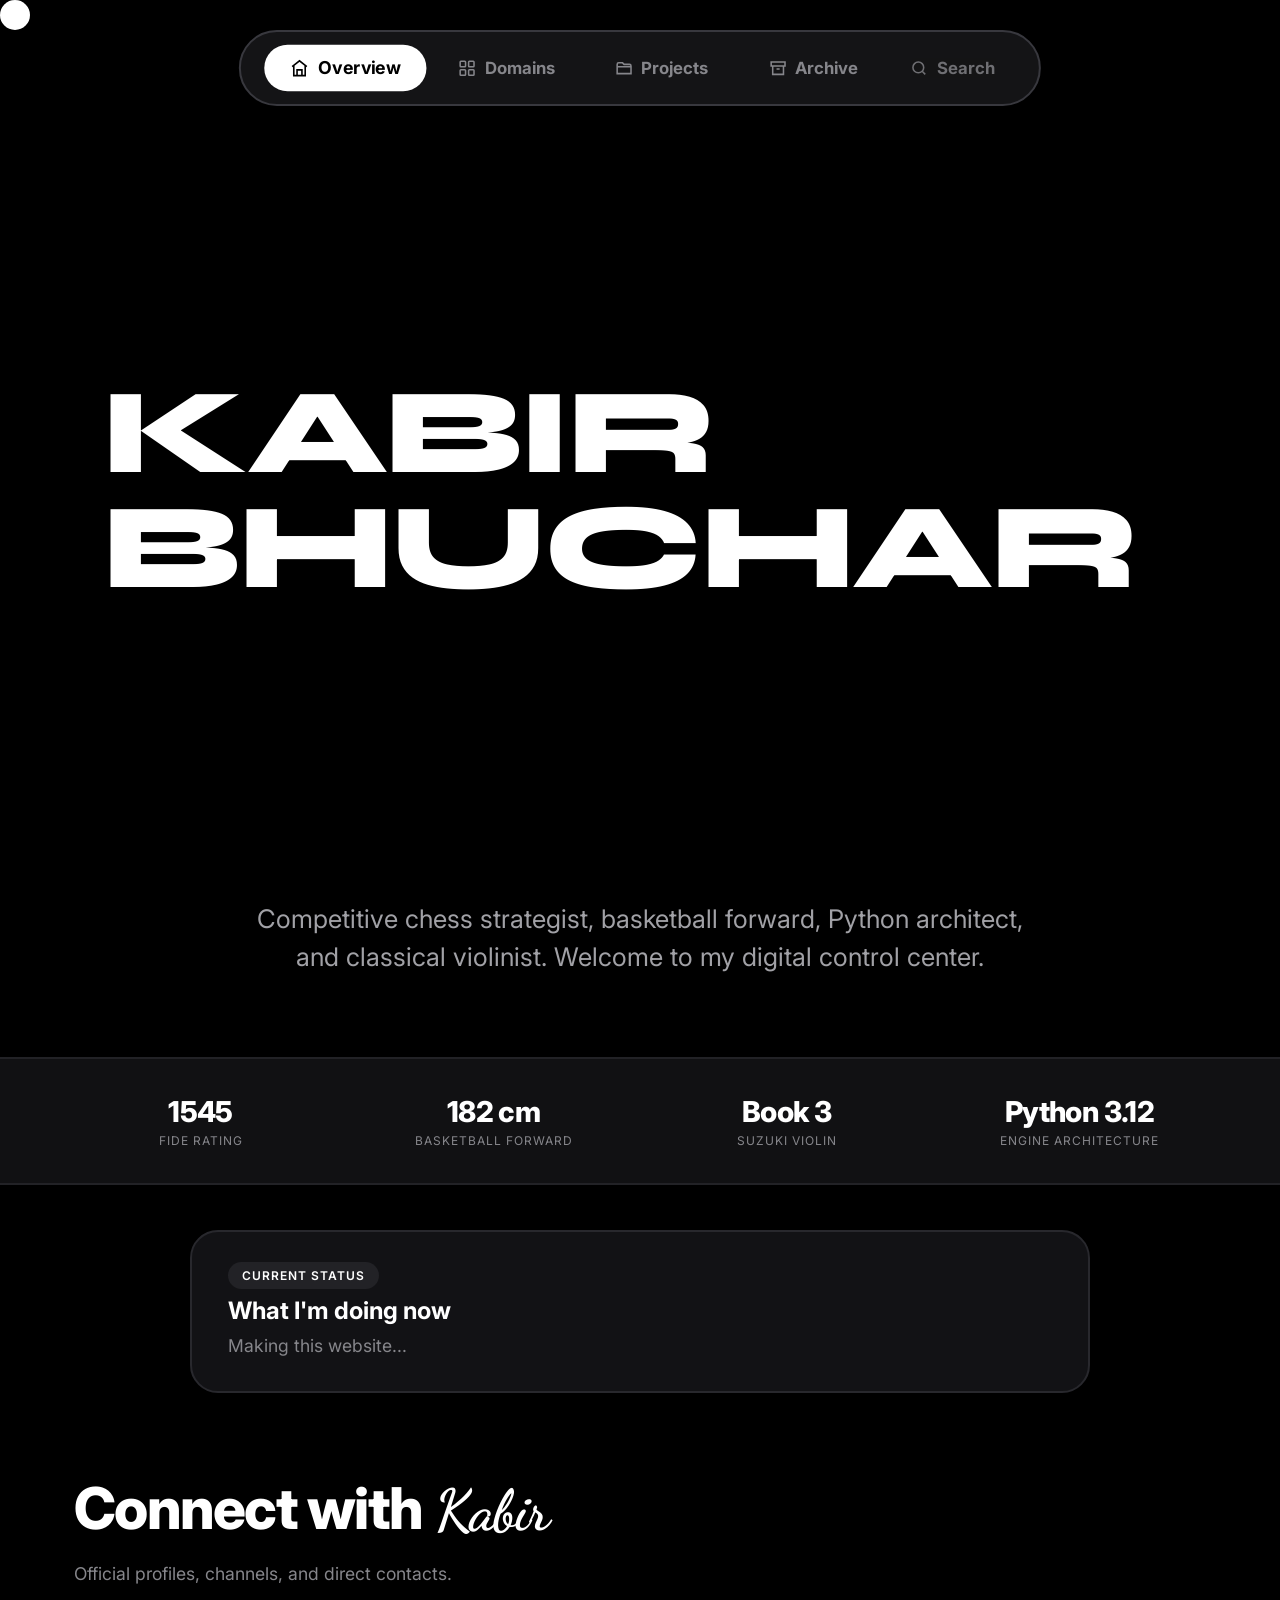
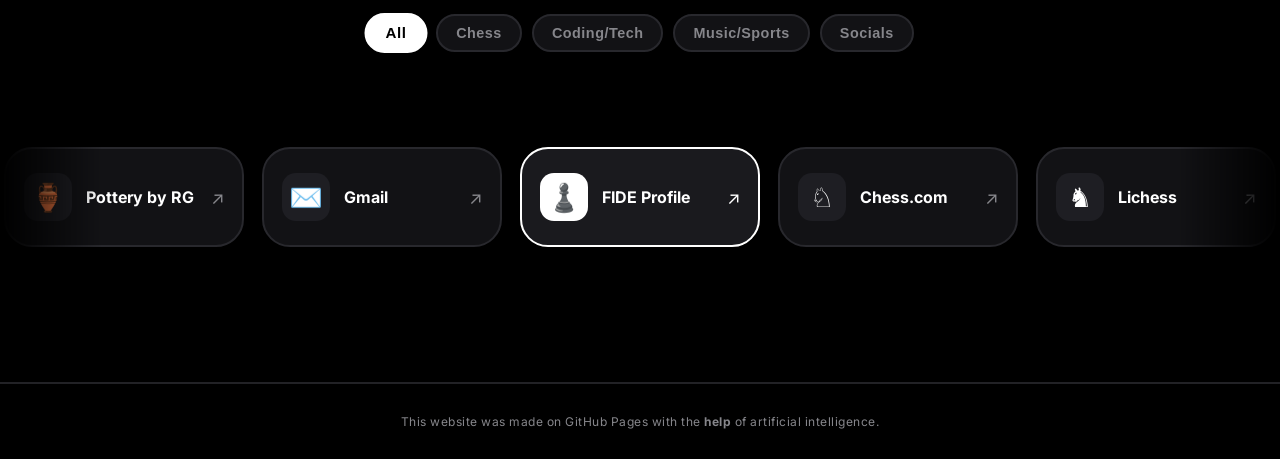
==== commit 374820dd: "Fix portfolio review issues Co-Authored-By: Devin AI <158243242+devin-ai-integration[bot]@users.nore" ====
--- a/index.html
+++ b/index.html
@@ -17,7 +17,7 @@
 
     <link href="https://fonts.googleapis.com/css2?family=Dancing+Script:wght@700&family=Inter:wght@300;400;500;600;700;800;900&family=Syne:wght@700;800&display=swap" rel="stylesheet">
 
-    <link rel="stylesheet" href="assets/style.css?v=3b4bd7d7">
+    <link rel="stylesheet" href="assets/style.css?v=39bb0806">
 </head>
 <body>
 
@@ -97,59 +97,92 @@
             <section class="connect-carousel" aria-label="Profiles carousel">
                 <div class="connect-track" role="region" tabindex="0" aria-label="Connect profile cards">
                     <a href="http://ratings.fide.com/profile/498777" target="_blank" class="connect-card" data-category="chess">
-                        <div class="connect-icon">♟️</div>
-                        <div class="connect-details"><h4>FIDE Profile</h4><div class="connect-description"><div><p>Official 1545 tournament records</p></div></div></div>
-                        <div class="connect-arrow">↗</div>
+                        <div class="connect-card-header">
+                            <div class="connect-icon">♟️</div>
+                            <div class="connect-details"><h4>FIDE Profile</h4></div>
+                            <div class="connect-arrow">↗</div>
+                        </div>
+                        <div class="connect-description"><div><p>Official 1545 tournament records</p></div></div>
                     </a>
                     <a href="https://www.chess.com/member/aajukubaa" target="_blank" class="connect-card" data-category="chess">
-                        <div class="connect-icon">♘</div>
-                        <div class="connect-details"><h4>Chess.com</h4><div class="connect-description"><div><p>Blitz &amp; rapid online matches</p></div></div></div>
-                        <div class="connect-arrow">↗</div>
+                        <div class="connect-card-header">
+                            <div class="connect-icon">♘</div>
+                            <div class="connect-details"><h4>Chess.com</h4></div>
+                            <div class="connect-arrow">↗</div>
+                        </div>
+                        <div class="connect-description"><div><p>Blitz &amp; rapid online matches</p></div></div>
                     </a>
                     <a href="https://lichess.org/@/onesandzeros" target="_blank" class="connect-card" data-category="chess">
-                        <div class="connect-icon">♞</div>
-                        <div class="connect-details"><h4>Lichess</h4><div class="connect-description"><div><p>Bullet &amp; puzzle training</p></div></div></div>
-                        <div class="connect-arrow">↗</div>
+                        <div class="connect-card-header">
+                            <div class="connect-icon">♞</div>
+                            <div class="connect-details"><h4>Lichess</h4></div>
+                            <div class="connect-arrow">↗</div>
+                        </div>
+                        <div class="connect-description"><div><p>Bullet &amp; puzzle training</p></div></div>
                     </a>
                     <a href="https://github.com/aajukubaa" target="_blank" class="connect-card" data-category="coding">
-                        <div class="connect-icon">💻</div>
-                        <div class="connect-details"><h4>GitHub</h4><div class="connect-description"><div><p>Python repositories &amp; micro-apps</p></div></div></div>
-                        <div class="connect-arrow">↗</div>
+                        <div class="connect-card-header">
+                            <div class="connect-icon">💻</div>
+                            <div class="connect-details"><h4>GitHub</h4></div>
+                            <div class="connect-arrow">↗</div>
+                        </div>
+                        <div class="connect-description"><div><p>Python repositories &amp; micro-apps</p></div></div>
                     </a>
                     <a href="https://replit.com/@Aajukubaa" target="_blank" class="connect-card" data-category="coding">
-                        <div class="connect-icon">⚡</div>
-                        <div class="connect-details"><h4>Replit</h4><div class="connect-description"><div><p>Live Python code execution</p></div></div></div>
-                        <div class="connect-arrow">↗</div>
+                        <div class="connect-card-header">
+                            <div class="connect-icon">⚡</div>
+                            <div class="connect-details"><h4>Replit</h4></div>
+                            <div class="connect-arrow">↗</div>
+                        </div>
+                        <div class="connect-description"><div><p>Live Python code execution</p></div></div>
                     </a>
                     <a href="https://www.youtube.com/@Aajukubaa" target="_blank" class="connect-card" data-category="music-sports">
-                        <div class="connect-icon">▶️</div>
-                        <div class="connect-details"><h4>YouTube</h4><div class="connect-description"><div><p>Video edits &amp; athletic highlights</p></div></div></div>
-                        <div class="connect-arrow">↗</div>
+                        <div class="connect-card-header">
+                            <div class="connect-icon">▶️</div>
+                            <div class="connect-details"><h4>YouTube</h4></div>
+                            <div class="connect-arrow">↗</div>
+                        </div>
+                        <div class="connect-description"><div><p>Video edits &amp; athletic highlights</p></div></div>
                     </a>
                     <a href="https://aajukubaa.medium.com/" target="_blank" class="connect-card" data-category="socials">
-                        <div class="connect-icon">✍️</div>
-                        <div class="connect-details"><h4>Medium</h4><div class="connect-description"><div><p>Articles and analytical logs</p></div></div></div>
-                        <div class="connect-arrow">↗</div>
+                        <div class="connect-card-header">
+                            <div class="connect-icon">✍️</div>
+                            <div class="connect-details"><h4>Medium</h4></div>
+                            <div class="connect-arrow">↗</div>
+                        </div>
+                        <div class="connect-description"><div><p>Articles and analytical logs</p></div></div>
                     </a>
                     <a href="https://www.duolingo.com/profile/Aajukubaa" target="_blank" class="connect-card" data-category="socials">
-                        <div class="connect-icon">🦉</div>
-                        <div class="connect-details"><h4>Duolingo</h4><div class="connect-description"><div><p>Daily streak &amp; language stats</p></div></div></div>
-                        <div class="connect-arrow">↗</div>
+                        <div class="connect-card-header">
+                            <div class="connect-icon">🦉</div>
+                            <div class="connect-details"><h4>Duolingo</h4></div>
+                            <div class="connect-arrow">↗</div>
+                        </div>
+                        <div class="connect-description"><div><p>Daily streak &amp; language stats</p></div></div>
                     </a>
                     <a href="https://www.vinted.co.uk/member/284456392" target="_blank" class="connect-card" data-category="socials">
-                        <div class="connect-icon">🏷️</div>
-                        <div class="connect-details"><h4>Vinted</h4><div class="connect-description"><div><p>Curated style storefront</p></div></div></div>
-                        <div class="connect-arrow">↗</div>
+                        <div class="connect-card-header">
+                            <div class="connect-icon">🏷️</div>
+                            <div class="connect-details"><h4>Vinted</h4></div>
+                            <div class="connect-arrow">↗</div>
+                        </div>
+                        <div class="connect-description"><div><p>Curated style storefront</p></div></div>
                     </a>
                     <a href="https://www.etsy.com/uk/shop/PotterybyRG" target="_blank" class="connect-card" data-category="socials">
-                        <div class="connect-icon">🏺</div>
-                        <div class="connect-details"><h4>Pottery by RG</h4><div class="connect-description"><div><p>Handmade ceramic works</p></div></div></div>
-                        <div class="connect-arrow">↗</div>
+                        <div class="connect-card-header">
+                            <div class="connect-icon">🏺</div>
+                            <div class="connect-details"><h4>Pottery by RG</h4></div>
+                            <div class="connect-arrow">↗</div>
+                        </div>
+                        <div class="connect-description"><div><p>Handmade ceramic works</p></div></div>
                     </a>
                     <a href="mailto:kabirbhuchar@gmail.com" class="connect-card" data-category="socials">
-                        <div class="connect-icon">✉️</div>
-                        <div class="connect-details"><h4>Gmail</h4><div class="connect-description"><div><p>kabirbhuchar@gmail.com</p></div></div></div>
-                        <div class="connect-arrow">↗</div>
+                        <div class="connect-card-header">
+                            <div class="connect-icon">✉️</div>
+                            <div class="connect-details"><h4>Gmail</h4></div>
+                            <div class="connect-arrow">↗</div>
+                        </div>
+                        <div class="connect-description"><div><p>kabirbhuchar@gmail.com</p></div></div>
                     </a>
                 </div>
             </section>
@@ -324,10 +357,10 @@
         <button class="lightbox-nav lightbox-next" data-action="lightbox-next" aria-label="Next">›</button>
     </div>
 
-    <script type="application/json" id="categories-data">{"chess": {"title": "CHESS", "badge": "STRATEGY", "bento": "<div class=\"bento-tile size-wide\">\n                        <h4>Current Rating<\/h4>\n                        <h2>1545 FIDE<\/h2>\n                        <p style=\"margin-top:auto;\">Official competitive tournament bracket rating.<\/p>\n                    <\/div>\n<div class=\"bento-tile size-wide\" style=\"background: #1c1c22; border-color: #44444d;\">\n                        <h4 style=\"color: #ffffff;\">Opening Base<\/h4>\n                        <h2 style=\"font-size: 5rem; margin-top:20px;\">1.e4<\/h2>\n                    <\/div>\n<div class=\"bento-tile size-wide\">\n                        <h4>Playstyle<\/h4>\n                        <p style=\"color:#fff; font-size:1.1rem; font-weight:600; margin-top:10px;\">Aggressive & Direct<\/p>\n                    <\/div>\n<div class=\"bento-tile size-wide\">\n                        <h4>Time Controls<\/h4>\n                        <p style=\"color:#fff; font-size:1.1rem; font-weight:600; margin-top:10px;\">60+1 Hyper-Bullet & 3-Min Blitz<\/p>\n                    <\/div>\n<div class=\"bento-tile size-wide\">\n                        <h4>Black Defenses<\/h4>\n                        <p>Sicilian (1...c5)<br>Scandinavian (1...d5)<\/p>\n                    <\/div>\n<div class=\"bento-tile size-wide\">\n                        <h4>Tactical Streak<\/h4>\n                        <p style=\"color:#fff; font-weight:600;\">2800+ Puzzle Peak<\/p>\n                    <\/div>\n<div class=\"bento-tile size-wide\">\n                        <h4>Club Standing<\/h4>\n                        <p style=\"color:#fff; font-weight:600;\">Top Board Representative & School Team MVP<\/p>\n                    <\/div>\n<a href=\"http://ratings.fide.com/profile/498777\" target=\"_blank\" rel=\"noopener\" class=\"bento-tile bento-tile-link size-wide\"><h4>\u265f\ufe0f FIDE Profile<\/h4><p>Official 1545 tournament records<\/p><span class=\"bento-link-arrow\">\u2197<\/span><\/a>\n<a href=\"https://www.chess.com/member/aajukubaa\" target=\"_blank\" rel=\"noopener\" class=\"bento-tile bento-tile-link size-wide\"><h4>\u2658 Chess.com<\/h4><p>Blitz & rapid online matches<\/p><span class=\"bento-link-arrow\">\u2197<\/span><\/a>\n<a href=\"https://lichess.org/@/onesandzeros\" target=\"_blank\" rel=\"noopener\" class=\"bento-tile bento-tile-link size-wide\"><h4>\u265e Lichess<\/h4><p>Bullet & puzzle training<\/p><span class=\"bento-link-arrow\">\u2197<\/span><\/a>", "content": "\n                    <div class=\"content-block\">\n                        <p class=\"lead-paragraph\">My game is defined by high-octane, uncompromising, and direct aggression. Whenever I sit down with the White pieces, I strictly initiate the batt[...]\n                    <\/div>\n\n                    <div class=\"content-block\">\n                        <h4>My Opening Repertoire & Philosophical Foundations<\/h4>\n                        <p>My goal in the opening is rapid piece activation, immediate central dominance, and forcing my opponents out of their comfort zones right from move one:<\/p>\n                        <ul>\n                            <li><strong>Against 1...e5 (Italian Game):<\/strong> I steer directly into the sharp, classic lines of the Italian Game with 3. Bc4. From there, I love launching the It[...]\n                            <li><strong>Against the French Defense (1...e6):<\/strong> I claim full central control using 2. d4 d5 3. Nc3 to set up active piece play, or I pivot into a King's Indi[...]\n                            <li><strong>Against the Scandinavian Defense (1...d5):<\/strong> I accept the challenge immediately with 2. exd5 Qxd5, followed by 3. Nc3 to kick their queen with tempo[...]\n                            <li><strong>Against the Caro-Kann Defense (1...c6):<\/strong> I refuse to let Black settle behind a quiet pawn wall, pushing 2. d4 d5 3. Nc3 to assert early space and m[...]\n                        <\/ul>\n                    <\/div>\n\n                    <div class=\"media-placeholder chess-portrait\"><img src=\"chess-photos/20250614_110030.jpg\" alt=\"Kabir playing chess 1\" loading=\"lazy\"><\/div>\n\n                    <div class=\"content-block\">\n                        <h4>Midgame Execution & Tactical DNA<\/h4>\n                        <p>Once the opening transitions into the middlegame, my primary focus turns toward heavy pawn storms and direct, decisive assaults on the enemy king. When I secure a spati[...]\n                    <\/div>\n\n                    <div class=\"media-placeholder chess-portrait\"><img src=\"chess-photos/20250614_111530.jpg\" alt=\"Kabir playing chess 2\" loading=\"lazy\"><\/div>\n\n                    <div class=\"content-block\">\n                        <h4>Endgame Strategy & Rating Progression<\/h4>\n                        <p>If a match reaches the endgame, my approach shifts toward relentless pawn promotion and active king participation. I push passed pawns with urgency while marching my ki[...]\n                        <\/div>\n\n                    <div class=\"media-placeholder chess-portrait\"><img src=\"chess-photos/20250614_120820.jpg\" alt=\"Kabir playing chess 3\" loading=\"lazy\"><\/div>\n\n                    <div class=\"content-block\">\n                        <p>This high-pressure playing identity has fueled my steady climb from sub-1000 levels up to a peak rating above 1451 Elo in longer rapid time controls. Along the way, I h[...]\n                    <\/div>\n\n                    <div class=\"media-placeholder chess-portrait\"><img src=\"chess-photos/20250614_140223.jpg\" alt=\"Kabir playing chess 4\" loading=\"lazy\"><\/div>\n\n                    <div class=\"content-block\">\n                        <h4>Goal<\/h4>\n                        <div class=\"goal-bar-card\">\n                        <div class=\"goal-bar-header\">\n                            <span class=\"goal-title\">\u265f\ufe0f FIDE Rating Target: 1800<\/span>\n                            <span class=\"goal-metric\">Current: 1545 / Target: 1800<\/span>\n                        <\/div>\n                        <div class=\"progress-track\">\n                            <div class=\"progress-fill\" style=\"width: 85%;\"><\/div>\n                        <\/div>\n                    <\/div>\n                    <\/div>\n\n                    <div class=\"content-block\">\n                        <h4>Live Chess.com Dashboard<\/h4>\n                        <div class=\"chess-widget\">\n                            <div class=\"chess-widget-header\">\n                                <span class=\"card-pill\">Live from Chess.com<\/span>\n                                <span id=\"chesscom-updated\" class=\"chess-updated\"><\/span>\n                            <\/div>\n                            <div id=\"chesscom-stats\" class=\"chess-stats-grid\">\n                                <p class=\"chess-dashboard-loading\">Loading live ratings\u2026<\/p>\n                            <\/div>\n                            <section class=\"chess-featured-games\"><h4>Featured Games<\/h4><div class=\"chess-game-grid\"><div class=\"chess-game-placeholder\">\u265f Game 1 \u2014 Chess.com embed coming soon<\/div><div class=\"chess-game-placeholder\">\u265f Game 2 \u2014 Chess.com embed coming soon<\/div><div class=\"chess-game-placeholder\">\u265f Game 3 \u2014 Chess.com embed coming soon<\/div><div class=\"chess-game-placeholder\">\u265f Game 4 \u2014 Chess.com embed coming soon<\/div><div class=\"chess-game-placeholder\">\u265f Game 5 \u2014 Chess.com embed coming soon<\/div><\/div><\/section>\n                        <\/div>\n                    <\/div>\n                "}, "basketball": {"title": "BASKETBALL", "badge": "ATHLETICS", "bento": "<div class=\"bento-tile size-wide\">\n                        <h4>Position<\/h4>\n                        <h2>6'0\" Forward<\/h2>\n                        <p style=\"margin-top:auto;\">182 cm interior anchor.<\/p>\n                    <\/div>\n<div class=\"bento-tile size-wide\">\n                        <h4>Focus Areas<\/h4>\n                        <p style=\"color:#fff; font-size:1.1rem; font-weight:600; margin-top:10px;\">Rim Protection & Box-outs<\/p>\n                    <\/div>\n<div class=\"bento-tile size-sm\">\n                        <h4>Rebounding<\/h4>\n                        <p style=\"color:#fff; font-weight:600;\">High-Intensity Glass Control<\/p>\n                    <\/div>\n<div class=\"bento-tile size-sm\">\n                        <h4>Tournament<\/h4>\n                        <p style=\"color:#fff; font-weight:600;\">Mediterranean Cup Captain<\/p>\n                    <\/div>\n<div class=\"bento-tile size-wide\">\n                        <h4>Court Vision<\/h4>\n                        <p style=\"color:#fff; font-weight:600;\">High Post Passing & Screen Setting<\/p>\n                    <\/div>", "content": "\n                    <div class=\"content-block\">\n                        <p class=\"lead-paragraph\">At 6'0\" playing forward, my game is built around mobile physical dominance, blending traditional low-post grit with face-up perimeter versatility.[...]\n                    <\/div>\n\n                    <div class=\"media-placeholder basketball-media\"><img src=\"basketball-media/20260201_115535.jpg\" alt=\"Basketball action\" loading=\"lazy\"><\/div>\n\n                    <div class=\"content-block\">\n                        <h4>Offensive Arsenal: Post Touch & Face-Up Drives<\/h4>\n                        <p>My scoring identity revolves around high-efficiency interior moves and capitalizing on mismatches when slower defenders guard me:<\/p>\n                        <ul>\n                            <li><strong>Low-Post Scoring & Soft Touch:<\/strong> I establish firm deep post position, using patient pump fakes, drop steps, and a soft turnaround hook shot over con[...]\n                            <li><strong>Face-Up Dribble Attacks:<\/strong> I don't just stay stuck in the paint; I readily receive the ball at the top of the key or wing, put the ball on the deck,[...]\n                            <li><strong>Glass Cleaning & Putbacks:<\/strong> On the offensive boards, I track flight paths relentlessly, carving out space to grab missed shots and cash in on immed[...]\n                        <\/ul>\n                    <\/div>\n\n                    <div class=\"media-placeholder has-video basketball-media\"><video src=\"basketball-media/20260201_115601.mp4\" muted loop autoplay playsinline preload=\"metadata\"><\/video><\/div>\n\n                    <div class=\"content-block\">\n                        <h4>Defensive Anchor & Rim Protection<\/h4>\n                        <p>On the defensive end, I set the physical tone by locking down the key and controlling the defensive glass:<\/p>\n                        <ul>\n                            <li><strong>Verticality & Shot Contests:<\/strong> I use proper timing and vertical extension to disrupt interior drives at the rim, altering shots without getting baited into cheap foul trouble.<\/li>\n                            <li><strong>Physical Box-Outs:<\/strong> I use my lower center of gravity and core strength to body up opposing centers early, sealing them off to secure defensive rebounds cleanly.<\/li>\n                            <li><strong>High Motor & Recovery:<\/strong> My mobility allows me to hedge on perimeter screens and recover quickly back into the paint to safeguard the basket.<\/li>\n                        <\/ul>\n                    <\/div>\n\n                    <div class=\"media-placeholder has-video basketball-media\"><video src=\"basketball-media/20260201_120317.mp4\" muted loop autoplay playsinline preload=\"metadata\"><\/video><\/div>\n\n                    <div class=\"media-placeholder basketball-media\"><img src=\"med-cup-photos/DSC09543.JPG\" alt=\"Basketball action\" loading=\"lazy\"><\/div>\n\n                    <div class=\"content-block\">\n                        <h4>Player Profile & On-Court Metrics<\/h4>\n                        <table class=\"content-table\">\n                            <thead>\n                                <tr><th>Metric / Dimension<\/th><th>On-Court Execution<\/th><\/tr>\n                            <\/thead>\n                            <tbody>\n                                <tr><td>Position / Archetype<\/td><td>Mobile Forward / Modern Point-Forward<\/td><\/tr>\n                                <tr><td>Offensive Strengths<\/td><td>Face-up dribble drives, soft turnaround hooks, offensive putbacks<\/td><\/tr>\n                                <tr><td>Defensive Role<\/td><td>Paint anchor, shot alteration, defensive glass control<\/td><\/tr>\n                                <tr><td>Tactical Advantage<\/td><td>Out-pacing traditional static big men with quickness and floor spacing<\/td><\/tr>\n                            <\/tbody>\n                        <\/table>\n                    <\/div>\n\n                    <div class=\"media-placeholder basketball-media\"><img src=\"basketball-media/20260201_120254.jpg\" alt=\"Kabir playing basketball\" loading=\"lazy\"><\/div>\n\n                    <div class=\"content-block\">\n                        <p>I play with an energetic, unrelenting interior presence, wearing down my matchup by forcing them to defend both in the paint and out on the perimeter.<\/p>\n                    <\/div>\n\n                    <div class=\"media-placeholder has-video basketball-media\"><video src=\"basketball-media/20260317_163100.mp4\" muted loop autoplay playsinline preload=\"metadata\"><\/video><\/div>\n\n                    <!-- NEW: three additional basketball action clips (added 2026-10-17) -->\n                    <div class=\"media-placeholder has-video basketball-media\"><video src=\"basketball-media/20260920_125226.mp4\" muted loop autoplay playsinline preload=\"metadata\"><\/video><\/div>\n                    <div class=\"media-placeholder has-video basketball-media\"><video src=\"basketball-media/20260920_125247.mp4\" muted loop autoplay playsinline preload=\"metadata\"><\/video><\/div>\n                    <div class=\"media-placeholder has-video basketball-media\"><video src=\"basketball-media/20260920_125503.mp4\" muted loop autoplay playsinline preload=\"metadata\"><\/video><\/div>\n                "}, "coding": {"title": "CODING", "badge": "ENGINEERING", "bento": "<div class=\"bento-tile size-big\">\n                        <h4>Architecture<\/h4>\n                        <h2>Python 3.12<\/h2>\n                        <p style=\"margin-top:auto;\">Building automated backend scripts, data pipelines, and this very site's Python build system.<\/p>\n                    <\/div>\n<div class=\"bento-tile size-sm\">\n                        <h4>Frontend<\/h4>\n                        <p style=\"color:#fff; font-weight:600;\">HTML5, CSS3, DOM<\/p>\n                    <\/div>\n<div class=\"bento-tile size-sm\">\n                        <h4>Deployment<\/h4>\n                        <p style=\"color:#fff; font-weight:600;\">GitHub Pages<\/p>\n                    <\/div>\n<div class=\"bento-tile size-wide\">\n                        <h4>Design Focus<\/h4>\n                        <p style=\"color:#fff; font-weight:600;\">Minimalist Solid Matte Interface<\/p>\n                    <\/div>\n<div class=\"bento-tile size-wide\">\n                        <h4>Automation<\/h4>\n                        <p style=\"color:#fff; font-weight:600;\">Scripting & Data Pipelines<\/p>\n                    <\/div>\n<a href=\"https://github.com/aajukubaa\" target=\"_blank\" rel=\"noopener\" class=\"bento-tile bento-tile-link size-sm\"><h4>\ud83d\udcbb GitHub<\/h4><p>Python repositories & micro-apps<\/p><span class=\"bento-link-arrow\">\u2197<\/span><\/a>\n<a href=\"https://replit.com/@Aajukubaa\" target=\"_blank\" rel=\"noopener\" class=\"bento-tile bento-tile-link size-sm\"><h4>\u26a1 Replit<\/h4><p>Live Python code execution<\/p><span class=\"bento-link-arrow\">\u2197<\/span><\/a>", "content": "\n                    <div class=\"content-block\">\n                        <p class=\"lead-paragraph\">I learn to code through Codingal, a live, one-on-one online coding platform. Each session builds on the last through structured modules that comb[...]\n                    <\/div>\n\n                    <div class=\"content-block\">\n                        <p>\ufffd My journey began when I earned my first certificate as a Python Programmer! \ud83d\udc0d This shows I've mastered the fundamental building blocks of programming. I learned[...]\n                        <p>\ud83d\udcaa I then leveled up my skills tremendously to become an Advance Python Developer! \ud83d\ude80 This achievement means I've dived much deeper into the world of programming. I[...]\n                        <p>\ud83c\udfae And the adventure continued as I became a Python Game Developer! \u2728 This is super exciting because it means I can now create my very own interactive games and app[...]\n                        <p>My certificates clearly show an impressive progression in my coding abilities! \ud83c\udf1f From understanding the core principles of Python programming to building advanced st[...]\n                        <p class=\"text-caption\">Generated on June 30, 2026<\/p>\n                    <\/div>\n\n                    <div class=\"content-block\">\n                        <h4>Certificates Earned<\/h4>\n                        <div class=\"certificate-grid\">\n                    <figure class=\"certificate-item\">\n                        <div class=\"media-placeholder certificate-frame\"><img src=\"certificates/python-programmer-certificate.jpg\" alt=\"Python Programmer certificate\" loading=\"lazy\"><\/div>\n                        <figcaption>Python Programmer<\/figcaption>\n                    <\/figure>\n                    <figure class=\"certificate-item\">\n                        <div class=\"media-placeholder certificate-frame\"><img src=\"certificates/advance-python-developer-certificate.jpg\" alt=\"Advance Python Developer certificate\" loading=\"lazy\"><\/div>\n                        <figcaption>Advance Python Developer<\/figcaption>\n                    <\/figure>\n                    <figure class=\"certificate-item\">\n                        <div class=\"media-placeholder certificate-frame\"><img src=\"certificates/python-game-developer-certificate.jpg\" alt=\"Python Game Developer certificate\" loading=\"lazy\"><\/div>\n                        <figcaption>Python Game Developer<\/figcaption>\n                    <\/figure>\n                    <figure class=\"certificate-item\">\n                        <div class=\"media-placeholder certificate-frame\"><img src=\"certificates/sql-developer-certificate.jpg\" alt=\"SQL Developer certificate\" loading=\"lazy\"><\/div>\n                        <figcaption>SQL Developer<\/figcaption>\n                    <\/figure>\n                    <\/div>\n                    <\/div>\n\n                    <div class=\"content-block\">\n                        <h4>Progress Reports<\/h4>\n                        <div class=\"progress-reports-list\">\n                    <a href=\"https://www.codingal.com/progress-reports/BF1vi6eL/\" target=\"_blank\" class=\"progress-report-row\">\n                        <span class=\"progress-report-number\">1<\/span>\n                        <span class=\"progress-report-label\">Python Basics<\/span>\n                        <span class=\"progress-report-arrow\">\u2197<\/span>\n                    <\/a>\n                    <a href=\"https://www.codingal.com/progress-reports/7spnyHqv/\" target=\"_blank\" class=\"progress-report-row\">\n                        <span class=\"progress-report-number\">2<\/span>\n                        <span class=\"progress-report-label\">Let's Begin with Loops<\/span>\n                        <span class=\"progress-report-arrow\">\u2197<\/span>\n                    <\/a>\n                    <a href=\"https://www.codingal.com/progress-reports/ZJ9DEg33/\" target=\"_blank\" class=\"progress-report-row\">\n                        <span class=\"progress-report-number\">3<\/span>\n                        <span class=\"progress-report-label\">Python Functions and Modules<\/span>\n                        <span class=\"progress-report-arrow\">\u2197<\/span>\n                    <\/a>\n                    <a href=\"https://www.codingal.com/progress-reports/hYlhSUfp/\" target=\"_blank\" class=\"progress-report-row\">\n                        <span class=\"progress-report-number\">4<\/span>\n                        <span class=\"progress-report-label\">Data Structures in Python<\/span>\n                        <span class=\"progress-report-arrow\">\u2197<\/span>\n                    <\/a>\n                    <a href=\"https://www.codingal.com/progress-reports/X8CeIftK/\" target=\"_blank\" class=\"progress-report-row\">\n                        <span class=\"progress-report-number\">5<\/span>\n                        <span class=\"progress-report-label\">Object Oriented Programming<\/span>\n                        <span class=\"progress-report-arrow\">\u2197<\/span>\n                    <\/a>\n                    <a href=\"https://www.codingal.com/progress-reports/LHAmYr9y/\" target=\"_blank\" class=\"progress-report-row\">\n                        <span class=\"progress-report-number\">6<\/span>\n                        <span class=\"progress-report-label\">Game Building with Pygame<\/span>\n                        <span class=\"progress-report-arrow\">\u2197<\/span>\n                    <\/a>\n                    <a href=\"https://www.codingal.com/progress-reports/jzQQUOGS/\" target=\"_blank\" class=\"progress-report-row\">\n                        <span class=\"progress-report-number\">7<\/span>\n                        <span class=\"progress-report-label\">GUI using Python Tkinter<\/span>\n                        <span class=\"progress-report-arrow\">\u2197<\/span>\n                    <\/a>\n                    <a href=\"https://www.codingal.com/progress-reports/p3mclR2g/\" target=\"_blank\" class=\"progress-report-row\">\n                        <span class=\"progress-report-number\">8<\/span>\n                        <span class=\"progress-report-label\">Welcome to Data Science<\/span>\n                        <span class=\"progress-report-arrow\">\u2197<\/span>\n                    <\/a>\n                    <a href=\"https://www.codingal.com/progress-reports/hTEKhhR0/\" target=\"_blank\" class=\"progress-report-row\">\n                        <span class=\"progress-report-number\">9<\/span>\n                        <span class=\"progress-report-label\">SQL<\/span>\n                        <span class=\"progress-report-arrow\">\u2197<\/span>\n                    <\/a>\n                    <a href=\"https://www.codingal.com/progress-reports/7hj2i3NV/\" target=\"_blank\" class=\"progress-report-row\">\n                        <span class=\"progress-report-number\">10<\/span>\n                        <span class=\"progress-report-label\">SQL using Python II<\/span>\n                        <span class=\"progress-report-arrow\">\u2197<\/span>\n                    <\/a>\n                    <\/div>\n                    <\/div>\n\n                    <div class=\"content-block\">\n                        <p>All of this Codingal work is also on my <a href=\"https://github.com/aajukubaa\" target=\"_blank\">GitHub<\/a> \u2014 each completed module is its own repository, and inside ea[...]\n                    <\/div>\n                "}, "music": {"title": "VIOLIN", "badge": "PERFORMANCE", "bento": "<div class=\"bento-tile size-wide\">\n                        <h4>Repertoire Level<\/h4>\n                        <h2>Suzuki Book 3<\/h2>\n                    <\/div>\n<div class=\"bento-tile size-wide\">\n                        <h4>Focus<\/h4>\n                        <p style=\"color:#fff; font-weight:600;\">Clean intonation & controlled bowing articulation<\/p>\n                    <\/div>\n<div class=\"bento-tile size-full\">\n                        <h4>Artistic Discipline<\/h4>\n                        <p style=\"color:#fff; font-weight:600;\">Classical piece interpretation, vibrato control, and tone purity.<\/p>\n                    <\/div>", "content": "\n                    <div class=\"content-block\">\n                        <h4>Progressing Through Suzuki Book 3<\/h4>\n                        <p>My violin studies follow the Suzuki Method, a repertoire-based approach that builds technique piece by piece rather than through dry drills alone. Each book raises the [...]\n                    <\/div>\n\n                    <div class=\"media-placeholder chess-portrait\"><img src=\"violin-photos/IMG_20250403_181316.jpg\" alt=\"Kabir playing violin 1\" loading=\"lazy\"><\/div>\n                    <div class=\"media-placeholder chess-portrait\"><img src=\"violin-photos/PXL_20260310_180215963.jpg\" alt=\"Kabir playing violin 2\" loading=\"lazy\"><\/div>\n\n                    <div class=\"content-block\">\n                        <h4>School Strings Ensemble<\/h4>\n                        <p>Alongside my individual Suzuki repertoire, I've been a member of my school's Strings Ensemble Group since Grade 6. The ensemble performs a broader, non-Suzuki repertoir[...]\n                    <\/div>\n\n                    <div class=\"media-placeholder chess-portrait\"><img src=\"violin-photos/PXL_20260310_192822793.jpg\" alt=\"Kabir playing violin 3\" loading=\"lazy\"><\/div>\n                    <div class=\"media-placeholder chess-portrait\"><img src=\"violin-photos/PXL_20260310_192858519.jpg\" alt=\"Kabir playing violin 4\" loading=\"lazy\"><\/div>\n\n                    <!-- NEW: Inline violin audio snippet (added 2026-10-17) -->\n                    <div class=\"content-block\">\n                        <h4>Audio Snippet \u2014 Suzuki Practice<\/h4>\n                        <p>Short excerpt from a practice session.<\/p>\n                        <div class=\"media-placeholder violin-audio\">\n                            <audio controls preload=\"metadata\" src=\"violin-media/20260310_192805.mp3\" aria-label=\"Violin practice audio\"><\/audio>\n                        <\/div>\n                    <\/div>\n\n                    <div class=\"content-block\">\n                        <h4>Goals<\/h4>\n                        <div class=\"goal-bar-card\">\n                        <div class=\"goal-bar-header\">\n                            <span class=\"goal-title\">\ud83c\udfbb Suzuki Violin Goal: Reach Book 5<\/span>\n                            <span class=\"goal-metric\">Current: Book 3 / Target: Book 5<\/span>\n                        <\/div>\n                        <div class=\"progress-track\">\n                            <div class=\"progress-fill\" style=\"width: 60%;\"><\/div>\n                        <\/div>\n                    <\/div><div class=\"goal-bar-card\">\n                        <div class=\"goal-bar-header\">\n                            <span class=\"goal-title\">\ud83c\udfbb Trinity Grade 3 Exam<\/span>\n                            <span class=\"goal-metric\">Current: In progress / Target: Pass Grade 3<\/span>\n                        <\/div>\n                        <div class=\"progress-track\">\n                            <div class=\"progress-fill\" style=\"width: 15%;\"><\/div>\n                        <\/div>\n                    <\/div>\n                    <\/div>\n\n                    <div class=\"content-block\">\n                        <h4>Videos<\/h4>\n                        <p>More to come in a future update.<\/p>\n                        <div class=\"photo-grid\">\n                            <div class=\"media-placeholder\">Video coming soon<\/div>\n                            <div class=\"media-placeholder\">Video coming soon<\/div>\n                        <\/div>\n                    <\/div>\n                "}, "presentations": {"title": "POWERPOINT", "badge": "ACADEMIC DECK ARCHITECTURE", "bento": "<div class=\"bento-tile size-full\">\n                        <h4>Design Standard<\/h4>\n                        <p style=\"color:#fff; font-weight:600; font-size:1.2rem;\">Minimalist typography & synchronized visual storytelling<\/p>\n                    <\/div>\n<div class=\"bento-tile size-wide\">\n                        <h4>Layouts<\/h4>\n                        <p style=\"color:#fff; font-weight:600;\">Grid-aligned structure<\/p>\n                    <\/div>\n<div class=\"bento-tile size-wide\">\n                        <h4>Visuals<\/h4>\n                        <p style=\"color:#fff; font-weight:600;\">High-impact contrast<\/p>\n                    <\/div>", "content": "\n                    <div class=\"content-block\">\n                        <h4>Slide Deck Design<\/h4>\n                        <p>Engineered dynamic visual presentations featuring clean hierarchical typography and synchronized animations.<\/p>\n                    <\/div>\n\n                    <div class=\"content-block\">\n                        <h4>Presentations<\/h4>\n                        <p>Tap any presentation for a quick summary.<\/p>\n                    <\/div>\n                    <div class=\"reveal-grid\">\n                    <div class=\"reveal-tile\" tabindex=\"0\" role=\"button\" aria-expanded=\"false\">\n                        <div class=\"reveal-tile-header\">\n                            <span class=\"reveal-tile-title\">Presentation 1<\/span>\n                            <span class=\"reveal-tile-icon\">+<\/span>\n                        <\/div>\n                        <div class=\"reveal-tile-body\">\n                            <p>Title and summary coming soon.<\/p>\n                        <\/div>\n                    <\/div>\n                    <div class=\"reveal-tile\" tabindex=\"0\" role=\"button\" aria-expanded=\"false\">\n                        <div class=\"reveal-tile-header\">\n                            <span class=\"reveal-tile-title\">Presentation 2<\/span>\n                            <span class=\"reveal-tile-icon\">+<\/span>\n                        <\/div>\n                        <div class=\"reveal-tile-body\">\n                            <p>Title and summary coming soon.<\/p>\n                        <\/div>\n                    <\/div>\n                    <\/div>\n                "}, "portfolios": {"title": "PORTFOLIOS", "badge": "CREATIVE SHOWCASE", "bento": "<div class=\"bento-tile size-full\">\n                        <h4>Archive Volume<\/h4>\n                        <h2>9+ Portfolios<\/h2>\n                    <\/div>\n<div class=\"bento-tile size-full\">\n                        <h4>Aesthetic<\/h4>\n                        <p style=\"color:#fff; font-weight:600;\">Monochromatic dark palettes & precision card architectures<\/p>\n                    <\/div>", "content": "\n                    <div class=\"content-block\">\n                        <h4>Visual Identity<\/h4>\n                        <p>A curated compilation of 9+ comprehensive design project portfolios highlighting minimalist layout grids.<\/p>\n                    <\/div>\n\n                    <div class=\"content-block\">\n                        <h4>Portfolios (Grades 6\u20138)<\/h4>\n                        <p>Tap any portfolio for a quick summary.<\/p>\n                    <\/div>\n                    <div class=\"reveal-grid\">\n                    <div class=\"reveal-tile\" tabindex=\"0\" role=\"button\" aria-expanded=\"false\">\n                        <div class=\"reveal-tile-header\">\n                            <span class=\"reveal-tile-title\">Grade 6 Portfolio 1<\/span>\n                            <span class=\"reveal-tile-icon\">+<\/span>\n                        <\/div>\n                        <div class=\"reveal-tile-body\">\n                            <p>Title and summary coming soon.<\/p>\n                        <\/div>\n                    <\/div>\n                    <div class=\"reveal-tile\" tabindex=\"0\" role=\"button\" aria-expanded=\"false\">\n                        <div class=\"reveal-tile-header\">\n                            <span class=\"reveal-tile-title\">Grade 6 Portfolio 2<\/span>\n                            <span class=\"reveal-tile-icon\">+<\/span>\n                        <\/div>\n                        <div class=\"reveal-tile-body\">\n                            <p>Title and summary coming soon.<\/p>\n                        <\/div>\n                    <\/div>\n                    <div class=\"reveal-tile\" tabindex=\"0\" role=\"button\" aria-expanded=\"false\">\n                        <div class=\"reveal-tile-header\">\n                            <span class=\"reveal-tile-title\">Grade 6 Portfolio 3<\/span>\n                            <span class=\"reveal-tile-icon\">+<\/span>\n                        <\/div>\n                        <div class=\"reveal-tile-body\">\n                            <p>Title and summary coming soon.<\/p>\n                        <\/div>\n                    <\/div>\n                    <div class=\"reveal-tile\" tabindex=\"0\" role=\"button\" aria-expanded=\"false\">\n                        <div class=\"reveal-tile-header\">\n                            <span class=\"reveal-tile-title\">Grade 7 Portfolio 1<\/span>\n                            <span class=\"reveal-tile-icon\">+<\/span>\n                        <\/div>\n                        <div class=\"reveal-tile-body\">\n                            <p>Title and summary coming soon.<\/p>\n                        <\/div>\n                    <\/div>\n                    <div class=\"reveal-tile\" tabindex=\"0\" role=\"button\" aria-expanded=\"false\">\n                        <div class=\"reveal-tile-header\">\n                            <span class=\"reveal-tile-title\">Grade 7 Portfolio 2<\/span>\n                            <span class=\"reveal-tile-icon\">+<\/span>\n                        <\/div>\n                        <div class=\"reveal-tile-body\">\n                            <p>Title and summary coming soon.<\/p>\n                        <\/div>\n                    <\/div>\n                    <div class=\"reveal-tile\" tabindex=\"0\" role=\"button\" aria-expanded=\"false\">\n                        <div class=\"reveal-tile-header\">\n                            <span class=\"reveal-tile-title\">Grade 7 Portfolio 3<\/span>\n                            <span class=\"reveal-tile-icon\">+<\/span>\n                        <\/div>\n                        <div class=\"reveal-tile-body\">\n                            <p>Title and summary coming soon.<\/p>\n                        <\/div>\n                    <\/div>\n                    <div class=\"reveal-tile\" tabindex=\"0\" role=\"button\" aria-expanded=\"false\">\n                        <div class=\"reveal-tile-header\">\n                            <span class=\"reveal-tile-title\">Grade 8 Portfolio 1<\/span>\n                            <span class=\"reveal-tile-icon\">+<\/span>\n                        <\/div>\n                        <div class=\"reveal-tile-body\">\n                            <p>Title and summary coming soon.<\/p>\n                        <\/div>\n                    <\/div>\n                    <div class=\"reveal-tile\" tabindex=\"0\" role=\"button\" aria-expanded=\"false\">\n                        <div class=\"reveal-tile-header\">\n                            <span class=\"reveal-tile-title\">Grade 8 Portfolio 2<\/span>\n                            <span class=\"reveal-tile-icon\">+<\/span>\n                        <\/div>\n                        <div class=\"reveal-tile-body\">\n                            <p>Title and summary coming soon.<\/p>\n                        <\/div>\n                    <\/div>\n                    <div class=\"reveal-tile\" tabindex=\"0\" role=\"button\" aria-expanded=\"false\">\n                        <div class=\"reveal-tile-header\">\n                            <span class=\"reveal-tile-title\">Grade 8 Portfolio 3<\/span>\n                            <span class=\"reveal-tile-icon\">+<\/span>\n                        <\/div>\n                        <div class=\"reveal-tile-body\">\n                            <p>Title and summary coming soon.<\/p>\n                        <\/div>\n                    <\/div>\n                    <\/div>\n                "}, "proj_basketball": {"title": "MEDITERRANEAN CUP", "badge": "TOURNAMENT CAPTAIN", "bento": "<div class=\"bento-tile size-full\">\n                        <h4>Role<\/h4>\n                        <h2>Team Captain<\/h2>\n                        <p style=\"margin-top:auto;\">Lead team strategy and on-court execution.<\/p>\n                    <\/div>\n<div class=\"bento-tile size-wide\">\n                        <h4>Venue<\/h4>\n                        <p style=\"color:#fff; font-weight:600;\">International Circuit<\/p>\n                    <\/div>\n<div class=\"bento-tile size-wide\">\n                        <h4>Impact<\/h4>\n                        <p style=\"color:#fff; font-weight:600;\">Paint Defense & Leadership<\/p>\n                    <\/div>", "content": "\n                    <div class=\"content-block\">\n                        <h4>Flying Out Alone<\/h4>\n                        <p>The Mediterranean Cup was the first time I ever traveled abroad completely by myself. Not with my family, not as part of a big group being walked through the airport by[...]\n                        <p>By the time I landed and made my way to the team hotel, that nervous energy had mostly turned into excitement. This was a real international tournament, with teams from[...]\n                    <\/div>\n\n                    <div class=\"media-placeholder\"><img src=\"med-cup-photos/DSC09519.JPG\" alt=\"Mediterranean Cup \u2014 photo 1\" loading=\"lazy\"><\/div>\n\n                    <div class=\"content-block\">\n                        <h4>Rained Out<\/h4>\n                        <p>The tournament was supposed to open with a full day of games, but it rained hard enough on day one that the entire schedule was cancelled. No games, no warm-ups on the [...]\n                        <p>What none of us realized yet was how much that single cancelled day was going to change everything that followed. The tournament still had eight games scheduled for our[...]\n                    <\/div>\n\n                    <div class=\"media-placeholder\"><img src=\"med-cup-photos/DSC09540.JPG\" alt=\"Mediterranean Cup \u2014 photo 2\" loading=\"lazy\"><\/div>\n\n                    <div class=\"content-block\">\n                        <h4>The Fall<\/h4>\n                        <p>Games finally got underway the next day, and it didn't take long for things to get complicated. Early in our very first game, I went down hard going for a loose ball \ufffd\ufffd[...]\n                        <p>That wasn't really an option. It was game one of what was about to become a very long day, and there was no version of the schedule where I could afford to sit out and [...]\n                    <\/div>\n\n                    <div class=\"media-placeholder\"><img src=\"med-cup-photos/DSC09543.JPG\" alt=\"Mediterranean Cup \u2014 photo 3\" loading=\"lazy\"><\/div>\n\n                    <div class=\"content-block\">\n                        <h4>Eight Games, One Day<\/h4>\n                        <p>Because the first day had been completely rained out, the tournament organizers compressed the entire remaining schedule to make sure every team still played its full s[...]\n                        <p>And I played every single minute of every single one of those eight games. Not most of the minutes, not in and out for rest \u2014 every minute, injuries included. By the [...]\n                    <\/div>\n\n                    <div class=\"media-placeholder\"><img src=\"med-cup-photos/DSC09585.JPG\" alt=\"Mediterranean Cup \u2014 photo 4\" loading=\"lazy\"><\/div>\n\n                    <div class=\"content-block\">\n                        <h4>Double-Teamed<\/h4>\n                        <p>By the time we reached the second-to-last game of that marathon day, fatigue had well and truly set in for everyone on the court, not just me. That game was against the[...]\n                        <p>I remember the specific feeling of it \u2014 catching the ball and suddenly having two defenders collapse on me at once, cutting off every angle I was used to having. It h[...]\n                    <\/div>\n\n                    <div class=\"media-placeholder\"><img src=\"med-cup-photos/DSC09603.JPG\" alt=\"Mediterranean Cup \u2014 photo 5\" loading=\"lazy\"><\/div>\n\n                    <div class=\"content-block\">\n                        <h4>Sixth Place<\/h4>\n                        <p>When the final standings came out, we'd finished sixth out of the eight teams in the tournament. Not the podium finish anyone dreams about walking in, but nowhere near [...]\n                        <p>Thinking back on the whole week \u2014 flying out on my own for the first time, losing an entire day to rain, falling and playing through real injuries for the rest of the[...]\n                    <\/div>\n\n                    <div class=\"media-placeholder\"><img src=\"med-cup-photos/DSC09714.JPG\" alt=\"Mediterranean Cup \u2014 photo 6\" loading=\"lazy\"><\/div><div class=\"media-placeholder\"><img src=\"med-cup-photos/DSC09732.JPG\" alt=\"Mediterranean Cup \u2014 photo 7\" loading=\"lazy\"><\/div><div class=\"media-placeholder\"><img src=\"med-cup-photos/DSC09744.JPG\" alt=\"Mediterranean Cup \u2014 photo 8\" loading=\"lazy\"><\/div>\n\n                    <div class=\"content-block\">\n                        <h4>Tournament Gallery<\/h4>\n                        <p>The rest of the photo set from the tournament.<\/p>\n                    <\/div>\n                    <div class=\"photo-grid\">\n                    <div class=\"media-placeholder\"><img src=\"med-cup-photos/DSC09520.JPG\" alt=\"Mediterranean Cup \u2014 photo 1\" loading=\"lazy\"><\/div>\n                    <div class=\"media-placeholder\"><img src=\"med-cup-photos/DSC09521.JPG\" alt=\"Mediterranean Cup \u2014 photo 2\" loading=\"lazy\"><\/div>\n                    <div class=\"media-placeholder\"><img src=\"med-cup-photos/DSC09542.JPG\" alt=\"Mediterranean Cup \u2014 photo 3\" loading=\"lazy\"><\/div>\n                    <div class=\"media-placeholder\"><img src=\"med-cup-photos/DSC09545.JPG\" alt=\"Mediterranean Cup \u2014 photo 4\" loading=\"lazy\"><\/div>\n                    <div class=\"media-placeholder\"><img src=\"med-cup-photos/DSC09547.JPG\" alt=\"Mediterranean Cup \u2014 photo 5\" loading=\"lazy\"><\/div>\n                    <div class=\"media-placeholder\"><img src=\"med-cup-photos/DSC09561.JPG\" alt=\"Mediterranean Cup \u2014 photo 6\" loading=\"lazy\"><\/div>\n                    <div class=\"media-placeholder\"><img src=\"med-cup-photos/DSC09586.JPG\" alt=\"Mediterranean Cup \u2014 photo 7\" loading=\"lazy\"><\/div>\n                    <div class=\"media-placeholder\"><img src=\"med-cup-photos/DSC09587.JPG\" alt=\"Mediterranean Cup \u2014 photo 8\" loading=\"lazy\"><\/div>\n                    <div class=\"media-placeholder\"><img src=\"med-cup-photos/DSC09588.JPG\" alt=\"Mediterranean Cup \u2014 photo 9\" loading=\"lazy\"><\/div>\n                    <div class=\"media-placeholder\"><img src=\"med-cup-photos/DSC09589.JPG\" alt=\"Mediterranean Cup \u2014 photo 10\" loading=\"lazy\"><\/div>\n                    <div class=\"media-placeholder\"><img src=\"med-cup-photos/DSC09590.JPG\" alt=\"Mediterranean Cup \u2014 photo 11\" loading=\"lazy\"><\/div>\n                    <div class=\"media-placeholder\"><img src=\"med-cup-photos/DSC09597.JPG\" alt=\"Mediterranean Cup \u2014 photo 12\" loading=\"lazy\"><\/div>\n                    <div class=\"media-placeholder\"><img src=\"med-cup-photos/DSC09615.JPG\" alt=\"Mediterranean Cup \u2014 photo 13\" loading=\"lazy\"><\/div>\n                    <div class=\"media-placeholder\"><img src=\"med-cup-photos/DSC09715.JPG\" alt=\"Mediterranean Cup \u2014 photo 14\" loading=\"lazy\"><\/div>\n                    <div class=\"media-placeholder\"><img src=\"med-cup-photos/DSC09716.JPG\" alt=\"Mediterranean Cup \u2014 photo 15\" loading=\"lazy\"><\/div>\n                    <div class=\"media-placeholder\"><img src=\"med-cup-photos/DSC09717.JPG\" alt=\"Mediterranean Cup \u2014 photo 16\" loading=\"lazy\"><\/div>\n                    <div class=\"media-placeholder\"><img src=\"med-cup-photos/DSC09729.JPG\" alt=\"Mediterranean Cup \u2014 photo 17\" loading=\"lazy\"><\/div>\n                    <div class=\"media-placeholder\"><img src=\"med-cup-photos/DSC09736.JPG\" alt=\"Mediterranean Cup \u2014 photo 18\" loading=\"lazy\"><\/div>\n                    <div class=\"media-placeholder\"><img src=\"med-cup-photos/DSC09737.JPG\" alt=\"Mediterranean Cup \u2014 photo 19\" loading=\"lazy\"><\/div>\n                    <div class=\"media-placeholder\"><img src=\"med-cup-photos/DSC09741.JPG\" alt=\"Mediterranean Cup \u2014 photo 20\" loading=\"lazy\"><\/div>\n                    <div class=\"media-placeholder\"><img src=\"med-cup-photos/DSC09743.JPG\" alt=\"Mediterranean Cup \u2014 photo 21\" loading=\"lazy\"><\/div>\n                    <\/div>\n                "}, "proj_website": {"title": "THIS SHOWCASE", "badge": "ARCHITECTURE", "bento": "<div class=\"bento-tile size-wide\">\n                        <h4>Engine<\/h4>\n                        <h2>Python<\/h2>\n                    <\/div>\n<div class=\"bento-tile size-wide\">\n                        <h4>Style<\/h4>\n                        <p style=\"color:#fff; font-weight:600; font-size:1.1rem; margin-top:10px;\">Solid Matte & Bento Grids<\/p>\n                    <\/div>\n<div class=\"bento-tile size-full\">\n                        <h4>Philosophy<\/h4>\n                        <p style=\"color:#fff; font-weight:600;\">Zero-bloat performance: Python builds it, plain JS/CSS run it.<\/p>\n                    <\/div>\n<a href=\"https://github.com/aajukubaa\" target=\"_blank\" rel=\"noopener\" class=\"bento-tile bento-tile-link size-full\"><h4>\ud83d\udcbb GitHub<\/h4><p>Python repositories & micro-apps<\/p><span class=\"bento-link-arrow\">\u2197<\/span><\/a>", "content": "\n                    <div class=\"content-block\">\n                        <h4>Where This Started<\/h4>\n                        <p>This site didn't start out anything like it looks now. The very first version was a single enormous HTML file with everything crammed into it \u2014 the markup, close to a[...]\n                        <p>In practice, it was a performance disaster. Loading a complete Python runtime just to swap an image's source attribute and populate a details panel meant every single v[...]\n                    <\/div>\n\n                    <div class=\"content-block\">\n                        <h4>Deciding What \"Python-Centric\" Actually Meant<\/h4>\n                        <p>The first real turning point was realizing that \"Python-centric\" could mean two very different things: Python running live in the browser, which is what PyScript does, [...]\n                        <p>I went with build-time Python. It meant giving up the literal \"there's Python executing in your browser right now\" novelty, but it meant the site could genuinely be fas[...]\n                    <\/div>\n\n                    <div class=\"content-block\">\n                        <h4>Rebuilding It as a Real Static Site Generator<\/h4>\n                        <p>That decision meant rebuilding the entire site from the ground up. All of the PyScript was stripped out completely. In its place, the site became a small Python-based s[...]\n                        <p>This meant that changing a piece of text, a stat, or a project description became a matter of editing one clearly organized Python file, instead of hunting through near[...]\n                    <\/div>\n\n                    <div class=\"content-block\">\n                        <h4>Learning GitHub's Web Upload the Hard Way<\/h4>\n                        <p>Since I manage this repository entirely through GitHub's website rather than the command line, getting the new file structure live came with its own lessons. The first [...]\n                        <p>That turned into a real lesson about how to structure a project for someone uploading through a browser instead of git: keep folders one level deep wherever possible, a[...]\n                    <\/div>\n\n                    <div class=\"content-block\">\n                        <h4>Automating the Build Itself<\/h4>\n                        <p>Both of those upload mistakes were symptoms of the same underlying problem: rebuilding the site was a manual step I had to remember to do every single time. So a GitHub[...]\n                    <\/div>\n\n                    <div class=\"content-block\">\n                        <h4>Rebuilding the Photo Library<\/h4>\n                        <p>The images went through several full rounds of reorganization. The originals were low-quality, inconsistently named, and some of them referenced files that had never ac[...]\n                    <\/div>\n\n                    <div class=\"content-block\">\n                        <h4>A Full Design and Interaction Pass<\/h4>\n                        <p>Once the architecture and content pipeline were solid, the focus shifted to actually refining how the site felt to use. That meant fixing a custom cursor that would get[...]\n                    <\/div>\n\n                    <div class=\"content-block\">\n                        <h4>Adding Things That Actually Do Something<\/h4>\n                        <p>Beyond fixing what was already there, a few genuinely new pieces got built in. My Chess.com ratings, records, and recent games now load from a small Python script that[...]\n                    <\/div>\n\n                    <div class=\"content-block\">\n                        <h4>Where It Stands Now<\/h4>\n                        <p>The site keeps changing in fairly large jumps \u2014 entire sections have been deleted, moved, and reshuffled more than once as the actual content and priorities became cl[...]\n                    <\/div>\n                "}, "proj_chess": {"title": "CHESS CIRCUIT", "badge": "SCHOOL REPRESENTATIVE", "bento": "<div class=\"bento-tile size-wide\">\n                        <h4>Accolade<\/h4>\n                        <h2>Best Player<\/h2>\n                        <p style=\"margin-top:auto;\">Top board performance.<\/p>\n                    <\/div>\n<div class=\"bento-tile size-wide\">\n                        <h4>Format<\/h4>\n                        <p style=\"color:#fff; font-weight:600; font-size:1.1rem; margin-top:10px;\">In-School & External Circuits<\/p>\n                    <\/div>\n<div class=\"bento-tile size-full\">\n                        <h4>Record<\/h4>\n                        <p style=\"color:#fff; font-weight:600;\">Undefeated streak on Board 1 during regional school matches.<\/p>\n                    <\/div>\n<a href=\"http://ratings.fide.com/profile/498777\" target=\"_blank\" rel=\"noopener\" class=\"bento-tile bento-tile-link size-full\"><h4>\u265f\ufe0f FIDE Profile<\/h4><p>Official 1545 tournament records<\/p><span class=\"bento-link-arrow\">\u2197<\/span><\/a>\n<a href=\"https://www.chess.com/member/aajukubaa\" target=\"_blank\" rel=\"noopener\" class=\"bento-tile bento-tile-link size-wide\"><h4>\u2658 Chess.com<\/h4><p>Blitz & rapid online matches<\/p><span class=\"bento-link-arrow\">\u2197<\/span><\/a>\n<a href=\"https://lichess.org/@/onesandzeros\" target=\"_blank\" rel=\"noopener\" class=\"bento-tile bento-tile-link size-wide\"><h4>\u265e Lichess<\/h4><p>Bullet & puzzle training<\/p><span class=\"bento-link-arrow\">\u2197<\/span><\/a>", "content": "\n                    <div class=\"content-block\">\n                        <h4>Competitive Milestones<\/h4>\n                        <p>Representing the school team on top boards, securing the Best Player award for highest win rate.<\/p>\n                    <\/div>\n\n                    <div class=\"content-block\">\n                        <h4>Representing My School<\/h4>\n                        <p>This tournament was my first time playing competitive chess as part of a school team rather than as an individual. That changed the whole feel of the event \u2014 every re[...]\n                        <p>Out of everyone on my team, I finished with the most individual wins. It was a genuinely tight event \u2014 we didn't come away with first place, but we also didn't finish[...]\n                    <\/div>\n                "}}</script>
+    <script type="application/json" id="categories-data">{"chess": {"title": "CHESS", "badge": "STRATEGY", "bento": "<div class=\"bento-tile size-wide\">\n                        <h4>Current Rating<\/h4>\n                        <h2>1545 FIDE<\/h2>\n                        <p style=\"margin-top:auto;\">Official competitive tournament bracket rating.<\/p>\n                    <\/div>\n<div class=\"bento-tile size-tall\" style=\"background: #1c1c22; border-color: #44444d;\">\n                        <h4 style=\"color: #ffffff;\">Opening Base<\/h4>\n                        <h2 style=\"font-size: 5rem; margin-top:20px;\">1.e4<\/h2>\n                    <\/div>\n<div class=\"bento-tile size-sm\">\n                        <h4>Playstyle<\/h4>\n                        <p style=\"color:#fff; font-size:1.1rem; font-weight:600; margin-top:10px;\">Aggressive & Direct<\/p>\n                    <\/div>\n<div class=\"bento-tile size-wide\">\n                        <h4>Time Controls<\/h4>\n                        <p style=\"color:#fff; font-size:1.1rem; font-weight:600; margin-top:10px;\">60+1 Hyper-Bullet & 3-Min Blitz<\/p>\n                    <\/div>\n<div class=\"bento-tile size-sm\">\n                        <h4>Black Defenses<\/h4>\n                        <p>Sicilian (1...c5)<br>Scandinavian (1...d5)<\/p>\n                    <\/div>\n<div class=\"bento-tile size-sm\">\n                        <h4>Tactical Streak<\/h4>\n                        <p style=\"color:#fff; font-weight:600;\">2800+ Puzzle Peak<\/p>\n                    <\/div>\n<div class=\"bento-tile size-wide\">\n                        <h4>Club Standing<\/h4>\n                        <p style=\"color:#fff; font-weight:600;\">Top Board Representative & School Team MVP<\/p>\n                    <\/div>\n<a href=\"http://ratings.fide.com/profile/498777\" target=\"_blank\" rel=\"noopener\" class=\"bento-tile bento-tile-link size-sm\"><h4>\u265f\ufe0f FIDE Profile<\/h4><p>Official 1545 tournament records<\/p><span class=\"bento-link-arrow\">\u2197<\/span><\/a>\n<a href=\"https://www.chess.com/member/aajukubaa\" target=\"_blank\" rel=\"noopener\" class=\"bento-tile bento-tile-link size-wide\"><h4>\u2658 Chess.com<\/h4><p>Blitz & rapid online matches<\/p><span class=\"bento-link-arrow\">\u2197<\/span><\/a>\n<a href=\"https://lichess.org/@/onesandzeros\" target=\"_blank\" rel=\"noopener\" class=\"bento-tile bento-tile-link size-wide\"><h4>\u265e Lichess<\/h4><p>Bullet & puzzle training<\/p><span class=\"bento-link-arrow\">\u2197<\/span><\/a>", "content": "\n                    <div class=\"content-block\">\n                        <p class=\"lead-paragraph\">My game is defined by high-octane, uncompromising, and direct aggression. Whenever I sit down with the White pieces, I strictly initiate the batt[...]\n                    <\/div>\n\n                    <div class=\"content-block\">\n                        <h4>My Opening Repertoire & Philosophical Foundations<\/h4>\n                        <p>My goal in the opening is rapid piece activation, immediate central dominance, and forcing my opponents out of their comfort zones right from move one:<\/p>\n                        <ul>\n                            <li><strong>Against 1...e5 (Italian Game):<\/strong> I steer directly into the sharp, classic lines of the Italian Game with 3. Bc4. From there, I love launching the It[...]\n                            <li><strong>Against the French Defense (1...e6):<\/strong> I claim full central control using 2. d4 d5 3. Nc3 to set up active piece play, or I pivot into a King's Indi[...]\n                            <li><strong>Against the Scandinavian Defense (1...d5):<\/strong> I accept the challenge immediately with 2. exd5 Qxd5, followed by 3. Nc3 to kick their queen with tempo[...]\n                            <li><strong>Against the Caro-Kann Defense (1...c6):<\/strong> I refuse to let Black settle behind a quiet pawn wall, pushing 2. d4 d5 3. Nc3 to assert early space and m[...]\n                        <\/ul>\n                    <\/div>\n\n                    <div class=\"media-placeholder chess-portrait\"><img src=\"chess-photos/20250614_110030.jpg\" alt=\"Kabir playing chess 1\" loading=\"lazy\"><\/div>\n\n                    <div class=\"content-block\">\n                        <h4>Midgame Execution & Tactical DNA<\/h4>\n                        <p>Once the opening transitions into the middlegame, my primary focus turns toward heavy pawn storms and direct, decisive assaults on the enemy king. When I secure a spati[...]\n                    <\/div>\n\n                    <div class=\"media-placeholder chess-portrait\"><img src=\"chess-photos/20250614_111530.jpg\" alt=\"Kabir playing chess 2\" loading=\"lazy\"><\/div>\n\n                    <div class=\"content-block\">\n                        <h4>Endgame Strategy & Rating Progression<\/h4>\n                        <p>If a match reaches the endgame, my approach shifts toward relentless pawn promotion and active king participation. I push passed pawns with urgency while marching my ki[...]\n                        <\/div>\n\n                    <div class=\"media-placeholder chess-portrait\"><img src=\"chess-photos/20250614_120820.jpg\" alt=\"Kabir playing chess 3\" loading=\"lazy\"><\/div>\n\n                    <div class=\"content-block\">\n                        <p>This high-pressure playing identity has fueled my steady climb from sub-1000 levels up to a peak rating above 1451 Elo in longer rapid time controls. Along the way, I h[...]\n                    <\/div>\n\n                    <div class=\"media-placeholder chess-portrait\"><img src=\"chess-photos/20250614_140223.jpg\" alt=\"Kabir playing chess 4\" loading=\"lazy\"><\/div>\n\n                    <div class=\"content-block\">\n                        <h4>Goal<\/h4>\n                        <div class=\"goal-bar-card\">\n                        <div class=\"goal-bar-header\">\n                            <span class=\"goal-title\">\u265f\ufe0f FIDE Rating Target: 1800<\/span>\n                            <span class=\"goal-metric\">Current: 1545 / Target: 1800<\/span>\n                        <\/div>\n                        <div class=\"progress-track\">\n                            <div class=\"progress-fill\" style=\"width: 85%;\"><\/div>\n                        <\/div>\n                    <\/div>\n                    <\/div>\n\n                    <div class=\"content-block\">\n                        <h4>Live Chess.com Dashboard<\/h4>\n                        <div class=\"chess-widget\">\n                            <div class=\"chess-widget-header\">\n                                <span class=\"card-pill\">Live from Chess.com<\/span>\n                                <span id=\"chesscom-updated\" class=\"chess-updated\"><\/span>\n                            <\/div>\n                            <div id=\"chesscom-stats\" class=\"chess-stats-grid\">\n                                <p class=\"chess-dashboard-loading\">Loading live ratings\u2026<\/p>\n                            <\/div>\n                            <section class=\"chess-featured-games\"><h4>Featured Games<\/h4><div class=\"chess-game-grid\"><div class=\"chess-game-placeholder chess-game-featured\">\u265f Game 1 \u2014 Chess.com embed coming soon<\/div><div class=\"chess-game-placeholder\">\u265f Game 2 \u2014 Chess.com embed coming soon<\/div><div class=\"chess-game-placeholder\">\u265f Game 3 \u2014 Chess.com embed coming soon<\/div><div class=\"chess-game-placeholder\">\u265f Game 4 \u2014 Chess.com embed coming soon<\/div><div class=\"chess-game-placeholder\">\u265f Game 5 \u2014 Chess.com embed coming soon<\/div><\/div><\/section>\n                        <\/div>\n                    <\/div>\n                "}, "basketball": {"title": "BASKETBALL", "badge": "ATHLETICS", "bento": "<div class=\"bento-tile size-tall\">\n                        <h4>Position<\/h4>\n                        <h2>6'0\" Forward<\/h2>\n                        <p style=\"margin-top:auto;\">182 cm interior anchor.<\/p>\n                    <\/div>\n<div class=\"bento-tile size-wide\">\n                        <h4>Focus Areas<\/h4>\n                        <p style=\"color:#fff; font-size:1.1rem; font-weight:600; margin-top:10px;\">Rim Protection & Box-outs<\/p>\n                    <\/div>\n<div class=\"bento-tile size-sm\">\n                        <h4>Rebounding<\/h4>\n                        <p style=\"color:#fff; font-weight:600;\">High-Intensity Glass Control<\/p>\n                    <\/div>\n<div class=\"bento-tile size-sm\">\n                        <h4>Tournament<\/h4>\n                        <p style=\"color:#fff; font-weight:600;\">Mediterranean Cup Captain<\/p>\n                    <\/div>\n<div class=\"bento-tile size-wide\">\n                        <h4>Court Vision<\/h4>\n                        <p style=\"color:#fff; font-weight:600;\">High Post Passing & Screen Setting<\/p>\n                    <\/div>", "content": "\n                    <div class=\"content-block\">\n                        <p class=\"lead-paragraph\">At 6'0\" playing forward, my game is built around mobile physical dominance, blending traditional low-post grit with face-up perimeter versatility.[...]\n                    <\/div>\n\n                    <div class=\"media-placeholder basketball-media\"><img src=\"basketball-media/20260201_115535.jpg\" alt=\"Basketball action\" loading=\"lazy\"><\/div>\n\n                    <div class=\"content-block\">\n                        <h4>Offensive Arsenal: Post Touch & Face-Up Drives<\/h4>\n                        <p>My scoring identity revolves around high-efficiency interior moves and capitalizing on mismatches when slower defenders guard me:<\/p>\n                        <ul>\n                            <li><strong>Low-Post Scoring & Soft Touch:<\/strong> I establish firm deep post position, using patient pump fakes, drop steps, and a soft turnaround hook shot over con[...]\n                            <li><strong>Face-Up Dribble Attacks:<\/strong> I don't just stay stuck in the paint; I readily receive the ball at the top of the key or wing, put the ball on the deck,[...]\n                            <li><strong>Glass Cleaning & Putbacks:<\/strong> On the offensive boards, I track flight paths relentlessly, carving out space to grab missed shots and cash in on immed[...]\n                        <\/ul>\n                    <\/div>\n\n                    <div class=\"media-placeholder has-video basketball-media\"><video src=\"basketball-media/20260201_115601.mp4\" muted loop autoplay playsinline preload=\"metadata\"><\/video><\/div>\n\n                    <div class=\"content-block\">\n                        <h4>Defensive Anchor & Rim Protection<\/h4>\n                        <p>On the defensive end, I set the physical tone by locking down the key and controlling the defensive glass:<\/p>\n                        <ul>\n                            <li><strong>Verticality & Shot Contests:<\/strong> I use proper timing and vertical extension to disrupt interior drives at the rim, altering shots without getting baited into cheap foul trouble.<\/li>\n                            <li><strong>Physical Box-Outs:<\/strong> I use my lower center of gravity and core strength to body up opposing centers early, sealing them off to secure defensive rebounds cleanly.<\/li>\n                            <li><strong>High Motor & Recovery:<\/strong> My mobility allows me to hedge on perimeter screens and recover quickly back into the paint to safeguard the basket.<\/li>\n                        <\/ul>\n                    <\/div>\n\n                    <div class=\"media-placeholder has-video basketball-media\"><video src=\"basketball-media/20260201_120317.mp4\" muted loop autoplay playsinline preload=\"metadata\"><\/video><\/div>\n\n                    <div class=\"media-placeholder basketball-media\"><img src=\"med-cup-photos/DSC09543.JPG\" alt=\"Basketball action\" loading=\"lazy\"><\/div>\n\n                    <div class=\"content-block\">\n                        <h4>Player Profile & On-Court Metrics<\/h4>\n                        <table class=\"content-table\">\n                            <thead>\n                                <tr><th>Metric / Dimension<\/th><th>On-Court Execution<\/th><\/tr>\n                            <\/thead>\n                            <tbody>\n                                <tr><td>Position / Archetype<\/td><td>Mobile Forward / Modern Point-Forward<\/td><\/tr>\n                                <tr><td>Offensive Strengths<\/td><td>Face-up dribble drives, soft turnaround hooks, offensive putbacks<\/td><\/tr>\n                                <tr><td>Defensive Role<\/td><td>Paint anchor, shot alteration, defensive glass control<\/td><\/tr>\n                                <tr><td>Tactical Advantage<\/td><td>Out-pacing traditional static big men with quickness and floor spacing<\/td><\/tr>\n                            <\/tbody>\n                        <\/table>\n                    <\/div>\n\n                    <div class=\"media-placeholder basketball-media\"><img src=\"basketball-media/20260201_120254.jpg\" alt=\"Kabir playing basketball\" loading=\"lazy\"><\/div>\n\n                    <div class=\"content-block\">\n                        <p>I play with an energetic, unrelenting interior presence, wearing down my matchup by forcing them to defend both in the paint and out on the perimeter.<\/p>\n                    <\/div>\n\n                    <div class=\"media-placeholder has-video basketball-media\"><video src=\"basketball-media/20260317_163100.mp4\" muted loop autoplay playsinline preload=\"metadata\"><\/video><\/div>\n\n                    <!-- NEW: three additional basketball action clips (added 2026-10-17) -->\n                    <div class=\"media-placeholder has-video basketball-media\"><video src=\"basketball-media/20260920_125226.mp4\" muted loop autoplay playsinline preload=\"metadata\"><\/video><\/div>\n                    <div class=\"media-placeholder has-video basketball-media\"><video src=\"basketball-media/20260920_125247.mp4\" muted loop autoplay playsinline preload=\"metadata\"><\/video><\/div>\n                    <div class=\"media-placeholder has-video basketball-media\"><video src=\"basketball-media/20260920_125503.mp4\" muted loop autoplay playsinline preload=\"metadata\"><\/video><\/div>\n                "}, "coding": {"title": "CODING", "badge": "ENGINEERING", "bento": "<div class=\"bento-tile size-big\">\n                        <h4>Architecture<\/h4>\n                        <h2>Python 3.12<\/h2>\n                        <p style=\"margin-top:auto;\">Building automated backend scripts, data pipelines, and this very site's Python build system.<\/p>\n                    <\/div>\n<div class=\"bento-tile size-sm\">\n                        <h4>Frontend<\/h4>\n                        <p style=\"color:#fff; font-weight:600;\">HTML5, CSS3, DOM<\/p>\n                    <\/div>\n<div class=\"bento-tile size-sm\">\n                        <h4>Deployment<\/h4>\n                        <p style=\"color:#fff; font-weight:600;\">GitHub Pages<\/p>\n                    <\/div>\n<div class=\"bento-tile size-wide\">\n                        <h4>Design Focus<\/h4>\n                        <p style=\"color:#fff; font-weight:600;\">Minimalist Solid Matte Interface<\/p>\n                    <\/div>\n<div class=\"bento-tile size-wide\">\n                        <h4>Automation<\/h4>\n                        <p style=\"color:#fff; font-weight:600;\">Scripting & Data Pipelines<\/p>\n                    <\/div>\n<a href=\"https://github.com/aajukubaa\" target=\"_blank\" rel=\"noopener\" class=\"bento-tile bento-tile-link size-sm\"><h4>\ud83d\udcbb GitHub<\/h4><p>Python repositories & micro-apps<\/p><span class=\"bento-link-arrow\">\u2197<\/span><\/a>\n<a href=\"https://replit.com/@Aajukubaa\" target=\"_blank\" rel=\"noopener\" class=\"bento-tile bento-tile-link size-sm\"><h4>\u26a1 Replit<\/h4><p>Live Python code execution<\/p><span class=\"bento-link-arrow\">\u2197<\/span><\/a>", "content": "\n                    <div class=\"content-block\">\n                        <p class=\"lead-paragraph\">I learn to code through Codingal, a live, one-on-one online coding platform. Each session builds on the last through structured modules that comb[...]\n                    <\/div>\n\n                    <div class=\"content-block\">\n                        <p>\ufffd My journey began when I earned my first certificate as a Python Programmer! \ud83d\udc0d This shows I've mastered the fundamental building blocks of programming. I learned[...]\n                        <p>\ud83d\udcaa I then leveled up my skills tremendously to become an Advance Python Developer! \ud83d\ude80 This achievement means I've dived much deeper into the world of programming. I[...]\n                        <p>\ud83c\udfae And the adventure continued as I became a Python Game Developer! \u2728 This is super exciting because it means I can now create my very own interactive games and app[...]\n                        <p>My certificates clearly show an impressive progression in my coding abilities! \ud83c\udf1f From understanding the core principles of Python programming to building advanced st[...]\n                        <p class=\"text-caption\">Generated on June 30, 2026<\/p>\n                    <\/div>\n\n                    <div class=\"content-block\">\n                        <h4>Certificates Earned<\/h4>\n                        <div class=\"certificate-grid\">\n                    <figure class=\"certificate-item\">\n                        <div class=\"media-placeholder certificate-frame\"><img src=\"certificates/python-programmer-certificate.jpg\" alt=\"Python Programmer certificate\" loading=\"lazy\"><\/div>\n                        <figcaption>Python Programmer<\/figcaption>\n                    <\/figure>\n                    <figure class=\"certificate-item\">\n                        <div class=\"media-placeholder certificate-frame\"><img src=\"certificates/advance-python-developer-certificate.jpg\" alt=\"Advance Python Developer certificate\" loading=\"lazy\"><\/div>\n                        <figcaption>Advance Python Developer<\/figcaption>\n                    <\/figure>\n                    <figure class=\"certificate-item\">\n                        <div class=\"media-placeholder certificate-frame\"><img src=\"certificates/python-game-developer-certificate.jpg\" alt=\"Python Game Developer certificate\" loading=\"lazy\"><\/div>\n                        <figcaption>Python Game Developer<\/figcaption>\n                    <\/figure>\n                    <figure class=\"certificate-item\">\n                        <div class=\"media-placeholder certificate-frame\"><img src=\"certificates/sql-developer-certificate.jpg\" alt=\"SQL Developer certificate\" loading=\"lazy\"><\/div>\n                        <figcaption>SQL Developer<\/figcaption>\n                    <\/figure>\n                    <\/div>\n                    <\/div>\n\n                    <div class=\"content-block\">\n                        <h4>Progress Reports<\/h4>\n                        <div class=\"progress-reports-list\">\n                    <a href=\"https://www.codingal.com/progress-reports/BF1vi6eL/\" target=\"_blank\" class=\"progress-report-row\">\n                        <span class=\"progress-report-number\">1<\/span>\n                        <span class=\"progress-report-label\">Python Basics<\/span>\n                        <span class=\"progress-report-arrow\">\u2197<\/span>\n                    <\/a>\n                    <a href=\"https://www.codingal.com/progress-reports/7spnyHqv/\" target=\"_blank\" class=\"progress-report-row\">\n                        <span class=\"progress-report-number\">2<\/span>\n                        <span class=\"progress-report-label\">Let's Begin with Loops<\/span>\n                        <span class=\"progress-report-arrow\">\u2197<\/span>\n                    <\/a>\n                    <a href=\"https://www.codingal.com/progress-reports/ZJ9DEg33/\" target=\"_blank\" class=\"progress-report-row\">\n                        <span class=\"progress-report-number\">3<\/span>\n                        <span class=\"progress-report-label\">Python Functions and Modules<\/span>\n                        <span class=\"progress-report-arrow\">\u2197<\/span>\n                    <\/a>\n                    <a href=\"https://www.codingal.com/progress-reports/hYlhSUfp/\" target=\"_blank\" class=\"progress-report-row\">\n                        <span class=\"progress-report-number\">4<\/span>\n                        <span class=\"progress-report-label\">Data Structures in Python<\/span>\n                        <span class=\"progress-report-arrow\">\u2197<\/span>\n                    <\/a>\n                    <a href=\"https://www.codingal.com/progress-reports/X8CeIftK/\" target=\"_blank\" class=\"progress-report-row\">\n                        <span class=\"progress-report-number\">5<\/span>\n                        <span class=\"progress-report-label\">Object Oriented Programming<\/span>\n                        <span class=\"progress-report-arrow\">\u2197<\/span>\n                    <\/a>\n                    <a href=\"https://www.codingal.com/progress-reports/LHAmYr9y/\" target=\"_blank\" class=\"progress-report-row\">\n                        <span class=\"progress-report-number\">6<\/span>\n                        <span class=\"progress-report-label\">Game Building with Pygame<\/span>\n                        <span class=\"progress-report-arrow\">\u2197<\/span>\n                    <\/a>\n                    <a href=\"https://www.codingal.com/progress-reports/jzQQUOGS/\" target=\"_blank\" class=\"progress-report-row\">\n                        <span class=\"progress-report-number\">7<\/span>\n                        <span class=\"progress-report-label\">GUI using Python Tkinter<\/span>\n                        <span class=\"progress-report-arrow\">\u2197<\/span>\n                    <\/a>\n                    <a href=\"https://www.codingal.com/progress-reports/p3mclR2g/\" target=\"_blank\" class=\"progress-report-row\">\n                        <span class=\"progress-report-number\">8<\/span>\n                        <span class=\"progress-report-label\">Welcome to Data Science<\/span>\n                        <span class=\"progress-report-arrow\">\u2197<\/span>\n                    <\/a>\n                    <a href=\"https://www.codingal.com/progress-reports/hTEKhhR0/\" target=\"_blank\" class=\"progress-report-row\">\n                        <span class=\"progress-report-number\">9<\/span>\n                        <span class=\"progress-report-label\">SQL<\/span>\n                        <span class=\"progress-report-arrow\">\u2197<\/span>\n                    <\/a>\n                    <a href=\"https://www.codingal.com/progress-reports/7hj2i3NV/\" target=\"_blank\" class=\"progress-report-row\">\n                        <span class=\"progress-report-number\">10<\/span>\n                        <span class=\"progress-report-label\">SQL using Python II<\/span>\n                        <span class=\"progress-report-arrow\">\u2197<\/span>\n                    <\/a>\n                    <\/div>\n                    <\/div>\n\n                    <div class=\"content-block\">\n                        <p>All of this Codingal work is also on my <a href=\"https://github.com/aajukubaa\" target=\"_blank\">GitHub<\/a> \u2014 each completed module is its own repository, and inside ea[...]\n                    <\/div>\n                "}, "music": {"title": "VIOLIN", "badge": "PERFORMANCE", "bento": "<div class=\"bento-tile size-wide\">\n                        <h4>Repertoire Level<\/h4>\n                        <h2>Suzuki Book 3<\/h2>\n                    <\/div>\n<div class=\"bento-tile size-wide\">\n                        <h4>Focus<\/h4>\n                        <p style=\"color:#fff; font-weight:600;\">Clean intonation & controlled bowing articulation<\/p>\n                    <\/div>\n<div class=\"bento-tile size-full\">\n                        <h4>Artistic Discipline<\/h4>\n                        <p style=\"color:#fff; font-weight:600;\">Classical piece interpretation, vibrato control, and tone purity.<\/p>\n                    <\/div>", "content": "\n                    <div class=\"content-block\">\n                        <h4>Progressing Through Suzuki Book 3<\/h4>\n                        <p>My violin studies follow the Suzuki Method, a repertoire-based approach that builds technique piece by piece rather than through dry drills alone. Each book raises the [...]\n                    <\/div>\n\n                    <div class=\"media-placeholder chess-portrait\"><img src=\"violin-photos/IMG_20250403_181316.jpg\" alt=\"Kabir playing violin 1\" loading=\"lazy\"><\/div>\n                    <div class=\"media-placeholder chess-portrait\"><img src=\"violin-photos/PXL_20260310_180215963.jpg\" alt=\"Kabir playing violin 2\" loading=\"lazy\"><\/div>\n\n                    <div class=\"content-block\">\n                        <h4>School Strings Ensemble<\/h4>\n                        <p>Alongside my individual Suzuki repertoire, I've been a member of my school's Strings Ensemble Group since Grade 6. The ensemble performs a broader, non-Suzuki repertoir[...]\n                    <\/div>\n\n                    <div class=\"media-placeholder chess-portrait\"><img src=\"violin-photos/PXL_20260310_192822793.jpg\" alt=\"Kabir playing violin 3\" loading=\"lazy\"><\/div>\n                    <div class=\"media-placeholder chess-portrait\"><img src=\"violin-photos/PXL_20260310_192858519.jpg\" alt=\"Kabir playing violin 4\" loading=\"lazy\"><\/div>\n\n                    <!-- NEW: Inline violin audio snippet (added 2026-10-17) -->\n                    <div class=\"content-block\">\n                        <h4>Audio Snippet \u2014 Suzuki Practice<\/h4>\n                        <p>Short excerpt from a practice session.<\/p>\n                        <div class=\"media-placeholder violin-audio\">\n                            <audio controls preload=\"metadata\" src=\"violin-media/20260310_192805.mp3\" aria-label=\"Violin practice audio\"><\/audio>\n                        <\/div>\n                    <\/div>\n\n                    <div class=\"content-block\">\n                        <h4>Goals<\/h4>\n                        <div class=\"goal-bar-card\">\n                        <div class=\"goal-bar-header\">\n                            <span class=\"goal-title\">\ud83c\udfbb Suzuki Violin Goal: Reach Book 5<\/span>\n                            <span class=\"goal-metric\">Current: Book 3 / Target: Book 5<\/span>\n                        <\/div>\n                        <div class=\"progress-track\">\n                            <div class=\"progress-fill\" style=\"width: 60%;\"><\/div>\n                        <\/div>\n                    <\/div><div class=\"goal-bar-card\">\n                        <div class=\"goal-bar-header\">\n                            <span class=\"goal-title\">\ud83c\udfbb Trinity Grade 3 Exam<\/span>\n                            <span class=\"goal-metric\">Current: In progress / Target: Pass Grade 3<\/span>\n                        <\/div>\n                        <div class=\"progress-track\">\n                            <div class=\"progress-fill\" style=\"width: 15%;\"><\/div>\n                        <\/div>\n                    <\/div>\n                    <\/div>\n\n                    <div class=\"content-block\">\n                        <h4>Videos<\/h4>\n                        <p>More to come in a future update.<\/p>\n                        <div class=\"photo-grid\">\n                            <div class=\"media-placeholder\">Video coming soon<\/div>\n                            <div class=\"media-placeholder\">Video coming soon<\/div>\n                        <\/div>\n                    <\/div>\n                "}, "presentations": {"title": "POWERPOINT", "badge": "ACADEMIC DECK ARCHITECTURE", "bento": "<div class=\"bento-tile size-full\">\n                        <h4>Design Standard<\/h4>\n                        <p style=\"color:#fff; font-weight:600; font-size:1.2rem;\">Minimalist typography & synchronized visual storytelling<\/p>\n                    <\/div>\n<div class=\"bento-tile size-wide\">\n                        <h4>Layouts<\/h4>\n                        <p style=\"color:#fff; font-weight:600;\">Grid-aligned structure<\/p>\n                    <\/div>\n<div class=\"bento-tile size-wide\">\n                        <h4>Visuals<\/h4>\n                        <p style=\"color:#fff; font-weight:600;\">High-impact contrast<\/p>\n                    <\/div>", "content": "\n                    <div class=\"content-block\">\n                        <h4>Slide Deck Design<\/h4>\n                        <p>Engineered dynamic visual presentations featuring clean hierarchical typography and synchronized animations.<\/p>\n                    <\/div>\n\n                    <div class=\"content-block\">\n                        <h4>Presentations<\/h4>\n                        <p>Tap any presentation for a quick summary.<\/p>\n                    <\/div>\n                    <div class=\"reveal-grid\">\n                    <div class=\"reveal-tile\" tabindex=\"0\" role=\"button\" aria-expanded=\"false\">\n                        <div class=\"reveal-tile-header\">\n                            <span class=\"reveal-tile-title\">Presentation 1<\/span>\n                            <span class=\"reveal-tile-icon\">+<\/span>\n                        <\/div>\n                        <div class=\"reveal-tile-body\">\n                            <p>Title and summary coming soon.<\/p>\n                        <\/div>\n                    <\/div>\n                    <div class=\"reveal-tile\" tabindex=\"0\" role=\"button\" aria-expanded=\"false\">\n                        <div class=\"reveal-tile-header\">\n                            <span class=\"reveal-tile-title\">Presentation 2<\/span>\n                            <span class=\"reveal-tile-icon\">+<\/span>\n                        <\/div>\n                        <div class=\"reveal-tile-body\">\n                            <p>Title and summary coming soon.<\/p>\n                        <\/div>\n                    <\/div>\n                    <\/div>\n                "}, "portfolios": {"title": "PORTFOLIOS", "badge": "CREATIVE SHOWCASE", "bento": "<div class=\"bento-tile size-full\">\n                        <h4>Archive Volume<\/h4>\n                        <h2>9+ Portfolios<\/h2>\n                    <\/div>\n<div class=\"bento-tile size-full\">\n                        <h4>Aesthetic<\/h4>\n                        <p style=\"color:#fff; font-weight:600;\">Monochromatic dark palettes & precision card architectures<\/p>\n                    <\/div>", "content": "\n                    <div class=\"content-block\">\n                        <h4>Visual Identity<\/h4>\n                        <p>A curated compilation of 9+ comprehensive design project portfolios highlighting minimalist layout grids.<\/p>\n                    <\/div>\n\n                    <div class=\"content-block\">\n                        <h4>Portfolios (Grades 6\u20138)<\/h4>\n                        <p>Tap any portfolio for a quick summary.<\/p>\n                    <\/div>\n                    <div class=\"reveal-grid\">\n                    <div class=\"reveal-tile\" tabindex=\"0\" role=\"button\" aria-expanded=\"false\">\n                        <div class=\"reveal-tile-header\">\n                            <span class=\"reveal-tile-title\">Grade 6 Portfolio 1<\/span>\n                            <span class=\"reveal-tile-icon\">+<\/span>\n                        <\/div>\n                        <div class=\"reveal-tile-body\">\n                            <p>Title and summary coming soon.<\/p>\n                        <\/div>\n                    <\/div>\n                    <div class=\"reveal-tile\" tabindex=\"0\" role=\"button\" aria-expanded=\"false\">\n                        <div class=\"reveal-tile-header\">\n                            <span class=\"reveal-tile-title\">Grade 6 Portfolio 2<\/span>\n                            <span class=\"reveal-tile-icon\">+<\/span>\n                        <\/div>\n                        <div class=\"reveal-tile-body\">\n                            <p>Title and summary coming soon.<\/p>\n                        <\/div>\n                    <\/div>\n                    <div class=\"reveal-tile\" tabindex=\"0\" role=\"button\" aria-expanded=\"false\">\n                        <div class=\"reveal-tile-header\">\n                            <span class=\"reveal-tile-title\">Grade 6 Portfolio 3<\/span>\n                            <span class=\"reveal-tile-icon\">+<\/span>\n                        <\/div>\n                        <div class=\"reveal-tile-body\">\n                            <p>Title and summary coming soon.<\/p>\n                        <\/div>\n                    <\/div>\n                    <div class=\"reveal-tile\" tabindex=\"0\" role=\"button\" aria-expanded=\"false\">\n                        <div class=\"reveal-tile-header\">\n                            <span class=\"reveal-tile-title\">Grade 7 Portfolio 1<\/span>\n                            <span class=\"reveal-tile-icon\">+<\/span>\n                        <\/div>\n                        <div class=\"reveal-tile-body\">\n                            <p>Title and summary coming soon.<\/p>\n                        <\/div>\n                    <\/div>\n                    <div class=\"reveal-tile\" tabindex=\"0\" role=\"button\" aria-expanded=\"false\">\n                        <div class=\"reveal-tile-header\">\n                            <span class=\"reveal-tile-title\">Grade 7 Portfolio 2<\/span>\n                            <span class=\"reveal-tile-icon\">+<\/span>\n                        <\/div>\n                        <div class=\"reveal-tile-body\">\n                            <p>Title and summary coming soon.<\/p>\n                        <\/div>\n                    <\/div>\n                    <div class=\"reveal-tile\" tabindex=\"0\" role=\"button\" aria-expanded=\"false\">\n                        <div class=\"reveal-tile-header\">\n                            <span class=\"reveal-tile-title\">Grade 7 Portfolio 3<\/span>\n                            <span class=\"reveal-tile-icon\">+<\/span>\n                        <\/div>\n                        <div class=\"reveal-tile-body\">\n                            <p>Title and summary coming soon.<\/p>\n                        <\/div>\n                    <\/div>\n                    <div class=\"reveal-tile\" tabindex=\"0\" role=\"button\" aria-expanded=\"false\">\n                        <div class=\"reveal-tile-header\">\n                            <span class=\"reveal-tile-title\">Grade 8 Portfolio 1<\/span>\n                            <span class=\"reveal-tile-icon\">+<\/span>\n                        <\/div>\n                        <div class=\"reveal-tile-body\">\n                            <p>Title and summary coming soon.<\/p>\n                        <\/div>\n                    <\/div>\n                    <div class=\"reveal-tile\" tabindex=\"0\" role=\"button\" aria-expanded=\"false\">\n                        <div class=\"reveal-tile-header\">\n                            <span class=\"reveal-tile-title\">Grade 8 Portfolio 2<\/span>\n                            <span class=\"reveal-tile-icon\">+<\/span>\n                        <\/div>\n                        <div class=\"reveal-tile-body\">\n                            <p>Title and summary coming soon.<\/p>\n                        <\/div>\n                    <\/div>\n                    <div class=\"reveal-tile\" tabindex=\"0\" role=\"button\" aria-expanded=\"false\">\n                        <div class=\"reveal-tile-header\">\n                            <span class=\"reveal-tile-title\">Grade 8 Portfolio 3<\/span>\n                            <span class=\"reveal-tile-icon\">+<\/span>\n                        <\/div>\n                        <div class=\"reveal-tile-body\">\n                            <p>Title and summary coming soon.<\/p>\n                        <\/div>\n                    <\/div>\n                    <\/div>\n                "}, "proj_basketball": {"title": "MEDITERRANEAN CUP", "badge": "TOURNAMENT CAPTAIN", "bento": "<div class=\"bento-tile size-full\">\n                        <h4>Role<\/h4>\n                        <h2>Team Captain<\/h2>\n                        <p style=\"margin-top:auto;\">Lead team strategy and on-court execution.<\/p>\n                    <\/div>\n<div class=\"bento-tile size-wide\">\n                        <h4>Venue<\/h4>\n                        <p style=\"color:#fff; font-weight:600;\">International Circuit<\/p>\n                    <\/div>\n<div class=\"bento-tile size-wide\">\n                        <h4>Impact<\/h4>\n                        <p style=\"color:#fff; font-weight:600;\">Paint Defense & Leadership<\/p>\n                    <\/div>", "content": "\n                    <div class=\"content-block\">\n                        <h4>Flying Out Alone<\/h4>\n                        <p>The Mediterranean Cup was the first time I ever traveled abroad completely by myself. Not with my family, not as part of a big group being walked through the airport by[...]\n                        <p>By the time I landed and made my way to the team hotel, that nervous energy had mostly turned into excitement. This was a real international tournament, with teams from[...]\n                    <\/div>\n\n                    <div class=\"media-placeholder\"><img src=\"med-cup-photos/DSC09519.JPG\" alt=\"Mediterranean Cup \u2014 photo 1\" loading=\"lazy\"><\/div>\n\n                    <div class=\"content-block\">\n                        <h4>Rained Out<\/h4>\n                        <p>The tournament was supposed to open with a full day of games, but it rained hard enough on day one that the entire schedule was cancelled. No games, no warm-ups on the [...]\n                        <p>What none of us realized yet was how much that single cancelled day was going to change everything that followed. The tournament still had eight games scheduled for our[...]\n                    <\/div>\n\n                    <div class=\"media-placeholder\"><img src=\"med-cup-photos/DSC09540.JPG\" alt=\"Mediterranean Cup \u2014 photo 2\" loading=\"lazy\"><\/div>\n\n                    <div class=\"content-block\">\n                        <h4>The Fall<\/h4>\n                        <p>Games finally got underway the next day, and it didn't take long for things to get complicated. Early in our very first game, I went down hard going for a loose ball \ufffd\ufffd[...]\n                        <p>That wasn't really an option. It was game one of what was about to become a very long day, and there was no version of the schedule where I could afford to sit out and [...]\n                    <\/div>\n\n                    <div class=\"media-placeholder\"><img src=\"med-cup-photos/DSC09543.JPG\" alt=\"Mediterranean Cup \u2014 photo 3\" loading=\"lazy\"><\/div>\n\n                    <div class=\"content-block\">\n                        <h4>Eight Games, One Day<\/h4>\n                        <p>Because the first day had been completely rained out, the tournament organizers compressed the entire remaining schedule to make sure every team still played its full s[...]\n                        <p>And I played every single minute of every single one of those eight games. Not most of the minutes, not in and out for rest \u2014 every minute, injuries included. By the [...]\n                    <\/div>\n\n                    <div class=\"media-placeholder\"><img src=\"med-cup-photos/DSC09585.JPG\" alt=\"Mediterranean Cup \u2014 photo 4\" loading=\"lazy\"><\/div>\n\n                    <div class=\"content-block\">\n                        <h4>Double-Teamed<\/h4>\n                        <p>By the time we reached the second-to-last game of that marathon day, fatigue had well and truly set in for everyone on the court, not just me. That game was against the[...]\n                        <p>I remember the specific feeling of it \u2014 catching the ball and suddenly having two defenders collapse on me at once, cutting off every angle I was used to having. It h[...]\n                    <\/div>\n\n                    <div class=\"media-placeholder\"><img src=\"med-cup-photos/DSC09603.JPG\" alt=\"Mediterranean Cup \u2014 photo 5\" loading=\"lazy\"><\/div>\n\n                    <div class=\"content-block\">\n                        <h4>Sixth Place<\/h4>\n                        <p>When the final standings came out, we'd finished sixth out of the eight teams in the tournament. Not the podium finish anyone dreams about walking in, but nowhere near [...]\n                        <p>Thinking back on the whole week \u2014 flying out on my own for the first time, losing an entire day to rain, falling and playing through real injuries for the rest of the[...]\n                    <\/div>\n\n                    <div class=\"media-placeholder\"><img src=\"med-cup-photos/DSC09714.JPG\" alt=\"Mediterranean Cup \u2014 photo 6\" loading=\"lazy\"><\/div><div class=\"media-placeholder\"><img src=\"med-cup-photos/DSC09732.JPG\" alt=\"Mediterranean Cup \u2014 photo 7\" loading=\"lazy\"><\/div><div class=\"media-placeholder\"><img src=\"med-cup-photos/DSC09744.JPG\" alt=\"Mediterranean Cup \u2014 photo 8\" loading=\"lazy\"><\/div>\n\n                    <div class=\"content-block\">\n                        <h4>Tournament Gallery<\/h4>\n                        <p>The rest of the photo set from the tournament.<\/p>\n                    <\/div>\n                    <div class=\"photo-grid\">\n                    <div class=\"media-placeholder\"><img src=\"med-cup-photos/DSC09520.JPG\" alt=\"Mediterranean Cup \u2014 photo 1\" loading=\"lazy\"><\/div>\n                    <div class=\"media-placeholder\"><img src=\"med-cup-photos/DSC09521.JPG\" alt=\"Mediterranean Cup \u2014 photo 2\" loading=\"lazy\"><\/div>\n                    <div class=\"media-placeholder\"><img src=\"med-cup-photos/DSC09542.JPG\" alt=\"Mediterranean Cup \u2014 photo 3\" loading=\"lazy\"><\/div>\n                    <div class=\"media-placeholder\"><img src=\"med-cup-photos/DSC09545.JPG\" alt=\"Mediterranean Cup \u2014 photo 4\" loading=\"lazy\"><\/div>\n                    <div class=\"media-placeholder\"><img src=\"med-cup-photos/DSC09547.JPG\" alt=\"Mediterranean Cup \u2014 photo 5\" loading=\"lazy\"><\/div>\n                    <div class=\"media-placeholder\"><img src=\"med-cup-photos/DSC09561.JPG\" alt=\"Mediterranean Cup \u2014 photo 6\" loading=\"lazy\"><\/div>\n                    <div class=\"media-placeholder\"><img src=\"med-cup-photos/DSC09586.JPG\" alt=\"Mediterranean Cup \u2014 photo 7\" loading=\"lazy\"><\/div>\n                    <div class=\"media-placeholder\"><img src=\"med-cup-photos/DSC09587.JPG\" alt=\"Mediterranean Cup \u2014 photo 8\" loading=\"lazy\"><\/div>\n                    <div class=\"media-placeholder\"><img src=\"med-cup-photos/DSC09588.JPG\" alt=\"Mediterranean Cup \u2014 photo 9\" loading=\"lazy\"><\/div>\n                    <div class=\"media-placeholder\"><img src=\"med-cup-photos/DSC09589.JPG\" alt=\"Mediterranean Cup \u2014 photo 10\" loading=\"lazy\"><\/div>\n                    <div class=\"media-placeholder\"><img src=\"med-cup-photos/DSC09590.JPG\" alt=\"Mediterranean Cup \u2014 photo 11\" loading=\"lazy\"><\/div>\n                    <div class=\"media-placeholder\"><img src=\"med-cup-photos/DSC09597.JPG\" alt=\"Mediterranean Cup \u2014 photo 12\" loading=\"lazy\"><\/div>\n                    <div class=\"media-placeholder\"><img src=\"med-cup-photos/DSC09615.JPG\" alt=\"Mediterranean Cup \u2014 photo 13\" loading=\"lazy\"><\/div>\n                    <div class=\"media-placeholder\"><img src=\"med-cup-photos/DSC09715.JPG\" alt=\"Mediterranean Cup \u2014 photo 14\" loading=\"lazy\"><\/div>\n                    <div class=\"media-placeholder\"><img src=\"med-cup-photos/DSC09716.JPG\" alt=\"Mediterranean Cup \u2014 photo 15\" loading=\"lazy\"><\/div>\n                    <div class=\"media-placeholder\"><img src=\"med-cup-photos/DSC09717.JPG\" alt=\"Mediterranean Cup \u2014 photo 16\" loading=\"lazy\"><\/div>\n                    <div class=\"media-placeholder\"><img src=\"med-cup-photos/DSC09729.JPG\" alt=\"Mediterranean Cup \u2014 photo 17\" loading=\"lazy\"><\/div>\n                    <div class=\"media-placeholder\"><img src=\"med-cup-photos/DSC09736.JPG\" alt=\"Mediterranean Cup \u2014 photo 18\" loading=\"lazy\"><\/div>\n                    <div class=\"media-placeholder\"><img src=\"med-cup-photos/DSC09737.JPG\" alt=\"Mediterranean Cup \u2014 photo 19\" loading=\"lazy\"><\/div>\n                    <div class=\"media-placeholder\"><img src=\"med-cup-photos/DSC09741.JPG\" alt=\"Mediterranean Cup \u2014 photo 20\" loading=\"lazy\"><\/div>\n                    <div class=\"media-placeholder\"><img src=\"med-cup-photos/DSC09743.JPG\" alt=\"Mediterranean Cup \u2014 photo 21\" loading=\"lazy\"><\/div>\n                    <\/div>\n                "}, "proj_website": {"title": "THIS SHOWCASE", "badge": "ARCHITECTURE", "bento": "<div class=\"bento-tile size-wide\">\n                        <h4>Engine<\/h4>\n                        <h2>Python<\/h2>\n                    <\/div>\n<div class=\"bento-tile size-wide\">\n                        <h4>Style<\/h4>\n                        <p style=\"color:#fff; font-weight:600; font-size:1.1rem; margin-top:10px;\">Solid Matte & Bento Grids<\/p>\n                    <\/div>\n<div class=\"bento-tile size-full\">\n                        <h4>Philosophy<\/h4>\n                        <p style=\"color:#fff; font-weight:600;\">Zero-bloat performance: Python builds it, plain JS/CSS run it.<\/p>\n                    <\/div>\n<a href=\"https://github.com/aajukubaa\" target=\"_blank\" rel=\"noopener\" class=\"bento-tile bento-tile-link size-full\"><h4>\ud83d\udcbb GitHub<\/h4><p>Python repositories & micro-apps<\/p><span class=\"bento-link-arrow\">\u2197<\/span><\/a>", "content": "\n                    <div class=\"content-block\">\n                        <h4>Where This Started<\/h4>\n                        <p>This site didn't start out anything like it looks now. The very first version was a single enormous HTML file with everything crammed into it \u2014 the markup, close to a[...]\n                        <p>In practice, it was a performance disaster. Loading a complete Python runtime just to swap an image's source attribute and populate a details panel meant every single v[...]\n                    <\/div>\n\n                    <div class=\"content-block\">\n                        <h4>Deciding What \"Python-Centric\" Actually Meant<\/h4>\n                        <p>The first real turning point was realizing that \"Python-centric\" could mean two very different things: Python running live in the browser, which is what PyScript does, [...]\n                        <p>I went with build-time Python. It meant giving up the literal \"there's Python executing in your browser right now\" novelty, but it meant the site could genuinely be fas[...]\n                    <\/div>\n\n                    <div class=\"content-block\">\n                        <h4>Rebuilding It as a Real Static Site Generator<\/h4>\n                        <p>That decision meant rebuilding the entire site from the ground up. All of the PyScript was stripped out completely. In its place, the site became a small Python-based s[...]\n                        <p>This meant that changing a piece of text, a stat, or a project description became a matter of editing one clearly organized Python file, instead of hunting through near[...]\n                    <\/div>\n\n                    <div class=\"content-block\">\n                        <h4>Learning GitHub's Web Upload the Hard Way<\/h4>\n                        <p>Since I manage this repository entirely through GitHub's website rather than the command line, getting the new file structure live came with its own lessons. The first [...]\n                        <p>That turned into a real lesson about how to structure a project for someone uploading through a browser instead of git: keep folders one level deep wherever possible, a[...]\n                    <\/div>\n\n                    <div class=\"content-block\">\n                        <h4>Automating the Build Itself<\/h4>\n                        <p>Both of those upload mistakes were symptoms of the same underlying problem: rebuilding the site was a manual step I had to remember to do every single time. So a GitHub[...]\n                    <\/div>\n\n                    <div class=\"content-block\">\n                        <h4>Rebuilding the Photo Library<\/h4>\n                        <p>The images went through several full rounds of reorganization. The originals were low-quality, inconsistently named, and some of them referenced files that had never ac[...]\n                    <\/div>\n\n                    <div class=\"content-block\">\n                        <h4>A Full Design and Interaction Pass<\/h4>\n                        <p>Once the architecture and content pipeline were solid, the focus shifted to actually refining how the site felt to use. That meant fixing a custom cursor that would get[...]\n                    <\/div>\n\n                    <div class=\"content-block\">\n                        <h4>Adding Things That Actually Do Something<\/h4>\n                        <p>Beyond fixing what was already there, a few genuinely new pieces got built in. My Chess.com ratings, records, and recent games now load from a small Python script that[...]\n                    <\/div>\n\n                    <div class=\"content-block\">\n                        <h4>Where It Stands Now<\/h4>\n                        <p>The site keeps changing in fairly large jumps \u2014 entire sections have been deleted, moved, and reshuffled more than once as the actual content and priorities became cl[...]\n                    <\/div>\n                "}, "proj_chess": {"title": "CHESS CIRCUIT", "badge": "SCHOOL REPRESENTATIVE", "bento": "<div class=\"bento-tile size-wide\">\n                        <h4>Accolade<\/h4>\n                        <h2>Best Player<\/h2>\n                        <p style=\"margin-top:auto;\">Top board performance.<\/p>\n                    <\/div>\n<div class=\"bento-tile size-wide\">\n                        <h4>Format<\/h4>\n                        <p style=\"color:#fff; font-weight:600; font-size:1.1rem; margin-top:10px;\">In-School & External Circuits<\/p>\n                    <\/div>\n<div class=\"bento-tile size-full\">\n                        <h4>Record<\/h4>\n                        <p style=\"color:#fff; font-weight:600;\">Undefeated streak on Board 1 during regional school matches.<\/p>\n                    <\/div>\n<a href=\"http://ratings.fide.com/profile/498777\" target=\"_blank\" rel=\"noopener\" class=\"bento-tile bento-tile-link size-full\"><h4>\u265f\ufe0f FIDE Profile<\/h4><p>Official 1545 tournament records<\/p><span class=\"bento-link-arrow\">\u2197<\/span><\/a>\n<a href=\"https://www.chess.com/member/aajukubaa\" target=\"_blank\" rel=\"noopener\" class=\"bento-tile bento-tile-link size-wide\"><h4>\u2658 Chess.com<\/h4><p>Blitz & rapid online matches<\/p><span class=\"bento-link-arrow\">\u2197<\/span><\/a>\n<a href=\"https://lichess.org/@/onesandzeros\" target=\"_blank\" rel=\"noopener\" class=\"bento-tile bento-tile-link size-wide\"><h4>\u265e Lichess<\/h4><p>Bullet & puzzle training<\/p><span class=\"bento-link-arrow\">\u2197<\/span><\/a>", "content": "\n                    <div class=\"content-block\">\n                        <h4>Competitive Milestones<\/h4>\n                        <p>Representing the school team on top boards, securing the Best Player award for highest win rate.<\/p>\n                    <\/div>\n\n                    <div class=\"content-block\">\n                        <h4>Representing My School<\/h4>\n                        <p>This tournament was my first time playing competitive chess as part of a school team rather than as an individual. That changed the whole feel of the event \u2014 every re[...]\n                        <p>Out of everyone on my team, I finished with the most individual wins. It was a genuinely tight event \u2014 we didn't come away with first place, but we also didn't finish[...]\n                    <\/div>\n                "}}</script>
     <script src="assets/main.js?v=3806b0da"></script>
-    <script src="assets/chess-dashboard.js?v=7ef37877"></script>
-    <script src="assets/search.js?v=1d911448"></script>
+    <script src="assets/chess-dashboard.js?v=c761b5a5"></script>
+    <script src="assets/search.js?v=4d653fb0"></script>
 
     <footer class="site-footer">
         <p>This website was made on GitHub Pages with the <strong>help</strong> of artificial intelligence.</p>
--- a/assets/style.css
+++ b/assets/style.css
@@ -102,6 +102,9 @@
 .top-nav-container::-webkit-scrollbar { display: none; }
 
 .nav-tab {
+    display: inline-flex;
+    align-items: center;
+    gap: 0.5em;
     background: transparent;
     border: none;
     color: #86868b;
@@ -129,9 +132,10 @@
 }
 
 .nav-icon { display: inline-flex; align-items: center; justify-content: center; line-height: 1; }
-.nav-icon svg { display: block; }
+.nav-icon svg { display: block; width: 1.1em; height: 1.1em; }
 
 @media (max-width: 600px) {
+    #custom-cursor { display: none !important; }
     .top-nav-container {
         top: auto;
         left: 0;
@@ -159,11 +163,22 @@
         gap: 2px;
         padding: 5px 2px;
         border-radius: 12px;
-        font-size: 0.7rem;
+        font-size: 0.68rem;
+        box-sizing: border-box;
+        overflow: hidden;
     }
     .nav-tab:hover, .nav-tab.active { transform: none; }
-    .nav-icon { font-size: 1.3rem; }
-    .nav-label { line-height: 1.15; }
+    .nav-icon { font-size: 1.3rem; flex: 0 0 auto; }
+    .nav-label {
+        display: block;
+        max-width: 100%;
+        min-width: 0;
+        overflow: hidden;
+        text-overflow: ellipsis;
+        white-space: nowrap;
+        line-height: 1.15;
+    }
+    .top-nav-container .search-toggle { padding: 5px 2px; font-size: 0.68rem; }
     .hero-container { height: calc(100vh - 114px); height: calc(100dvh - 114px); }
     .tab-content { padding-top: 24px; padding-bottom: calc(90px + env(safe-area-inset-bottom)); }
     body.modal-active .top-nav-container { display: none; }
@@ -578,8 +593,9 @@
 
 .connect-card {
     display: flex;
-    align-items: center;
-    gap: 14px;
+    flex-direction: column;
+    align-items: stretch;
+    justify-content: center;
     background: #121215;
     border: 2px solid #28282d;
     border-radius: 28px;
@@ -622,12 +638,21 @@
 }
 .connect-card.active .connect-icon { background: #ffffff; color: #000000; }
 
+.connect-card-header {
+    display: flex;
+    align-items: center;
+    gap: 14px;
+    min-height: 60px;
+    width: 100%;
+    min-width: 0;
+}
 .connect-details { flex: 1 1 auto; min-width: 0; }
 .connect-details h4 { font-size: 1rem; font-weight: 700; margin: 0; color: #ffffff; }
 .connect-description {
     display: grid;
     grid-template-rows: 0fr;
     opacity: 0;
+    width: 100%;
     transition: grid-template-rows 0.35s cubic-bezier(0.25, 1, 0.5, 1), opacity 0.25s ease;
 }
 .connect-description > div { min-height: 0; overflow: hidden; }
@@ -1296,7 +1321,7 @@
 .chess-dashboard-error a { color: #ffffff; }
 .chess-stats-grid {
     display: grid;
-    grid-template-columns: repeat(auto-fit, minmax(180px, 1fr));
+    grid-template-columns: repeat(auto-fit, minmax(170px, 1fr));
     gap: 12px;
     margin-bottom: 22px;
 }
@@ -1304,38 +1329,65 @@
     background: #17171b;
     border: 2px solid #28282e;
     border-radius: 16px;
-    padding: 18px;
-    text-align: center;
+    padding: 12px 14px;
+    text-align: left;
+    min-height: 150px;
+    display: flex;
+    flex-direction: column;
     transition: border-color 0.2s, transform 0.2s;
 }
 .chess-stat-card:hover { border-color: #45454e; transform: translateY(-2px); }
-.chess-stat-icon { font-size: 1.3rem; display: block; margin-bottom: 4px; }
-.chess-stat-card h4 { margin: 0 0 8px 0; font-size: 0.78rem; color: #86868b; text-transform: uppercase; letter-spacing: 1px; font-weight: 600; }
-.chess-stat-rating { font-size: 1.9rem; font-weight: 800; color: #ffffff; margin: 0; font-family: 'Syne', sans-serif; }
-.chess-stat-record { font-size: 0.82rem; color: #86868b; margin: 6px 0 0 0; }
+.chess-stat-header {
+    display: flex;
+    align-items: center;
+    gap: 8px;
+    min-height: 22px;
+    margin-bottom: 4px;
+}
+.chess-stat-icon { font-size: 1.1rem; display: block; line-height: 1; }
+#detail-content .chess-stat-card h4 {
+    margin: 0;
+    font-size: 0.78rem;
+    line-height: 1.2;
+    color: #86868b;
+    text-transform: uppercase;
+    letter-spacing: 1px;
+    font-weight: 600;
+}
+.chess-stat-rating {
+    font-size: 1.8rem;
+    line-height: 1.05;
+    font-weight: 800;
+    color: #ffffff;
+    margin: 0;
+    font-family: 'Syne', sans-serif;
+}
+.chess-stat-record { font-size: 0.72rem; line-height: 1.2; color: #86868b; margin: 3px 0 0 0; }
 .chess-stat-best, .chess-stat-winrate {
     display: block;
     color: #a1a1a6;
-    font-size: 0.78rem;
-    margin: 6px 0 0;
+    font-size: 0.72rem;
+    line-height: 1.2;
+    margin: 3px 0 0;
 }
 .chess-stat-best { text-decoration: none; }
 .chess-stat-best[href]:hover { color: #fff; }
 
 .chess-featured-games { margin-top: 28px; }
-.chess-featured-games > h4 {
+#detail-content .chess-featured-games > h4 {
     color: #fff;
     font-size: 1.05rem;
+    line-height: 1.3;
     margin: 0 0 14px;
 }
 .chess-game-grid {
     display: grid;
-    grid-template-columns: repeat(auto-fit, minmax(min(100%, 240px), 1fr));
+    grid-template-columns: repeat(3, minmax(0, 1fr));
     gap: 12px;
 }
 .chess-game-grid iframe,
 .chess-game-placeholder {
-    min-height: 220px;
+    min-height: 180px;
     width: 100%;
     border: 2px solid #28282e;
     border-radius: 16px;
@@ -1350,6 +1402,16 @@
     text-align: center;
     line-height: 1.5;
 }
+.chess-game-featured { grid-column: span 2; }
+
+@media (max-width: 900px) {
+    .chess-game-grid { grid-template-columns: repeat(2, minmax(0, 1fr)); }
+    .chess-game-featured { grid-column: 1 / -1; }
+}
+@media (max-width: 600px) {
+    .chess-game-grid { grid-template-columns: 1fr; }
+    .chess-game-featured { grid-column: 1 / -1; }
+}
 
 @media (prefers-reduced-motion: reduce) {
     * { transition: none !important; animation: none !important; }
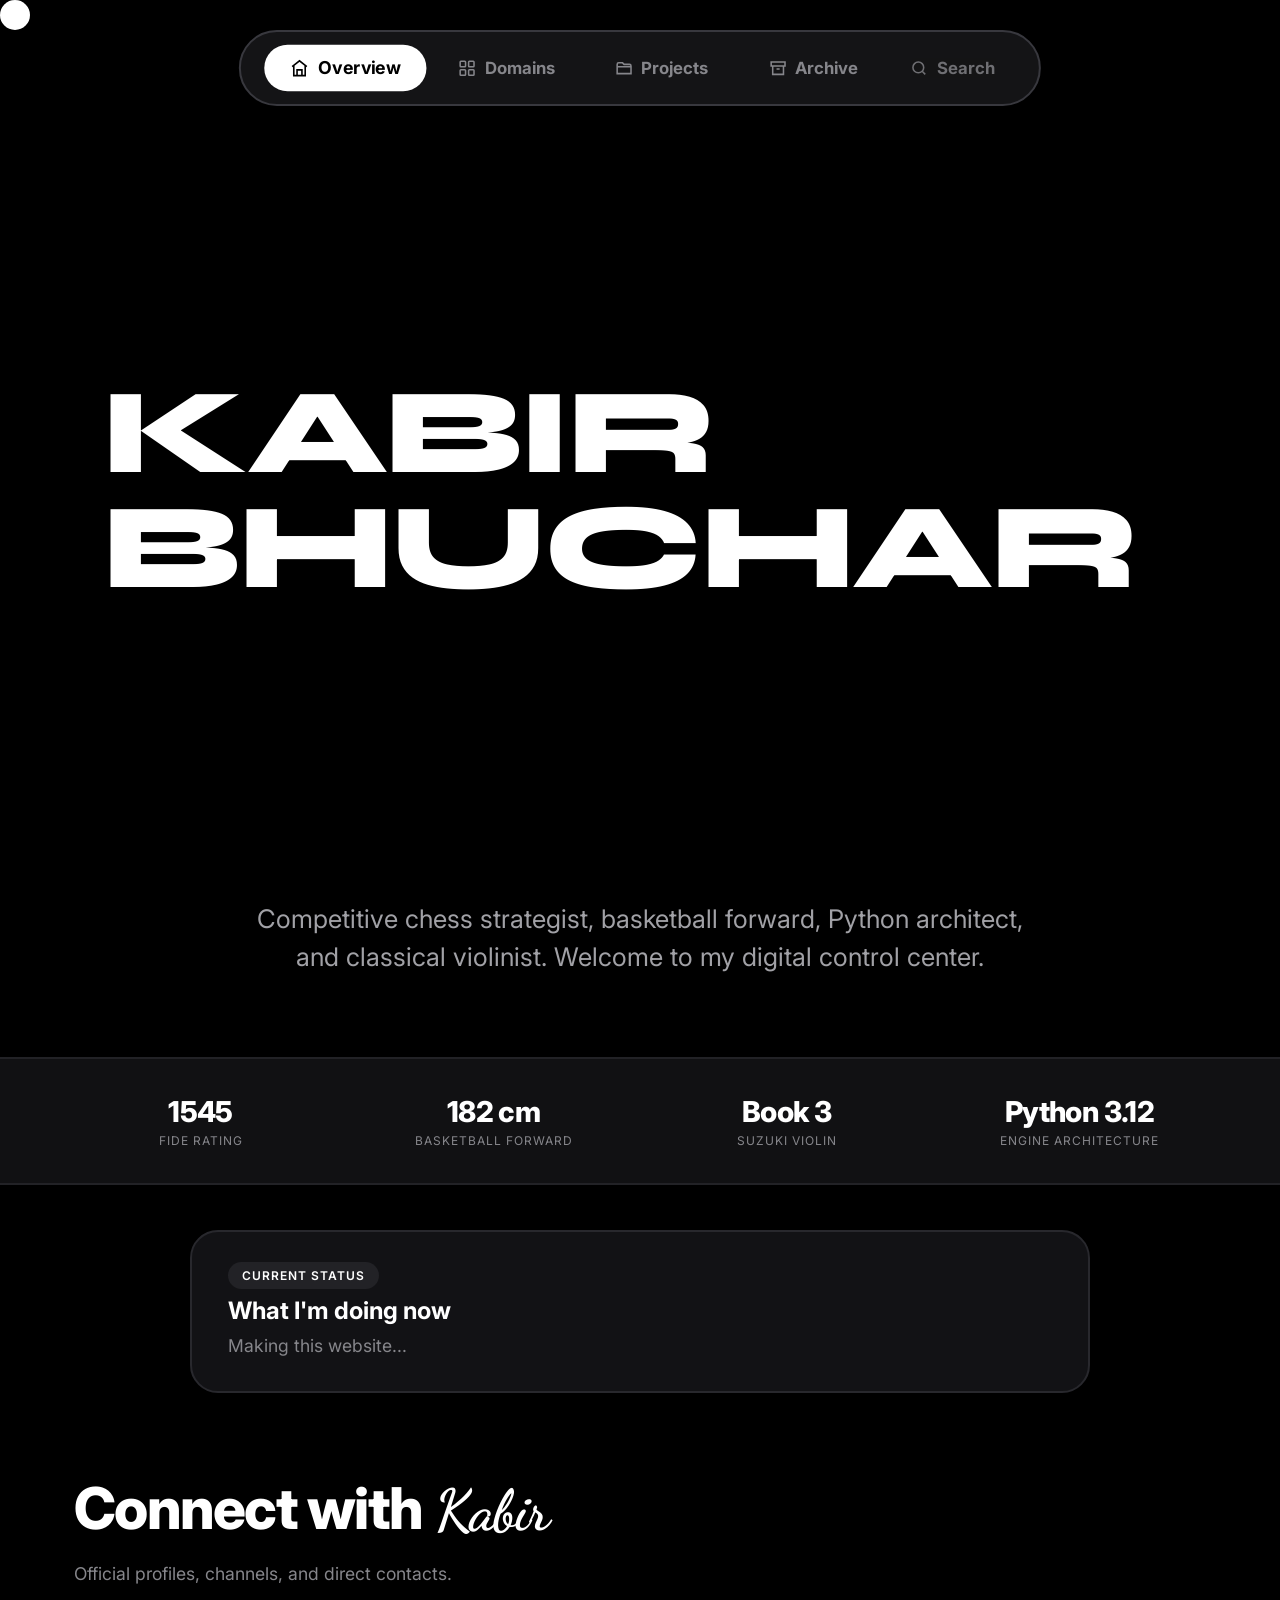
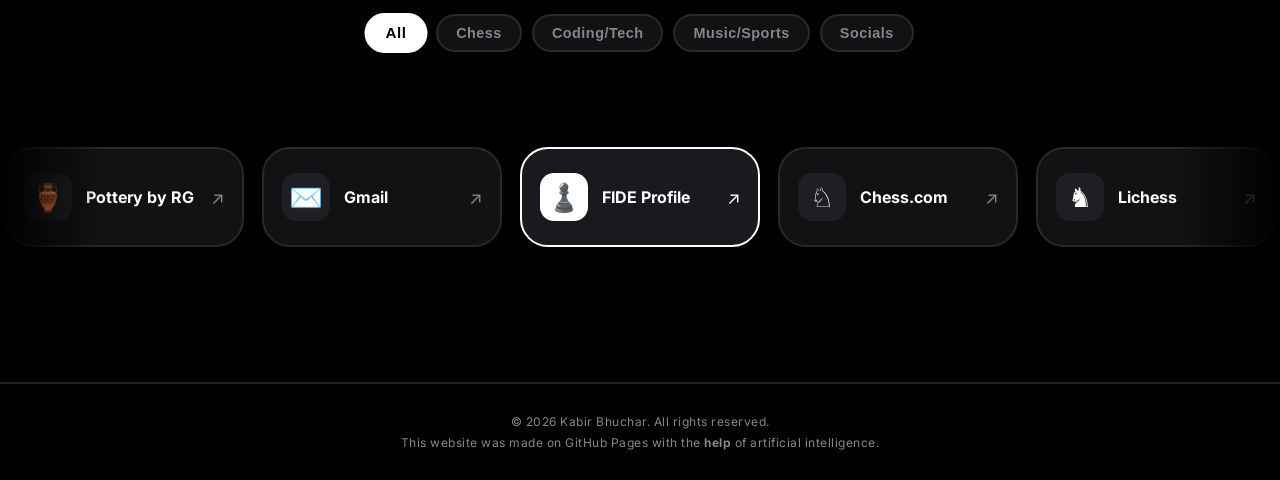
==== commit 6726d3f5: "Update portfolio content and mobile navigation Co-Authored-By: Devin AI <158243242+devin-ai-integrat" ====
--- a/index.html
+++ b/index.html
@@ -6,6 +6,8 @@
     <title>Kabir Bhuchar</title>
 
     <meta name="description" content="Kabir Bhuchar&#39;s portfolio as a chess player, programmer, basketballer, violinist." />
+    <meta name="author" content="Kabir Bhuchar" />
+    <meta name="copyright" content="Kabir Bhuchar" />
 
     <meta property="og:title" content="Kabir Bhuchar" />
     <meta property="og:description" content="Kabir Bhuchar&#39;s portfolio as a chess player, programmer, basketballer, violinist." />
@@ -17,7 +19,7 @@
 
     <link href="https://fonts.googleapis.com/css2?family=Dancing+Script:wght@700&family=Inter:wght@300;400;500;600;700;800;900&family=Syne:wght@700;800&display=swap" rel="stylesheet">
 
-    <link rel="stylesheet" href="assets/style.css?v=39bb0806">
+    <link rel="stylesheet" href="assets/style.css?v=bbf57a3b">
 </head>
 <body>
 
@@ -321,6 +323,7 @@
 
         <div class="bento-deep-content">
             <div id="detail-content">Loading content...</div>
+            <p class="detail-copyright">© 2026 Kabir Bhuchar. All rights reserved.</p>
         </div>
     </div>
 
@@ -357,12 +360,13 @@
         <button class="lightbox-nav lightbox-next" data-action="lightbox-next" aria-label="Next">›</button>
     </div>
 
-    <script type="application/json" id="categories-data">{"chess": {"title": "CHESS", "badge": "STRATEGY", "bento": "<div class=\"bento-tile size-wide\">\n                        <h4>Current Rating<\/h4>\n                        <h2>1545 FIDE<\/h2>\n                        <p style=\"margin-top:auto;\">Official competitive tournament bracket rating.<\/p>\n                    <\/div>\n<div class=\"bento-tile size-tall\" style=\"background: #1c1c22; border-color: #44444d;\">\n                        <h4 style=\"color: #ffffff;\">Opening Base<\/h4>\n                        <h2 style=\"font-size: 5rem; margin-top:20px;\">1.e4<\/h2>\n                    <\/div>\n<div class=\"bento-tile size-sm\">\n                        <h4>Playstyle<\/h4>\n                        <p style=\"color:#fff; font-size:1.1rem; font-weight:600; margin-top:10px;\">Aggressive & Direct<\/p>\n                    <\/div>\n<div class=\"bento-tile size-wide\">\n                        <h4>Time Controls<\/h4>\n                        <p style=\"color:#fff; font-size:1.1rem; font-weight:600; margin-top:10px;\">60+1 Hyper-Bullet & 3-Min Blitz<\/p>\n                    <\/div>\n<div class=\"bento-tile size-sm\">\n                        <h4>Black Defenses<\/h4>\n                        <p>Sicilian (1...c5)<br>Scandinavian (1...d5)<\/p>\n                    <\/div>\n<div class=\"bento-tile size-sm\">\n                        <h4>Tactical Streak<\/h4>\n                        <p style=\"color:#fff; font-weight:600;\">2800+ Puzzle Peak<\/p>\n                    <\/div>\n<div class=\"bento-tile size-wide\">\n                        <h4>Club Standing<\/h4>\n                        <p style=\"color:#fff; font-weight:600;\">Top Board Representative & School Team MVP<\/p>\n                    <\/div>\n<a href=\"http://ratings.fide.com/profile/498777\" target=\"_blank\" rel=\"noopener\" class=\"bento-tile bento-tile-link size-sm\"><h4>\u265f\ufe0f FIDE Profile<\/h4><p>Official 1545 tournament records<\/p><span class=\"bento-link-arrow\">\u2197<\/span><\/a>\n<a href=\"https://www.chess.com/member/aajukubaa\" target=\"_blank\" rel=\"noopener\" class=\"bento-tile bento-tile-link size-wide\"><h4>\u2658 Chess.com<\/h4><p>Blitz & rapid online matches<\/p><span class=\"bento-link-arrow\">\u2197<\/span><\/a>\n<a href=\"https://lichess.org/@/onesandzeros\" target=\"_blank\" rel=\"noopener\" class=\"bento-tile bento-tile-link size-wide\"><h4>\u265e Lichess<\/h4><p>Bullet & puzzle training<\/p><span class=\"bento-link-arrow\">\u2197<\/span><\/a>", "content": "\n                    <div class=\"content-block\">\n                        <p class=\"lead-paragraph\">My game is defined by high-octane, uncompromising, and direct aggression. Whenever I sit down with the White pieces, I strictly initiate the batt[...]\n                    <\/div>\n\n                    <div class=\"content-block\">\n                        <h4>My Opening Repertoire & Philosophical Foundations<\/h4>\n                        <p>My goal in the opening is rapid piece activation, immediate central dominance, and forcing my opponents out of their comfort zones right from move one:<\/p>\n                        <ul>\n                            <li><strong>Against 1...e5 (Italian Game):<\/strong> I steer directly into the sharp, classic lines of the Italian Game with 3. Bc4. From there, I love launching the It[...]\n                            <li><strong>Against the French Defense (1...e6):<\/strong> I claim full central control using 2. d4 d5 3. Nc3 to set up active piece play, or I pivot into a King's Indi[...]\n                            <li><strong>Against the Scandinavian Defense (1...d5):<\/strong> I accept the challenge immediately with 2. exd5 Qxd5, followed by 3. Nc3 to kick their queen with tempo[...]\n                            <li><strong>Against the Caro-Kann Defense (1...c6):<\/strong> I refuse to let Black settle behind a quiet pawn wall, pushing 2. d4 d5 3. Nc3 to assert early space and m[...]\n                        <\/ul>\n                    <\/div>\n\n                    <div class=\"media-placeholder chess-portrait\"><img src=\"chess-photos/20250614_110030.jpg\" alt=\"Kabir playing chess 1\" loading=\"lazy\"><\/div>\n\n                    <div class=\"content-block\">\n                        <h4>Midgame Execution & Tactical DNA<\/h4>\n                        <p>Once the opening transitions into the middlegame, my primary focus turns toward heavy pawn storms and direct, decisive assaults on the enemy king. When I secure a spati[...]\n                    <\/div>\n\n                    <div class=\"media-placeholder chess-portrait\"><img src=\"chess-photos/20250614_111530.jpg\" alt=\"Kabir playing chess 2\" loading=\"lazy\"><\/div>\n\n                    <div class=\"content-block\">\n                        <h4>Endgame Strategy & Rating Progression<\/h4>\n                        <p>If a match reaches the endgame, my approach shifts toward relentless pawn promotion and active king participation. I push passed pawns with urgency while marching my ki[...]\n                        <\/div>\n\n                    <div class=\"media-placeholder chess-portrait\"><img src=\"chess-photos/20250614_120820.jpg\" alt=\"Kabir playing chess 3\" loading=\"lazy\"><\/div>\n\n                    <div class=\"content-block\">\n                        <p>This high-pressure playing identity has fueled my steady climb from sub-1000 levels up to a peak rating above 1451 Elo in longer rapid time controls. Along the way, I h[...]\n                    <\/div>\n\n                    <div class=\"media-placeholder chess-portrait\"><img src=\"chess-photos/20250614_140223.jpg\" alt=\"Kabir playing chess 4\" loading=\"lazy\"><\/div>\n\n                    <div class=\"content-block\">\n                        <h4>Goal<\/h4>\n                        <div class=\"goal-bar-card\">\n                        <div class=\"goal-bar-header\">\n                            <span class=\"goal-title\">\u265f\ufe0f FIDE Rating Target: 1800<\/span>\n                            <span class=\"goal-metric\">Current: 1545 / Target: 1800<\/span>\n                        <\/div>\n                        <div class=\"progress-track\">\n                            <div class=\"progress-fill\" style=\"width: 85%;\"><\/div>\n                        <\/div>\n                    <\/div>\n                    <\/div>\n\n                    <div class=\"content-block\">\n                        <h4>Live Chess.com Dashboard<\/h4>\n                        <div class=\"chess-widget\">\n                            <div class=\"chess-widget-header\">\n                                <span class=\"card-pill\">Live from Chess.com<\/span>\n                                <span id=\"chesscom-updated\" class=\"chess-updated\"><\/span>\n                            <\/div>\n                            <div id=\"chesscom-stats\" class=\"chess-stats-grid\">\n                                <p class=\"chess-dashboard-loading\">Loading live ratings\u2026<\/p>\n                            <\/div>\n                            <section class=\"chess-featured-games\"><h4>Featured Games<\/h4><div class=\"chess-game-grid\"><div class=\"chess-game-placeholder chess-game-featured\">\u265f Game 1 \u2014 Chess.com embed coming soon<\/div><div class=\"chess-game-placeholder\">\u265f Game 2 \u2014 Chess.com embed coming soon<\/div><div class=\"chess-game-placeholder\">\u265f Game 3 \u2014 Chess.com embed coming soon<\/div><div class=\"chess-game-placeholder\">\u265f Game 4 \u2014 Chess.com embed coming soon<\/div><div class=\"chess-game-placeholder\">\u265f Game 5 \u2014 Chess.com embed coming soon<\/div><\/div><\/section>\n                        <\/div>\n                    <\/div>\n                "}, "basketball": {"title": "BASKETBALL", "badge": "ATHLETICS", "bento": "<div class=\"bento-tile size-tall\">\n                        <h4>Position<\/h4>\n                        <h2>6'0\" Forward<\/h2>\n                        <p style=\"margin-top:auto;\">182 cm interior anchor.<\/p>\n                    <\/div>\n<div class=\"bento-tile size-wide\">\n                        <h4>Focus Areas<\/h4>\n                        <p style=\"color:#fff; font-size:1.1rem; font-weight:600; margin-top:10px;\">Rim Protection & Box-outs<\/p>\n                    <\/div>\n<div class=\"bento-tile size-sm\">\n                        <h4>Rebounding<\/h4>\n                        <p style=\"color:#fff; font-weight:600;\">High-Intensity Glass Control<\/p>\n                    <\/div>\n<div class=\"bento-tile size-sm\">\n                        <h4>Tournament<\/h4>\n                        <p style=\"color:#fff; font-weight:600;\">Mediterranean Cup Captain<\/p>\n                    <\/div>\n<div class=\"bento-tile size-wide\">\n                        <h4>Court Vision<\/h4>\n                        <p style=\"color:#fff; font-weight:600;\">High Post Passing & Screen Setting<\/p>\n                    <\/div>", "content": "\n                    <div class=\"content-block\">\n                        <p class=\"lead-paragraph\">At 6'0\" playing forward, my game is built around mobile physical dominance, blending traditional low-post grit with face-up perimeter versatility.[...]\n                    <\/div>\n\n                    <div class=\"media-placeholder basketball-media\"><img src=\"basketball-media/20260201_115535.jpg\" alt=\"Basketball action\" loading=\"lazy\"><\/div>\n\n                    <div class=\"content-block\">\n                        <h4>Offensive Arsenal: Post Touch & Face-Up Drives<\/h4>\n                        <p>My scoring identity revolves around high-efficiency interior moves and capitalizing on mismatches when slower defenders guard me:<\/p>\n                        <ul>\n                            <li><strong>Low-Post Scoring & Soft Touch:<\/strong> I establish firm deep post position, using patient pump fakes, drop steps, and a soft turnaround hook shot over con[...]\n                            <li><strong>Face-Up Dribble Attacks:<\/strong> I don't just stay stuck in the paint; I readily receive the ball at the top of the key or wing, put the ball on the deck,[...]\n                            <li><strong>Glass Cleaning & Putbacks:<\/strong> On the offensive boards, I track flight paths relentlessly, carving out space to grab missed shots and cash in on immed[...]\n                        <\/ul>\n                    <\/div>\n\n                    <div class=\"media-placeholder has-video basketball-media\"><video src=\"basketball-media/20260201_115601.mp4\" muted loop autoplay playsinline preload=\"metadata\"><\/video><\/div>\n\n                    <div class=\"content-block\">\n                        <h4>Defensive Anchor & Rim Protection<\/h4>\n                        <p>On the defensive end, I set the physical tone by locking down the key and controlling the defensive glass:<\/p>\n                        <ul>\n                            <li><strong>Verticality & Shot Contests:<\/strong> I use proper timing and vertical extension to disrupt interior drives at the rim, altering shots without getting baited into cheap foul trouble.<\/li>\n                            <li><strong>Physical Box-Outs:<\/strong> I use my lower center of gravity and core strength to body up opposing centers early, sealing them off to secure defensive rebounds cleanly.<\/li>\n                            <li><strong>High Motor & Recovery:<\/strong> My mobility allows me to hedge on perimeter screens and recover quickly back into the paint to safeguard the basket.<\/li>\n                        <\/ul>\n                    <\/div>\n\n                    <div class=\"media-placeholder has-video basketball-media\"><video src=\"basketball-media/20260201_120317.mp4\" muted loop autoplay playsinline preload=\"metadata\"><\/video><\/div>\n\n                    <div class=\"media-placeholder basketball-media\"><img src=\"med-cup-photos/DSC09543.JPG\" alt=\"Basketball action\" loading=\"lazy\"><\/div>\n\n                    <div class=\"content-block\">\n                        <h4>Player Profile & On-Court Metrics<\/h4>\n                        <table class=\"content-table\">\n                            <thead>\n                                <tr><th>Metric / Dimension<\/th><th>On-Court Execution<\/th><\/tr>\n                            <\/thead>\n                            <tbody>\n                                <tr><td>Position / Archetype<\/td><td>Mobile Forward / Modern Point-Forward<\/td><\/tr>\n                                <tr><td>Offensive Strengths<\/td><td>Face-up dribble drives, soft turnaround hooks, offensive putbacks<\/td><\/tr>\n                                <tr><td>Defensive Role<\/td><td>Paint anchor, shot alteration, defensive glass control<\/td><\/tr>\n                                <tr><td>Tactical Advantage<\/td><td>Out-pacing traditional static big men with quickness and floor spacing<\/td><\/tr>\n                            <\/tbody>\n                        <\/table>\n                    <\/div>\n\n                    <div class=\"media-placeholder basketball-media\"><img src=\"basketball-media/20260201_120254.jpg\" alt=\"Kabir playing basketball\" loading=\"lazy\"><\/div>\n\n                    <div class=\"content-block\">\n                        <p>I play with an energetic, unrelenting interior presence, wearing down my matchup by forcing them to defend both in the paint and out on the perimeter.<\/p>\n                    <\/div>\n\n                    <div class=\"media-placeholder has-video basketball-media\"><video src=\"basketball-media/20260317_163100.mp4\" muted loop autoplay playsinline preload=\"metadata\"><\/video><\/div>\n\n                    <!-- NEW: three additional basketball action clips (added 2026-10-17) -->\n                    <div class=\"media-placeholder has-video basketball-media\"><video src=\"basketball-media/20260920_125226.mp4\" muted loop autoplay playsinline preload=\"metadata\"><\/video><\/div>\n                    <div class=\"media-placeholder has-video basketball-media\"><video src=\"basketball-media/20260920_125247.mp4\" muted loop autoplay playsinline preload=\"metadata\"><\/video><\/div>\n                    <div class=\"media-placeholder has-video basketball-media\"><video src=\"basketball-media/20260920_125503.mp4\" muted loop autoplay playsinline preload=\"metadata\"><\/video><\/div>\n                "}, "coding": {"title": "CODING", "badge": "ENGINEERING", "bento": "<div class=\"bento-tile size-big\">\n                        <h4>Architecture<\/h4>\n                        <h2>Python 3.12<\/h2>\n                        <p style=\"margin-top:auto;\">Building automated backend scripts, data pipelines, and this very site's Python build system.<\/p>\n                    <\/div>\n<div class=\"bento-tile size-sm\">\n                        <h4>Frontend<\/h4>\n                        <p style=\"color:#fff; font-weight:600;\">HTML5, CSS3, DOM<\/p>\n                    <\/div>\n<div class=\"bento-tile size-sm\">\n                        <h4>Deployment<\/h4>\n                        <p style=\"color:#fff; font-weight:600;\">GitHub Pages<\/p>\n                    <\/div>\n<div class=\"bento-tile size-wide\">\n                        <h4>Design Focus<\/h4>\n                        <p style=\"color:#fff; font-weight:600;\">Minimalist Solid Matte Interface<\/p>\n                    <\/div>\n<div class=\"bento-tile size-wide\">\n                        <h4>Automation<\/h4>\n                        <p style=\"color:#fff; font-weight:600;\">Scripting & Data Pipelines<\/p>\n                    <\/div>\n<a href=\"https://github.com/aajukubaa\" target=\"_blank\" rel=\"noopener\" class=\"bento-tile bento-tile-link size-sm\"><h4>\ud83d\udcbb GitHub<\/h4><p>Python repositories & micro-apps<\/p><span class=\"bento-link-arrow\">\u2197<\/span><\/a>\n<a href=\"https://replit.com/@Aajukubaa\" target=\"_blank\" rel=\"noopener\" class=\"bento-tile bento-tile-link size-sm\"><h4>\u26a1 Replit<\/h4><p>Live Python code execution<\/p><span class=\"bento-link-arrow\">\u2197<\/span><\/a>", "content": "\n                    <div class=\"content-block\">\n                        <p class=\"lead-paragraph\">I learn to code through Codingal, a live, one-on-one online coding platform. Each session builds on the last through structured modules that comb[...]\n                    <\/div>\n\n                    <div class=\"content-block\">\n                        <p>\ufffd My journey began when I earned my first certificate as a Python Programmer! \ud83d\udc0d This shows I've mastered the fundamental building blocks of programming. I learned[...]\n                        <p>\ud83d\udcaa I then leveled up my skills tremendously to become an Advance Python Developer! \ud83d\ude80 This achievement means I've dived much deeper into the world of programming. I[...]\n                        <p>\ud83c\udfae And the adventure continued as I became a Python Game Developer! \u2728 This is super exciting because it means I can now create my very own interactive games and app[...]\n                        <p>My certificates clearly show an impressive progression in my coding abilities! \ud83c\udf1f From understanding the core principles of Python programming to building advanced st[...]\n                        <p class=\"text-caption\">Generated on June 30, 2026<\/p>\n                    <\/div>\n\n                    <div class=\"content-block\">\n                        <h4>Certificates Earned<\/h4>\n                        <div class=\"certificate-grid\">\n                    <figure class=\"certificate-item\">\n                        <div class=\"media-placeholder certificate-frame\"><img src=\"certificates/python-programmer-certificate.jpg\" alt=\"Python Programmer certificate\" loading=\"lazy\"><\/div>\n                        <figcaption>Python Programmer<\/figcaption>\n                    <\/figure>\n                    <figure class=\"certificate-item\">\n                        <div class=\"media-placeholder certificate-frame\"><img src=\"certificates/advance-python-developer-certificate.jpg\" alt=\"Advance Python Developer certificate\" loading=\"lazy\"><\/div>\n                        <figcaption>Advance Python Developer<\/figcaption>\n                    <\/figure>\n                    <figure class=\"certificate-item\">\n                        <div class=\"media-placeholder certificate-frame\"><img src=\"certificates/python-game-developer-certificate.jpg\" alt=\"Python Game Developer certificate\" loading=\"lazy\"><\/div>\n                        <figcaption>Python Game Developer<\/figcaption>\n                    <\/figure>\n                    <figure class=\"certificate-item\">\n                        <div class=\"media-placeholder certificate-frame\"><img src=\"certificates/sql-developer-certificate.jpg\" alt=\"SQL Developer certificate\" loading=\"lazy\"><\/div>\n                        <figcaption>SQL Developer<\/figcaption>\n                    <\/figure>\n                    <\/div>\n                    <\/div>\n\n                    <div class=\"content-block\">\n                        <h4>Progress Reports<\/h4>\n                        <div class=\"progress-reports-list\">\n                    <a href=\"https://www.codingal.com/progress-reports/BF1vi6eL/\" target=\"_blank\" class=\"progress-report-row\">\n                        <span class=\"progress-report-number\">1<\/span>\n                        <span class=\"progress-report-label\">Python Basics<\/span>\n                        <span class=\"progress-report-arrow\">\u2197<\/span>\n                    <\/a>\n                    <a href=\"https://www.codingal.com/progress-reports/7spnyHqv/\" target=\"_blank\" class=\"progress-report-row\">\n                        <span class=\"progress-report-number\">2<\/span>\n                        <span class=\"progress-report-label\">Let's Begin with Loops<\/span>\n                        <span class=\"progress-report-arrow\">\u2197<\/span>\n                    <\/a>\n                    <a href=\"https://www.codingal.com/progress-reports/ZJ9DEg33/\" target=\"_blank\" class=\"progress-report-row\">\n                        <span class=\"progress-report-number\">3<\/span>\n                        <span class=\"progress-report-label\">Python Functions and Modules<\/span>\n                        <span class=\"progress-report-arrow\">\u2197<\/span>\n                    <\/a>\n                    <a href=\"https://www.codingal.com/progress-reports/hYlhSUfp/\" target=\"_blank\" class=\"progress-report-row\">\n                        <span class=\"progress-report-number\">4<\/span>\n                        <span class=\"progress-report-label\">Data Structures in Python<\/span>\n                        <span class=\"progress-report-arrow\">\u2197<\/span>\n                    <\/a>\n                    <a href=\"https://www.codingal.com/progress-reports/X8CeIftK/\" target=\"_blank\" class=\"progress-report-row\">\n                        <span class=\"progress-report-number\">5<\/span>\n                        <span class=\"progress-report-label\">Object Oriented Programming<\/span>\n                        <span class=\"progress-report-arrow\">\u2197<\/span>\n                    <\/a>\n                    <a href=\"https://www.codingal.com/progress-reports/LHAmYr9y/\" target=\"_blank\" class=\"progress-report-row\">\n                        <span class=\"progress-report-number\">6<\/span>\n                        <span class=\"progress-report-label\">Game Building with Pygame<\/span>\n                        <span class=\"progress-report-arrow\">\u2197<\/span>\n                    <\/a>\n                    <a href=\"https://www.codingal.com/progress-reports/jzQQUOGS/\" target=\"_blank\" class=\"progress-report-row\">\n                        <span class=\"progress-report-number\">7<\/span>\n                        <span class=\"progress-report-label\">GUI using Python Tkinter<\/span>\n                        <span class=\"progress-report-arrow\">\u2197<\/span>\n                    <\/a>\n                    <a href=\"https://www.codingal.com/progress-reports/p3mclR2g/\" target=\"_blank\" class=\"progress-report-row\">\n                        <span class=\"progress-report-number\">8<\/span>\n                        <span class=\"progress-report-label\">Welcome to Data Science<\/span>\n                        <span class=\"progress-report-arrow\">\u2197<\/span>\n                    <\/a>\n                    <a href=\"https://www.codingal.com/progress-reports/hTEKhhR0/\" target=\"_blank\" class=\"progress-report-row\">\n                        <span class=\"progress-report-number\">9<\/span>\n                        <span class=\"progress-report-label\">SQL<\/span>\n                        <span class=\"progress-report-arrow\">\u2197<\/span>\n                    <\/a>\n                    <a href=\"https://www.codingal.com/progress-reports/7hj2i3NV/\" target=\"_blank\" class=\"progress-report-row\">\n                        <span class=\"progress-report-number\">10<\/span>\n                        <span class=\"progress-report-label\">SQL using Python II<\/span>\n                        <span class=\"progress-report-arrow\">\u2197<\/span>\n                    <\/a>\n                    <\/div>\n                    <\/div>\n\n                    <div class=\"content-block\">\n                        <p>All of this Codingal work is also on my <a href=\"https://github.com/aajukubaa\" target=\"_blank\">GitHub<\/a> \u2014 each completed module is its own repository, and inside ea[...]\n                    <\/div>\n                "}, "music": {"title": "VIOLIN", "badge": "PERFORMANCE", "bento": "<div class=\"bento-tile size-wide\">\n                        <h4>Repertoire Level<\/h4>\n                        <h2>Suzuki Book 3<\/h2>\n                    <\/div>\n<div class=\"bento-tile size-wide\">\n                        <h4>Focus<\/h4>\n                        <p style=\"color:#fff; font-weight:600;\">Clean intonation & controlled bowing articulation<\/p>\n                    <\/div>\n<div class=\"bento-tile size-full\">\n                        <h4>Artistic Discipline<\/h4>\n                        <p style=\"color:#fff; font-weight:600;\">Classical piece interpretation, vibrato control, and tone purity.<\/p>\n                    <\/div>", "content": "\n                    <div class=\"content-block\">\n                        <h4>Progressing Through Suzuki Book 3<\/h4>\n                        <p>My violin studies follow the Suzuki Method, a repertoire-based approach that builds technique piece by piece rather than through dry drills alone. Each book raises the [...]\n                    <\/div>\n\n                    <div class=\"media-placeholder chess-portrait\"><img src=\"violin-photos/IMG_20250403_181316.jpg\" alt=\"Kabir playing violin 1\" loading=\"lazy\"><\/div>\n                    <div class=\"media-placeholder chess-portrait\"><img src=\"violin-photos/PXL_20260310_180215963.jpg\" alt=\"Kabir playing violin 2\" loading=\"lazy\"><\/div>\n\n                    <div class=\"content-block\">\n                        <h4>School Strings Ensemble<\/h4>\n                        <p>Alongside my individual Suzuki repertoire, I've been a member of my school's Strings Ensemble Group since Grade 6. The ensemble performs a broader, non-Suzuki repertoir[...]\n                    <\/div>\n\n                    <div class=\"media-placeholder chess-portrait\"><img src=\"violin-photos/PXL_20260310_192822793.jpg\" alt=\"Kabir playing violin 3\" loading=\"lazy\"><\/div>\n                    <div class=\"media-placeholder chess-portrait\"><img src=\"violin-photos/PXL_20260310_192858519.jpg\" alt=\"Kabir playing violin 4\" loading=\"lazy\"><\/div>\n\n                    <!-- NEW: Inline violin audio snippet (added 2026-10-17) -->\n                    <div class=\"content-block\">\n                        <h4>Audio Snippet \u2014 Suzuki Practice<\/h4>\n                        <p>Short excerpt from a practice session.<\/p>\n                        <div class=\"media-placeholder violin-audio\">\n                            <audio controls preload=\"metadata\" src=\"violin-media/20260310_192805.mp3\" aria-label=\"Violin practice audio\"><\/audio>\n                        <\/div>\n                    <\/div>\n\n                    <div class=\"content-block\">\n                        <h4>Goals<\/h4>\n                        <div class=\"goal-bar-card\">\n                        <div class=\"goal-bar-header\">\n                            <span class=\"goal-title\">\ud83c\udfbb Suzuki Violin Goal: Reach Book 5<\/span>\n                            <span class=\"goal-metric\">Current: Book 3 / Target: Book 5<\/span>\n                        <\/div>\n                        <div class=\"progress-track\">\n                            <div class=\"progress-fill\" style=\"width: 60%;\"><\/div>\n                        <\/div>\n                    <\/div><div class=\"goal-bar-card\">\n                        <div class=\"goal-bar-header\">\n                            <span class=\"goal-title\">\ud83c\udfbb Trinity Grade 3 Exam<\/span>\n                            <span class=\"goal-metric\">Current: In progress / Target: Pass Grade 3<\/span>\n                        <\/div>\n                        <div class=\"progress-track\">\n                            <div class=\"progress-fill\" style=\"width: 15%;\"><\/div>\n                        <\/div>\n                    <\/div>\n                    <\/div>\n\n                    <div class=\"content-block\">\n                        <h4>Videos<\/h4>\n                        <p>More to come in a future update.<\/p>\n                        <div class=\"photo-grid\">\n                            <div class=\"media-placeholder\">Video coming soon<\/div>\n                            <div class=\"media-placeholder\">Video coming soon<\/div>\n                        <\/div>\n                    <\/div>\n                "}, "presentations": {"title": "POWERPOINT", "badge": "ACADEMIC DECK ARCHITECTURE", "bento": "<div class=\"bento-tile size-full\">\n                        <h4>Design Standard<\/h4>\n                        <p style=\"color:#fff; font-weight:600; font-size:1.2rem;\">Minimalist typography & synchronized visual storytelling<\/p>\n                    <\/div>\n<div class=\"bento-tile size-wide\">\n                        <h4>Layouts<\/h4>\n                        <p style=\"color:#fff; font-weight:600;\">Grid-aligned structure<\/p>\n                    <\/div>\n<div class=\"bento-tile size-wide\">\n                        <h4>Visuals<\/h4>\n                        <p style=\"color:#fff; font-weight:600;\">High-impact contrast<\/p>\n                    <\/div>", "content": "\n                    <div class=\"content-block\">\n                        <h4>Slide Deck Design<\/h4>\n                        <p>Engineered dynamic visual presentations featuring clean hierarchical typography and synchronized animations.<\/p>\n                    <\/div>\n\n                    <div class=\"content-block\">\n                        <h4>Presentations<\/h4>\n                        <p>Tap any presentation for a quick summary.<\/p>\n                    <\/div>\n                    <div class=\"reveal-grid\">\n                    <div class=\"reveal-tile\" tabindex=\"0\" role=\"button\" aria-expanded=\"false\">\n                        <div class=\"reveal-tile-header\">\n                            <span class=\"reveal-tile-title\">Presentation 1<\/span>\n                            <span class=\"reveal-tile-icon\">+<\/span>\n                        <\/div>\n                        <div class=\"reveal-tile-body\">\n                            <p>Title and summary coming soon.<\/p>\n                        <\/div>\n                    <\/div>\n                    <div class=\"reveal-tile\" tabindex=\"0\" role=\"button\" aria-expanded=\"false\">\n                        <div class=\"reveal-tile-header\">\n                            <span class=\"reveal-tile-title\">Presentation 2<\/span>\n                            <span class=\"reveal-tile-icon\">+<\/span>\n                        <\/div>\n                        <div class=\"reveal-tile-body\">\n                            <p>Title and summary coming soon.<\/p>\n                        <\/div>\n                    <\/div>\n                    <\/div>\n                "}, "portfolios": {"title": "PORTFOLIOS", "badge": "CREATIVE SHOWCASE", "bento": "<div class=\"bento-tile size-full\">\n                        <h4>Archive Volume<\/h4>\n                        <h2>9+ Portfolios<\/h2>\n                    <\/div>\n<div class=\"bento-tile size-full\">\n                        <h4>Aesthetic<\/h4>\n                        <p style=\"color:#fff; font-weight:600;\">Monochromatic dark palettes & precision card architectures<\/p>\n                    <\/div>", "content": "\n                    <div class=\"content-block\">\n                        <h4>Visual Identity<\/h4>\n                        <p>A curated compilation of 9+ comprehensive design project portfolios highlighting minimalist layout grids.<\/p>\n                    <\/div>\n\n                    <div class=\"content-block\">\n                        <h4>Portfolios (Grades 6\u20138)<\/h4>\n                        <p>Tap any portfolio for a quick summary.<\/p>\n                    <\/div>\n                    <div class=\"reveal-grid\">\n                    <div class=\"reveal-tile\" tabindex=\"0\" role=\"button\" aria-expanded=\"false\">\n                        <div class=\"reveal-tile-header\">\n                            <span class=\"reveal-tile-title\">Grade 6 Portfolio 1<\/span>\n                            <span class=\"reveal-tile-icon\">+<\/span>\n                        <\/div>\n                        <div class=\"reveal-tile-body\">\n                            <p>Title and summary coming soon.<\/p>\n                        <\/div>\n                    <\/div>\n                    <div class=\"reveal-tile\" tabindex=\"0\" role=\"button\" aria-expanded=\"false\">\n                        <div class=\"reveal-tile-header\">\n                            <span class=\"reveal-tile-title\">Grade 6 Portfolio 2<\/span>\n                            <span class=\"reveal-tile-icon\">+<\/span>\n                        <\/div>\n                        <div class=\"reveal-tile-body\">\n                            <p>Title and summary coming soon.<\/p>\n                        <\/div>\n                    <\/div>\n                    <div class=\"reveal-tile\" tabindex=\"0\" role=\"button\" aria-expanded=\"false\">\n                        <div class=\"reveal-tile-header\">\n                            <span class=\"reveal-tile-title\">Grade 6 Portfolio 3<\/span>\n                            <span class=\"reveal-tile-icon\">+<\/span>\n                        <\/div>\n                        <div class=\"reveal-tile-body\">\n                            <p>Title and summary coming soon.<\/p>\n                        <\/div>\n                    <\/div>\n                    <div class=\"reveal-tile\" tabindex=\"0\" role=\"button\" aria-expanded=\"false\">\n                        <div class=\"reveal-tile-header\">\n                            <span class=\"reveal-tile-title\">Grade 7 Portfolio 1<\/span>\n                            <span class=\"reveal-tile-icon\">+<\/span>\n                        <\/div>\n                        <div class=\"reveal-tile-body\">\n                            <p>Title and summary coming soon.<\/p>\n                        <\/div>\n                    <\/div>\n                    <div class=\"reveal-tile\" tabindex=\"0\" role=\"button\" aria-expanded=\"false\">\n                        <div class=\"reveal-tile-header\">\n                            <span class=\"reveal-tile-title\">Grade 7 Portfolio 2<\/span>\n                            <span class=\"reveal-tile-icon\">+<\/span>\n                        <\/div>\n                        <div class=\"reveal-tile-body\">\n                            <p>Title and summary coming soon.<\/p>\n                        <\/div>\n                    <\/div>\n                    <div class=\"reveal-tile\" tabindex=\"0\" role=\"button\" aria-expanded=\"false\">\n                        <div class=\"reveal-tile-header\">\n                            <span class=\"reveal-tile-title\">Grade 7 Portfolio 3<\/span>\n                            <span class=\"reveal-tile-icon\">+<\/span>\n                        <\/div>\n                        <div class=\"reveal-tile-body\">\n                            <p>Title and summary coming soon.<\/p>\n                        <\/div>\n                    <\/div>\n                    <div class=\"reveal-tile\" tabindex=\"0\" role=\"button\" aria-expanded=\"false\">\n                        <div class=\"reveal-tile-header\">\n                            <span class=\"reveal-tile-title\">Grade 8 Portfolio 1<\/span>\n                            <span class=\"reveal-tile-icon\">+<\/span>\n                        <\/div>\n                        <div class=\"reveal-tile-body\">\n                            <p>Title and summary coming soon.<\/p>\n                        <\/div>\n                    <\/div>\n                    <div class=\"reveal-tile\" tabindex=\"0\" role=\"button\" aria-expanded=\"false\">\n                        <div class=\"reveal-tile-header\">\n                            <span class=\"reveal-tile-title\">Grade 8 Portfolio 2<\/span>\n                            <span class=\"reveal-tile-icon\">+<\/span>\n                        <\/div>\n                        <div class=\"reveal-tile-body\">\n                            <p>Title and summary coming soon.<\/p>\n                        <\/div>\n                    <\/div>\n                    <div class=\"reveal-tile\" tabindex=\"0\" role=\"button\" aria-expanded=\"false\">\n                        <div class=\"reveal-tile-header\">\n                            <span class=\"reveal-tile-title\">Grade 8 Portfolio 3<\/span>\n                            <span class=\"reveal-tile-icon\">+<\/span>\n                        <\/div>\n                        <div class=\"reveal-tile-body\">\n                            <p>Title and summary coming soon.<\/p>\n                        <\/div>\n                    <\/div>\n                    <\/div>\n                "}, "proj_basketball": {"title": "MEDITERRANEAN CUP", "badge": "TOURNAMENT CAPTAIN", "bento": "<div class=\"bento-tile size-full\">\n                        <h4>Role<\/h4>\n                        <h2>Team Captain<\/h2>\n                        <p style=\"margin-top:auto;\">Lead team strategy and on-court execution.<\/p>\n                    <\/div>\n<div class=\"bento-tile size-wide\">\n                        <h4>Venue<\/h4>\n                        <p style=\"color:#fff; font-weight:600;\">International Circuit<\/p>\n                    <\/div>\n<div class=\"bento-tile size-wide\">\n                        <h4>Impact<\/h4>\n                        <p style=\"color:#fff; font-weight:600;\">Paint Defense & Leadership<\/p>\n                    <\/div>", "content": "\n                    <div class=\"content-block\">\n                        <h4>Flying Out Alone<\/h4>\n                        <p>The Mediterranean Cup was the first time I ever traveled abroad completely by myself. Not with my family, not as part of a big group being walked through the airport by[...]\n                        <p>By the time I landed and made my way to the team hotel, that nervous energy had mostly turned into excitement. This was a real international tournament, with teams from[...]\n                    <\/div>\n\n                    <div class=\"media-placeholder\"><img src=\"med-cup-photos/DSC09519.JPG\" alt=\"Mediterranean Cup \u2014 photo 1\" loading=\"lazy\"><\/div>\n\n                    <div class=\"content-block\">\n                        <h4>Rained Out<\/h4>\n                        <p>The tournament was supposed to open with a full day of games, but it rained hard enough on day one that the entire schedule was cancelled. No games, no warm-ups on the [...]\n                        <p>What none of us realized yet was how much that single cancelled day was going to change everything that followed. The tournament still had eight games scheduled for our[...]\n                    <\/div>\n\n                    <div class=\"media-placeholder\"><img src=\"med-cup-photos/DSC09540.JPG\" alt=\"Mediterranean Cup \u2014 photo 2\" loading=\"lazy\"><\/div>\n\n                    <div class=\"content-block\">\n                        <h4>The Fall<\/h4>\n                        <p>Games finally got underway the next day, and it didn't take long for things to get complicated. Early in our very first game, I went down hard going for a loose ball \ufffd\ufffd[...]\n                        <p>That wasn't really an option. It was game one of what was about to become a very long day, and there was no version of the schedule where I could afford to sit out and [...]\n                    <\/div>\n\n                    <div class=\"media-placeholder\"><img src=\"med-cup-photos/DSC09543.JPG\" alt=\"Mediterranean Cup \u2014 photo 3\" loading=\"lazy\"><\/div>\n\n                    <div class=\"content-block\">\n                        <h4>Eight Games, One Day<\/h4>\n                        <p>Because the first day had been completely rained out, the tournament organizers compressed the entire remaining schedule to make sure every team still played its full s[...]\n                        <p>And I played every single minute of every single one of those eight games. Not most of the minutes, not in and out for rest \u2014 every minute, injuries included. By the [...]\n                    <\/div>\n\n                    <div class=\"media-placeholder\"><img src=\"med-cup-photos/DSC09585.JPG\" alt=\"Mediterranean Cup \u2014 photo 4\" loading=\"lazy\"><\/div>\n\n                    <div class=\"content-block\">\n                        <h4>Double-Teamed<\/h4>\n                        <p>By the time we reached the second-to-last game of that marathon day, fatigue had well and truly set in for everyone on the court, not just me. That game was against the[...]\n                        <p>I remember the specific feeling of it \u2014 catching the ball and suddenly having two defenders collapse on me at once, cutting off every angle I was used to having. It h[...]\n                    <\/div>\n\n                    <div class=\"media-placeholder\"><img src=\"med-cup-photos/DSC09603.JPG\" alt=\"Mediterranean Cup \u2014 photo 5\" loading=\"lazy\"><\/div>\n\n                    <div class=\"content-block\">\n                        <h4>Sixth Place<\/h4>\n                        <p>When the final standings came out, we'd finished sixth out of the eight teams in the tournament. Not the podium finish anyone dreams about walking in, but nowhere near [...]\n                        <p>Thinking back on the whole week \u2014 flying out on my own for the first time, losing an entire day to rain, falling and playing through real injuries for the rest of the[...]\n                    <\/div>\n\n                    <div class=\"media-placeholder\"><img src=\"med-cup-photos/DSC09714.JPG\" alt=\"Mediterranean Cup \u2014 photo 6\" loading=\"lazy\"><\/div><div class=\"media-placeholder\"><img src=\"med-cup-photos/DSC09732.JPG\" alt=\"Mediterranean Cup \u2014 photo 7\" loading=\"lazy\"><\/div><div class=\"media-placeholder\"><img src=\"med-cup-photos/DSC09744.JPG\" alt=\"Mediterranean Cup \u2014 photo 8\" loading=\"lazy\"><\/div>\n\n                    <div class=\"content-block\">\n                        <h4>Tournament Gallery<\/h4>\n                        <p>The rest of the photo set from the tournament.<\/p>\n                    <\/div>\n                    <div class=\"photo-grid\">\n                    <div class=\"media-placeholder\"><img src=\"med-cup-photos/DSC09520.JPG\" alt=\"Mediterranean Cup \u2014 photo 1\" loading=\"lazy\"><\/div>\n                    <div class=\"media-placeholder\"><img src=\"med-cup-photos/DSC09521.JPG\" alt=\"Mediterranean Cup \u2014 photo 2\" loading=\"lazy\"><\/div>\n                    <div class=\"media-placeholder\"><img src=\"med-cup-photos/DSC09542.JPG\" alt=\"Mediterranean Cup \u2014 photo 3\" loading=\"lazy\"><\/div>\n                    <div class=\"media-placeholder\"><img src=\"med-cup-photos/DSC09545.JPG\" alt=\"Mediterranean Cup \u2014 photo 4\" loading=\"lazy\"><\/div>\n                    <div class=\"media-placeholder\"><img src=\"med-cup-photos/DSC09547.JPG\" alt=\"Mediterranean Cup \u2014 photo 5\" loading=\"lazy\"><\/div>\n                    <div class=\"media-placeholder\"><img src=\"med-cup-photos/DSC09561.JPG\" alt=\"Mediterranean Cup \u2014 photo 6\" loading=\"lazy\"><\/div>\n                    <div class=\"media-placeholder\"><img src=\"med-cup-photos/DSC09586.JPG\" alt=\"Mediterranean Cup \u2014 photo 7\" loading=\"lazy\"><\/div>\n                    <div class=\"media-placeholder\"><img src=\"med-cup-photos/DSC09587.JPG\" alt=\"Mediterranean Cup \u2014 photo 8\" loading=\"lazy\"><\/div>\n                    <div class=\"media-placeholder\"><img src=\"med-cup-photos/DSC09588.JPG\" alt=\"Mediterranean Cup \u2014 photo 9\" loading=\"lazy\"><\/div>\n                    <div class=\"media-placeholder\"><img src=\"med-cup-photos/DSC09589.JPG\" alt=\"Mediterranean Cup \u2014 photo 10\" loading=\"lazy\"><\/div>\n                    <div class=\"media-placeholder\"><img src=\"med-cup-photos/DSC09590.JPG\" alt=\"Mediterranean Cup \u2014 photo 11\" loading=\"lazy\"><\/div>\n                    <div class=\"media-placeholder\"><img src=\"med-cup-photos/DSC09597.JPG\" alt=\"Mediterranean Cup \u2014 photo 12\" loading=\"lazy\"><\/div>\n                    <div class=\"media-placeholder\"><img src=\"med-cup-photos/DSC09615.JPG\" alt=\"Mediterranean Cup \u2014 photo 13\" loading=\"lazy\"><\/div>\n                    <div class=\"media-placeholder\"><img src=\"med-cup-photos/DSC09715.JPG\" alt=\"Mediterranean Cup \u2014 photo 14\" loading=\"lazy\"><\/div>\n                    <div class=\"media-placeholder\"><img src=\"med-cup-photos/DSC09716.JPG\" alt=\"Mediterranean Cup \u2014 photo 15\" loading=\"lazy\"><\/div>\n                    <div class=\"media-placeholder\"><img src=\"med-cup-photos/DSC09717.JPG\" alt=\"Mediterranean Cup \u2014 photo 16\" loading=\"lazy\"><\/div>\n                    <div class=\"media-placeholder\"><img src=\"med-cup-photos/DSC09729.JPG\" alt=\"Mediterranean Cup \u2014 photo 17\" loading=\"lazy\"><\/div>\n                    <div class=\"media-placeholder\"><img src=\"med-cup-photos/DSC09736.JPG\" alt=\"Mediterranean Cup \u2014 photo 18\" loading=\"lazy\"><\/div>\n                    <div class=\"media-placeholder\"><img src=\"med-cup-photos/DSC09737.JPG\" alt=\"Mediterranean Cup \u2014 photo 19\" loading=\"lazy\"><\/div>\n                    <div class=\"media-placeholder\"><img src=\"med-cup-photos/DSC09741.JPG\" alt=\"Mediterranean Cup \u2014 photo 20\" loading=\"lazy\"><\/div>\n                    <div class=\"media-placeholder\"><img src=\"med-cup-photos/DSC09743.JPG\" alt=\"Mediterranean Cup \u2014 photo 21\" loading=\"lazy\"><\/div>\n                    <\/div>\n                "}, "proj_website": {"title": "THIS SHOWCASE", "badge": "ARCHITECTURE", "bento": "<div class=\"bento-tile size-wide\">\n                        <h4>Engine<\/h4>\n                        <h2>Python<\/h2>\n                    <\/div>\n<div class=\"bento-tile size-wide\">\n                        <h4>Style<\/h4>\n                        <p style=\"color:#fff; font-weight:600; font-size:1.1rem; margin-top:10px;\">Solid Matte & Bento Grids<\/p>\n                    <\/div>\n<div class=\"bento-tile size-full\">\n                        <h4>Philosophy<\/h4>\n                        <p style=\"color:#fff; font-weight:600;\">Zero-bloat performance: Python builds it, plain JS/CSS run it.<\/p>\n                    <\/div>\n<a href=\"https://github.com/aajukubaa\" target=\"_blank\" rel=\"noopener\" class=\"bento-tile bento-tile-link size-full\"><h4>\ud83d\udcbb GitHub<\/h4><p>Python repositories & micro-apps<\/p><span class=\"bento-link-arrow\">\u2197<\/span><\/a>", "content": "\n                    <div class=\"content-block\">\n                        <h4>Where This Started<\/h4>\n                        <p>This site didn't start out anything like it looks now. The very first version was a single enormous HTML file with everything crammed into it \u2014 the markup, close to a[...]\n                        <p>In practice, it was a performance disaster. Loading a complete Python runtime just to swap an image's source attribute and populate a details panel meant every single v[...]\n                    <\/div>\n\n                    <div class=\"content-block\">\n                        <h4>Deciding What \"Python-Centric\" Actually Meant<\/h4>\n                        <p>The first real turning point was realizing that \"Python-centric\" could mean two very different things: Python running live in the browser, which is what PyScript does, [...]\n                        <p>I went with build-time Python. It meant giving up the literal \"there's Python executing in your browser right now\" novelty, but it meant the site could genuinely be fas[...]\n                    <\/div>\n\n                    <div class=\"content-block\">\n                        <h4>Rebuilding It as a Real Static Site Generator<\/h4>\n                        <p>That decision meant rebuilding the entire site from the ground up. All of the PyScript was stripped out completely. In its place, the site became a small Python-based s[...]\n                        <p>This meant that changing a piece of text, a stat, or a project description became a matter of editing one clearly organized Python file, instead of hunting through near[...]\n                    <\/div>\n\n                    <div class=\"content-block\">\n                        <h4>Learning GitHub's Web Upload the Hard Way<\/h4>\n                        <p>Since I manage this repository entirely through GitHub's website rather than the command line, getting the new file structure live came with its own lessons. The first [...]\n                        <p>That turned into a real lesson about how to structure a project for someone uploading through a browser instead of git: keep folders one level deep wherever possible, a[...]\n                    <\/div>\n\n                    <div class=\"content-block\">\n                        <h4>Automating the Build Itself<\/h4>\n                        <p>Both of those upload mistakes were symptoms of the same underlying problem: rebuilding the site was a manual step I had to remember to do every single time. So a GitHub[...]\n                    <\/div>\n\n                    <div class=\"content-block\">\n                        <h4>Rebuilding the Photo Library<\/h4>\n                        <p>The images went through several full rounds of reorganization. The originals were low-quality, inconsistently named, and some of them referenced files that had never ac[...]\n                    <\/div>\n\n                    <div class=\"content-block\">\n                        <h4>A Full Design and Interaction Pass<\/h4>\n                        <p>Once the architecture and content pipeline were solid, the focus shifted to actually refining how the site felt to use. That meant fixing a custom cursor that would get[...]\n                    <\/div>\n\n                    <div class=\"content-block\">\n                        <h4>Adding Things That Actually Do Something<\/h4>\n                        <p>Beyond fixing what was already there, a few genuinely new pieces got built in. My Chess.com ratings, records, and recent games now load from a small Python script that[...]\n                    <\/div>\n\n                    <div class=\"content-block\">\n                        <h4>Where It Stands Now<\/h4>\n                        <p>The site keeps changing in fairly large jumps \u2014 entire sections have been deleted, moved, and reshuffled more than once as the actual content and priorities became cl[...]\n                    <\/div>\n                "}, "proj_chess": {"title": "CHESS CIRCUIT", "badge": "SCHOOL REPRESENTATIVE", "bento": "<div class=\"bento-tile size-wide\">\n                        <h4>Accolade<\/h4>\n                        <h2>Best Player<\/h2>\n                        <p style=\"margin-top:auto;\">Top board performance.<\/p>\n                    <\/div>\n<div class=\"bento-tile size-wide\">\n                        <h4>Format<\/h4>\n                        <p style=\"color:#fff; font-weight:600; font-size:1.1rem; margin-top:10px;\">In-School & External Circuits<\/p>\n                    <\/div>\n<div class=\"bento-tile size-full\">\n                        <h4>Record<\/h4>\n                        <p style=\"color:#fff; font-weight:600;\">Undefeated streak on Board 1 during regional school matches.<\/p>\n                    <\/div>\n<a href=\"http://ratings.fide.com/profile/498777\" target=\"_blank\" rel=\"noopener\" class=\"bento-tile bento-tile-link size-full\"><h4>\u265f\ufe0f FIDE Profile<\/h4><p>Official 1545 tournament records<\/p><span class=\"bento-link-arrow\">\u2197<\/span><\/a>\n<a href=\"https://www.chess.com/member/aajukubaa\" target=\"_blank\" rel=\"noopener\" class=\"bento-tile bento-tile-link size-wide\"><h4>\u2658 Chess.com<\/h4><p>Blitz & rapid online matches<\/p><span class=\"bento-link-arrow\">\u2197<\/span><\/a>\n<a href=\"https://lichess.org/@/onesandzeros\" target=\"_blank\" rel=\"noopener\" class=\"bento-tile bento-tile-link size-wide\"><h4>\u265e Lichess<\/h4><p>Bullet & puzzle training<\/p><span class=\"bento-link-arrow\">\u2197<\/span><\/a>", "content": "\n                    <div class=\"content-block\">\n                        <h4>Competitive Milestones<\/h4>\n                        <p>Representing the school team on top boards, securing the Best Player award for highest win rate.<\/p>\n                    <\/div>\n\n                    <div class=\"content-block\">\n                        <h4>Representing My School<\/h4>\n                        <p>This tournament was my first time playing competitive chess as part of a school team rather than as an individual. That changed the whole feel of the event \u2014 every re[...]\n                        <p>Out of everyone on my team, I finished with the most individual wins. It was a genuinely tight event \u2014 we didn't come away with first place, but we also didn't finish[...]\n                    <\/div>\n                "}}</script>
-    <script src="assets/main.js?v=3806b0da"></script>
-    <script src="assets/chess-dashboard.js?v=c761b5a5"></script>
+    <script type="application/json" id="categories-data">{"chess": {"title": "CHESS", "badge": "STRATEGY", "bento": "<div class=\"bento-tile size-wide\">\n                        <h4>Current Rating<\/h4>\n                        <h2>1545 FIDE<\/h2>\n                        <p style=\"margin-top:auto;\">Official competitive tournament bracket rating.<\/p>\n                    <\/div>\n<div class=\"bento-tile size-tall\" style=\"background: #1c1c22; border-color: #44444d;\">\n                        <h4 style=\"color: #ffffff;\">Opening Base<\/h4>\n                        <h2 style=\"font-size: 5rem; margin-top:20px;\">1.e4<\/h2>\n                    <\/div>\n<div class=\"bento-tile size-sm\">\n                        <h4>Playstyle<\/h4>\n                        <p style=\"color:#fff; font-size:1.1rem; font-weight:600; margin-top:10px;\">Aggressive & Direct<\/p>\n                    <\/div>\n<div class=\"bento-tile size-wide\">\n                        <h4>Time Controls<\/h4>\n                        <p style=\"color:#fff; font-size:1.1rem; font-weight:600; margin-top:10px;\">60+1 Hyper-Bullet & 3-Min Blitz<\/p>\n                    <\/div>\n<div class=\"bento-tile size-sm\">\n                        <h4>Black Defenses<\/h4>\n                        <p>Sicilian (1...c5)<br>Scandinavian (1...d5)<\/p>\n                    <\/div>\n<div class=\"bento-tile size-sm\">\n                        <h4>Tactical Streak<\/h4>\n                        <p style=\"color:#fff; font-weight:600;\">2800+ Puzzle Peak<\/p>\n                    <\/div>\n<div class=\"bento-tile size-wide\">\n                        <h4>Club Standing<\/h4>\n                        <p style=\"color:#fff; font-weight:600;\">Top Board Representative & School Team MVP<\/p>\n                    <\/div>\n<a href=\"http://ratings.fide.com/profile/498777\" target=\"_blank\" rel=\"noopener\" class=\"bento-tile bento-tile-link size-sm\"><h4>\u265f\ufe0f FIDE Profile<\/h4><p>Official 1545 tournament records<\/p><span class=\"bento-link-arrow\">\u2197<\/span><\/a>\n<a href=\"https://www.chess.com/member/aajukubaa\" target=\"_blank\" rel=\"noopener\" class=\"bento-tile bento-tile-link size-wide\"><h4>\u2658 Chess.com<\/h4><p>Blitz & rapid online matches<\/p><span class=\"bento-link-arrow\">\u2197<\/span><\/a>\n<a href=\"https://lichess.org/@/onesandzeros\" target=\"_blank\" rel=\"noopener\" class=\"bento-tile bento-tile-link size-wide\"><h4>\u265e Lichess<\/h4><p>Bullet & puzzle training<\/p><span class=\"bento-link-arrow\">\u2197<\/span><\/a>", "content": "\n                    <div class=\"content-block\">\n                        <p class=\"lead-paragraph\">My game is defined by high-octane, uncompromising, and direct aggression. Whenever I sit down with the White pieces, I strictly initiate the battle with 1. e4, grabbing immediate central territory and laying the groundwork to drag my opponents into sharp, tactical struggles where they rarely get room to breathe.<\/p>\n                    <\/div>\n\n                    <div class=\"content-block\">\n                        <h4>My Opening Repertoire & Philosophical Foundations<\/h4>\n                        <p>My goal in the opening is rapid piece activation, immediate central dominance, and forcing my opponents out of their comfort zones right from move one:<\/p>\n                        <ul>\n                            <li><strong>Against 1...e5 (Italian Game):<\/strong> I steer directly into the sharp, classic lines of the Italian Game with 3. Bc4. From there, I love launching the Italian Knight Attack with an early 4. Ng5, placing immediate, relentless pressure on the vulnerable f7-square to test whether my opponent knows their theory or buckles under early tension.<\/li>\n                            <li><strong>Against the French Defense (1...e6):<\/strong> I claim full central control using 2. d4 d5 3. Nc3 to set up active piece play, or I pivot into a King's Indian Attack setup with 2. d3, coiling my pieces for a long-term kingside buildup.<\/li>\n                            <li><strong>Against the Scandinavian Defense (1...d5):<\/strong> I accept the challenge immediately with 2. exd5 Qxd5, followed by 3. Nc3 to kick their queen with tempo and accelerate my development.<\/li>\n                            <li><strong>Against the Caro-Kann Defense (1...c6):<\/strong> I refuse to let Black settle behind a quiet pawn wall, pushing 2. d4 d5 3. Nc3 to assert early space and maintain an active, commanding presence.<\/li>\n                        <\/ul>\n                    <\/div>\n\n                    <div class=\"media-placeholder chess-portrait\"><img src=\"chess-photos/20250614_110030.jpg\" alt=\"Kabir playing chess 1\" loading=\"lazy\"><\/div>\n\n                    <div class=\"content-block\">\n                        <h4>Midgame Execution & Tactical DNA<\/h4>\n                        <p>Once the opening transitions into the middlegame, my primary focus turns toward heavy pawn storms and direct, decisive assaults on the enemy king. When I secure a spatial advantage, I do not hesitate to launch my wing pawns forward\u2014marching g4, h4, and h5 straight down the board, particularly against kingside fianchetto structures. My objective is simple: rip open attacking files, tear down enemy pawn shelters, and unleash dynamic piece activity. I thrive in chaotic, sharp tactical scrambles where forcing checks and unrelenting threats take absolute priority over slow positional maneuvering. I actively trade off key defensive pieces\u2014such as central knights or bishops\u2014if doing so dismantles my opponent's protective cover and exposes key weak squares around their king.<\/p>\n                    <\/div>\n\n                    <div class=\"media-placeholder chess-portrait\"><img src=\"chess-photos/20250614_111530.jpg\" alt=\"Kabir playing chess 2\" loading=\"lazy\"><\/div>\n\n                    <div class=\"content-block\">\n                        <h4>Endgame Strategy & Rating Progression<\/h4>\n                        <p>If a match reaches the endgame, my approach shifts toward relentless pawn promotion and active king participation. I push passed pawns with urgency while marching my king aggressively into the action to dominate key central squares.<\/p>\n                        <\/div>\n\n                    <div class=\"media-placeholder chess-portrait\"><img src=\"chess-photos/20250614_120820.jpg\" alt=\"Kabir playing chess 3\" loading=\"lazy\"><\/div>\n\n                    <div class=\"content-block\">\n                        <p>This high-pressure playing identity has fueled my steady climb from sub-1000 levels up to a peak rating above 1451 Elo in longer rapid time controls. Along the way, I have secured memorable victories against strong 1300\u20131400+ opponents, including key wins over malcgriff (1406 Elo), Italyane (1342 Elo), EliasRO51 (1337 Elo), and Luxa1988 (1302 Elo). Whether I am competing in fast-paced 60-second bullet battles or deeply calculated 10-minute rapid games, my ultimate ambition remains the same: grab the initiative, maintain constant pressure, and force defensive mistakes.<\/p>\n                    <\/div>\n\n                    <div class=\"media-placeholder chess-portrait\"><img src=\"chess-photos/20250614_140223.jpg\" alt=\"Kabir playing chess 4\" loading=\"lazy\"><\/div>\n\n                    <div class=\"content-block\">\n                        <h4>Goal<\/h4>\n                        <div class=\"goal-bar-card\">\n                        <div class=\"goal-bar-header\">\n                            <span class=\"goal-title\">\u265f\ufe0f FIDE Rating Target: 1800<\/span>\n                            <span class=\"goal-metric\">Current: 1545 / Target: 1800<\/span>\n                        <\/div>\n                        <div class=\"progress-track\">\n                            <div class=\"progress-fill\" style=\"width: 85%;\"><\/div>\n                        <\/div>\n                    <\/div>\n                    <\/div>\n\n                    <div class=\"content-block\">\n                        <h4>Live Chess.com Dashboard<\/h4>\n                        <div class=\"chess-widget\">\n                            <div class=\"chess-widget-header\">\n                                <span class=\"card-pill\">Live from Chess.com<\/span>\n                                <span id=\"chesscom-updated\" class=\"chess-updated\"><\/span>\n                            <\/div>\n                            <div id=\"chesscom-stats\" class=\"chess-stats-grid\">\n                                <p class=\"chess-dashboard-loading\">Loading live ratings\u2026<\/p>\n                            <\/div>\n                            <section class=\"chess-featured-games\"><h4>Featured Games<\/h4><div class=\"chess-game-grid\"><figure class=\"chess-game-card\"><figcaption class=\"chess-game-title\"><h5>First ever brilliant move on chess.com<\/h5><\/figcaption><iframe class=\"chess-game-embed\" id=\"15934030\" allowtransparency=\"true\" frameborder=\"0\" style=\"width:100%;border:none;\" src=\"https://www.chess.com/emboard?id=15934030\" title=\"First ever brilliant move on chess.com\" loading=\"lazy\"><\/iframe><\/figure><figure class=\"chess-game-card\"><figcaption class=\"chess-game-title\"><h5>Unique game and endgame<\/h5><\/figcaption><iframe class=\"chess-game-embed\" id=\"15934048\" allowtransparency=\"true\" frameborder=\"0\" style=\"width:100%;border:none;\" src=\"https://www.chess.com/emboard?id=15934048\" title=\"Unique game and endgame\" loading=\"lazy\"><\/iframe><\/figure><figure class=\"chess-game-card\"><figcaption class=\"chess-game-title\"><h5>My best on the board (in tournament) game ever with a very good move which I played<\/h5><\/figcaption><iframe class=\"chess-game-embed\" id=\"15934064\" allowtransparency=\"true\" frameborder=\"0\" style=\"width:100%;border:none;\" src=\"https://www.chess.com/emboard?id=15934064\" title=\"My best on the board (in tournament) game ever with a very good move which I played\" loading=\"lazy\"><\/iframe><\/figure><\/div><\/section>\n                        <\/div>\n                    <\/div>\n                "}, "basketball": {"title": "BASKETBALL", "badge": "ATHLETICS", "bento": "<div class=\"bento-tile size-tall\">\n                        <h4>Position<\/h4>\n                        <h2>6'0\" Forward<\/h2>\n                        <p style=\"margin-top:auto;\">182 cm interior anchor.<\/p>\n                    <\/div>\n<div class=\"bento-tile size-wide\">\n                        <h4>Focus Areas<\/h4>\n                        <p style=\"color:#fff; font-size:1.1rem; font-weight:600; margin-top:10px;\">Rim Protection & Box-outs<\/p>\n                    <\/div>\n<div class=\"bento-tile size-sm\">\n                        <h4>Rebounding<\/h4>\n                        <p style=\"color:#fff; font-weight:600;\">High-Intensity Glass Control<\/p>\n                    <\/div>\n<div class=\"bento-tile size-sm\">\n                        <h4>Tournament<\/h4>\n                        <p style=\"color:#fff; font-weight:600;\">Mediterranean Cup Captain<\/p>\n                    <\/div>\n<div class=\"bento-tile size-wide\">\n                        <h4>Court Vision<\/h4>\n                        <p style=\"color:#fff; font-weight:600;\">High Post Passing & Screen Setting<\/p>\n                    <\/div>", "content": "\n                    <div class=\"content-block\">\n                        <p class=\"lead-paragraph\">At 6'0\" playing forward, my game is built around mobile physical dominance, blending traditional low-post grit with face-up perimeter versatility. I leverage my body control, active footwork, and length to anchor the paint while constantly keeping opposing bigs guessing off the bounce.<\/p>\n                    <\/div>\n\n                    <div class=\"media-placeholder basketball-media\"><img src=\"basketball-media/20260201_115535.jpg\" alt=\"Basketball action\" loading=\"lazy\"><\/div>\n\n                    <div class=\"content-block\">\n                        <h4>Offensive Arsenal: Post Touch & Face-Up Drives<\/h4>\n                        <p>My scoring identity revolves around high-efficiency interior moves and capitalizing on mismatches when slower defenders guard me:<\/p>\n                        <ul>\n                            <li><strong>Low-Post Scoring & Soft Touch:<\/strong> I establish firm deep post position, using patient pump fakes, drop steps, and a soft turnaround hook shot over contesting arms to finish smoothly around the basket.<\/li>\n                            <li><strong>Face-Up Dribble Attacks:<\/strong> I don't just stay stuck in the paint; I readily receive the ball at the top of the key or wing, put the ball on the deck, and drive hard through the lane to finish at the rim.<\/li>\n                            <li><strong>Glass Cleaning & Putbacks:<\/strong> On the offensive boards, I track flight paths relentlessly, carving out space to grab missed shots and cash in on immediate second-chance points.<\/li>\n                        <\/ul>\n                    <\/div>\n\n                    <div class=\"media-placeholder has-video basketball-media\"><video src=\"basketball-media/20260201_115601.mp4\" muted loop autoplay playsinline preload=\"metadata\"><\/video><\/div>\n\n                    <div class=\"content-block\">\n                        <h4>Defensive Anchor & Rim Protection<\/h4>\n                        <p>On the defensive end, I set the physical tone by locking down the key and controlling the defensive glass:<\/p>\n                        <ul>\n                            <li><strong>Verticality & Shot Contests:<\/strong> I use proper timing and vertical extension to disrupt interior drives at the rim, altering shots without getting baited into cheap foul trouble.<\/li>\n                            <li><strong>Physical Box-Outs:<\/strong> I use my lower center of gravity and core strength to body up opposing centers early, sealing them off to secure defensive rebounds cleanly.<\/li>\n                            <li><strong>High Motor & Recovery:<\/strong> My mobility allows me to hedge on perimeter screens and recover quickly back into the paint to safeguard the basket.<\/li>\n                        <\/ul>\n                    <\/div>\n\n                    <div class=\"media-placeholder has-video basketball-media\"><video src=\"basketball-media/20260201_120317.mp4\" muted loop autoplay playsinline preload=\"metadata\"><\/video><\/div>\n\n                    <div class=\"media-placeholder basketball-media\"><img src=\"med-cup-photos/DSC09543.JPG\" alt=\"Basketball action\" loading=\"lazy\"><\/div>\n\n                    <div class=\"content-block\">\n                        <h4>Player Profile & On-Court Metrics<\/h4>\n                        <table class=\"content-table\">\n                            <thead>\n                                <tr><th>Metric / Dimension<\/th><th>On-Court Execution<\/th><\/tr>\n                            <\/thead>\n                            <tbody>\n                                <tr><td>Position / Archetype<\/td><td>Mobile Forward / Modern Point-Forward<\/td><\/tr>\n                                <tr><td>Offensive Strengths<\/td><td>Face-up dribble drives, soft turnaround hooks, offensive putbacks<\/td><\/tr>\n                                <tr><td>Defensive Role<\/td><td>Paint anchor, shot alteration, defensive glass control<\/td><\/tr>\n                                <tr><td>Tactical Advantage<\/td><td>Out-pacing traditional static big men with quickness and floor spacing<\/td><\/tr>\n                            <\/tbody>\n                        <\/table>\n                    <\/div>\n\n                    <div class=\"media-placeholder basketball-media\"><img src=\"basketball-media/20260201_120254.jpg\" alt=\"Kabir playing basketball\" loading=\"lazy\"><\/div>\n\n                    <div class=\"content-block\">\n                        <p>I play with an energetic, unrelenting interior presence, wearing down my matchup by forcing them to defend both in the paint and out on the perimeter.<\/p>\n                    <\/div>\n\n                    <div class=\"media-placeholder has-video basketball-media\"><video src=\"basketball-media/20260317_163100.mp4\" muted loop autoplay playsinline preload=\"metadata\"><\/video><\/div>\n\n                    <!-- NEW: three additional basketball action clips (added 2026-10-17) -->\n                    <div class=\"media-placeholder has-video basketball-media\"><video src=\"basketball-media/20260920_125226.mp4\" muted loop autoplay playsinline preload=\"metadata\"><\/video><\/div>\n                    <div class=\"media-placeholder has-video basketball-media\"><video src=\"basketball-media/20260920_125247.mp4\" muted loop autoplay playsinline preload=\"metadata\"><\/video><\/div>\n                    <div class=\"media-placeholder has-video basketball-media\"><video src=\"basketball-media/20260920_125503.mp4\" muted loop autoplay playsinline preload=\"metadata\"><\/video><\/div>\n                "}, "coding": {"title": "CODING", "badge": "ENGINEERING", "bento": "<div class=\"bento-tile size-big\">\n                        <h4>Architecture<\/h4>\n                        <h2>Python 3.12<\/h2>\n                        <p style=\"margin-top:auto;\">Building automated backend scripts, data pipelines, and this very site's Python build system.<\/p>\n                    <\/div>\n<div class=\"bento-tile size-sm\">\n                        <h4>Frontend<\/h4>\n                        <p style=\"color:#fff; font-weight:600;\">HTML5, CSS3, DOM<\/p>\n                    <\/div>\n<div class=\"bento-tile size-sm\">\n                        <h4>Deployment<\/h4>\n                        <p style=\"color:#fff; font-weight:600;\">GitHub Pages<\/p>\n                    <\/div>\n<div class=\"bento-tile size-wide\">\n                        <h4>Design Focus<\/h4>\n                        <p style=\"color:#fff; font-weight:600;\">Minimalist Solid Matte Interface<\/p>\n                    <\/div>\n<div class=\"bento-tile size-wide\">\n                        <h4>Automation<\/h4>\n                        <p style=\"color:#fff; font-weight:600;\">Scripting & Data Pipelines<\/p>\n                    <\/div>\n<a href=\"https://github.com/aajukubaa\" target=\"_blank\" rel=\"noopener\" class=\"bento-tile bento-tile-link size-sm\"><h4>\ud83d\udcbb GitHub<\/h4><p>Python repositories & micro-apps<\/p><span class=\"bento-link-arrow\">\u2197<\/span><\/a>\n<a href=\"https://replit.com/@Aajukubaa\" target=\"_blank\" rel=\"noopener\" class=\"bento-tile bento-tile-link size-sm\"><h4>\u26a1 Replit<\/h4><p>Live Python code execution<\/p><span class=\"bento-link-arrow\">\u2197<\/span><\/a>", "content": "\n                    <div class=\"content-block\">\n                        <p class=\"lead-paragraph\">I learn to code through Codingal, a live, one-on-one online coding platform. Each session builds on the last through structured modules that combine short lessons with hands-on projects \u2014 which is where the certificates and progress reports below come from.<\/p>\n                    <\/div>\n\n                    <div class=\"content-block\">\n                        <p>\ud83c\udf1f My journey began when I earned my first certificate as a Python Programmer! \ud83d\udc0d This shows I've mastered the fundamental building blocks of programming. I learned how to handle different types of data, use operators to make calculations, and create clever loops to repeat actions. \ud83d\udd04 I even brought my code to life by developing projects using cool turtle graphics! \ud83d\udc22 This certificate proves I have a strong foundation in putting code together.<\/p>\n                        <p>\ud83d\udcaa I then leveled up my skills tremendously to become an Advance Python Developer! \ud83d\ude80 This achievement means I've dived much deeper into the world of programming. I learned how to organize complex information using data structures \ud83d\udcda and how to build powerful, reusable code with object-oriented programming concepts like inheritance. \ud83e\udde0 This certificate highlights my ability to tackle more sophisticated coding challenges and design efficient programs.<\/p>\n                        <p>\ud83c\udfae And the adventure continued as I became a Python Game Developer! \u2728 This is super exciting because it means I can now create my very own interactive games and applications. I mastered the basics of the Pygame library to bring my games to life and learned about GUI development with the Tkinter module to create engaging visual interfaces. \ud83c\udfa8 I even built an amazing game like Space Invaders! \ud83d\udc7e This certificate showcases my creativity and ability to build fun, playable experiences.<\/p>\n                        <p>My certificates clearly show an impressive progression in my coding abilities! \ud83c\udf1f From understanding the core principles of Python programming to building advanced structures and ultimately creating interactive games, I've demonstrated remarkable problem-solving skills \ud83d\udca1 and a true talent for bringing ideas to life through code. I will keep exploring and building amazing things! \ud83d\udcbb<\/p>\n                        <p class=\"text-caption\">Generated on June 30, 2026<\/p>\n                    <\/div>\n\n                    <div class=\"content-block\">\n                        <h4>Certificates Earned<\/h4>\n                        <div class=\"certificate-grid\">\n                    <figure class=\"certificate-item\">\n                        <div class=\"media-placeholder certificate-frame\"><img src=\"certificates/python-programmer-certificate.jpg\" alt=\"Python Programmer certificate\" loading=\"lazy\"><\/div>\n                        <figcaption>Python Programmer<\/figcaption>\n                    <\/figure>\n                    <figure class=\"certificate-item\">\n                        <div class=\"media-placeholder certificate-frame\"><img src=\"certificates/advance-python-developer-certificate.jpg\" alt=\"Advance Python Developer certificate\" loading=\"lazy\"><\/div>\n                        <figcaption>Advance Python Developer<\/figcaption>\n                    <\/figure>\n                    <figure class=\"certificate-item\">\n                        <div class=\"media-placeholder certificate-frame\"><img src=\"certificates/python-game-developer-certificate.jpg\" alt=\"Python Game Developer certificate\" loading=\"lazy\"><\/div>\n                        <figcaption>Python Game Developer<\/figcaption>\n                    <\/figure>\n                    <figure class=\"certificate-item\">\n                        <div class=\"media-placeholder certificate-frame\"><img src=\"certificates/sql-developer-certificate.jpg\" alt=\"SQL Developer certificate\" loading=\"lazy\"><\/div>\n                        <figcaption>SQL Developer<\/figcaption>\n                    <\/figure>\n                    <\/div>\n                    <\/div>\n\n                    <div class=\"content-block\">\n                        <h4>Progress Reports<\/h4>\n                        <div class=\"progress-reports-list\">\n                    <a href=\"https://www.codingal.com/progress-reports/BF1vi6eL/\" target=\"_blank\" class=\"progress-report-row\">\n                        <span class=\"progress-report-number\">1<\/span>\n                        <span class=\"progress-report-label\">Python Basics<\/span>\n                        <span class=\"progress-report-arrow\">\u2197<\/span>\n                    <\/a>\n                    <a href=\"https://www.codingal.com/progress-reports/7spnyHqv/\" target=\"_blank\" class=\"progress-report-row\">\n                        <span class=\"progress-report-number\">2<\/span>\n                        <span class=\"progress-report-label\">Let's Begin with Loops<\/span>\n                        <span class=\"progress-report-arrow\">\u2197<\/span>\n                    <\/a>\n                    <a href=\"https://www.codingal.com/progress-reports/ZJ9DEg33/\" target=\"_blank\" class=\"progress-report-row\">\n                        <span class=\"progress-report-number\">3<\/span>\n                        <span class=\"progress-report-label\">Python Functions and Modules<\/span>\n                        <span class=\"progress-report-arrow\">\u2197<\/span>\n                    <\/a>\n                    <a href=\"https://www.codingal.com/progress-reports/hYlhSUfp/\" target=\"_blank\" class=\"progress-report-row\">\n                        <span class=\"progress-report-number\">4<\/span>\n                        <span class=\"progress-report-label\">Data Structures in Python<\/span>\n                        <span class=\"progress-report-arrow\">\u2197<\/span>\n                    <\/a>\n                    <a href=\"https://www.codingal.com/progress-reports/X8CeIftK/\" target=\"_blank\" class=\"progress-report-row\">\n                        <span class=\"progress-report-number\">5<\/span>\n                        <span class=\"progress-report-label\">Object Oriented Programming<\/span>\n                        <span class=\"progress-report-arrow\">\u2197<\/span>\n                    <\/a>\n                    <a href=\"https://www.codingal.com/progress-reports/LHAmYr9y/\" target=\"_blank\" class=\"progress-report-row\">\n                        <span class=\"progress-report-number\">6<\/span>\n                        <span class=\"progress-report-label\">Game Building with Pygame<\/span>\n                        <span class=\"progress-report-arrow\">\u2197<\/span>\n                    <\/a>\n                    <a href=\"https://www.codingal.com/progress-reports/jzQQUOGS/\" target=\"_blank\" class=\"progress-report-row\">\n                        <span class=\"progress-report-number\">7<\/span>\n                        <span class=\"progress-report-label\">GUI using Python Tkinter<\/span>\n                        <span class=\"progress-report-arrow\">\u2197<\/span>\n                    <\/a>\n                    <a href=\"https://www.codingal.com/progress-reports/p3mclR2g/\" target=\"_blank\" class=\"progress-report-row\">\n                        <span class=\"progress-report-number\">8<\/span>\n                        <span class=\"progress-report-label\">Welcome to Data Science<\/span>\n                        <span class=\"progress-report-arrow\">\u2197<\/span>\n                    <\/a>\n                    <a href=\"https://www.codingal.com/progress-reports/hTEKhhR0/\" target=\"_blank\" class=\"progress-report-row\">\n                        <span class=\"progress-report-number\">9<\/span>\n                        <span class=\"progress-report-label\">SQL<\/span>\n                        <span class=\"progress-report-arrow\">\u2197<\/span>\n                    <\/a>\n                    <a href=\"https://www.codingal.com/progress-reports/7hj2i3NV/\" target=\"_blank\" class=\"progress-report-row\">\n                        <span class=\"progress-report-number\">10<\/span>\n                        <span class=\"progress-report-label\">SQL using Python II<\/span>\n                        <span class=\"progress-report-arrow\">\u2197<\/span>\n                    <\/a>\n                    <\/div>\n                    <\/div>\n\n                    <div class=\"content-block\">\n                        <p>All of this Codingal work is also on my <a href=\"https://github.com/aajukubaa\" target=\"_blank\">GitHub<\/a> \u2014 each completed module is its own repository, and inside each one you'll find a folder per lesson, named after that lesson. Inside those lesson folders are all the files I wrote to complete it, including every activity and the final project, saved as A1.py, A2.py, A3.py, and so on.<\/p>\n                    <\/div>\n                "}, "music": {"title": "VIOLIN", "badge": "PERFORMANCE", "bento": "<div class=\"bento-tile size-wide\">\n                        <h4>Repertoire Level<\/h4>\n                        <h2>Suzuki Book 3<\/h2>\n                    <\/div>\n<div class=\"bento-tile size-wide\">\n                        <h4>Focus<\/h4>\n                        <p style=\"color:#fff; font-weight:600;\">Clean intonation & controlled bowing articulation<\/p>\n                    <\/div>\n<div class=\"bento-tile size-full\">\n                        <h4>Artistic Discipline<\/h4>\n                        <p style=\"color:#fff; font-weight:600;\">Classical piece interpretation, vibrato control, and tone purity.<\/p>\n                    <\/div>", "content": "\n                    <div class=\"content-block\">\n                        <h4>Progressing Through Suzuki Book 3<\/h4>\n                        <p>My violin studies follow the Suzuki Method, a repertoire-based approach that builds technique piece by piece rather than through dry drills alone. Each book raises the technical bar \u2014 cleaner intonation, more controlled bowing, and more demanding dynamic phrasing \u2014 and I'm currently working through Book 3. Reaching this point reflects several years of consistent, steady practice rather than a quick jump.<\/p>\n                    <\/div>\n\n                    <div class=\"media-placeholder chess-portrait\"><img src=\"violin-photos/IMG_20250403_181316.jpg\" alt=\"Kabir playing violin 1\" loading=\"lazy\"><\/div>\n                    <div class=\"media-placeholder chess-portrait\"><img src=\"violin-photos/PXL_20260310_180215963.jpg\" alt=\"Kabir playing violin 2\" loading=\"lazy\"><\/div>\n\n                    <div class=\"content-block\">\n                        <h4>School Strings Ensemble<\/h4>\n                        <p>Alongside my individual Suzuki repertoire, I've been a member of my school's Strings Ensemble Group since Grade 6. The ensemble performs a broader, non-Suzuki repertoire, which has given me consistent experience playing alongside other musicians, following a conductor, and performing live in school concerts \u2014 a different skill set from solo practice, and one I've kept building every year since.<\/p>\n                    <\/div>\n\n                    <div class=\"media-placeholder chess-portrait\"><img src=\"violin-photos/PXL_20260310_192822793.jpg\" alt=\"Kabir playing violin 3\" loading=\"lazy\"><\/div>\n                    <div class=\"media-placeholder chess-portrait\"><img src=\"violin-photos/PXL_20260310_192858519.jpg\" alt=\"Kabir playing violin 4\" loading=\"lazy\"><\/div>\n\n                    <!-- NEW: Inline violin audio snippet (added 2026-10-17) -->\n                    <div class=\"content-block\">\n                        <h4>Audio Snippet \u2014 Concert Piece<\/h4>\n                        <p>A short excerpt from a concert piece.<\/p>\n                        <div class=\"media-placeholder violin-audio\">\n                            <audio controls preload=\"metadata\" src=\"violin-media/20260310_192805.mp3\" aria-label=\"Violin concert piece audio\"><\/audio>\n                        <\/div>\n                    <\/div>\n\n                    <div class=\"content-block\">\n                        <h4>Goals<\/h4>\n                        <div class=\"goal-bar-card\">\n                        <div class=\"goal-bar-header\">\n                            <span class=\"goal-title\">\ud83c\udfbb Suzuki Violin Goal: Reach Book 5<\/span>\n                            <span class=\"goal-metric\">Current: Book 3 / Target: Book 5<\/span>\n                        <\/div>\n                        <div class=\"progress-track\">\n                            <div class=\"progress-fill\" style=\"width: 60%;\"><\/div>\n                        <\/div>\n                    <\/div><div class=\"goal-bar-card\">\n                        <div class=\"goal-bar-header\">\n                            <span class=\"goal-title\">\ud83c\udfbb Trinity Grade 3 Exam<\/span>\n                            <span class=\"goal-metric\">Current: In progress / Target: Pass Grade 3<\/span>\n                        <\/div>\n                        <div class=\"progress-track\">\n                            <div class=\"progress-fill\" style=\"width: 15%;\"><\/div>\n                        <\/div>\n                    <\/div>\n                    <\/div>\n                "}, "presentations": {"title": "POWERPOINT", "badge": "ACADEMIC DECK ARCHITECTURE", "bento": "<div class=\"bento-tile size-full\">\n                        <h4>Design Standard<\/h4>\n                        <p style=\"color:#fff; font-weight:600; font-size:1.2rem;\">Minimalist typography & synchronized visual storytelling<\/p>\n                    <\/div>\n<div class=\"bento-tile size-wide\">\n                        <h4>Layouts<\/h4>\n                        <p style=\"color:#fff; font-weight:600;\">Grid-aligned structure<\/p>\n                    <\/div>\n<div class=\"bento-tile size-wide\">\n                        <h4>Visuals<\/h4>\n                        <p style=\"color:#fff; font-weight:600;\">High-impact contrast<\/p>\n                    <\/div>", "content": "\n                    <div class=\"content-block\">\n                        <h4>Slide Deck Design<\/h4>\n                        <p>Engineered dynamic visual presentations featuring clean hierarchical typography and synchronized animations.<\/p>\n                    <\/div>\n\n                    <div class=\"content-block\">\n                        <h4>Presentations<\/h4>\n                        <p>Tap any presentation for a quick summary.<\/p>\n                    <\/div>\n                    <div class=\"reveal-grid\">\n                    <div class=\"reveal-tile\" tabindex=\"0\" role=\"button\" aria-expanded=\"false\">\n                        <div class=\"reveal-tile-header\">\n                            <span class=\"reveal-tile-title\">Presentation 1<\/span>\n                            <span class=\"reveal-tile-icon\">+<\/span>\n                        <\/div>\n                        <div class=\"reveal-tile-body\">\n                            <p>Title and summary coming soon.<\/p>\n                        <\/div>\n                    <\/div>\n                    <div class=\"reveal-tile\" tabindex=\"0\" role=\"button\" aria-expanded=\"false\">\n                        <div class=\"reveal-tile-header\">\n                            <span class=\"reveal-tile-title\">Presentation 2<\/span>\n                            <span class=\"reveal-tile-icon\">+<\/span>\n                        <\/div>\n                        <div class=\"reveal-tile-body\">\n                            <p>Title and summary coming soon.<\/p>\n                        <\/div>\n                    <\/div>\n                    <\/div>\n                "}, "portfolios": {"title": "PORTFOLIOS", "badge": "CREATIVE SHOWCASE", "bento": "<div class=\"bento-tile size-full\">\n                        <h4>Archive Volume<\/h4>\n                        <h2>9+ Portfolios<\/h2>\n                    <\/div>\n<div class=\"bento-tile size-full\">\n                        <h4>Aesthetic<\/h4>\n                        <p style=\"color:#fff; font-weight:600;\">Monochromatic dark palettes & precision card architectures<\/p>\n                    <\/div>", "content": "\n                    <div class=\"content-block\">\n                        <h4>Visual Identity<\/h4>\n                        <p>A curated compilation of 9+ comprehensive design project portfolios highlighting minimalist layout grids.<\/p>\n                    <\/div>\n\n                    <div class=\"content-block\">\n                        <h4>Portfolios (Grades 6\u20138)<\/h4>\n                        <p>Tap any portfolio for a quick summary.<\/p>\n                    <\/div>\n                    <div class=\"reveal-grid\">\n                    <div class=\"reveal-tile\" tabindex=\"0\" role=\"button\" aria-expanded=\"false\">\n                        <div class=\"reveal-tile-header\">\n                            <span class=\"reveal-tile-title\">Grade 6 Portfolio 1<\/span>\n                            <span class=\"reveal-tile-icon\">+<\/span>\n                        <\/div>\n                        <div class=\"reveal-tile-body\">\n                            <p>Title and summary coming soon.<\/p>\n                        <\/div>\n                    <\/div>\n                    <div class=\"reveal-tile\" tabindex=\"0\" role=\"button\" aria-expanded=\"false\">\n                        <div class=\"reveal-tile-header\">\n                            <span class=\"reveal-tile-title\">Grade 6 Portfolio 2<\/span>\n                            <span class=\"reveal-tile-icon\">+<\/span>\n                        <\/div>\n                        <div class=\"reveal-tile-body\">\n                            <p>Title and summary coming soon.<\/p>\n                        <\/div>\n                    <\/div>\n                    <div class=\"reveal-tile\" tabindex=\"0\" role=\"button\" aria-expanded=\"false\">\n                        <div class=\"reveal-tile-header\">\n                            <span class=\"reveal-tile-title\">Grade 6 Portfolio 3<\/span>\n                            <span class=\"reveal-tile-icon\">+<\/span>\n                        <\/div>\n                        <div class=\"reveal-tile-body\">\n                            <p>Title and summary coming soon.<\/p>\n                        <\/div>\n                    <\/div>\n                    <div class=\"reveal-tile\" tabindex=\"0\" role=\"button\" aria-expanded=\"false\">\n                        <div class=\"reveal-tile-header\">\n                            <span class=\"reveal-tile-title\">Grade 7 Portfolio 1<\/span>\n                            <span class=\"reveal-tile-icon\">+<\/span>\n                        <\/div>\n                        <div class=\"reveal-tile-body\">\n                            <p>Title and summary coming soon.<\/p>\n                        <\/div>\n                    <\/div>\n                    <div class=\"reveal-tile\" tabindex=\"0\" role=\"button\" aria-expanded=\"false\">\n                        <div class=\"reveal-tile-header\">\n                            <span class=\"reveal-tile-title\">Grade 7 Portfolio 2<\/span>\n                            <span class=\"reveal-tile-icon\">+<\/span>\n                        <\/div>\n                        <div class=\"reveal-tile-body\">\n                            <p>Title and summary coming soon.<\/p>\n                        <\/div>\n                    <\/div>\n                    <div class=\"reveal-tile\" tabindex=\"0\" role=\"button\" aria-expanded=\"false\">\n                        <div class=\"reveal-tile-header\">\n                            <span class=\"reveal-tile-title\">Grade 7 Portfolio 3<\/span>\n                            <span class=\"reveal-tile-icon\">+<\/span>\n                        <\/div>\n                        <div class=\"reveal-tile-body\">\n                            <p>Title and summary coming soon.<\/p>\n                        <\/div>\n                    <\/div>\n                    <div class=\"reveal-tile\" tabindex=\"0\" role=\"button\" aria-expanded=\"false\">\n                        <div class=\"reveal-tile-header\">\n                            <span class=\"reveal-tile-title\">Grade 8 Portfolio 1<\/span>\n                            <span class=\"reveal-tile-icon\">+<\/span>\n                        <\/div>\n                        <div class=\"reveal-tile-body\">\n                            <p>Title and summary coming soon.<\/p>\n                        <\/div>\n                    <\/div>\n                    <div class=\"reveal-tile\" tabindex=\"0\" role=\"button\" aria-expanded=\"false\">\n                        <div class=\"reveal-tile-header\">\n                            <span class=\"reveal-tile-title\">Grade 8 Portfolio 2<\/span>\n                            <span class=\"reveal-tile-icon\">+<\/span>\n                        <\/div>\n                        <div class=\"reveal-tile-body\">\n                            <p>Title and summary coming soon.<\/p>\n                        <\/div>\n                    <\/div>\n                    <div class=\"reveal-tile\" tabindex=\"0\" role=\"button\" aria-expanded=\"false\">\n                        <div class=\"reveal-tile-header\">\n                            <span class=\"reveal-tile-title\">Grade 8 Portfolio 3<\/span>\n                            <span class=\"reveal-tile-icon\">+<\/span>\n                        <\/div>\n                        <div class=\"reveal-tile-body\">\n                            <p>Title and summary coming soon.<\/p>\n                        <\/div>\n                    <\/div>\n                    <\/div>\n                "}, "proj_basketball": {"title": "MEDITERRANEAN CUP", "badge": "TOURNAMENT CAPTAIN", "bento": "<div class=\"bento-tile size-full\">\n                        <h4>Role<\/h4>\n                        <h2>Team Captain<\/h2>\n                        <p style=\"margin-top:auto;\">Lead team strategy and on-court execution.<\/p>\n                    <\/div>\n<div class=\"bento-tile size-wide\">\n                        <h4>Venue<\/h4>\n                        <p style=\"color:#fff; font-weight:600;\">International Circuit<\/p>\n                    <\/div>\n<div class=\"bento-tile size-wide\">\n                        <h4>Impact<\/h4>\n                        <p style=\"color:#fff; font-weight:600;\">Paint Defense & Leadership<\/p>\n                    <\/div>", "content": "\n                    <div class=\"content-block\">\n                        <h4>Flying Out Alone<\/h4>\n                        <p>The Mediterranean Cup was the first time I ever traveled abroad completely by myself. Not with my family, not as part of a big group being walked through the airport by someone else's parent \u2014 just me, my bag, and a boarding pass, going through security and finding my own gate in a different country. I'd flown plenty of times before, but always with someone else handling the logistics. This time, checking the departure board, finding the right terminal, and getting myself onto the flight was entirely on me. It's a strange kind of nervous energy \u2014 not scared exactly, but very aware that if I got something wrong, there wasn't a parent two steps behind to fix it.<\/p>\n                        <p>By the time I landed and made my way to the team hotel, that nervous energy had mostly turned into excitement. This was a real international tournament, with teams from other schools and other countries, and I'd gotten myself there in one piece. It felt like a small achievement before the tournament had even started.<\/p>\n                    <\/div>\n\n                    <div class=\"media-placeholder\"><img src=\"med-cup-photos/DSC09519.JPG\" alt=\"Mediterranean Cup \u2014 photo 1\" loading=\"lazy\"><\/div>\n\n                    <div class=\"content-block\">\n                        <h4>Rained Out<\/h4>\n                        <p>The tournament was supposed to open with a full day of games, but it rained hard enough on day one that the entire schedule was cancelled. No games, no warm-ups on the outdoor courts, just a lot of waiting around the hotel watching the rain and wondering what that meant for the rest of the week. At the time it felt like a wasted day \u2014 all that anticipation with nowhere to go.<\/p>\n                        <p>What none of us realized yet was how much that single cancelled day was going to change everything that followed. The tournament still had eight games scheduled for our team, and rather than spreading those across the remaining days as originally planned, losing day one meant the entire schedule had to be compressed. Nobody said it outright yet, but the shape of the week had just changed completely.<\/p>\n                    <\/div>\n\n                    <div class=\"media-placeholder\"><img src=\"med-cup-photos/DSC09540.JPG\" alt=\"Mediterranean Cup \u2014 photo 2\" loading=\"lazy\"><\/div>\n\n                    <div class=\"content-block\">\n                        <h4>The Fall<\/h4>\n                        <p>Games finally got underway the next day, and it didn't take long for things to get complicated. Early in our very first game, I went down hard going for a loose ball \u2014 I don't even remember exactly how it happened, just the moment of hitting the court and immediately feeling my elbow and knee sting in that specific way that tells you skin has come off. I got up, checked the damage, and it wasn't pretty: real wounds on both, the kind that should probably have meant sitting out and getting properly cleaned up and bandaged before doing anything else physical.<\/p>\n                        <p>That wasn't really an option. It was game one of what was about to become a very long day, and there was no version of the schedule where I could afford to sit out and rest an injury properly. So I got taped up as best as the sideline allowed, and kept playing. Every game after that, for the rest of the tournament, I was carrying those same wounds on my elbow and knee \u2014 reopening slightly with every dive, every hard cut, every fall on the court. It became something I just had to manage rather than something that was ever going to fully heal mid-tournament.<\/p>\n                    <\/div>\n\n                    <div class=\"media-placeholder\"><img src=\"med-cup-photos/DSC09543.JPG\" alt=\"Mediterranean Cup \u2014 photo 3\" loading=\"lazy\"><\/div>\n\n                    <div class=\"content-block\">\n                        <h4>Eight Games, One Day<\/h4>\n                        <p>Because the first day had been completely rained out, the tournament organizers compressed the entire remaining schedule to make sure every team still played its full set of games. For us, that meant all eight of our tournament games got pushed into a single day. Not spread across the week the way it would normally work \u2014 eight full games, back to back, with whatever rest we could grab between them, all before the sun went down.<\/p>\n                        <p>And I played every single minute of every single one of those eight games. Not most of the minutes, not in and out for rest \u2014 every minute, injuries included. By the third or fourth game, my legs had stopped feeling like they belonged to me in the normal sense; they just kept moving because the game demanded it. The elbow and knee wounds from the fall in game one were a constant, dull presence by that point, impossible to ignore but no longer something I was actively thinking about \u2014 just background noise under the actual basketball. Looking back, I don't think I fully appreciated in the moment how physically demanding that day was. You don't get the chance to think about it when there's another tip-off in twenty minutes.<\/p>\n                    <\/div>\n\n                    <div class=\"media-placeholder\"><img src=\"med-cup-photos/DSC09585.JPG\" alt=\"Mediterranean Cup \u2014 photo 4\" loading=\"lazy\"><\/div>\n\n                    <div class=\"content-block\">\n                        <h4>Double-Teamed<\/h4>\n                        <p>By the time we reached the second-to-last game of that marathon day, fatigue had well and truly set in for everyone on the court, not just me. That game was against the team that would go on to finish dead last in the whole tournament \u2014 eighth out of eight. On paper, it should have been one of our more comfortable games. Instead, it was the first time all tournament that I got double-teamed.<\/p>\n                        <p>I remember the specific feeling of it \u2014 catching the ball and suddenly having two defenders collapse on me at once, cutting off every angle I was used to having. It hadn't happened to me before that game, not like that, and it says something about how the tournament had gone that even the team finishing last had clearly decided I was worth committing extra defenders to stop, especially that late into an exhausting day for everyone involved. I had to adjust on the fly \u2014 finding the extra pass, giving the ball up a beat earlier than I wanted to \u2014 while running on legs that had already played seven full games that day.<\/p>\n                    <\/div>\n\n                    <div class=\"media-placeholder\"><img src=\"med-cup-photos/DSC09603.JPG\" alt=\"Mediterranean Cup \u2014 photo 5\" loading=\"lazy\"><\/div>\n\n                    <div class=\"content-block\">\n                        <h4>Sixth Place<\/h4>\n                        <p>When the final standings came out, we'd finished sixth out of the eight teams in the tournament. Not the podium finish anyone dreams about walking in, but nowhere near the bottom either \u2014 a genuinely middle-of-the-pack result in a competitive international field, earned during a day where the schedule itself had turned into its own opponent.<\/p>\n                        <p>Thinking back on the whole week \u2014 flying out on my own for the first time, losing an entire day to rain, falling and playing through real injuries for the rest of the tournament, and then playing every minute of all eight games crammed into one day, including getting double-teamed for the first time in my life \u2014 sixth place feels like it undersells what that tournament actually took. It's one of the experiences from that period of playing basketball that I still think about the most, not because of where we finished, but because of everything it took just to get to a finish line at all.<\/p>\n                    <\/div>\n\n                    <div class=\"media-placeholder\"><img src=\"med-cup-photos/DSC09714.JPG\" alt=\"Mediterranean Cup \u2014 photo 6\" loading=\"lazy\"><\/div><div class=\"media-placeholder\"><img src=\"med-cup-photos/DSC09732.JPG\" alt=\"Mediterranean Cup \u2014 photo 7\" loading=\"lazy\"><\/div><div class=\"media-placeholder\"><img src=\"med-cup-photos/DSC09744.JPG\" alt=\"Mediterranean Cup \u2014 photo 8\" loading=\"lazy\"><\/div>\n\n                    <div class=\"content-block\">\n                        <h4>Tournament Gallery<\/h4>\n                        <p>The rest of the photo set from the tournament.<\/p>\n                    <\/div>\n                    <div class=\"photo-grid\">\n                    <div class=\"media-placeholder\"><img src=\"med-cup-photos/DSC09520.JPG\" alt=\"Mediterranean Cup \u2014 photo 1\" loading=\"lazy\"><\/div>\n                    <div class=\"media-placeholder\"><img src=\"med-cup-photos/DSC09521.JPG\" alt=\"Mediterranean Cup \u2014 photo 2\" loading=\"lazy\"><\/div>\n                    <div class=\"media-placeholder\"><img src=\"med-cup-photos/DSC09542.JPG\" alt=\"Mediterranean Cup \u2014 photo 3\" loading=\"lazy\"><\/div>\n                    <div class=\"media-placeholder\"><img src=\"med-cup-photos/DSC09545.JPG\" alt=\"Mediterranean Cup \u2014 photo 4\" loading=\"lazy\"><\/div>\n                    <div class=\"media-placeholder\"><img src=\"med-cup-photos/DSC09547.JPG\" alt=\"Mediterranean Cup \u2014 photo 5\" loading=\"lazy\"><\/div>\n                    <div class=\"media-placeholder\"><img src=\"med-cup-photos/DSC09561.JPG\" alt=\"Mediterranean Cup \u2014 photo 6\" loading=\"lazy\"><\/div>\n                    <div class=\"media-placeholder\"><img src=\"med-cup-photos/DSC09586.JPG\" alt=\"Mediterranean Cup \u2014 photo 7\" loading=\"lazy\"><\/div>\n                    <div class=\"media-placeholder\"><img src=\"med-cup-photos/DSC09587.JPG\" alt=\"Mediterranean Cup \u2014 photo 8\" loading=\"lazy\"><\/div>\n                    <div class=\"media-placeholder\"><img src=\"med-cup-photos/DSC09588.JPG\" alt=\"Mediterranean Cup \u2014 photo 9\" loading=\"lazy\"><\/div>\n                    <div class=\"media-placeholder\"><img src=\"med-cup-photos/DSC09589.JPG\" alt=\"Mediterranean Cup \u2014 photo 10\" loading=\"lazy\"><\/div>\n                    <div class=\"media-placeholder\"><img src=\"med-cup-photos/DSC09590.JPG\" alt=\"Mediterranean Cup \u2014 photo 11\" loading=\"lazy\"><\/div>\n                    <div class=\"media-placeholder\"><img src=\"med-cup-photos/DSC09597.JPG\" alt=\"Mediterranean Cup \u2014 photo 12\" loading=\"lazy\"><\/div>\n                    <div class=\"media-placeholder\"><img src=\"med-cup-photos/DSC09615.JPG\" alt=\"Mediterranean Cup \u2014 photo 13\" loading=\"lazy\"><\/div>\n                    <div class=\"media-placeholder\"><img src=\"med-cup-photos/DSC09715.JPG\" alt=\"Mediterranean Cup \u2014 photo 14\" loading=\"lazy\"><\/div>\n                    <div class=\"media-placeholder\"><img src=\"med-cup-photos/DSC09716.JPG\" alt=\"Mediterranean Cup \u2014 photo 15\" loading=\"lazy\"><\/div>\n                    <div class=\"media-placeholder\"><img src=\"med-cup-photos/DSC09717.JPG\" alt=\"Mediterranean Cup \u2014 photo 16\" loading=\"lazy\"><\/div>\n                    <div class=\"media-placeholder\"><img src=\"med-cup-photos/DSC09729.JPG\" alt=\"Mediterranean Cup \u2014 photo 17\" loading=\"lazy\"><\/div>\n                    <div class=\"media-placeholder\"><img src=\"med-cup-photos/DSC09736.JPG\" alt=\"Mediterranean Cup \u2014 photo 18\" loading=\"lazy\"><\/div>\n                    <div class=\"media-placeholder\"><img src=\"med-cup-photos/DSC09737.JPG\" alt=\"Mediterranean Cup \u2014 photo 19\" loading=\"lazy\"><\/div>\n                    <div class=\"media-placeholder\"><img src=\"med-cup-photos/DSC09741.JPG\" alt=\"Mediterranean Cup \u2014 photo 20\" loading=\"lazy\"><\/div>\n                    <div class=\"media-placeholder\"><img src=\"med-cup-photos/DSC09743.JPG\" alt=\"Mediterranean Cup \u2014 photo 21\" loading=\"lazy\"><\/div>\n                    <\/div>\n                "}, "proj_website": {"title": "THIS SHOWCASE", "badge": "ARCHITECTURE", "bento": "<div class=\"bento-tile size-wide\">\n                        <h4>Engine<\/h4>\n                        <h2>Python<\/h2>\n                    <\/div>\n<div class=\"bento-tile size-wide\">\n                        <h4>Style<\/h4>\n                        <p style=\"color:#fff; font-weight:600; font-size:1.1rem; margin-top:10px;\">Solid Matte & Bento Grids<\/p>\n                    <\/div>\n<div class=\"bento-tile size-full\">\n                        <h4>Philosophy<\/h4>\n                        <p style=\"color:#fff; font-weight:600;\">Zero-bloat performance: Python builds it, plain JS/CSS run it.<\/p>\n                    <\/div>\n<a href=\"https://github.com/aajukubaa\" target=\"_blank\" rel=\"noopener\" class=\"bento-tile bento-tile-link size-full\"><h4>\ud83d\udcbb GitHub<\/h4><p>Python repositories & micro-apps<\/p><span class=\"bento-link-arrow\">\u2197<\/span><\/a>", "content": "\n                    <div class=\"content-block\">\n                        <h4>Where This Started<\/h4>\n                        <p>This site didn't start out anything like it looks now. The very first version was a single enormous HTML file with everything crammed into it \u2014 the markup, close to a thousand lines of CSS, and all the interactivity running on PyScript, which is basically a full Python interpreter compiled to run inside the browser. The idea behind that was that I wanted the site to be \"Python-centric\" since Python is the language I actually code in, so having real Python running live on my own portfolio felt like a natural fit.<\/p>\n                        <p>In practice, it was a performance disaster. Loading a complete Python runtime just to swap an image's source attribute and populate a details panel meant every single visitor was downloading several megabytes of WebAssembly before they could see anything interactive \u2014 for what amounted to a handful of lines of logic. On top of that, two of the buttons that looked like they were running live Python \"telemetry checks\" were actually just hardcoded JavaScript alerts the whole time, not real Python at all. The site was slow, and part of what it claimed to be doing under the hood wasn't even true.<\/p>\n                    <\/div>\n\n                    <div class=\"content-block\">\n                        <h4>Deciding What \"Python-Centric\" Actually Meant<\/h4>\n                        <p>The first real turning point was realizing that \"Python-centric\" could mean two very different things: Python running live in the browser, which is what PyScript does, or Python only running at build time to generate the site, with visitors just getting plain fast HTML, CSS, and JavaScript. GitHub Pages, where this site is hosted, only serves static files \u2014 it can't run a Python backend for visitors at all, so live Python was always going to cost something, and build-time Python was always going to cost nothing.<\/p>\n                        <p>I went with build-time Python. It meant giving up the literal \"there's Python executing in your browser right now\" novelty, but it meant the site could genuinely be fast while still having Python as the thing that actually builds it, which is arguably a more honest use of the idea anyway.<\/p>\n                    <\/div>\n\n                    <div class=\"content-block\">\n                        <h4>Rebuilding It as a Real Static Site Generator<\/h4>\n                        <p>That decision meant rebuilding the entire site from the ground up. All of the PyScript was stripped out completely. In its place, the site became a small Python-based static site generator: a <code>content.py<\/code> file holding every piece of text, every link, every stat, and every project detail as plain Python data structures; a Jinja2 template describing the page's structure and looping over that data instead of hand-duplicating the same HTML block over and over; and a <code>build.py<\/code> script that reads the content and the template and compiles them into one final, dependency-free <code>index.html<\/code>. The CSS and JavaScript got pulled out of the page into their own files too, instead of being inlined everywhere.<\/p>\n                        <p>This meant that changing a piece of text, a stat, or a project description became a matter of editing one clearly organized Python file, instead of hunting through nearly two thousand lines of tangled markup to find the right spot.<\/p>\n                    <\/div>\n\n                    <div class=\"content-block\">\n                        <h4>Learning GitHub's Web Upload the Hard Way<\/h4>\n                        <p>Since I manage this repository entirely through GitHub's website rather than the command line, getting the new file structure live came with its own lessons. The first time I uploaded the new site, an entire folder of CSS and JavaScript silently failed to upload at all, because GitHub's web upload button can't select folders, and nested folders more than one level deep aren't reliable through drag-and-drop either. The result was a site that looked completely unstyled and broken the moment it went live, even though every file looked correct sitting in front of me.<\/p>\n                        <p>That turned into a real lesson about how to structure a project for someone uploading through a browser instead of git: keep folders one level deep wherever possible, and for anything deeply nested, create the file directly on GitHub by typing its full path into the \"create new file\" box rather than trying to drag a folder in. A very similar issue came up again later, when I updated all of the source files for a new feature but forgot to also upload the actual compiled <code>index.html<\/code> \u2014 the one single file GitHub Pages actually serves to visitors \u2014 which meant none of the changes showed up at all until that got sorted out too.<\/p>\n                    <\/div>\n\n                    <div class=\"content-block\">\n                        <h4>Automating the Build Itself<\/h4>\n                        <p>Both of those upload mistakes were symptoms of the same underlying problem: rebuilding the site was a manual step I had to remember to do every single time. So a GitHub Action now runs automatically whenever the source files change, rebuilding <code>index.html<\/code> and committing the result back to the repository by itself. That one change removed an entire category of bugs \u2014 there's no longer a \"did I remember to rebuild and re-upload\" step to forget.<\/p>\n                    <\/div>\n\n                    <div class=\"content-block\">\n                        <h4>Rebuilding the Photo Library<\/h4>\n                        <p>The images went through several full rounds of reorganization. The originals were low-quality, inconsistently named, and some of them referenced files that had never actually existed in the repository at all, which meant a handful of images across the site had quietly been broken from the very beginning. Those all got replaced with proper high-resolution originals, reorganized into clearly named folders \u2014 one for the Mediterranean Cup tournament photos, one for chess, one for certificates \u2014 instead of one catch-all folder with a name that stopped being accurate the moment the images inside it stopped being compressed.<\/p>\n                    <\/div>\n\n                    <div class=\"content-block\">\n                        <h4>A Full Design and Interaction Pass<\/h4>\n                        <p>Once the architecture and content pipeline were solid, the focus shifted to actually refining how the site felt to use. That meant fixing a custom cursor that would get stuck on-screen if the browser tab lost focus, fixing background scrolling that leaked through behind an open card on certain phones, adding a proper image lightbox with keyboard and arrow-key navigation between photos in the same gallery, removing widgets that weren't earning their place, adding very small amounts of haptic feedback on touch devices, and reworking the hero text sizing so it stopped getting clipped on phones \u2014 a bug caused by a well-known quirk where <code>100vh<\/code> doesn't actually account for a mobile browser's address bar.<\/p>\n                    <\/div>\n\n                    <div class=\"content-block\">\n                        <h4>Adding Things That Actually Do Something<\/h4>\n                        <p>Beyond fixing what was already there, a few genuinely new pieces got built in. My Chess.com ratings, records, and recent games now load from a small Python script that runs on a schedule and writes the results to a plain JSON file the page reads directly \u2014 a workaround for the fact that Chess.com's own API doesn't reliably allow a browser to call it directly. An interactive board lets a visitor step through any of those recent games move by move. My Codingal certificates, which only exist as PDFs, now get automatically converted into images at build time too, since a browser can't display a raw PDF the way it displays a photo.<\/p>\n                    <\/div>\n\n                    <div class=\"content-block\">\n                        <h4>Where It Stands Now<\/h4>\n                        <p>The site keeps changing in fairly large jumps \u2014 entire sections have been deleted, moved, and reshuffled more than once as the actual content and priorities became clearer than they were at the start. None of that would be manageable if the underlying structure were still one giant hand-edited HTML file the way it began. The whole point of rebuilding it around Python data and a template was so that a change like \"move this section somewhere else entirely\" is a content and template edit, not a re-architecture. That's really been the story of this whole project: not one finished build, but a foundation solid enough to keep rebuilding on top of.<\/p>\n                    <\/div>\n                "}, "proj_chess": {"title": "CHESS CIRCUIT", "badge": "SCHOOL REPRESENTATIVE", "bento": "<div class=\"bento-tile size-wide\">\n                        <h4>Accolade<\/h4>\n                        <h2>Best Player<\/h2>\n                        <p style=\"margin-top:auto;\">Top board performance.<\/p>\n                    <\/div>\n<div class=\"bento-tile size-wide\">\n                        <h4>Format<\/h4>\n                        <p style=\"color:#fff; font-weight:600; font-size:1.1rem; margin-top:10px;\">In-School & External Circuits<\/p>\n                    <\/div>\n<div class=\"bento-tile size-full\">\n                        <h4>Record<\/h4>\n                        <p style=\"color:#fff; font-weight:600;\">Undefeated streak on Board 1 during regional school matches.<\/p>\n                    <\/div>\n<a href=\"http://ratings.fide.com/profile/498777\" target=\"_blank\" rel=\"noopener\" class=\"bento-tile bento-tile-link size-full\"><h4>\u265f\ufe0f FIDE Profile<\/h4><p>Official 1545 tournament records<\/p><span class=\"bento-link-arrow\">\u2197<\/span><\/a>\n<a href=\"https://www.chess.com/member/aajukubaa\" target=\"_blank\" rel=\"noopener\" class=\"bento-tile bento-tile-link size-wide\"><h4>\u2658 Chess.com<\/h4><p>Blitz & rapid online matches<\/p><span class=\"bento-link-arrow\">\u2197<\/span><\/a>\n<a href=\"https://lichess.org/@/onesandzeros\" target=\"_blank\" rel=\"noopener\" class=\"bento-tile bento-tile-link size-wide\"><h4>\u265e Lichess<\/h4><p>Bullet & puzzle training<\/p><span class=\"bento-link-arrow\">\u2197<\/span><\/a>", "content": "\n                    <div class=\"content-block\">\n                        <h4>Competitive Milestones<\/h4>\n                        <p>Representing the school team on top boards, securing the Best Player award for highest win rate.<\/p>\n                    <\/div>\n\n                    <div class=\"content-block\">\n                        <h4>Representing My School<\/h4>\n                        <p>This tournament was my first time playing competitive chess as part of a school team rather than as an individual. That changed the whole feel of the event \u2014 every result I got affected the team score, not just my own, so there was a different kind of pressure on each board. I played on one of the top boards for my school across the whole event, facing opponents from several other schools over multiple rounds.<\/p>\n                        <p>Out of everyone on my team, I finished with the most individual wins. It was a genuinely tight event \u2014 we didn't come away with first place, but we also didn't finish last, landing solidly in the middle of the standings. Looking back, that result felt fair: there were rounds where our preparation clearly paid off, and others where the opponents across the board were simply sharper on the day. Being the top scorer on my own team, in an event where every individual result fed into a bigger team outcome, is one of the results from this period I'm proudest of.<\/p>\n                    <\/div>\n                "}}</script>
+    <script src="assets/main.js?v=1d1ceb61"></script>
+    <script src="assets/chess-dashboard.js?v=03b537b2"></script>
     <script src="assets/search.js?v=4d653fb0"></script>
 
     <footer class="site-footer">
+        <p class="copyright-line">© 2026 Kabir Bhuchar. All rights reserved.</p>
         <p>This website was made on GitHub Pages with the <strong>help</strong> of artificial intelligence.</p>
     </footer>
 </body>
--- a/assets/style.css
+++ b/assets/style.css
@@ -17,6 +17,16 @@
     overflow-x: hidden;
     -webkit-font-smoothing: antialiased;
 }
+body {
+    user-select: none;
+    -webkit-user-select: none;
+    -webkit-touch-callout: none;
+}
+input, textarea, [contenteditable] {
+    user-select: text;
+    -webkit-user-select: text;
+}
+img, video { -webkit-user-drag: none; }
 
 /* Color Inverting Text Selection */
 ::selection {
@@ -119,11 +129,14 @@
     scroll-snap-align: center;
 }
 
-.nav-tab:hover {
-    color: #ffffff;
-    background: #222226;
-    transform: scale(1.1);
-}
+@media (hover: hover) {
+    .nav-tab:hover {
+        color: #ffffff;
+        background: #222226;
+        transform: scale(1.08);
+    }
+}
+.nav-tab:active, .nav-tab:focus-visible { transform: scale(1.08); }
 
 .nav-tab.active {
     background: #ffffff;
@@ -138,19 +151,22 @@
     #custom-cursor { display: none !important; }
     .top-nav-container {
         top: auto;
-        left: 0;
-        right: 0;
-        bottom: 0;
-        width: 100%;
+        left: 12px;
+        right: 12px;
+        bottom: calc(10px + env(safe-area-inset-bottom));
+        width: auto;
         max-width: none;
         transform: none;
-        border: 0;
-        border-top: 1px solid #38383e;
-        border-radius: 0;
-        padding: 8px 8px env(safe-area-inset-bottom);
-        gap: 0;
-        overflow: hidden;
-        background: #141416;
+        border: 1px solid #2c2c2e;
+        border-radius: 32px;
+        padding: 6px;
+        gap: 2px;
+        overflow: visible;
+        white-space: normal;
+        -webkit-overflow-scrolling: auto;
+        scroll-snap-type: none;
+        background: #1c1c1e;
+        box-shadow: 0 8px 24px rgba(0, 0, 0, 0.45);
     }
     .top-nav-container:hover { border-color: #38383e; }
     .nav-tab {
@@ -160,15 +176,18 @@
         flex-direction: column;
         align-items: center;
         justify-content: center;
-        gap: 2px;
-        padding: 5px 2px;
-        border-radius: 12px;
-        font-size: 0.68rem;
+        gap: 1px;
+        padding: 4px 1px;
+        border-radius: 26px;
+        font-size: 10.5px;
+        font-weight: 600;
+        color: #8e8e93;
         box-sizing: border-box;
-        overflow: hidden;
+        overflow: visible;
     }
-    .nav-tab:hover, .nav-tab.active { transform: none; }
-    .nav-icon { font-size: 1.3rem; flex: 0 0 auto; }
+    .nav-tab.active { background: #2c2c2e; color: #ffffff; }
+    .nav-icon { width: 22px; height: 22px; flex: 0 0 auto; }
+    .nav-icon svg { width: 22px; height: 22px; }
     .nav-label {
         display: block;
         max-width: 100%;
@@ -176,11 +195,12 @@
         overflow: hidden;
         text-overflow: ellipsis;
         white-space: nowrap;
-        line-height: 1.15;
+        line-height: 1.2;
     }
-    .top-nav-container .search-toggle { padding: 5px 2px; font-size: 0.68rem; }
-    .hero-container { height: calc(100vh - 114px); height: calc(100dvh - 114px); }
-    .tab-content { padding-top: 24px; padding-bottom: calc(90px + env(safe-area-inset-bottom)); }
+    .top-nav-container .search-toggle { padding: 4px 1px; font-size: 10.5px; }
+    .hero-container { height: calc(100vh - 110px); height: calc(100dvh - 110px); }
+    .tab-content { padding-top: 24px; padding-bottom: calc(100px + env(safe-area-inset-bottom)); }
+    .site-footer { padding-bottom: calc(100px + env(safe-area-inset-bottom)); }
     body.modal-active .top-nav-container { display: none; }
 }
 
@@ -1237,6 +1257,16 @@
     color: #86868b;
     letter-spacing: 0.5px;
 }
+.site-footer .copyright-line { margin-bottom: 6px; }
+.detail-copyright {
+    margin: 28px 0 0;
+    padding-top: 18px;
+    border-top: 1px solid #28282e;
+    color: #86868b;
+    font-size: 0.75rem;
+    letter-spacing: 0.5px;
+    text-align: center;
+}
 
 /* Click-to-expand tiles: used for the presentation/portfolio
    placeholders and the chess-puzzle reveal. */
@@ -1382,19 +1412,37 @@
 }
 .chess-game-grid {
     display: grid;
-    grid-template-columns: repeat(3, minmax(0, 1fr));
-    gap: 12px;
-}
-.chess-game-grid iframe,
+    grid-template-columns: minmax(0, 1fr);
+    gap: 18px;
+}
+.chess-game-card {
+    min-width: 0;
+    margin: 0;
+    padding: 16px;
+    border: 1px solid #28282e;
+    border-radius: 16px;
+    background: #17171b;
+}
+.chess-game-title { margin: 0 0 12px; }
+.chess-game-title h5 {
+    margin: 0;
+    color: #ffffff;
+    font-size: 0.95rem;
+    line-height: 1.4;
+}
+.chess-game-embed {
+    display: block;
+    width: 100%;
+    height: 500px;
+    min-height: 500px;
+    border: 0;
+    border-radius: 10px;
+    background: #141416;
+}
 .chess-game-placeholder {
     min-height: 180px;
-    width: 100%;
-    border: 2px solid #28282e;
-    border-radius: 16px;
-    background: #17171b;
-}
-.chess-game-placeholder {
-    display: flex;
+    display: flex;
+    flex-direction: column;
     align-items: center;
     justify-content: center;
     padding: 20px;
@@ -1402,15 +1450,10 @@
     text-align: center;
     line-height: 1.5;
 }
-.chess-game-featured { grid-column: span 2; }
-
-@media (max-width: 900px) {
-    .chess-game-grid { grid-template-columns: repeat(2, minmax(0, 1fr)); }
-    .chess-game-featured { grid-column: 1 / -1; }
-}
-@media (max-width: 600px) {
-    .chess-game-grid { grid-template-columns: 1fr; }
-    .chess-game-featured { grid-column: 1 / -1; }
+.chess-game-placeholder p {
+    margin: 0;
+    color: #86868b;
+    font-size: 0.9rem;
 }
 
 @media (prefers-reduced-motion: reduce) {
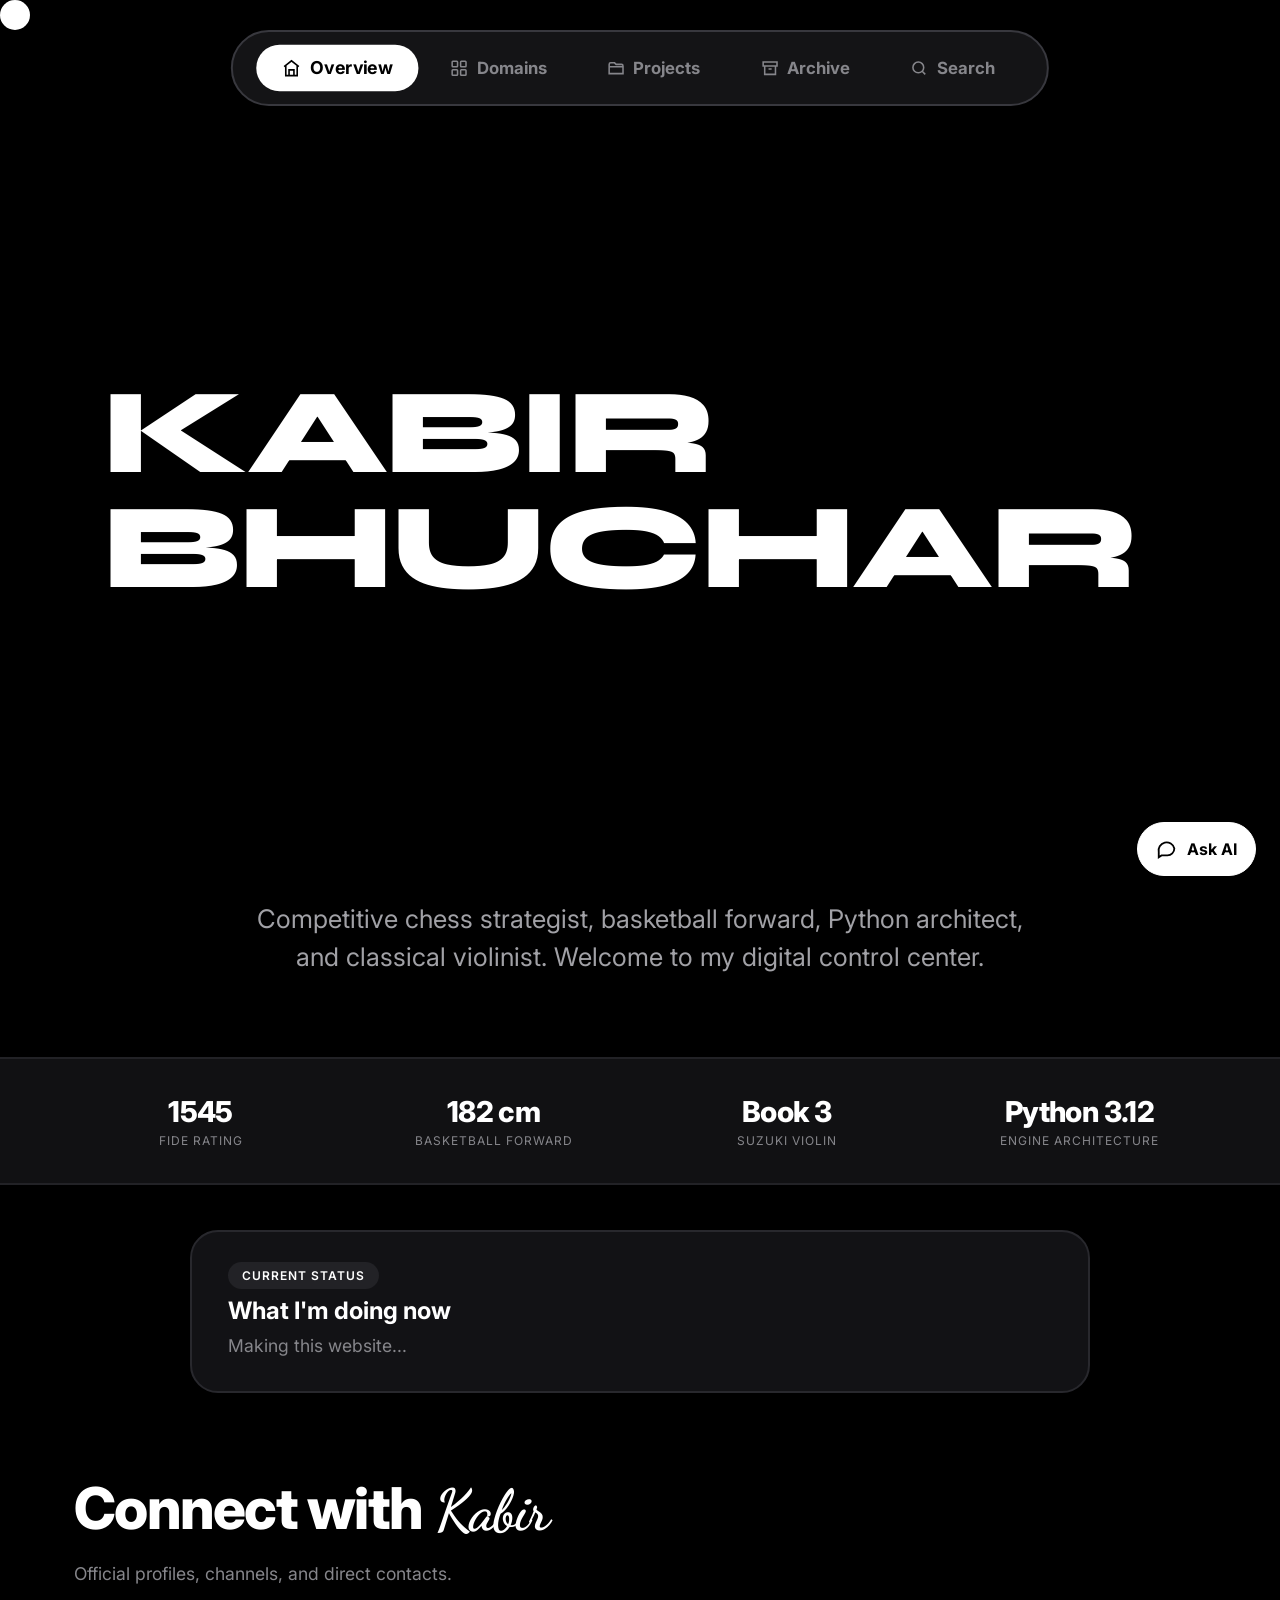
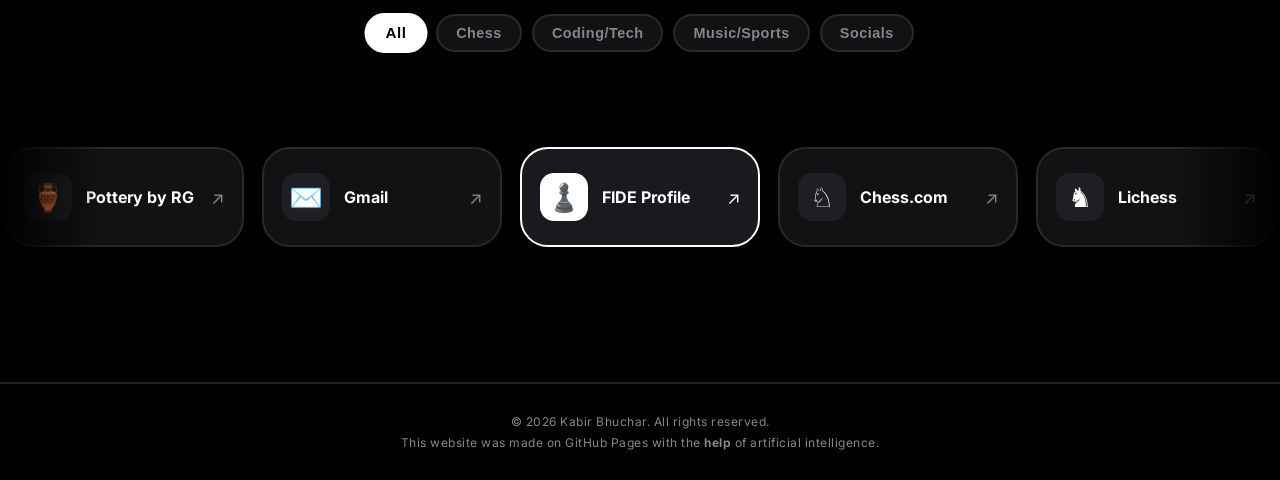
==== commit ef8785c5: "Add dedicated search and static assistant preview Co-Authored-By: Devin AI <158243242+devin-ai-integ" ====
--- a/index.html
+++ b/index.html
@@ -19,7 +19,7 @@
 
     <link href="https://fonts.googleapis.com/css2?family=Dancing+Script:wght@700&family=Inter:wght@300;400;500;600;700;800;900&family=Syne:wght@700;800&display=swap" rel="stylesheet">
 
-    <link rel="stylesheet" href="assets/style.css?v=bbf57a3b">
+    <link rel="stylesheet" href="assets/style.css?v=24fc2a76">
 </head>
 <body>
 
@@ -39,8 +39,37 @@
         <button class="nav-tab" data-target="tab-domains"><span class="nav-icon"><svg viewBox="0 0 24 24" width="1em" height="1em" fill="none" stroke="currentColor" stroke-width="2" aria-hidden="true"><rect x="3" y="3" width="7" height="7" rx="1"/><rect x="14" y="3" width="7" height="7" rx="1"/><rect x="3" y="14" width="7" height="7" rx="1"/><rect x="14" y="14" width="7" height="7" rx="1"/></svg></span><span class="nav-label">Domains</span></button>
         <button class="nav-tab" data-target="tab-projects"><span class="nav-icon"><svg viewBox="0 0 24 24" width="1em" height="1em" fill="none" stroke="currentColor" stroke-width="2" aria-hidden="true"><path d="M3 7a2 2 0 0 1 2-2h5l2 2h7a2 2 0 0 1 2 2v10H3z"/><path d="M3 10h18"/></svg></span><span class="nav-label">Projects</span></button>
         <button class="nav-tab" data-target="tab-archive"><span class="nav-icon"><svg viewBox="0 0 24 24" width="1em" height="1em" fill="none" stroke="currentColor" stroke-width="2" aria-hidden="true"><path d="M3 4h18v5H3z"/><path d="M5 9v11h14V9M10 13h4"/></svg></span><span class="nav-label">Archive</span></button>
-        <button class="nav-tab search-toggle" id="search-toggle" aria-label="Search (Ctrl+K)" title="Search (Ctrl+K)"><span class="nav-icon"><svg viewBox="0 0 24 24" width="1em" height="1em" fill="none" stroke="currentColor" stroke-width="2" aria-hidden="true"><circle cx="11" cy="11" r="7"/><path d="m20 20-4-4"/></svg></span><span class="nav-label">Search</span></button>
+        <button class="nav-tab" data-target="tab-search"><span class="nav-icon"><svg viewBox="0 0 24 24" width="1em" height="1em" fill="none" stroke="currentColor" stroke-width="2" aria-hidden="true"><circle cx="11" cy="11" r="7"/><path d="m20 20-4-4"/></svg></span><span class="nav-label">Search</span></button>
     </nav>
+
+    <button id="assistant-launcher" class="assistant-launcher" type="button" aria-label="Ask AI" title="Ask AI">
+        <svg viewBox="0 0 24 24" width="22" height="22" fill="none" stroke="currentColor" stroke-width="2" aria-hidden="true"><path d="M20 11.5a7.5 7.5 0 0 1-7.5 7.5H6l-3 2v-5.5A7.5 7.5 0 1 1 20 11.5Z"/><path d="M8 11h.01M12 11h.01M16 11h.01"/></svg>
+        <span class="assistant-launcher-label">Ask AI</span>
+    </button>
+    <section id="assistant-panel" class="assistant-panel" role="dialog" aria-modal="false" aria-labelledby="assistant-title" aria-hidden="true">
+        <header class="assistant-header">
+            <div class="assistant-avatar">KB</div>
+            <div class="assistant-heading">
+                <h2 id="assistant-title">Ask about Kabir</h2>
+                <span class="assistant-status">Coming soon</span>
+            </div>
+            <button type="button" id="assistant-close" class="assistant-close" aria-label="Close assistant">×</button>
+        </header>
+        <div id="assistant-messages" class="assistant-messages" aria-live="polite">
+            <div class="assistant-message assistant-message-assistant">Hi! I&#39;m Kabir&#39;s AI assistant. Soon I&#39;ll answer questions about his chess, basketball, coding and violin — I&#39;m not connected yet, so this is just a preview.</div>
+        </div>
+        <div class="assistant-suggestions" role="group" aria-label="Suggested questions">
+            <button type="button" class="assistant-suggestion" data-assistant-suggestion="What&#39;s Kabir&#39;s FIDE rating?">What&#39;s Kabir&#39;s FIDE rating?</button>
+            <button type="button" class="assistant-suggestion" data-assistant-suggestion="What position does Kabir play?">What position does Kabir play?</button>
+            <button type="button" class="assistant-suggestion" data-assistant-suggestion="What is Kabir learning on violin?">What is Kabir learning on violin?</button>
+            <button type="button" class="assistant-suggestion" data-assistant-suggestion="What has Kabir built with Python?">What has Kabir built with Python?</button>
+        </div>
+        <form id="assistant-form" class="assistant-form">
+            <input id="assistant-input" type="text" aria-label="Ask a question about Kabir" placeholder="Ask a question about Kabir…" autocomplete="off">
+            <button type="submit" class="assistant-send" aria-label="Send">Send</button>
+        </form>
+        <p class="assistant-disclaimer">Preview only · no AI is connected yet</p>
+    </section>
 
     <div id="tab-overview" class="tab-content active-view">
         <main class="hero-container">
@@ -311,6 +340,39 @@
         </section>
     </div>
 
+    <div id="tab-search" class="tab-content">
+        <main class="search-page section-container"
+            data-status-empty="Type at least 2 characters, or choose a suggestion."
+            data-status-minimum="Enter at least 2 characters to search."
+            data-status-results-one="{count} result for “{query}”"
+            data-status-results-many="{count} results for “{query}”"
+            data-status-no-results="No results for “{query}”. Try a suggestion.">
+            <header class="search-page-header">
+                <h1>Search</h1>
+                <p>Find anything across Kabir&#39;s chess, basketball, coding and music pages.</p>
+            </header>
+            <div class="search-page-input-wrap">
+                <svg class="search-page-icon" viewBox="0 0 24 24" width="24" height="24" fill="none" stroke="currentColor" stroke-width="2" aria-hidden="true"><circle cx="11" cy="11" r="7"/><path d="m20 20-4-4"/></svg>
+                <input id="search-input" type="search" aria-label="Search" placeholder="Search the site…" autocomplete="off" spellcheck="false">
+            </div>
+            <p id="search-status" aria-live="polite">Type at least 2 characters, or choose a suggestion.</p>
+            <div id="search-suggestions" class="search-suggestions" role="group" aria-label="Suggested searches">
+                <button type="button" class="search-suggestion" data-search-suggestion="Suzuki">Suzuki</button>
+                <button type="button" class="search-suggestion" data-search-suggestion="Mediterranean Cup">Mediterranean Cup</button>
+                <button type="button" class="search-suggestion" data-search-suggestion="Python">Python</button>
+                <button type="button" class="search-suggestion" data-search-suggestion="1.e4">1.e4</button>
+                <button type="button" class="search-suggestion" data-search-suggestion="FIDE">FIDE</button>
+                <button type="button" class="search-suggestion" data-search-suggestion="Strings Ensemble">Strings Ensemble</button>
+            </div>
+            <div id="search-results" class="search-result-groups"></div>
+            <p class="search-keyboard-hint">Use ↑/↓ to move through results · Enter to open</p>
+            <aside class="search-assistant-card">
+                <p>Can&#39;t find it? Ask the AI assistant (coming soon)</p>
+                <button type="button" id="search-assistant-cta" class="interactive-btn">Ask AI</button>
+            </aside>
+        </main>
+    </div>
+
     <div id="detail-view">
         <div class="bento-hero">
             <div class="bento-header-wrapper">
@@ -334,21 +396,9 @@
             <div class="shortcut-row" style="display:flex; justify-content:space-between; padding:10px 0; border-bottom:2px solid #222226; font-size:0.95rem;"><span>Switch to Domains</span><span><kbd class="kbd">2</kbd></span></div>
             <div class="shortcut-row" style="display:flex; justify-content:space-between; padding:10px 0; border-bottom:2px solid #222226; font-size:0.95rem;"><span>Switch to Projects</span><span><kbd class="kbd">3</kbd></span></div>
             <div class="shortcut-row" style="display:flex; justify-content:space-between; padding:10px 0; border-bottom:2px solid #222226; font-size:0.95rem;"><span>Switch to Archive</span><span><kbd class="kbd">4</kbd></span></div>
-            <div class="shortcut-row" style="display:flex; justify-content:space-between; padding:10px 0; border-bottom:2px solid #222226; font-size:0.95rem;"><span>Search the Site</span><span><kbd class="kbd">Ctrl</kbd> <kbd class="kbd">K</kbd></span></div>
+            <div class="shortcut-row" style="display:flex; justify-content:space-between; padding:10px 0; border-bottom:2px solid #222226; font-size:0.95rem;"><span>Search</span><span><kbd class="kbd">5</kbd> <kbd class="kbd">Ctrl</kbd> <kbd class="kbd">K</kbd></span></div>
             <div class="shortcut-row" style="display:flex; justify-content:space-between; padding:10px 0; border-bottom:2px solid #222226; font-size:0.95rem;"><span>Close Modal / Overlay</span><span><kbd class="kbd">Esc</kbd></span></div>
             <button class="interactive-btn" style="width:100%; margin-top:20px;" data-action="close-shortcuts">Got It</button>
-        </div>
-    </div>
-
-    <div id="search-modal" data-action="close-search">
-        <div class="search-box">
-            <div class="search-input-row">
-                <span class="search-icon">🔍</span>
-                <input type="text" id="search-input" class="search-input" placeholder="Search the site…" autocomplete="off" spellcheck="false">
-                <button class="search-close" data-action="close-search" aria-label="Close search">✕</button>
-            </div>
-            <div id="search-results" class="search-results"></div>
-            <p class="search-hint">↑↓ to navigate · Enter to open · Esc to close</p>
         </div>
     </div>
 
@@ -361,9 +411,11 @@
     </div>
 
     <script type="application/json" id="categories-data">{"chess": {"title": "CHESS", "badge": "STRATEGY", "bento": "<div class=\"bento-tile size-wide\">\n                        <h4>Current Rating<\/h4>\n                        <h2>1545 FIDE<\/h2>\n                        <p style=\"margin-top:auto;\">Official competitive tournament bracket rating.<\/p>\n                    <\/div>\n<div class=\"bento-tile size-tall\" style=\"background: #1c1c22; border-color: #44444d;\">\n                        <h4 style=\"color: #ffffff;\">Opening Base<\/h4>\n                        <h2 style=\"font-size: 5rem; margin-top:20px;\">1.e4<\/h2>\n                    <\/div>\n<div class=\"bento-tile size-sm\">\n                        <h4>Playstyle<\/h4>\n                        <p style=\"color:#fff; font-size:1.1rem; font-weight:600; margin-top:10px;\">Aggressive & Direct<\/p>\n                    <\/div>\n<div class=\"bento-tile size-wide\">\n                        <h4>Time Controls<\/h4>\n                        <p style=\"color:#fff; font-size:1.1rem; font-weight:600; margin-top:10px;\">60+1 Hyper-Bullet & 3-Min Blitz<\/p>\n                    <\/div>\n<div class=\"bento-tile size-sm\">\n                        <h4>Black Defenses<\/h4>\n                        <p>Sicilian (1...c5)<br>Scandinavian (1...d5)<\/p>\n                    <\/div>\n<div class=\"bento-tile size-sm\">\n                        <h4>Tactical Streak<\/h4>\n                        <p style=\"color:#fff; font-weight:600;\">2800+ Puzzle Peak<\/p>\n                    <\/div>\n<div class=\"bento-tile size-wide\">\n                        <h4>Club Standing<\/h4>\n                        <p style=\"color:#fff; font-weight:600;\">Top Board Representative & School Team MVP<\/p>\n                    <\/div>\n<a href=\"http://ratings.fide.com/profile/498777\" target=\"_blank\" rel=\"noopener\" class=\"bento-tile bento-tile-link size-sm\"><h4>\u265f\ufe0f FIDE Profile<\/h4><p>Official 1545 tournament records<\/p><span class=\"bento-link-arrow\">\u2197<\/span><\/a>\n<a href=\"https://www.chess.com/member/aajukubaa\" target=\"_blank\" rel=\"noopener\" class=\"bento-tile bento-tile-link size-wide\"><h4>\u2658 Chess.com<\/h4><p>Blitz & rapid online matches<\/p><span class=\"bento-link-arrow\">\u2197<\/span><\/a>\n<a href=\"https://lichess.org/@/onesandzeros\" target=\"_blank\" rel=\"noopener\" class=\"bento-tile bento-tile-link size-wide\"><h4>\u265e Lichess<\/h4><p>Bullet & puzzle training<\/p><span class=\"bento-link-arrow\">\u2197<\/span><\/a>", "content": "\n                    <div class=\"content-block\">\n                        <p class=\"lead-paragraph\">My game is defined by high-octane, uncompromising, and direct aggression. Whenever I sit down with the White pieces, I strictly initiate the battle with 1. e4, grabbing immediate central territory and laying the groundwork to drag my opponents into sharp, tactical struggles where they rarely get room to breathe.<\/p>\n                    <\/div>\n\n                    <div class=\"content-block\">\n                        <h4>My Opening Repertoire & Philosophical Foundations<\/h4>\n                        <p>My goal in the opening is rapid piece activation, immediate central dominance, and forcing my opponents out of their comfort zones right from move one:<\/p>\n                        <ul>\n                            <li><strong>Against 1...e5 (Italian Game):<\/strong> I steer directly into the sharp, classic lines of the Italian Game with 3. Bc4. From there, I love launching the Italian Knight Attack with an early 4. Ng5, placing immediate, relentless pressure on the vulnerable f7-square to test whether my opponent knows their theory or buckles under early tension.<\/li>\n                            <li><strong>Against the French Defense (1...e6):<\/strong> I claim full central control using 2. d4 d5 3. Nc3 to set up active piece play, or I pivot into a King's Indian Attack setup with 2. d3, coiling my pieces for a long-term kingside buildup.<\/li>\n                            <li><strong>Against the Scandinavian Defense (1...d5):<\/strong> I accept the challenge immediately with 2. exd5 Qxd5, followed by 3. Nc3 to kick their queen with tempo and accelerate my development.<\/li>\n                            <li><strong>Against the Caro-Kann Defense (1...c6):<\/strong> I refuse to let Black settle behind a quiet pawn wall, pushing 2. d4 d5 3. Nc3 to assert early space and maintain an active, commanding presence.<\/li>\n                        <\/ul>\n                    <\/div>\n\n                    <div class=\"media-placeholder chess-portrait\"><img src=\"chess-photos/20250614_110030.jpg\" alt=\"Kabir playing chess 1\" loading=\"lazy\"><\/div>\n\n                    <div class=\"content-block\">\n                        <h4>Midgame Execution & Tactical DNA<\/h4>\n                        <p>Once the opening transitions into the middlegame, my primary focus turns toward heavy pawn storms and direct, decisive assaults on the enemy king. When I secure a spatial advantage, I do not hesitate to launch my wing pawns forward\u2014marching g4, h4, and h5 straight down the board, particularly against kingside fianchetto structures. My objective is simple: rip open attacking files, tear down enemy pawn shelters, and unleash dynamic piece activity. I thrive in chaotic, sharp tactical scrambles where forcing checks and unrelenting threats take absolute priority over slow positional maneuvering. I actively trade off key defensive pieces\u2014such as central knights or bishops\u2014if doing so dismantles my opponent's protective cover and exposes key weak squares around their king.<\/p>\n                    <\/div>\n\n                    <div class=\"media-placeholder chess-portrait\"><img src=\"chess-photos/20250614_111530.jpg\" alt=\"Kabir playing chess 2\" loading=\"lazy\"><\/div>\n\n                    <div class=\"content-block\">\n                        <h4>Endgame Strategy & Rating Progression<\/h4>\n                        <p>If a match reaches the endgame, my approach shifts toward relentless pawn promotion and active king participation. I push passed pawns with urgency while marching my king aggressively into the action to dominate key central squares.<\/p>\n                        <\/div>\n\n                    <div class=\"media-placeholder chess-portrait\"><img src=\"chess-photos/20250614_120820.jpg\" alt=\"Kabir playing chess 3\" loading=\"lazy\"><\/div>\n\n                    <div class=\"content-block\">\n                        <p>This high-pressure playing identity has fueled my steady climb from sub-1000 levels up to a peak rating above 1451 Elo in longer rapid time controls. Along the way, I have secured memorable victories against strong 1300\u20131400+ opponents, including key wins over malcgriff (1406 Elo), Italyane (1342 Elo), EliasRO51 (1337 Elo), and Luxa1988 (1302 Elo). Whether I am competing in fast-paced 60-second bullet battles or deeply calculated 10-minute rapid games, my ultimate ambition remains the same: grab the initiative, maintain constant pressure, and force defensive mistakes.<\/p>\n                    <\/div>\n\n                    <div class=\"media-placeholder chess-portrait\"><img src=\"chess-photos/20250614_140223.jpg\" alt=\"Kabir playing chess 4\" loading=\"lazy\"><\/div>\n\n                    <div class=\"content-block\">\n                        <h4>Goal<\/h4>\n                        <div class=\"goal-bar-card\">\n                        <div class=\"goal-bar-header\">\n                            <span class=\"goal-title\">\u265f\ufe0f FIDE Rating Target: 1800<\/span>\n                            <span class=\"goal-metric\">Current: 1545 / Target: 1800<\/span>\n                        <\/div>\n                        <div class=\"progress-track\">\n                            <div class=\"progress-fill\" style=\"width: 85%;\"><\/div>\n                        <\/div>\n                    <\/div>\n                    <\/div>\n\n                    <div class=\"content-block\">\n                        <h4>Live Chess.com Dashboard<\/h4>\n                        <div class=\"chess-widget\">\n                            <div class=\"chess-widget-header\">\n                                <span class=\"card-pill\">Live from Chess.com<\/span>\n                                <span id=\"chesscom-updated\" class=\"chess-updated\"><\/span>\n                            <\/div>\n                            <div id=\"chesscom-stats\" class=\"chess-stats-grid\">\n                                <p class=\"chess-dashboard-loading\">Loading live ratings\u2026<\/p>\n                            <\/div>\n                            <section class=\"chess-featured-games\"><h4>Featured Games<\/h4><div class=\"chess-game-grid\"><figure class=\"chess-game-card\"><figcaption class=\"chess-game-title\"><h5>First ever brilliant move on chess.com<\/h5><\/figcaption><iframe class=\"chess-game-embed\" id=\"15934030\" allowtransparency=\"true\" frameborder=\"0\" style=\"width:100%;border:none;\" src=\"https://www.chess.com/emboard?id=15934030\" title=\"First ever brilliant move on chess.com\" loading=\"lazy\"><\/iframe><\/figure><figure class=\"chess-game-card\"><figcaption class=\"chess-game-title\"><h5>Unique game and endgame<\/h5><\/figcaption><iframe class=\"chess-game-embed\" id=\"15934048\" allowtransparency=\"true\" frameborder=\"0\" style=\"width:100%;border:none;\" src=\"https://www.chess.com/emboard?id=15934048\" title=\"Unique game and endgame\" loading=\"lazy\"><\/iframe><\/figure><figure class=\"chess-game-card\"><figcaption class=\"chess-game-title\"><h5>My best on the board (in tournament) game ever with a very good move which I played<\/h5><\/figcaption><iframe class=\"chess-game-embed\" id=\"15934064\" allowtransparency=\"true\" frameborder=\"0\" style=\"width:100%;border:none;\" src=\"https://www.chess.com/emboard?id=15934064\" title=\"My best on the board (in tournament) game ever with a very good move which I played\" loading=\"lazy\"><\/iframe><\/figure><\/div><\/section>\n                        <\/div>\n                    <\/div>\n                "}, "basketball": {"title": "BASKETBALL", "badge": "ATHLETICS", "bento": "<div class=\"bento-tile size-tall\">\n                        <h4>Position<\/h4>\n                        <h2>6'0\" Forward<\/h2>\n                        <p style=\"margin-top:auto;\">182 cm interior anchor.<\/p>\n                    <\/div>\n<div class=\"bento-tile size-wide\">\n                        <h4>Focus Areas<\/h4>\n                        <p style=\"color:#fff; font-size:1.1rem; font-weight:600; margin-top:10px;\">Rim Protection & Box-outs<\/p>\n                    <\/div>\n<div class=\"bento-tile size-sm\">\n                        <h4>Rebounding<\/h4>\n                        <p style=\"color:#fff; font-weight:600;\">High-Intensity Glass Control<\/p>\n                    <\/div>\n<div class=\"bento-tile size-sm\">\n                        <h4>Tournament<\/h4>\n                        <p style=\"color:#fff; font-weight:600;\">Mediterranean Cup Captain<\/p>\n                    <\/div>\n<div class=\"bento-tile size-wide\">\n                        <h4>Court Vision<\/h4>\n                        <p style=\"color:#fff; font-weight:600;\">High Post Passing & Screen Setting<\/p>\n                    <\/div>", "content": "\n                    <div class=\"content-block\">\n                        <p class=\"lead-paragraph\">At 6'0\" playing forward, my game is built around mobile physical dominance, blending traditional low-post grit with face-up perimeter versatility. I leverage my body control, active footwork, and length to anchor the paint while constantly keeping opposing bigs guessing off the bounce.<\/p>\n                    <\/div>\n\n                    <div class=\"media-placeholder basketball-media\"><img src=\"basketball-media/20260201_115535.jpg\" alt=\"Basketball action\" loading=\"lazy\"><\/div>\n\n                    <div class=\"content-block\">\n                        <h4>Offensive Arsenal: Post Touch & Face-Up Drives<\/h4>\n                        <p>My scoring identity revolves around high-efficiency interior moves and capitalizing on mismatches when slower defenders guard me:<\/p>\n                        <ul>\n                            <li><strong>Low-Post Scoring & Soft Touch:<\/strong> I establish firm deep post position, using patient pump fakes, drop steps, and a soft turnaround hook shot over contesting arms to finish smoothly around the basket.<\/li>\n                            <li><strong>Face-Up Dribble Attacks:<\/strong> I don't just stay stuck in the paint; I readily receive the ball at the top of the key or wing, put the ball on the deck, and drive hard through the lane to finish at the rim.<\/li>\n                            <li><strong>Glass Cleaning & Putbacks:<\/strong> On the offensive boards, I track flight paths relentlessly, carving out space to grab missed shots and cash in on immediate second-chance points.<\/li>\n                        <\/ul>\n                    <\/div>\n\n                    <div class=\"media-placeholder has-video basketball-media\"><video src=\"basketball-media/20260201_115601.mp4\" muted loop autoplay playsinline preload=\"metadata\"><\/video><\/div>\n\n                    <div class=\"content-block\">\n                        <h4>Defensive Anchor & Rim Protection<\/h4>\n                        <p>On the defensive end, I set the physical tone by locking down the key and controlling the defensive glass:<\/p>\n                        <ul>\n                            <li><strong>Verticality & Shot Contests:<\/strong> I use proper timing and vertical extension to disrupt interior drives at the rim, altering shots without getting baited into cheap foul trouble.<\/li>\n                            <li><strong>Physical Box-Outs:<\/strong> I use my lower center of gravity and core strength to body up opposing centers early, sealing them off to secure defensive rebounds cleanly.<\/li>\n                            <li><strong>High Motor & Recovery:<\/strong> My mobility allows me to hedge on perimeter screens and recover quickly back into the paint to safeguard the basket.<\/li>\n                        <\/ul>\n                    <\/div>\n\n                    <div class=\"media-placeholder has-video basketball-media\"><video src=\"basketball-media/20260201_120317.mp4\" muted loop autoplay playsinline preload=\"metadata\"><\/video><\/div>\n\n                    <div class=\"media-placeholder basketball-media\"><img src=\"med-cup-photos/DSC09543.JPG\" alt=\"Basketball action\" loading=\"lazy\"><\/div>\n\n                    <div class=\"content-block\">\n                        <h4>Player Profile & On-Court Metrics<\/h4>\n                        <table class=\"content-table\">\n                            <thead>\n                                <tr><th>Metric / Dimension<\/th><th>On-Court Execution<\/th><\/tr>\n                            <\/thead>\n                            <tbody>\n                                <tr><td>Position / Archetype<\/td><td>Mobile Forward / Modern Point-Forward<\/td><\/tr>\n                                <tr><td>Offensive Strengths<\/td><td>Face-up dribble drives, soft turnaround hooks, offensive putbacks<\/td><\/tr>\n                                <tr><td>Defensive Role<\/td><td>Paint anchor, shot alteration, defensive glass control<\/td><\/tr>\n                                <tr><td>Tactical Advantage<\/td><td>Out-pacing traditional static big men with quickness and floor spacing<\/td><\/tr>\n                            <\/tbody>\n                        <\/table>\n                    <\/div>\n\n                    <div class=\"media-placeholder basketball-media\"><img src=\"basketball-media/20260201_120254.jpg\" alt=\"Kabir playing basketball\" loading=\"lazy\"><\/div>\n\n                    <div class=\"content-block\">\n                        <p>I play with an energetic, unrelenting interior presence, wearing down my matchup by forcing them to defend both in the paint and out on the perimeter.<\/p>\n                    <\/div>\n\n                    <div class=\"media-placeholder has-video basketball-media\"><video src=\"basketball-media/20260317_163100.mp4\" muted loop autoplay playsinline preload=\"metadata\"><\/video><\/div>\n\n                    <!-- NEW: three additional basketball action clips (added 2026-10-17) -->\n                    <div class=\"media-placeholder has-video basketball-media\"><video src=\"basketball-media/20260920_125226.mp4\" muted loop autoplay playsinline preload=\"metadata\"><\/video><\/div>\n                    <div class=\"media-placeholder has-video basketball-media\"><video src=\"basketball-media/20260920_125247.mp4\" muted loop autoplay playsinline preload=\"metadata\"><\/video><\/div>\n                    <div class=\"media-placeholder has-video basketball-media\"><video src=\"basketball-media/20260920_125503.mp4\" muted loop autoplay playsinline preload=\"metadata\"><\/video><\/div>\n                "}, "coding": {"title": "CODING", "badge": "ENGINEERING", "bento": "<div class=\"bento-tile size-big\">\n                        <h4>Architecture<\/h4>\n                        <h2>Python 3.12<\/h2>\n                        <p style=\"margin-top:auto;\">Building automated backend scripts, data pipelines, and this very site's Python build system.<\/p>\n                    <\/div>\n<div class=\"bento-tile size-sm\">\n                        <h4>Frontend<\/h4>\n                        <p style=\"color:#fff; font-weight:600;\">HTML5, CSS3, DOM<\/p>\n                    <\/div>\n<div class=\"bento-tile size-sm\">\n                        <h4>Deployment<\/h4>\n                        <p style=\"color:#fff; font-weight:600;\">GitHub Pages<\/p>\n                    <\/div>\n<div class=\"bento-tile size-wide\">\n                        <h4>Design Focus<\/h4>\n                        <p style=\"color:#fff; font-weight:600;\">Minimalist Solid Matte Interface<\/p>\n                    <\/div>\n<div class=\"bento-tile size-wide\">\n                        <h4>Automation<\/h4>\n                        <p style=\"color:#fff; font-weight:600;\">Scripting & Data Pipelines<\/p>\n                    <\/div>\n<a href=\"https://github.com/aajukubaa\" target=\"_blank\" rel=\"noopener\" class=\"bento-tile bento-tile-link size-sm\"><h4>\ud83d\udcbb GitHub<\/h4><p>Python repositories & micro-apps<\/p><span class=\"bento-link-arrow\">\u2197<\/span><\/a>\n<a href=\"https://replit.com/@Aajukubaa\" target=\"_blank\" rel=\"noopener\" class=\"bento-tile bento-tile-link size-sm\"><h4>\u26a1 Replit<\/h4><p>Live Python code execution<\/p><span class=\"bento-link-arrow\">\u2197<\/span><\/a>", "content": "\n                    <div class=\"content-block\">\n                        <p class=\"lead-paragraph\">I learn to code through Codingal, a live, one-on-one online coding platform. Each session builds on the last through structured modules that combine short lessons with hands-on projects \u2014 which is where the certificates and progress reports below come from.<\/p>\n                    <\/div>\n\n                    <div class=\"content-block\">\n                        <p>\ud83c\udf1f My journey began when I earned my first certificate as a Python Programmer! \ud83d\udc0d This shows I've mastered the fundamental building blocks of programming. I learned how to handle different types of data, use operators to make calculations, and create clever loops to repeat actions. \ud83d\udd04 I even brought my code to life by developing projects using cool turtle graphics! \ud83d\udc22 This certificate proves I have a strong foundation in putting code together.<\/p>\n                        <p>\ud83d\udcaa I then leveled up my skills tremendously to become an Advance Python Developer! \ud83d\ude80 This achievement means I've dived much deeper into the world of programming. I learned how to organize complex information using data structures \ud83d\udcda and how to build powerful, reusable code with object-oriented programming concepts like inheritance. \ud83e\udde0 This certificate highlights my ability to tackle more sophisticated coding challenges and design efficient programs.<\/p>\n                        <p>\ud83c\udfae And the adventure continued as I became a Python Game Developer! \u2728 This is super exciting because it means I can now create my very own interactive games and applications. I mastered the basics of the Pygame library to bring my games to life and learned about GUI development with the Tkinter module to create engaging visual interfaces. \ud83c\udfa8 I even built an amazing game like Space Invaders! \ud83d\udc7e This certificate showcases my creativity and ability to build fun, playable experiences.<\/p>\n                        <p>My certificates clearly show an impressive progression in my coding abilities! \ud83c\udf1f From understanding the core principles of Python programming to building advanced structures and ultimately creating interactive games, I've demonstrated remarkable problem-solving skills \ud83d\udca1 and a true talent for bringing ideas to life through code. I will keep exploring and building amazing things! \ud83d\udcbb<\/p>\n                        <p class=\"text-caption\">Generated on June 30, 2026<\/p>\n                    <\/div>\n\n                    <div class=\"content-block\">\n                        <h4>Certificates Earned<\/h4>\n                        <div class=\"certificate-grid\">\n                    <figure class=\"certificate-item\">\n                        <div class=\"media-placeholder certificate-frame\"><img src=\"certificates/python-programmer-certificate.jpg\" alt=\"Python Programmer certificate\" loading=\"lazy\"><\/div>\n                        <figcaption>Python Programmer<\/figcaption>\n                    <\/figure>\n                    <figure class=\"certificate-item\">\n                        <div class=\"media-placeholder certificate-frame\"><img src=\"certificates/advance-python-developer-certificate.jpg\" alt=\"Advance Python Developer certificate\" loading=\"lazy\"><\/div>\n                        <figcaption>Advance Python Developer<\/figcaption>\n                    <\/figure>\n                    <figure class=\"certificate-item\">\n                        <div class=\"media-placeholder certificate-frame\"><img src=\"certificates/python-game-developer-certificate.jpg\" alt=\"Python Game Developer certificate\" loading=\"lazy\"><\/div>\n                        <figcaption>Python Game Developer<\/figcaption>\n                    <\/figure>\n                    <figure class=\"certificate-item\">\n                        <div class=\"media-placeholder certificate-frame\"><img src=\"certificates/sql-developer-certificate.jpg\" alt=\"SQL Developer certificate\" loading=\"lazy\"><\/div>\n                        <figcaption>SQL Developer<\/figcaption>\n                    <\/figure>\n                    <\/div>\n                    <\/div>\n\n                    <div class=\"content-block\">\n                        <h4>Progress Reports<\/h4>\n                        <div class=\"progress-reports-list\">\n                    <a href=\"https://www.codingal.com/progress-reports/BF1vi6eL/\" target=\"_blank\" class=\"progress-report-row\">\n                        <span class=\"progress-report-number\">1<\/span>\n                        <span class=\"progress-report-label\">Python Basics<\/span>\n                        <span class=\"progress-report-arrow\">\u2197<\/span>\n                    <\/a>\n                    <a href=\"https://www.codingal.com/progress-reports/7spnyHqv/\" target=\"_blank\" class=\"progress-report-row\">\n                        <span class=\"progress-report-number\">2<\/span>\n                        <span class=\"progress-report-label\">Let's Begin with Loops<\/span>\n                        <span class=\"progress-report-arrow\">\u2197<\/span>\n                    <\/a>\n                    <a href=\"https://www.codingal.com/progress-reports/ZJ9DEg33/\" target=\"_blank\" class=\"progress-report-row\">\n                        <span class=\"progress-report-number\">3<\/span>\n                        <span class=\"progress-report-label\">Python Functions and Modules<\/span>\n                        <span class=\"progress-report-arrow\">\u2197<\/span>\n                    <\/a>\n                    <a href=\"https://www.codingal.com/progress-reports/hYlhSUfp/\" target=\"_blank\" class=\"progress-report-row\">\n                        <span class=\"progress-report-number\">4<\/span>\n                        <span class=\"progress-report-label\">Data Structures in Python<\/span>\n                        <span class=\"progress-report-arrow\">\u2197<\/span>\n                    <\/a>\n                    <a href=\"https://www.codingal.com/progress-reports/X8CeIftK/\" target=\"_blank\" class=\"progress-report-row\">\n                        <span class=\"progress-report-number\">5<\/span>\n                        <span class=\"progress-report-label\">Object Oriented Programming<\/span>\n                        <span class=\"progress-report-arrow\">\u2197<\/span>\n                    <\/a>\n                    <a href=\"https://www.codingal.com/progress-reports/LHAmYr9y/\" target=\"_blank\" class=\"progress-report-row\">\n                        <span class=\"progress-report-number\">6<\/span>\n                        <span class=\"progress-report-label\">Game Building with Pygame<\/span>\n                        <span class=\"progress-report-arrow\">\u2197<\/span>\n                    <\/a>\n                    <a href=\"https://www.codingal.com/progress-reports/jzQQUOGS/\" target=\"_blank\" class=\"progress-report-row\">\n                        <span class=\"progress-report-number\">7<\/span>\n                        <span class=\"progress-report-label\">GUI using Python Tkinter<\/span>\n                        <span class=\"progress-report-arrow\">\u2197<\/span>\n                    <\/a>\n                    <a href=\"https://www.codingal.com/progress-reports/p3mclR2g/\" target=\"_blank\" class=\"progress-report-row\">\n                        <span class=\"progress-report-number\">8<\/span>\n                        <span class=\"progress-report-label\">Welcome to Data Science<\/span>\n                        <span class=\"progress-report-arrow\">\u2197<\/span>\n                    <\/a>\n                    <a href=\"https://www.codingal.com/progress-reports/hTEKhhR0/\" target=\"_blank\" class=\"progress-report-row\">\n                        <span class=\"progress-report-number\">9<\/span>\n                        <span class=\"progress-report-label\">SQL<\/span>\n                        <span class=\"progress-report-arrow\">\u2197<\/span>\n                    <\/a>\n                    <a href=\"https://www.codingal.com/progress-reports/7hj2i3NV/\" target=\"_blank\" class=\"progress-report-row\">\n                        <span class=\"progress-report-number\">10<\/span>\n                        <span class=\"progress-report-label\">SQL using Python II<\/span>\n                        <span class=\"progress-report-arrow\">\u2197<\/span>\n                    <\/a>\n                    <\/div>\n                    <\/div>\n\n                    <div class=\"content-block\">\n                        <p>All of this Codingal work is also on my <a href=\"https://github.com/aajukubaa\" target=\"_blank\">GitHub<\/a> \u2014 each completed module is its own repository, and inside each one you'll find a folder per lesson, named after that lesson. Inside those lesson folders are all the files I wrote to complete it, including every activity and the final project, saved as A1.py, A2.py, A3.py, and so on.<\/p>\n                    <\/div>\n                "}, "music": {"title": "VIOLIN", "badge": "PERFORMANCE", "bento": "<div class=\"bento-tile size-wide\">\n                        <h4>Repertoire Level<\/h4>\n                        <h2>Suzuki Book 3<\/h2>\n                    <\/div>\n<div class=\"bento-tile size-wide\">\n                        <h4>Focus<\/h4>\n                        <p style=\"color:#fff; font-weight:600;\">Clean intonation & controlled bowing articulation<\/p>\n                    <\/div>\n<div class=\"bento-tile size-full\">\n                        <h4>Artistic Discipline<\/h4>\n                        <p style=\"color:#fff; font-weight:600;\">Classical piece interpretation, vibrato control, and tone purity.<\/p>\n                    <\/div>", "content": "\n                    <div class=\"content-block\">\n                        <h4>Progressing Through Suzuki Book 3<\/h4>\n                        <p>My violin studies follow the Suzuki Method, a repertoire-based approach that builds technique piece by piece rather than through dry drills alone. Each book raises the technical bar \u2014 cleaner intonation, more controlled bowing, and more demanding dynamic phrasing \u2014 and I'm currently working through Book 3. Reaching this point reflects several years of consistent, steady practice rather than a quick jump.<\/p>\n                    <\/div>\n\n                    <div class=\"media-placeholder chess-portrait\"><img src=\"violin-photos/IMG_20250403_181316.jpg\" alt=\"Kabir playing violin 1\" loading=\"lazy\"><\/div>\n                    <div class=\"media-placeholder chess-portrait\"><img src=\"violin-photos/PXL_20260310_180215963.jpg\" alt=\"Kabir playing violin 2\" loading=\"lazy\"><\/div>\n\n                    <div class=\"content-block\">\n                        <h4>School Strings Ensemble<\/h4>\n                        <p>Alongside my individual Suzuki repertoire, I've been a member of my school's Strings Ensemble Group since Grade 6. The ensemble performs a broader, non-Suzuki repertoire, which has given me consistent experience playing alongside other musicians, following a conductor, and performing live in school concerts \u2014 a different skill set from solo practice, and one I've kept building every year since.<\/p>\n                    <\/div>\n\n                    <div class=\"media-placeholder chess-portrait\"><img src=\"violin-photos/PXL_20260310_192822793.jpg\" alt=\"Kabir playing violin 3\" loading=\"lazy\"><\/div>\n                    <div class=\"media-placeholder chess-portrait\"><img src=\"violin-photos/PXL_20260310_192858519.jpg\" alt=\"Kabir playing violin 4\" loading=\"lazy\"><\/div>\n\n                    <!-- NEW: Inline violin audio snippet (added 2026-10-17) -->\n                    <div class=\"content-block\">\n                        <h4>Audio Snippet \u2014 Concert Piece<\/h4>\n                        <p>A short excerpt from a concert piece.<\/p>\n                        <div class=\"media-placeholder violin-audio\">\n                            <audio controls preload=\"metadata\" src=\"violin-media/20260310_192805.mp3\" aria-label=\"Violin concert piece audio\"><\/audio>\n                        <\/div>\n                    <\/div>\n\n                    <div class=\"content-block\">\n                        <h4>Goals<\/h4>\n                        <div class=\"goal-bar-card\">\n                        <div class=\"goal-bar-header\">\n                            <span class=\"goal-title\">\ud83c\udfbb Suzuki Violin Goal: Reach Book 5<\/span>\n                            <span class=\"goal-metric\">Current: Book 3 / Target: Book 5<\/span>\n                        <\/div>\n                        <div class=\"progress-track\">\n                            <div class=\"progress-fill\" style=\"width: 60%;\"><\/div>\n                        <\/div>\n                    <\/div><div class=\"goal-bar-card\">\n                        <div class=\"goal-bar-header\">\n                            <span class=\"goal-title\">\ud83c\udfbb Trinity Grade 3 Exam<\/span>\n                            <span class=\"goal-metric\">Current: In progress / Target: Pass Grade 3<\/span>\n                        <\/div>\n                        <div class=\"progress-track\">\n                            <div class=\"progress-fill\" style=\"width: 15%;\"><\/div>\n                        <\/div>\n                    <\/div>\n                    <\/div>\n                "}, "presentations": {"title": "POWERPOINT", "badge": "ACADEMIC DECK ARCHITECTURE", "bento": "<div class=\"bento-tile size-full\">\n                        <h4>Design Standard<\/h4>\n                        <p style=\"color:#fff; font-weight:600; font-size:1.2rem;\">Minimalist typography & synchronized visual storytelling<\/p>\n                    <\/div>\n<div class=\"bento-tile size-wide\">\n                        <h4>Layouts<\/h4>\n                        <p style=\"color:#fff; font-weight:600;\">Grid-aligned structure<\/p>\n                    <\/div>\n<div class=\"bento-tile size-wide\">\n                        <h4>Visuals<\/h4>\n                        <p style=\"color:#fff; font-weight:600;\">High-impact contrast<\/p>\n                    <\/div>", "content": "\n                    <div class=\"content-block\">\n                        <h4>Slide Deck Design<\/h4>\n                        <p>Engineered dynamic visual presentations featuring clean hierarchical typography and synchronized animations.<\/p>\n                    <\/div>\n\n                    <div class=\"content-block\">\n                        <h4>Presentations<\/h4>\n                        <p>Tap any presentation for a quick summary.<\/p>\n                    <\/div>\n                    <div class=\"reveal-grid\">\n                    <div class=\"reveal-tile\" tabindex=\"0\" role=\"button\" aria-expanded=\"false\">\n                        <div class=\"reveal-tile-header\">\n                            <span class=\"reveal-tile-title\">Presentation 1<\/span>\n                            <span class=\"reveal-tile-icon\">+<\/span>\n                        <\/div>\n                        <div class=\"reveal-tile-body\">\n                            <p>Title and summary coming soon.<\/p>\n                        <\/div>\n                    <\/div>\n                    <div class=\"reveal-tile\" tabindex=\"0\" role=\"button\" aria-expanded=\"false\">\n                        <div class=\"reveal-tile-header\">\n                            <span class=\"reveal-tile-title\">Presentation 2<\/span>\n                            <span class=\"reveal-tile-icon\">+<\/span>\n                        <\/div>\n                        <div class=\"reveal-tile-body\">\n                            <p>Title and summary coming soon.<\/p>\n                        <\/div>\n                    <\/div>\n                    <\/div>\n                "}, "portfolios": {"title": "PORTFOLIOS", "badge": "CREATIVE SHOWCASE", "bento": "<div class=\"bento-tile size-full\">\n                        <h4>Archive Volume<\/h4>\n                        <h2>9+ Portfolios<\/h2>\n                    <\/div>\n<div class=\"bento-tile size-full\">\n                        <h4>Aesthetic<\/h4>\n                        <p style=\"color:#fff; font-weight:600;\">Monochromatic dark palettes & precision card architectures<\/p>\n                    <\/div>", "content": "\n                    <div class=\"content-block\">\n                        <h4>Visual Identity<\/h4>\n                        <p>A curated compilation of 9+ comprehensive design project portfolios highlighting minimalist layout grids.<\/p>\n                    <\/div>\n\n                    <div class=\"content-block\">\n                        <h4>Portfolios (Grades 6\u20138)<\/h4>\n                        <p>Tap any portfolio for a quick summary.<\/p>\n                    <\/div>\n                    <div class=\"reveal-grid\">\n                    <div class=\"reveal-tile\" tabindex=\"0\" role=\"button\" aria-expanded=\"false\">\n                        <div class=\"reveal-tile-header\">\n                            <span class=\"reveal-tile-title\">Grade 6 Portfolio 1<\/span>\n                            <span class=\"reveal-tile-icon\">+<\/span>\n                        <\/div>\n                        <div class=\"reveal-tile-body\">\n                            <p>Title and summary coming soon.<\/p>\n                        <\/div>\n                    <\/div>\n                    <div class=\"reveal-tile\" tabindex=\"0\" role=\"button\" aria-expanded=\"false\">\n                        <div class=\"reveal-tile-header\">\n                            <span class=\"reveal-tile-title\">Grade 6 Portfolio 2<\/span>\n                            <span class=\"reveal-tile-icon\">+<\/span>\n                        <\/div>\n                        <div class=\"reveal-tile-body\">\n                            <p>Title and summary coming soon.<\/p>\n                        <\/div>\n                    <\/div>\n                    <div class=\"reveal-tile\" tabindex=\"0\" role=\"button\" aria-expanded=\"false\">\n                        <div class=\"reveal-tile-header\">\n                            <span class=\"reveal-tile-title\">Grade 6 Portfolio 3<\/span>\n                            <span class=\"reveal-tile-icon\">+<\/span>\n                        <\/div>\n                        <div class=\"reveal-tile-body\">\n                            <p>Title and summary coming soon.<\/p>\n                        <\/div>\n                    <\/div>\n                    <div class=\"reveal-tile\" tabindex=\"0\" role=\"button\" aria-expanded=\"false\">\n                        <div class=\"reveal-tile-header\">\n                            <span class=\"reveal-tile-title\">Grade 7 Portfolio 1<\/span>\n                            <span class=\"reveal-tile-icon\">+<\/span>\n                        <\/div>\n                        <div class=\"reveal-tile-body\">\n                            <p>Title and summary coming soon.<\/p>\n                        <\/div>\n                    <\/div>\n                    <div class=\"reveal-tile\" tabindex=\"0\" role=\"button\" aria-expanded=\"false\">\n                        <div class=\"reveal-tile-header\">\n                            <span class=\"reveal-tile-title\">Grade 7 Portfolio 2<\/span>\n                            <span class=\"reveal-tile-icon\">+<\/span>\n                        <\/div>\n                        <div class=\"reveal-tile-body\">\n                            <p>Title and summary coming soon.<\/p>\n                        <\/div>\n                    <\/div>\n                    <div class=\"reveal-tile\" tabindex=\"0\" role=\"button\" aria-expanded=\"false\">\n                        <div class=\"reveal-tile-header\">\n                            <span class=\"reveal-tile-title\">Grade 7 Portfolio 3<\/span>\n                            <span class=\"reveal-tile-icon\">+<\/span>\n                        <\/div>\n                        <div class=\"reveal-tile-body\">\n                            <p>Title and summary coming soon.<\/p>\n                        <\/div>\n                    <\/div>\n                    <div class=\"reveal-tile\" tabindex=\"0\" role=\"button\" aria-expanded=\"false\">\n                        <div class=\"reveal-tile-header\">\n                            <span class=\"reveal-tile-title\">Grade 8 Portfolio 1<\/span>\n                            <span class=\"reveal-tile-icon\">+<\/span>\n                        <\/div>\n                        <div class=\"reveal-tile-body\">\n                            <p>Title and summary coming soon.<\/p>\n                        <\/div>\n                    <\/div>\n                    <div class=\"reveal-tile\" tabindex=\"0\" role=\"button\" aria-expanded=\"false\">\n                        <div class=\"reveal-tile-header\">\n                            <span class=\"reveal-tile-title\">Grade 8 Portfolio 2<\/span>\n                            <span class=\"reveal-tile-icon\">+<\/span>\n                        <\/div>\n                        <div class=\"reveal-tile-body\">\n                            <p>Title and summary coming soon.<\/p>\n                        <\/div>\n                    <\/div>\n                    <div class=\"reveal-tile\" tabindex=\"0\" role=\"button\" aria-expanded=\"false\">\n                        <div class=\"reveal-tile-header\">\n                            <span class=\"reveal-tile-title\">Grade 8 Portfolio 3<\/span>\n                            <span class=\"reveal-tile-icon\">+<\/span>\n                        <\/div>\n                        <div class=\"reveal-tile-body\">\n                            <p>Title and summary coming soon.<\/p>\n                        <\/div>\n                    <\/div>\n                    <\/div>\n                "}, "proj_basketball": {"title": "MEDITERRANEAN CUP", "badge": "TOURNAMENT CAPTAIN", "bento": "<div class=\"bento-tile size-full\">\n                        <h4>Role<\/h4>\n                        <h2>Team Captain<\/h2>\n                        <p style=\"margin-top:auto;\">Lead team strategy and on-court execution.<\/p>\n                    <\/div>\n<div class=\"bento-tile size-wide\">\n                        <h4>Venue<\/h4>\n                        <p style=\"color:#fff; font-weight:600;\">International Circuit<\/p>\n                    <\/div>\n<div class=\"bento-tile size-wide\">\n                        <h4>Impact<\/h4>\n                        <p style=\"color:#fff; font-weight:600;\">Paint Defense & Leadership<\/p>\n                    <\/div>", "content": "\n                    <div class=\"content-block\">\n                        <h4>Flying Out Alone<\/h4>\n                        <p>The Mediterranean Cup was the first time I ever traveled abroad completely by myself. Not with my family, not as part of a big group being walked through the airport by someone else's parent \u2014 just me, my bag, and a boarding pass, going through security and finding my own gate in a different country. I'd flown plenty of times before, but always with someone else handling the logistics. This time, checking the departure board, finding the right terminal, and getting myself onto the flight was entirely on me. It's a strange kind of nervous energy \u2014 not scared exactly, but very aware that if I got something wrong, there wasn't a parent two steps behind to fix it.<\/p>\n                        <p>By the time I landed and made my way to the team hotel, that nervous energy had mostly turned into excitement. This was a real international tournament, with teams from other schools and other countries, and I'd gotten myself there in one piece. It felt like a small achievement before the tournament had even started.<\/p>\n                    <\/div>\n\n                    <div class=\"media-placeholder\"><img src=\"med-cup-photos/DSC09519.JPG\" alt=\"Mediterranean Cup \u2014 photo 1\" loading=\"lazy\"><\/div>\n\n                    <div class=\"content-block\">\n                        <h4>Rained Out<\/h4>\n                        <p>The tournament was supposed to open with a full day of games, but it rained hard enough on day one that the entire schedule was cancelled. No games, no warm-ups on the outdoor courts, just a lot of waiting around the hotel watching the rain and wondering what that meant for the rest of the week. At the time it felt like a wasted day \u2014 all that anticipation with nowhere to go.<\/p>\n                        <p>What none of us realized yet was how much that single cancelled day was going to change everything that followed. The tournament still had eight games scheduled for our team, and rather than spreading those across the remaining days as originally planned, losing day one meant the entire schedule had to be compressed. Nobody said it outright yet, but the shape of the week had just changed completely.<\/p>\n                    <\/div>\n\n                    <div class=\"media-placeholder\"><img src=\"med-cup-photos/DSC09540.JPG\" alt=\"Mediterranean Cup \u2014 photo 2\" loading=\"lazy\"><\/div>\n\n                    <div class=\"content-block\">\n                        <h4>The Fall<\/h4>\n                        <p>Games finally got underway the next day, and it didn't take long for things to get complicated. Early in our very first game, I went down hard going for a loose ball \u2014 I don't even remember exactly how it happened, just the moment of hitting the court and immediately feeling my elbow and knee sting in that specific way that tells you skin has come off. I got up, checked the damage, and it wasn't pretty: real wounds on both, the kind that should probably have meant sitting out and getting properly cleaned up and bandaged before doing anything else physical.<\/p>\n                        <p>That wasn't really an option. It was game one of what was about to become a very long day, and there was no version of the schedule where I could afford to sit out and rest an injury properly. So I got taped up as best as the sideline allowed, and kept playing. Every game after that, for the rest of the tournament, I was carrying those same wounds on my elbow and knee \u2014 reopening slightly with every dive, every hard cut, every fall on the court. It became something I just had to manage rather than something that was ever going to fully heal mid-tournament.<\/p>\n                    <\/div>\n\n                    <div class=\"media-placeholder\"><img src=\"med-cup-photos/DSC09543.JPG\" alt=\"Mediterranean Cup \u2014 photo 3\" loading=\"lazy\"><\/div>\n\n                    <div class=\"content-block\">\n                        <h4>Eight Games, One Day<\/h4>\n                        <p>Because the first day had been completely rained out, the tournament organizers compressed the entire remaining schedule to make sure every team still played its full set of games. For us, that meant all eight of our tournament games got pushed into a single day. Not spread across the week the way it would normally work \u2014 eight full games, back to back, with whatever rest we could grab between them, all before the sun went down.<\/p>\n                        <p>And I played every single minute of every single one of those eight games. Not most of the minutes, not in and out for rest \u2014 every minute, injuries included. By the third or fourth game, my legs had stopped feeling like they belonged to me in the normal sense; they just kept moving because the game demanded it. The elbow and knee wounds from the fall in game one were a constant, dull presence by that point, impossible to ignore but no longer something I was actively thinking about \u2014 just background noise under the actual basketball. Looking back, I don't think I fully appreciated in the moment how physically demanding that day was. You don't get the chance to think about it when there's another tip-off in twenty minutes.<\/p>\n                    <\/div>\n\n                    <div class=\"media-placeholder\"><img src=\"med-cup-photos/DSC09585.JPG\" alt=\"Mediterranean Cup \u2014 photo 4\" loading=\"lazy\"><\/div>\n\n                    <div class=\"content-block\">\n                        <h4>Double-Teamed<\/h4>\n                        <p>By the time we reached the second-to-last game of that marathon day, fatigue had well and truly set in for everyone on the court, not just me. That game was against the team that would go on to finish dead last in the whole tournament \u2014 eighth out of eight. On paper, it should have been one of our more comfortable games. Instead, it was the first time all tournament that I got double-teamed.<\/p>\n                        <p>I remember the specific feeling of it \u2014 catching the ball and suddenly having two defenders collapse on me at once, cutting off every angle I was used to having. It hadn't happened to me before that game, not like that, and it says something about how the tournament had gone that even the team finishing last had clearly decided I was worth committing extra defenders to stop, especially that late into an exhausting day for everyone involved. I had to adjust on the fly \u2014 finding the extra pass, giving the ball up a beat earlier than I wanted to \u2014 while running on legs that had already played seven full games that day.<\/p>\n                    <\/div>\n\n                    <div class=\"media-placeholder\"><img src=\"med-cup-photos/DSC09603.JPG\" alt=\"Mediterranean Cup \u2014 photo 5\" loading=\"lazy\"><\/div>\n\n                    <div class=\"content-block\">\n                        <h4>Sixth Place<\/h4>\n                        <p>When the final standings came out, we'd finished sixth out of the eight teams in the tournament. Not the podium finish anyone dreams about walking in, but nowhere near the bottom either \u2014 a genuinely middle-of-the-pack result in a competitive international field, earned during a day where the schedule itself had turned into its own opponent.<\/p>\n                        <p>Thinking back on the whole week \u2014 flying out on my own for the first time, losing an entire day to rain, falling and playing through real injuries for the rest of the tournament, and then playing every minute of all eight games crammed into one day, including getting double-teamed for the first time in my life \u2014 sixth place feels like it undersells what that tournament actually took. It's one of the experiences from that period of playing basketball that I still think about the most, not because of where we finished, but because of everything it took just to get to a finish line at all.<\/p>\n                    <\/div>\n\n                    <div class=\"media-placeholder\"><img src=\"med-cup-photos/DSC09714.JPG\" alt=\"Mediterranean Cup \u2014 photo 6\" loading=\"lazy\"><\/div><div class=\"media-placeholder\"><img src=\"med-cup-photos/DSC09732.JPG\" alt=\"Mediterranean Cup \u2014 photo 7\" loading=\"lazy\"><\/div><div class=\"media-placeholder\"><img src=\"med-cup-photos/DSC09744.JPG\" alt=\"Mediterranean Cup \u2014 photo 8\" loading=\"lazy\"><\/div>\n\n                    <div class=\"content-block\">\n                        <h4>Tournament Gallery<\/h4>\n                        <p>The rest of the photo set from the tournament.<\/p>\n                    <\/div>\n                    <div class=\"photo-grid\">\n                    <div class=\"media-placeholder\"><img src=\"med-cup-photos/DSC09520.JPG\" alt=\"Mediterranean Cup \u2014 photo 1\" loading=\"lazy\"><\/div>\n                    <div class=\"media-placeholder\"><img src=\"med-cup-photos/DSC09521.JPG\" alt=\"Mediterranean Cup \u2014 photo 2\" loading=\"lazy\"><\/div>\n                    <div class=\"media-placeholder\"><img src=\"med-cup-photos/DSC09542.JPG\" alt=\"Mediterranean Cup \u2014 photo 3\" loading=\"lazy\"><\/div>\n                    <div class=\"media-placeholder\"><img src=\"med-cup-photos/DSC09545.JPG\" alt=\"Mediterranean Cup \u2014 photo 4\" loading=\"lazy\"><\/div>\n                    <div class=\"media-placeholder\"><img src=\"med-cup-photos/DSC09547.JPG\" alt=\"Mediterranean Cup \u2014 photo 5\" loading=\"lazy\"><\/div>\n                    <div class=\"media-placeholder\"><img src=\"med-cup-photos/DSC09561.JPG\" alt=\"Mediterranean Cup \u2014 photo 6\" loading=\"lazy\"><\/div>\n                    <div class=\"media-placeholder\"><img src=\"med-cup-photos/DSC09586.JPG\" alt=\"Mediterranean Cup \u2014 photo 7\" loading=\"lazy\"><\/div>\n                    <div class=\"media-placeholder\"><img src=\"med-cup-photos/DSC09587.JPG\" alt=\"Mediterranean Cup \u2014 photo 8\" loading=\"lazy\"><\/div>\n                    <div class=\"media-placeholder\"><img src=\"med-cup-photos/DSC09588.JPG\" alt=\"Mediterranean Cup \u2014 photo 9\" loading=\"lazy\"><\/div>\n                    <div class=\"media-placeholder\"><img src=\"med-cup-photos/DSC09589.JPG\" alt=\"Mediterranean Cup \u2014 photo 10\" loading=\"lazy\"><\/div>\n                    <div class=\"media-placeholder\"><img src=\"med-cup-photos/DSC09590.JPG\" alt=\"Mediterranean Cup \u2014 photo 11\" loading=\"lazy\"><\/div>\n                    <div class=\"media-placeholder\"><img src=\"med-cup-photos/DSC09597.JPG\" alt=\"Mediterranean Cup \u2014 photo 12\" loading=\"lazy\"><\/div>\n                    <div class=\"media-placeholder\"><img src=\"med-cup-photos/DSC09615.JPG\" alt=\"Mediterranean Cup \u2014 photo 13\" loading=\"lazy\"><\/div>\n                    <div class=\"media-placeholder\"><img src=\"med-cup-photos/DSC09715.JPG\" alt=\"Mediterranean Cup \u2014 photo 14\" loading=\"lazy\"><\/div>\n                    <div class=\"media-placeholder\"><img src=\"med-cup-photos/DSC09716.JPG\" alt=\"Mediterranean Cup \u2014 photo 15\" loading=\"lazy\"><\/div>\n                    <div class=\"media-placeholder\"><img src=\"med-cup-photos/DSC09717.JPG\" alt=\"Mediterranean Cup \u2014 photo 16\" loading=\"lazy\"><\/div>\n                    <div class=\"media-placeholder\"><img src=\"med-cup-photos/DSC09729.JPG\" alt=\"Mediterranean Cup \u2014 photo 17\" loading=\"lazy\"><\/div>\n                    <div class=\"media-placeholder\"><img src=\"med-cup-photos/DSC09736.JPG\" alt=\"Mediterranean Cup \u2014 photo 18\" loading=\"lazy\"><\/div>\n                    <div class=\"media-placeholder\"><img src=\"med-cup-photos/DSC09737.JPG\" alt=\"Mediterranean Cup \u2014 photo 19\" loading=\"lazy\"><\/div>\n                    <div class=\"media-placeholder\"><img src=\"med-cup-photos/DSC09741.JPG\" alt=\"Mediterranean Cup \u2014 photo 20\" loading=\"lazy\"><\/div>\n                    <div class=\"media-placeholder\"><img src=\"med-cup-photos/DSC09743.JPG\" alt=\"Mediterranean Cup \u2014 photo 21\" loading=\"lazy\"><\/div>\n                    <\/div>\n                "}, "proj_website": {"title": "THIS SHOWCASE", "badge": "ARCHITECTURE", "bento": "<div class=\"bento-tile size-wide\">\n                        <h4>Engine<\/h4>\n                        <h2>Python<\/h2>\n                    <\/div>\n<div class=\"bento-tile size-wide\">\n                        <h4>Style<\/h4>\n                        <p style=\"color:#fff; font-weight:600; font-size:1.1rem; margin-top:10px;\">Solid Matte & Bento Grids<\/p>\n                    <\/div>\n<div class=\"bento-tile size-full\">\n                        <h4>Philosophy<\/h4>\n                        <p style=\"color:#fff; font-weight:600;\">Zero-bloat performance: Python builds it, plain JS/CSS run it.<\/p>\n                    <\/div>\n<a href=\"https://github.com/aajukubaa\" target=\"_blank\" rel=\"noopener\" class=\"bento-tile bento-tile-link size-full\"><h4>\ud83d\udcbb GitHub<\/h4><p>Python repositories & micro-apps<\/p><span class=\"bento-link-arrow\">\u2197<\/span><\/a>", "content": "\n                    <div class=\"content-block\">\n                        <h4>Where This Started<\/h4>\n                        <p>This site didn't start out anything like it looks now. The very first version was a single enormous HTML file with everything crammed into it \u2014 the markup, close to a thousand lines of CSS, and all the interactivity running on PyScript, which is basically a full Python interpreter compiled to run inside the browser. The idea behind that was that I wanted the site to be \"Python-centric\" since Python is the language I actually code in, so having real Python running live on my own portfolio felt like a natural fit.<\/p>\n                        <p>In practice, it was a performance disaster. Loading a complete Python runtime just to swap an image's source attribute and populate a details panel meant every single visitor was downloading several megabytes of WebAssembly before they could see anything interactive \u2014 for what amounted to a handful of lines of logic. On top of that, two of the buttons that looked like they were running live Python \"telemetry checks\" were actually just hardcoded JavaScript alerts the whole time, not real Python at all. The site was slow, and part of what it claimed to be doing under the hood wasn't even true.<\/p>\n                    <\/div>\n\n                    <div class=\"content-block\">\n                        <h4>Deciding What \"Python-Centric\" Actually Meant<\/h4>\n                        <p>The first real turning point was realizing that \"Python-centric\" could mean two very different things: Python running live in the browser, which is what PyScript does, or Python only running at build time to generate the site, with visitors just getting plain fast HTML, CSS, and JavaScript. GitHub Pages, where this site is hosted, only serves static files \u2014 it can't run a Python backend for visitors at all, so live Python was always going to cost something, and build-time Python was always going to cost nothing.<\/p>\n                        <p>I went with build-time Python. It meant giving up the literal \"there's Python executing in your browser right now\" novelty, but it meant the site could genuinely be fast while still having Python as the thing that actually builds it, which is arguably a more honest use of the idea anyway.<\/p>\n                    <\/div>\n\n                    <div class=\"content-block\">\n                        <h4>Rebuilding It as a Real Static Site Generator<\/h4>\n                        <p>That decision meant rebuilding the entire site from the ground up. All of the PyScript was stripped out completely. In its place, the site became a small Python-based static site generator: a <code>content.py<\/code> file holding every piece of text, every link, every stat, and every project detail as plain Python data structures; a Jinja2 template describing the page's structure and looping over that data instead of hand-duplicating the same HTML block over and over; and a <code>build.py<\/code> script that reads the content and the template and compiles them into one final, dependency-free <code>index.html<\/code>. The CSS and JavaScript got pulled out of the page into their own files too, instead of being inlined everywhere.<\/p>\n                        <p>This meant that changing a piece of text, a stat, or a project description became a matter of editing one clearly organized Python file, instead of hunting through nearly two thousand lines of tangled markup to find the right spot.<\/p>\n                    <\/div>\n\n                    <div class=\"content-block\">\n                        <h4>Learning GitHub's Web Upload the Hard Way<\/h4>\n                        <p>Since I manage this repository entirely through GitHub's website rather than the command line, getting the new file structure live came with its own lessons. The first time I uploaded the new site, an entire folder of CSS and JavaScript silently failed to upload at all, because GitHub's web upload button can't select folders, and nested folders more than one level deep aren't reliable through drag-and-drop either. The result was a site that looked completely unstyled and broken the moment it went live, even though every file looked correct sitting in front of me.<\/p>\n                        <p>That turned into a real lesson about how to structure a project for someone uploading through a browser instead of git: keep folders one level deep wherever possible, and for anything deeply nested, create the file directly on GitHub by typing its full path into the \"create new file\" box rather than trying to drag a folder in. A very similar issue came up again later, when I updated all of the source files for a new feature but forgot to also upload the actual compiled <code>index.html<\/code> \u2014 the one single file GitHub Pages actually serves to visitors \u2014 which meant none of the changes showed up at all until that got sorted out too.<\/p>\n                    <\/div>\n\n                    <div class=\"content-block\">\n                        <h4>Automating the Build Itself<\/h4>\n                        <p>Both of those upload mistakes were symptoms of the same underlying problem: rebuilding the site was a manual step I had to remember to do every single time. So a GitHub Action now runs automatically whenever the source files change, rebuilding <code>index.html<\/code> and committing the result back to the repository by itself. That one change removed an entire category of bugs \u2014 there's no longer a \"did I remember to rebuild and re-upload\" step to forget.<\/p>\n                    <\/div>\n\n                    <div class=\"content-block\">\n                        <h4>Rebuilding the Photo Library<\/h4>\n                        <p>The images went through several full rounds of reorganization. The originals were low-quality, inconsistently named, and some of them referenced files that had never actually existed in the repository at all, which meant a handful of images across the site had quietly been broken from the very beginning. Those all got replaced with proper high-resolution originals, reorganized into clearly named folders \u2014 one for the Mediterranean Cup tournament photos, one for chess, one for certificates \u2014 instead of one catch-all folder with a name that stopped being accurate the moment the images inside it stopped being compressed.<\/p>\n                    <\/div>\n\n                    <div class=\"content-block\">\n                        <h4>A Full Design and Interaction Pass<\/h4>\n                        <p>Once the architecture and content pipeline were solid, the focus shifted to actually refining how the site felt to use. That meant fixing a custom cursor that would get stuck on-screen if the browser tab lost focus, fixing background scrolling that leaked through behind an open card on certain phones, adding a proper image lightbox with keyboard and arrow-key navigation between photos in the same gallery, removing widgets that weren't earning their place, adding very small amounts of haptic feedback on touch devices, and reworking the hero text sizing so it stopped getting clipped on phones \u2014 a bug caused by a well-known quirk where <code>100vh<\/code> doesn't actually account for a mobile browser's address bar.<\/p>\n                    <\/div>\n\n                    <div class=\"content-block\">\n                        <h4>Adding Things That Actually Do Something<\/h4>\n                        <p>Beyond fixing what was already there, a few genuinely new pieces got built in. My Chess.com ratings, records, and recent games now load from a small Python script that runs on a schedule and writes the results to a plain JSON file the page reads directly \u2014 a workaround for the fact that Chess.com's own API doesn't reliably allow a browser to call it directly. An interactive board lets a visitor step through any of those recent games move by move. My Codingal certificates, which only exist as PDFs, now get automatically converted into images at build time too, since a browser can't display a raw PDF the way it displays a photo.<\/p>\n                    <\/div>\n\n                    <div class=\"content-block\">\n                        <h4>Where It Stands Now<\/h4>\n                        <p>The site keeps changing in fairly large jumps \u2014 entire sections have been deleted, moved, and reshuffled more than once as the actual content and priorities became clearer than they were at the start. None of that would be manageable if the underlying structure were still one giant hand-edited HTML file the way it began. The whole point of rebuilding it around Python data and a template was so that a change like \"move this section somewhere else entirely\" is a content and template edit, not a re-architecture. That's really been the story of this whole project: not one finished build, but a foundation solid enough to keep rebuilding on top of.<\/p>\n                    <\/div>\n                "}, "proj_chess": {"title": "CHESS CIRCUIT", "badge": "SCHOOL REPRESENTATIVE", "bento": "<div class=\"bento-tile size-wide\">\n                        <h4>Accolade<\/h4>\n                        <h2>Best Player<\/h2>\n                        <p style=\"margin-top:auto;\">Top board performance.<\/p>\n                    <\/div>\n<div class=\"bento-tile size-wide\">\n                        <h4>Format<\/h4>\n                        <p style=\"color:#fff; font-weight:600; font-size:1.1rem; margin-top:10px;\">In-School & External Circuits<\/p>\n                    <\/div>\n<div class=\"bento-tile size-full\">\n                        <h4>Record<\/h4>\n                        <p style=\"color:#fff; font-weight:600;\">Undefeated streak on Board 1 during regional school matches.<\/p>\n                    <\/div>\n<a href=\"http://ratings.fide.com/profile/498777\" target=\"_blank\" rel=\"noopener\" class=\"bento-tile bento-tile-link size-full\"><h4>\u265f\ufe0f FIDE Profile<\/h4><p>Official 1545 tournament records<\/p><span class=\"bento-link-arrow\">\u2197<\/span><\/a>\n<a href=\"https://www.chess.com/member/aajukubaa\" target=\"_blank\" rel=\"noopener\" class=\"bento-tile bento-tile-link size-wide\"><h4>\u2658 Chess.com<\/h4><p>Blitz & rapid online matches<\/p><span class=\"bento-link-arrow\">\u2197<\/span><\/a>\n<a href=\"https://lichess.org/@/onesandzeros\" target=\"_blank\" rel=\"noopener\" class=\"bento-tile bento-tile-link size-wide\"><h4>\u265e Lichess<\/h4><p>Bullet & puzzle training<\/p><span class=\"bento-link-arrow\">\u2197<\/span><\/a>", "content": "\n                    <div class=\"content-block\">\n                        <h4>Competitive Milestones<\/h4>\n                        <p>Representing the school team on top boards, securing the Best Player award for highest win rate.<\/p>\n                    <\/div>\n\n                    <div class=\"content-block\">\n                        <h4>Representing My School<\/h4>\n                        <p>This tournament was my first time playing competitive chess as part of a school team rather than as an individual. That changed the whole feel of the event \u2014 every result I got affected the team score, not just my own, so there was a different kind of pressure on each board. I played on one of the top boards for my school across the whole event, facing opponents from several other schools over multiple rounds.<\/p>\n                        <p>Out of everyone on my team, I finished with the most individual wins. It was a genuinely tight event \u2014 we didn't come away with first place, but we also didn't finish last, landing solidly in the middle of the standings. Looking back, that result felt fair: there were rounds where our preparation clearly paid off, and others where the opponents across the board were simply sharper on the day. Being the top scorer on my own team, in an event where every individual result fed into a bigger team outcome, is one of the results from this period I'm proudest of.<\/p>\n                    <\/div>\n                "}}</script>
-    <script src="assets/main.js?v=1d1ceb61"></script>
+    <script type="application/json" id="assistant-data">{"title": "Ask about Kabir", "status": "Coming soon", "greeting": "Hi! I'm Kabir's AI assistant. Soon I'll answer questions about his chess, basketball, coding and violin \u2014 I'm not connected yet, so this is just a preview.", "suggestions": ["What's Kabir's FIDE rating?", "What position does Kabir play?", "What is Kabir learning on violin?", "What has Kabir built with Python?"], "placeholder_reply": "I'm not connected to an AI model yet \u2014 this assistant is a preview. For now, try the Search tab to find what you're looking for.", "input_placeholder": "Ask a question about Kabir\u2026", "disclaimer": "Preview only \u00b7 no AI is connected yet", "launcher_label": "Ask AI", "close_label": "Close assistant", "send_label": "Send", "input_label": "Ask a question about Kabir", "suggestions_label": "Suggested questions", "typing_label": "Assistant is preparing a preview reply", "avatar": "KB"}</script>
+    <script src="assets/main.js?v=ab44d6a9"></script>
     <script src="assets/chess-dashboard.js?v=03b537b2"></script>
-    <script src="assets/search.js?v=4d653fb0"></script>
+    <script src="assets/assistant.js?v=c15d28f9"></script>
+    <script src="assets/search.js?v=5ad235d7"></script>
 
     <footer class="site-footer">
         <p class="copyright-line">© 2026 Kabir Bhuchar. All rights reserved.</p>
--- a/assets/style.css
+++ b/assets/style.css
@@ -45,7 +45,7 @@
    visible instead of disappearing with nothing to replace it. */
 @media (pointer: fine) {
     body.js-ready, body.js-ready html { cursor: none; }
-    body.js-ready a, body.js-ready button, body.js-ready .pro-card, body.js-ready .standard-card, body.js-ready .highlight-card, body.js-ready .connect-card, body.js-ready .nav-tab, body.js-ready .reveal-tile, body.js-ready .bento-tile-link { cursor: none !important; }
+    body.js-ready a, body.js-ready button, body.js-ready .pro-card, body.js-ready .standard-card, body.js-ready .highlight-card, body.js-ready .connect-card, body.js-ready .nav-tab, body.js-ready .reveal-tile, body.js-ready .bento-tile-link, body.js-ready .search-result-row, body.js-ready .search-suggestion, body.js-ready #search-assistant-cta, body.js-ready #assistant-launcher, body.js-ready .assistant-panel button { cursor: none !important; }
     body.js-ready #custom-cursor { display: block; }
 }
 @media (pointer: coarse) {
@@ -197,7 +197,6 @@
         white-space: nowrap;
         line-height: 1.2;
     }
-    .top-nav-container .search-toggle { padding: 4px 1px; font-size: 10.5px; }
     .hero-container { height: calc(100vh - 110px); height: calc(100dvh - 110px); }
     .tab-content { padding-top: 24px; padding-bottom: calc(100px + env(safe-area-inset-bottom)); }
     .site-footer { padding-bottom: calc(100px + env(safe-area-inset-bottom)); }
@@ -882,98 +881,116 @@
     .lightbox-nav.lightbox-next { right: 8px; }
 }
 
-.search-toggle {
-    padding: 12px 16px;
+.search-page {
+    max-width: 980px;
+    padding-top: 52px;
+    padding-bottom: 70px;
+}
+.search-page-header { margin-bottom: 28px; }
+.search-page-header h1 {
+    margin: 0 0 10px;
+    color: #ffffff;
+    font-family: "Syne", sans-serif;
+    font-size: clamp(2.2rem, 5vw, 3.5rem);
+    line-height: 1.1;
+}
+.search-page-header p {
+    margin: 0;
+    max-width: 700px;
+    color: #a1a1a6;
+    font-size: 1rem;
+    line-height: 1.6;
+}
+.search-page-input-wrap {
+    display: flex;
+    align-items: center;
+    gap: 14px;
+    width: 100%;
+    min-width: 0;
+    padding: 16px 18px;
+    border: 2px solid #28282e;
+    border-radius: 18px;
+    background: #1c1c1e;
+    transition: border-color 0.2s ease;
+}
+.search-page-input-wrap:focus-within { border-color: #8e8e93; }
+.search-page-icon { flex: 0 0 auto; color: #8e8e93; }
+#search-input {
+    display: block;
+    flex: 1 1 auto;
+    min-width: 0;
+    width: 100%;
+    padding: 0;
+    border: 0;
+    outline: 0;
+    background: transparent;
+    color: #ffffff;
+    font: inherit;
+    font-size: 1.15rem;
+}
+#search-input::placeholder { color: #73737b; }
+#search-status {
+    min-height: 1.5em;
+    margin: 16px 2px 10px;
+    color: #a1a1a6;
+    font-size: 0.88rem;
+}
+.search-suggestions {
+    display: flex;
+    flex-wrap: wrap;
+    gap: 9px;
+    margin: 0 0 20px;
+}
+.search-suggestions[hidden] { display: none; }
+.search-suggestion {
+    padding: 9px 13px;
+    border: 2px solid #28282e;
+    border-radius: 999px;
+    background: #1c1c1e;
+    color: #d1d1d6;
+    font: inherit;
+    font-size: 0.86rem;
+    transition: background 0.2s ease, border-color 0.2s ease, color 0.2s ease;
+}
+.search-suggestion:hover, .search-suggestion:focus-visible {
+    border-color: #8e8e93;
+    background: #28282e;
+    color: #ffffff;
+}
+.search-result-groups { display: grid; gap: 24px; }
+.search-result-group-title {
+    margin: 0 0 9px 2px;
+    color: #ffffff;
     font-size: 1.05rem;
-    opacity: 0.8;
-}
-.search-toggle:hover { opacity: 1; }
-
-#search-modal {
-    display: none;
-    position: fixed;
-    top: 0; left: 0;
-    width: 100vw; height: 100vh;
-    background: rgba(0, 0, 0, 0.75);
-    z-index: 210000;
-    align-items: flex-start;
-    justify-content: center;
-    padding: 12vh 20px 20px 20px;
-    box-sizing: border-box;
-    opacity: 0;
-    transition: opacity 0.2s ease;
-}
-#search-modal.search-open { display: flex; opacity: 1; }
-
-.search-box {
-    background: #141416;
-    border: 2px solid #2e2e34;
-    border-radius: 20px;
+    font-weight: 700;
+}
+.search-result-row {
+    display: flex;
+    flex-direction: column;
+    gap: 7px;
     width: 100%;
-    max-width: 560px;
-    max-height: 70vh;
-    display: flex;
-    flex-direction: column;
-    overflow: hidden;
-    box-shadow: 0 20px 60px rgba(0, 0, 0, 0.5);
-}
-.search-input-row {
-    display: flex;
-    align-items: center;
-    gap: 12px;
-    padding: 18px 20px;
-    border-bottom: 2px solid #222226;
-    flex-shrink: 0;
-}
-.search-icon { font-size: 1.1rem; flex-shrink: 0; }
-.search-input {
-    flex-grow: 1;
-    background: transparent;
-    border: none;
-    outline: none;
-    color: #ffffff;
-    font-size: 1.1rem;
-    font-family: inherit;
-}
-.search-input::placeholder { color: #666670; }
-.search-close {
-    background: none;
-    border: none;
-    color: #86868b;
-    font-size: 1rem;
-    cursor: pointer;
-    padding: 4px;
-    flex-shrink: 0;
-}
-.search-close:hover { color: #ffffff; }
-
-.search-results {
-    overflow-y: auto;
-    padding: 10px;
-}
-.search-empty {
-    color: #666670;
-    font-size: 0.9rem;
-    padding: 16px 12px;
-    margin: 0;
-    text-align: center;
-}
-.search-result-row {
-    display: flex;
-    flex-direction: column;
-    gap: 4px;
-    width: 100%;
+    margin: 0 0 8px;
     text-align: left;
-    background: none;
-    border: none;
-    border-radius: 12px;
-    padding: 12px 14px;
+    background: #1c1c1e;
+    border: 2px solid #28282e;
+    border-radius: 16px;
+    padding: 15px 17px;
     cursor: pointer;
     font-family: inherit;
     color: #f5f5f7;
-}
-.search-result-row.active, .search-result-row:hover { background: #1e1e23; }
-.search-result-title { font-size: 0.95rem; font-weight: 700; color: #ffffff; }
+    transition: border-color 0.2s ease, background 0.2s ease;
+}
+.search-result-row.active, .search-result-row:hover, .search-result-row:focus-visible {
+    background: #222226;
+    border-color: #8e8e93;
+    outline: none;
+}
+.search-result-breadcrumb {
+    color: #8e8e93;
+    font-size: 0.78rem;
+    font-weight: 600;
+    line-height: 1.4;
+}
 .search-hit {
     color: #fff;
     background: #3a3a42;
@@ -982,22 +999,308 @@
     padding: 0 2px;
 }
 .search-result-snippet {
+    color: #d1d1d6;
+    font-size: 0.91rem;
+    line-height: 1.55;
+}
+.search-empty-message {
+    margin: 0 0 20px;
+    padding: 16px;
+    border: 2px solid #28282e;
+    border-radius: 16px;
+    background: #1c1c1e;
+    color: #a1a1a6;
+}
+.search-keyboard-hint {
+    margin: 18px 0 22px;
+    color: #73737b;
+    font-size: 0.78rem;
+}
+.search-assistant-card {
+    display: flex;
+    align-items: center;
+    justify-content: space-between;
+    gap: 18px;
+    margin-top: 26px;
+    padding: 18px 20px;
+    border: 2px solid #28282e;
+    border-radius: 18px;
+    background: #1c1c1e;
+}
+.search-assistant-card p {
+    margin: 0;
+    color: #d1d1d6;
+    line-height: 1.5;
+}
+
+.search-jump-hit {
+    padding: 0 2px;
+    border-radius: 3px;
+    background: #ffd60a;
+    color: #000000;
+}
+.search-jump-target {
+    outline: 2px solid transparent;
+    outline-offset: 4px;
+    border-radius: 4px;
+    animation: searchJumpPulse 1.6s ease-out 1;
+}
+@keyframes searchJumpPulse {
+    0% { outline-color: #ffd60a; outline-offset: 1px; }
+    45% { outline-color: #ffd60a; outline-offset: 5px; }
+    100% { outline-color: transparent; outline-offset: 9px; }
+}
+
+.assistant-launcher {
+    position: fixed;
+    right: 24px;
+    bottom: 24px;
+    z-index: 180000;
+    display: inline-flex;
+    align-items: center;
+    justify-content: center;
+    gap: 9px;
+    min-height: 54px;
+    padding: 0 18px;
+    border: 1px solid #ffffff;
+    border-radius: 999px;
+    background: #ffffff;
+    color: #000000;
+    font: inherit;
+    font-weight: 700;
+    transition: transform 0.2s ease, opacity 0.2s ease;
+}
+.assistant-launcher:hover { transform: translateY(-2px); }
+.assistant-launcher svg { flex: 0 0 auto; }
+body.assistant-open #assistant-launcher { opacity: 0; pointer-events: none; }
+body.modal-active #assistant-launcher { display: none; }
+.assistant-panel {
+    position: fixed;
+    right: 24px;
+    bottom: 88px;
+    z-index: 190000;
+    display: flex;
+    flex-direction: column;
+    width: min(380px, calc(100vw - 32px));
+    height: min(560px, 75vh);
+    max-height: 75vh;
+    overflow: hidden;
+    border: 2px solid #2c2c2e;
+    border-radius: 22px;
+    background: #1c1c1e;
+    color: #f5f5f7;
+    opacity: 0;
+    visibility: hidden;
+    pointer-events: none;
+    transform: translateY(10px) scale(0.98);
+    transform-origin: bottom right;
+    transition: opacity 0.22s ease, transform 0.22s ease, visibility 0.22s ease;
+}
+.assistant-panel.assistant-open {
+    opacity: 1;
+    visibility: visible;
+    pointer-events: auto;
+    transform: translateY(0) scale(1);
+}
+body.modal-active #assistant-panel { visibility: hidden; pointer-events: none; }
+.assistant-header {
+    display: flex;
+    align-items: center;
+    gap: 11px;
+    flex: 0 0 auto;
+    padding: 15px 16px;
+    border-bottom: 1px solid #2c2c2e;
+}
+.assistant-avatar {
+    display: grid;
+    place-items: center;
+    width: 40px;
+    height: 40px;
+    flex: 0 0 auto;
+    border: 1px solid #414149;
+    border-radius: 50%;
+    background: #28282e;
+    color: #ffffff;
     font-size: 0.82rem;
-    color: #86868b;
-    overflow: hidden;
-    text-overflow: ellipsis;
-    display: -webkit-box;
-    -webkit-line-clamp: 2;
-    -webkit-box-orient: vertical;
-}
-.search-hint {
-    flex-shrink: 0;
+    font-weight: 800;
+}
+.assistant-heading { min-width: 0; flex: 1 1 auto; }
+.assistant-heading h2 {
+    margin: 0 0 4px;
+    color: #ffffff;
+    font-size: 0.98rem;
+    line-height: 1.2;
+}
+.assistant-status {
+    display: inline-block;
+    padding: 3px 8px;
+    border: 1px solid #414149;
+    border-radius: 999px;
+    color: #a1a1a6;
+    font-size: 0.68rem;
+    line-height: 1.2;
+}
+.assistant-close {
+    display: grid;
+    place-items: center;
+    width: 34px;
+    height: 34px;
+    flex: 0 0 auto;
+    border: 1px solid #38383e;
+    border-radius: 50%;
+    background: #222226;
+    color: #ffffff;
+    font-size: 1.3rem;
+}
+.assistant-messages {
+    display: flex;
+    flex: 1 1 auto;
+    flex-direction: column;
+    gap: 10px;
+    min-height: 0;
+    overflow-y: auto;
+    padding: 16px;
+}
+.assistant-message {
+    max-width: 88%;
+    padding: 11px 13px;
+    border-radius: 16px;
+    font-size: 0.88rem;
+    line-height: 1.5;
+    overflow-wrap: anywhere;
+    white-space: pre-wrap;
+}
+.assistant-message-assistant {
+    align-self: flex-start;
+    border: 1px solid #38383e;
+    border-bottom-left-radius: 5px;
+    background: #2c2c2e;
+    color: #f5f5f7;
+}
+.assistant-message-user {
+    align-self: flex-end;
+    border: 1px solid #ffffff;
+    border-bottom-right-radius: 5px;
+    background: #ffffff;
+    color: #000000;
+}
+.assistant-suggestions {
+    display: flex;
+    flex: 0 0 auto;
+    flex-wrap: wrap;
+    gap: 7px;
+    max-height: 105px;
+    overflow-y: auto;
+    padding: 0 14px 12px;
+}
+.assistant-suggestion {
+    padding: 7px 10px;
+    border: 1px solid #38383e;
+    border-radius: 999px;
+    background: #222226;
+    color: #d1d1d6;
+    font: inherit;
+    font-size: 0.73rem;
+    line-height: 1.3;
+    text-align: left;
+}
+.assistant-suggestion:hover, .assistant-suggestion:focus-visible {
+    border-color: #8e8e93;
+    color: #ffffff;
+}
+.assistant-form {
+    display: flex;
+    align-items: center;
+    gap: 8px;
+    flex: 0 0 auto;
+    margin: 0 14px;
+    padding: 7px;
+    border: 1px solid #38383e;
+    border-radius: 16px;
+    background: #141416;
+}
+#assistant-input {
+    flex: 1 1 auto;
+    min-width: 0;
+    padding: 8px 9px;
+    border: 0;
+    outline: 0;
+    background: transparent;
+    color: #ffffff;
+    font: inherit;
+    font-size: 0.84rem;
+}
+#assistant-input::placeholder { color: #73737b; }
+.assistant-send {
+    flex: 0 0 auto;
+    padding: 8px 12px;
+    border: 0;
+    border-radius: 11px;
+    background: #ffffff;
+    color: #000000;
+    font: inherit;
+    font-size: 0.78rem;
+    font-weight: 700;
+}
+.assistant-disclaimer {
+    flex: 0 0 auto;
     margin: 0;
-    padding: 10px 20px;
-    border-top: 2px solid #222226;
-    font-size: 0.72rem;
-    color: #52525b;
+    padding: 10px 12px 12px;
+    color: #73737b;
+    font-size: 0.68rem;
     text-align: center;
+}
+.assistant-typing { display: inline-flex; align-items: center; gap: 4px; min-height: 38px; }
+.assistant-typing span {
+    width: 5px;
+    height: 5px;
+    border-radius: 50%;
+    background: #a1a1a6;
+    animation: assistantTyping 0.7s ease-in-out infinite alternate;
+}
+.assistant-typing span:nth-child(2) { animation-delay: 0.12s; }
+.assistant-typing span:nth-child(3) { animation-delay: 0.24s; }
+@keyframes assistantTyping {
+    to { opacity: 0.35; transform: translateY(-3px); }
+}
+
+@media (max-width: 600px) {
+    #tab-search .search-page { padding: 24px 16px 20px; }
+    .search-page-header { margin-bottom: 22px; }
+    .search-page-header p { font-size: 0.92rem; }
+    .search-page-input-wrap { gap: 10px; padding: 13px 12px; border-radius: 15px; }
+    #search-input { font-size: 1rem; }
+    .search-assistant-card { align-items: flex-start; flex-direction: column; gap: 12px; }
+    .assistant-launcher {
+        right: 18px;
+        bottom: calc(96px + env(safe-area-inset-bottom));
+        width: 54px;
+        min-height: 54px;
+        padding: 0;
+        border-radius: 50%;
+    }
+    .assistant-launcher-label { display: none; }
+    .assistant-panel {
+        right: 0;
+        bottom: 0;
+        left: 0;
+        width: 100%;
+        height: min(640px, 80vh);
+        height: min(640px, 80dvh);
+        max-height: 80vh;
+        max-height: 80dvh;
+        padding-bottom: env(safe-area-inset-bottom);
+        border-right: 0;
+        border-bottom: 0;
+        border-left: 0;
+        border-radius: 24px 24px 0 0;
+        transform-origin: bottom center;
+    }
+    body.assistant-open .top-nav-container { display: none; }
+}
+@media (prefers-reduced-motion: reduce) {
+    .search-jump-target { outline: none; animation: none; }
+    .assistant-panel, .assistant-launcher { transition: none; }
 }
 
 /* Inline video previews (muted/looping) inside media-placeholder boxes —
